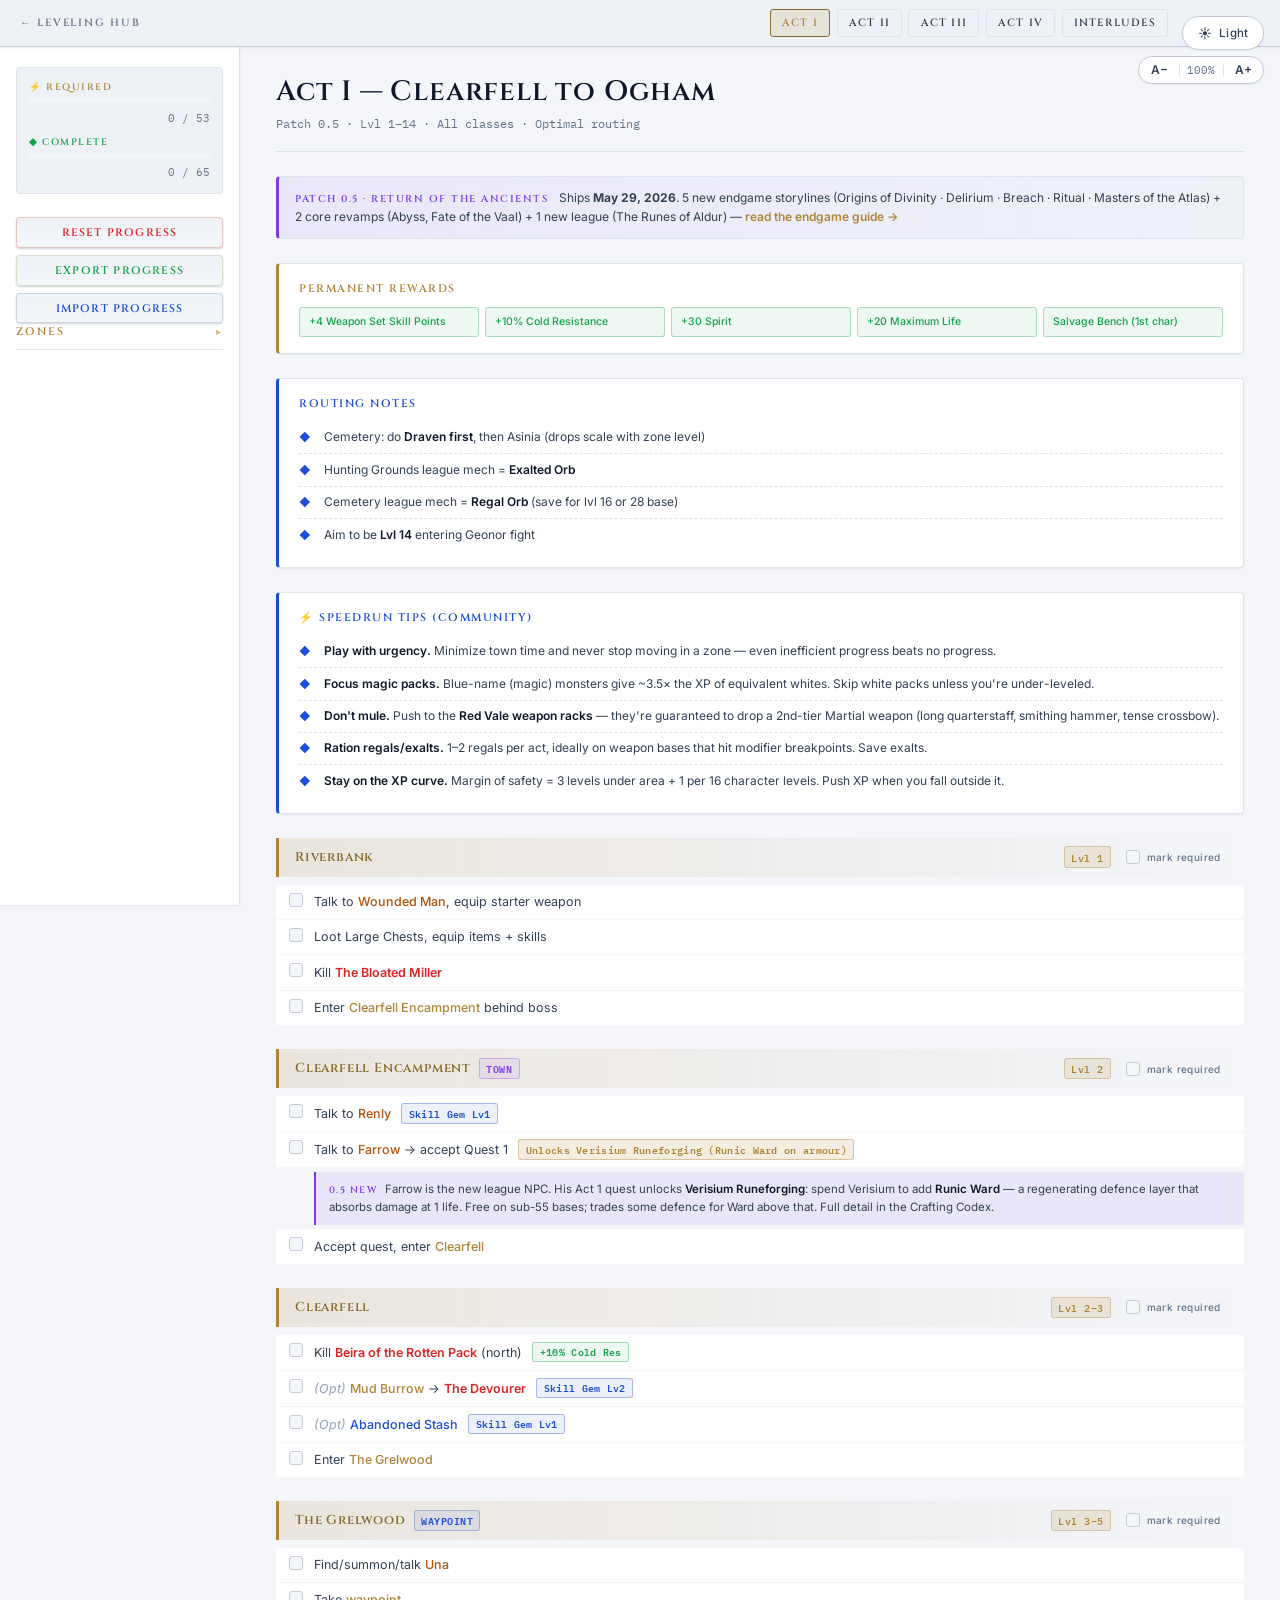
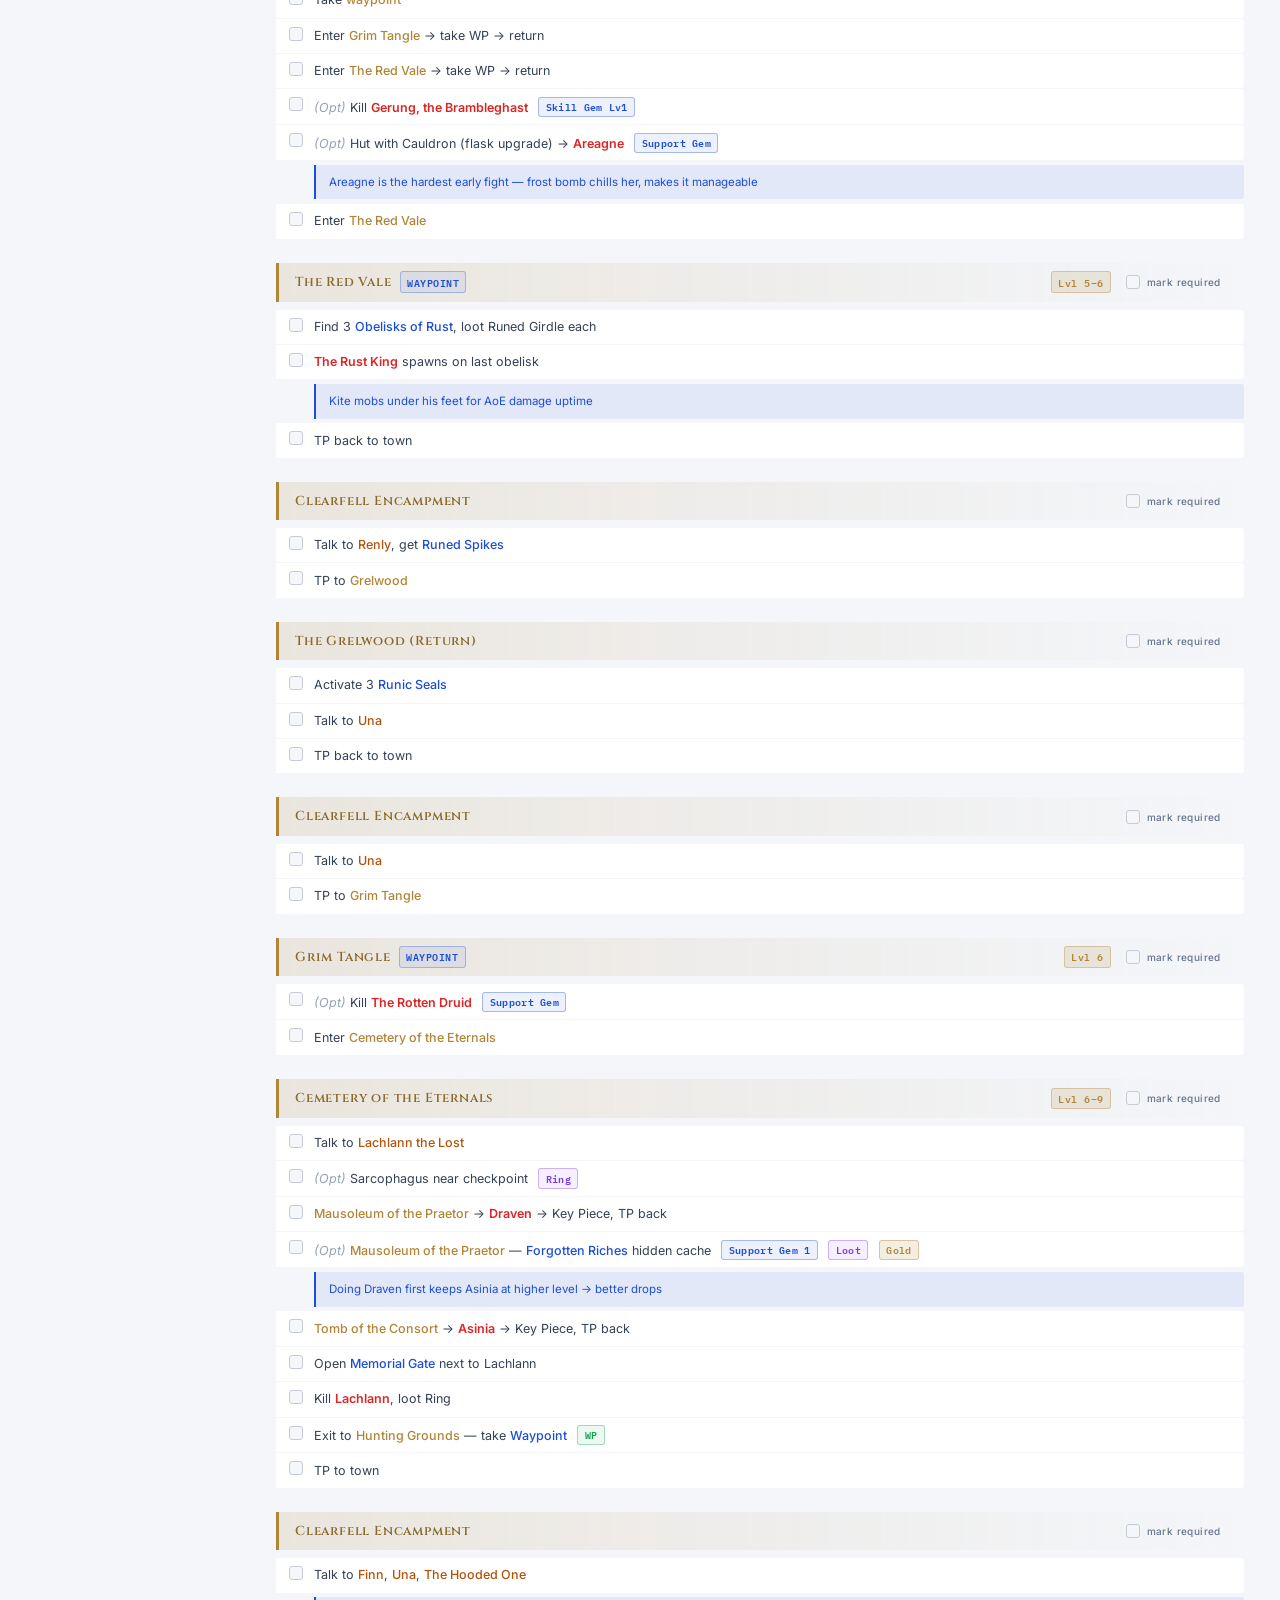
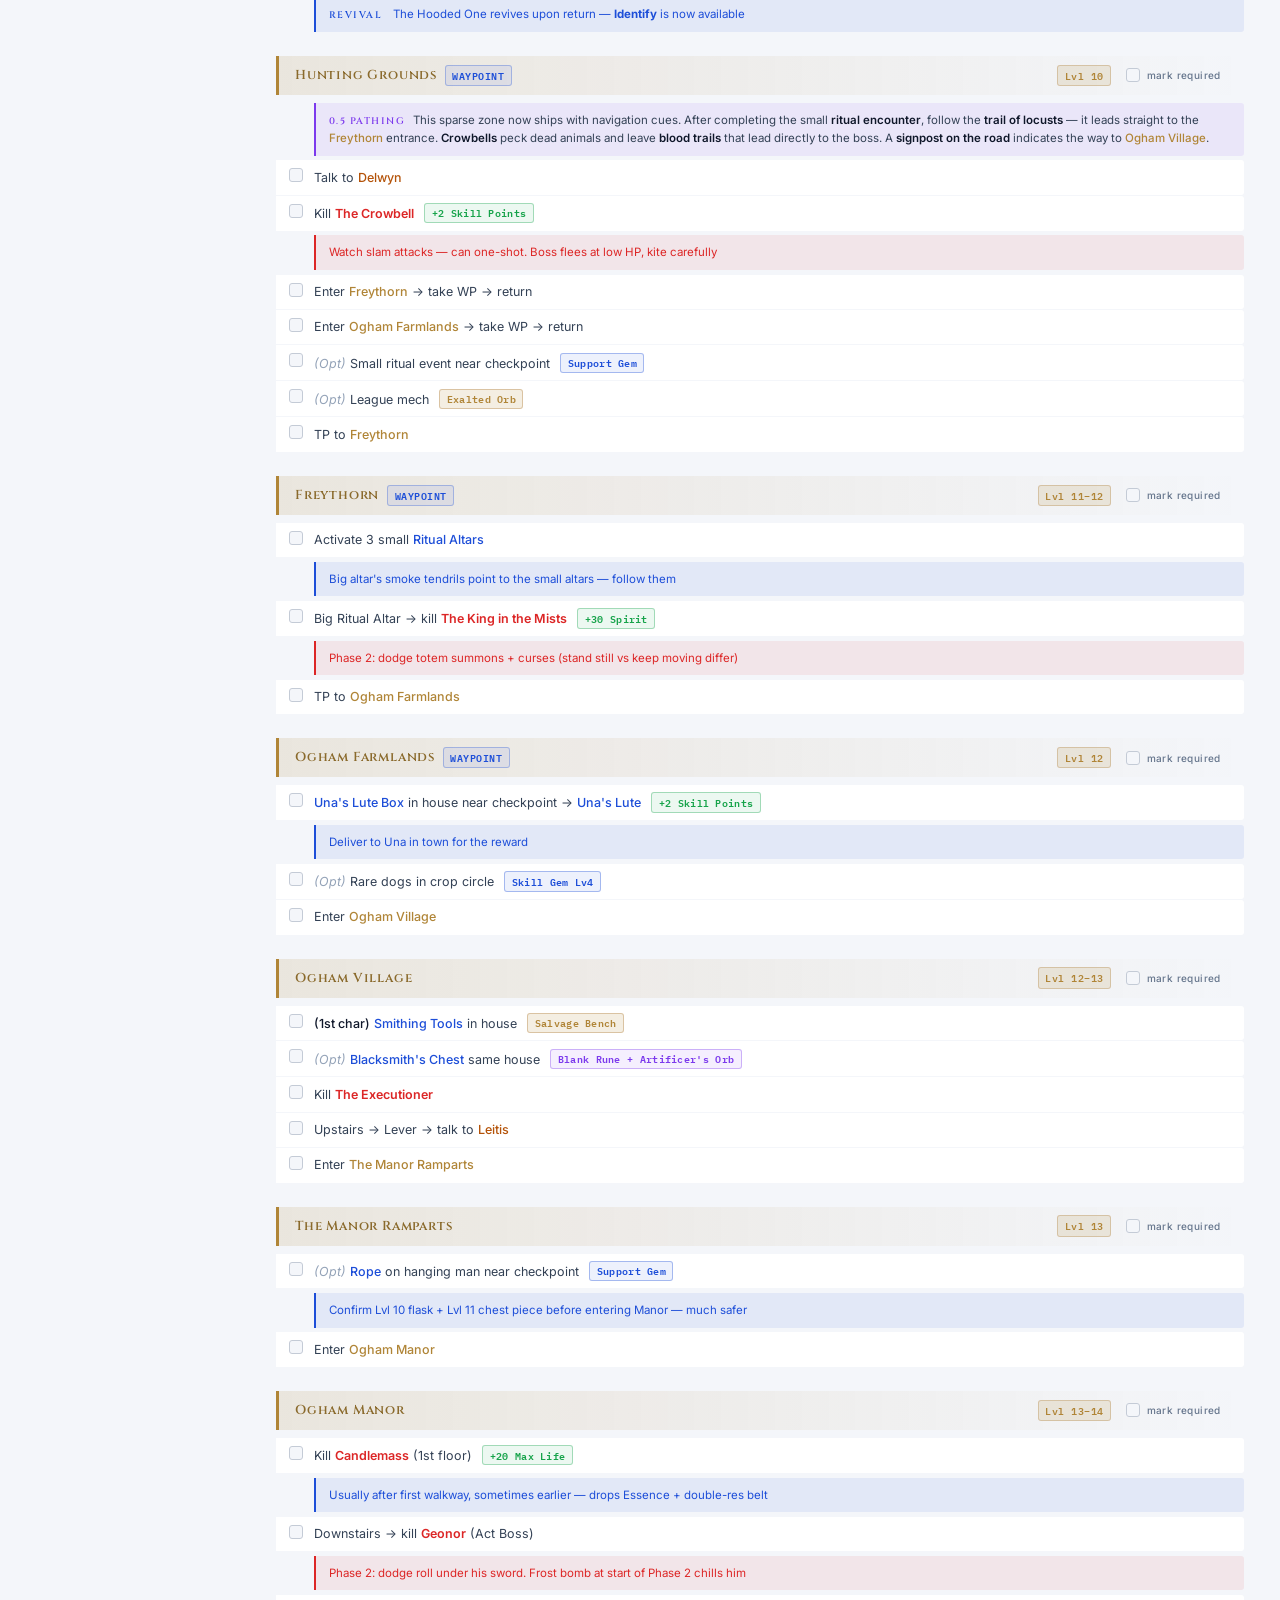
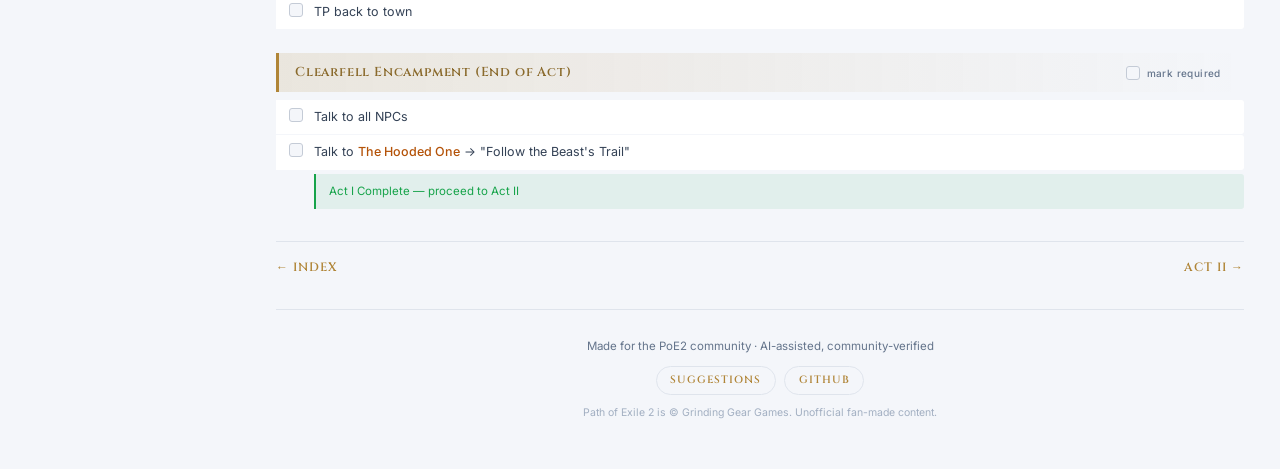
==== poe2_act1_guide.html @ 3ff701ee "Add font-size scaler control and migrate prose px to rem Migrate prose font-sizes from px to rem acr" ====
<!--
  PoE2 Leveling Campaign & Endgame Guide — Act I — Clearfell to Ogham Manor
  Copyright (c) 2026 domistae
  Licensed under the MIT License — see LICENSE for the full text.
  Source: https://github.com/domistae/poe2-leveling
  Live site: https://domistae.github.io/poe2-leveling/

  You are free to use, modify, and redistribute this code, including for commercial purposes.
  You MUST preserve this notice and provide attribution to the original source.
  See README.md for full attribution requirements.
-->
<!DOCTYPE html>
<html lang="en">
<head>
    <meta charset="UTF-8">
    <meta name="viewport" content="width=device-width, initial-scale=1.0">
    <title>PoE 2 Act 1 Walkthrough — Clearfell to Ogham (Patch 0.5)</title>
    <meta name="description" content="Path of Exile 2 Act 1 walkthrough with progress tracking. Optimal routing, all skill points and permanent rewards from Clearfell to Ogham Manor. Patch 0.5 (Return of the Ancients).">
    <meta name="author" content="domistae">
    <meta name="theme-color" content="#181410">
    <link rel="canonical" href="https://domistae.github.io/poe2-leveling/poe2_act1_guide.html">

    <meta property="og:type" content="article">
    <meta property="og:site_name" content="PoE 2 Leveling Guide">
    <meta property="og:title" content="PoE 2 Act 1 Walkthrough — Clearfell to Ogham (Patch 0.5)">
    <meta property="og:description" content="Optimal Act 1 routing with progress tracking — Clearfell to Ogham, all skill points and permanent rewards. Patch 0.5.">
    <meta property="og:url" content="https://domistae.github.io/poe2-leveling/poe2_act1_guide.html">
    <meta property="og:image" content="https://domistae.github.io/poe2-leveling/og-image.png">
    <meta property="og:image:width" content="1200">
    <meta property="og:image:height" content="630">
    <meta property="og:image:alt" content="Path of Exile 2 Act 1 Walkthrough — Clearfell to Ogham Manor (Patch 0.5)">

    <meta name="twitter:card" content="summary_large_image">
    <meta name="twitter:title" content="PoE 2 Act 1 Walkthrough — Clearfell to Ogham (Patch 0.5)">
    <meta name="twitter:description" content="Optimal Act 1 routing with progress tracking — Clearfell to Ogham, all skill points and permanent rewards. Patch 0.5.">
    <meta name="twitter:image" content="https://domistae.github.io/poe2-leveling/og-image.png">

    <meta name="google-site-verification" content="97--Tcu6ftMsekIsByOualijpqUhXa_pOvMME-dgzXM" />
    <script async src="https://www.googletagmanager.com/gtag/js?id=G-7N3S1HHM51"></script>
    <script>
        window.dataLayer = window.dataLayer || [];
        function gtag(){dataLayer.push(arguments);}
        gtag('js', new Date());
        gtag('config', 'G-7N3S1HHM51');
    </script>
    <link rel="preconnect" href="https://fonts.googleapis.com">
    <link rel="preconnect" href="https://fonts.gstatic.com" crossorigin>
    <link href="https://fonts.googleapis.com/css2?family=Cinzel:wght@500;600;700&family=Inter:wght@300;400;500;600;700&family=IBM+Plex+Mono:wght@400;500;600&display=swap" rel="stylesheet">
    <script>
        (function() {
            try {
                var saved = localStorage.getItem('poe2-theme');
                if (saved === 'light' || saved === 'dark') {
                    document.documentElement.setAttribute('data-theme', saved);
                } else {
                    var prefersLight = window.matchMedia && window.matchMedia('(prefers-color-scheme: light)').matches;
                    document.documentElement.setAttribute('data-theme', prefersLight ? 'light' : 'dark');
                }
            } catch (e) {
                document.documentElement.setAttribute('data-theme', 'dark');
            }
            try {
                var fs = parseFloat(localStorage.getItem('poe2-font-scale'));
                if (fs >= 0.85 && fs <= 1.30) document.documentElement.style.setProperty('--user-font-scale', fs);
            } catch (e) {}
        })();
    </script>
    <link rel="stylesheet" href="assets/base.css">
    <link rel="stylesheet" href="assets/checklist.css">
</head>
<body>
    <button class="theme-toggle" onclick="toggleTheme()" aria-label="Toggle theme">
        <span class="icon" id="theme-icon">☀</span>
        <span id="theme-label">Light</span>
    </button>

    <nav class="top-nav" aria-label="Main navigation">
        <a href="poe2_leveling_guide.html" class="top-nav-home">← Leveling Hub</a>
        <div class="top-nav-links">
            <a href="poe2_act1_guide.html" class="top-nav-link current" aria-current="page">Act I</a>
            <a href="poe2_act2_guide.html" class="top-nav-link">Act II</a>
            <a href="poe2_act3_guide.html" class="top-nav-link">Act III</a>
            <a href="poe2_act4_guide.html" class="top-nav-link">Act IV</a>
            <a href="poe2_interludes_guide.html" class="top-nav-link">Interludes</a>
        </div>
    </nav>

    <div class="container">
        <aside class="sidebar">
            <div class="progress-info">
                <div class="progress-label">⚡ Required</div>
                <div class="progress-bar-bg"><div class="progress-bar-fill fast" id="progressBarFast"></div></div>
                <div class="progress-text" id="progressTextFast">0 / 0</div>
                <div class="progress-label complete">◆ Complete</div>
                <div class="progress-bar-bg"><div class="progress-bar-fill complete" id="progressBarComplete"></div></div>
                <div class="progress-text" id="progressTextComplete">0 / 0</div>
            </div>
            <div class="sidebar-actions">
                <button class="btn" onclick="resetProgress()">Reset Progress</button>
                <button class="btn export" onclick="exportAllProgress()">Export Progress</button>
                <button class="btn import" onclick="showImportDialog()">Import Progress</button>
                <div id="importDialog" class="import-dialog" style="display:none;">
                    <textarea id="importCode" placeholder="Paste progress code…"></textarea>
                    <div class="import-actions">
                        <button class="btn" onclick="importAllProgress()">Import</button>
                        <button class="btn" onclick="hideImportDialog()">Cancel</button>
                    </div>
                </div>
            </div>
            <details class="sidebar-section zones-details">
                <summary class="zones-summary">Zones</summary>
                <a href="#riverbank" class="sidebar-link">Riverbank</a>
                <a href="#encampment" class="sidebar-link">Clearfell Encampment</a>
                <a href="#clearfell" class="sidebar-link perm">Clearfell ◆</a>
                <a href="#grelwood" class="sidebar-link">The Grelwood</a>
                <a href="#redvale" class="sidebar-link">The Red Vale</a>
                <a href="#grimtangle" class="sidebar-link">Grim Tangle</a>
                <a href="#cemetery" class="sidebar-link">Cemetery of Eternals</a>
                <a href="#hunting" class="sidebar-link perm">Hunting Grounds ◆</a>
                <a href="#freythorn" class="sidebar-link perm">Freythorn ◆</a>
                <a href="#oghamfarm" class="sidebar-link perm">Ogham Farmlands ◆</a>
                <a href="#oghamvillage" class="sidebar-link">Ogham Village</a>
                <a href="#ramparts" class="sidebar-link">Manor Ramparts</a>
                <a href="#manor" class="sidebar-link perm">Ogham Manor ◆</a>
            </details>
        </aside>

        <main class="main">
            <header class="header">
                <h1>Act I — Clearfell to Ogham</h1>
                <span class="patch">Patch 0.5 · Lvl 1–14 · All classes · Optimal routing</span>
            </header>
            <div class="endgame-banner">
                <span class="label">Patch 0.5 · Return of the Ancients</span>
                Ships <strong>May 29, 2026</strong>. 5 new endgame storylines (Origins of Divinity · Delirium · Breach · Ritual · Masters of the Atlas) + 2 core revamps (Abyss, Fate of the Vaal) + 1 new league (The Runes of Aldur) —
                <a href="poe2_endgame_guide.html">read the endgame guide →</a>
            </div>


            <div class="summary-box">
                <h3>Permanent Rewards</h3>
                <div class="summary-grid">
                    <div class="summary-item">+4 Weapon Set Skill Points</div>
                    <div class="summary-item">+10% Cold Resistance</div>
                    <div class="summary-item">+30 Spirit</div>
                    <div class="summary-item">+20 Maximum Life</div>
                    <div class="summary-item">Salvage Bench (1st char)</div>
                </div>
            </div>

            <div class="info-box" style="border-left: 3px solid var(--steel); margin-bottom: 1.5rem;">
                <h3 style="color: var(--steel);">Routing Notes</h3>
                <ul class="tip-list">
                    <li><span class="icon" style="color: var(--steel);">◆</span> Cemetery: do <strong>Draven first</strong>, then Asinia (drops scale with zone level)</li>
                    <li><span class="icon" style="color: var(--steel);">◆</span> Hunting Grounds league mech = <strong>Exalted Orb</strong></li>
                    <li><span class="icon" style="color: var(--steel);">◆</span> Cemetery league mech = <strong>Regal Orb</strong> (save for lvl 16 or 28 base)</li>
                    <li><span class="icon" style="color: var(--steel);">◆</span> Aim to be <strong>Lvl 14</strong> entering Geonor fight</li>
                </ul>
            </div>

            <!-- SPEEDRUN TIPS — Community -->
            <div class="info-box" style="border-left: 3px solid var(--steel); margin-bottom: 1.5rem;">
                <h3 style="color: var(--steel);">⚡ Speedrun Tips (Community)</h3>
                <ul class="tip-list">
                    <li><span class="icon" style="color: var(--steel);">◆</span> <strong>Play with urgency.</strong> Minimize town time and never stop moving in a zone — even inefficient progress beats no progress.</li>
                    <li><span class="icon" style="color: var(--steel);">◆</span> <strong>Focus magic packs.</strong> Blue-name (magic) monsters give ~3.5× the XP of equivalent whites. Skip white packs unless you're under-leveled.</li>
                    <li><span class="icon" style="color: var(--steel);">◆</span> <strong>Don't mule.</strong> Push to the <strong>Red Vale weapon racks</strong> — they're guaranteed to drop a 2nd-tier Martial weapon (long quarterstaff, smithing hammer, tense crossbow).</li>
                    <li><span class="icon" style="color: var(--steel);">◆</span> <strong>Ration regals/exalts.</strong> 1–2 regals per act, ideally on weapon bases that hit modifier breakpoints. Save exalts.</li>
                    <li><span class="icon" style="color: var(--steel);">◆</span> <strong>Stay on the XP curve.</strong> Margin of safety = 3 levels under area + 1 per 16 character levels. Push XP when you fall outside it.</li>
                </ul>
            </div>

            <!-- RIVERBANK -->
            <div class="zone-header" id="riverbank">Riverbank <span class="lvl">Lvl 1</span></div>
            <div class="step" data-step="1"><div class="step-check" onclick="toggleStep(this)"><div class="checkbox"></div></div>
                <div class="step-content">Talk to <span class="npc">Wounded Man</span>, equip starter weapon</div></div>
            <div class="step" data-step="2"><div class="step-check" onclick="toggleStep(this)"><div class="checkbox"></div></div>
                <div class="step-content">Loot Large Chests, equip items + skills</div></div>
            <div class="step" data-step="3"><div class="step-check" onclick="toggleStep(this)"><div class="checkbox"></div></div>
                <div class="step-content">Kill <span class="boss">The Bloated Miller</span></div></div>
            <div class="step" data-step="4"><div class="step-check" onclick="toggleStep(this)"><div class="checkbox"></div></div>
                <div class="step-content">Enter <span class="loc">Clearfell Encampment</span> behind boss</div></div>

            <!-- CLEARFELL ENCAMPMENT -->
            <div class="zone-header" id="encampment">Clearfell Encampment <span class="wp town">TOWN</span> <span class="lvl">Lvl 2</span></div>
            <div class="step" data-step="5"><div class="step-check" onclick="toggleStep(this)"><div class="checkbox"></div></div>
                <div class="step-content">Talk to <span class="npc">Renly</span> <span class="reward-tag gem">Skill Gem Lv1</span></div></div>
            <div class="step" data-step="6"><div class="step-check" onclick="toggleStep(this)"><div class="checkbox"></div></div>
                <div class="step-content">Talk to <span class="npc">Farrow</span> → accept Quest 1 <span class="reward-tag craft">Unlocks Verisium Runeforging (Runic Ward on armour)</span></div></div>
            <div class="note new"><span class="label">0.5 New</span>Farrow is the new league NPC. His Act 1 quest unlocks <strong>Verisium Runeforging</strong>: spend Verisium to add <strong>Runic Ward</strong> — a regenerating defence layer that absorbs damage at 1 life. Free on sub-55 bases; trades some defence for Ward above that. Full detail in the Crafting Codex.</div>
            <div class="step" data-step="7"><div class="step-check" onclick="toggleStep(this)"><div class="checkbox"></div></div>
                <div class="step-content">Accept quest, enter <span class="loc">Clearfell</span></div></div>

            <!-- CLEARFELL -->
            <div class="zone-header" id="clearfell">Clearfell <span class="lvl">Lvl 2–3</span></div>
            <div class="step" data-step="8"><div class="step-check" onclick="toggleStep(this)"><div class="checkbox"></div></div>
                <div class="step-content">Kill <span class="boss">Beira of the Rotten Pack</span> (north) <span class="reward-tag">+10% Cold Res</span></div></div>
            <div class="step" data-step="9"><div class="step-check" onclick="toggleStep(this)"><div class="checkbox"></div></div>
                <div class="step-content"><span class="skip">(Opt)</span> <span class="loc">Mud Burrow</span> → <span class="boss">The Devourer</span> <span class="reward-tag gem">Skill Gem Lv2</span></div></div>
            <div class="step" data-step="10"><div class="step-check" onclick="toggleStep(this)"><div class="checkbox"></div></div>
                <div class="step-content"><span class="skip">(Opt)</span> <span class="item">Abandoned Stash</span> <span class="reward-tag gem">Skill Gem Lv1</span></div></div>
            <div class="step" data-step="11"><div class="step-check" onclick="toggleStep(this)"><div class="checkbox"></div></div>
                <div class="step-content">Enter <span class="loc">The Grelwood</span></div></div>

            <!-- GRELWOOD -->
            <div class="zone-header" id="grelwood">The Grelwood <span class="wp">WAYPOINT</span> <span class="lvl">Lvl 3–5</span></div>
            <div class="step" data-step="12"><div class="step-check" onclick="toggleStep(this)"><div class="checkbox"></div></div>
                <div class="step-content">Find/summon/talk <span class="npc">Una</span></div></div>
            <div class="step" data-step="13"><div class="step-check" onclick="toggleStep(this)"><div class="checkbox"></div></div>
                <div class="step-content">Take <span class="loc">waypoint</span></div></div>
            <div class="step" data-step="14"><div class="step-check" onclick="toggleStep(this)"><div class="checkbox"></div></div>
                <div class="step-content">Enter <span class="loc">Grim Tangle</span> → take WP → return</div></div>
            <div class="step" data-step="15"><div class="step-check" onclick="toggleStep(this)"><div class="checkbox"></div></div>
                <div class="step-content">Enter <span class="loc">The Red Vale</span> → take WP → return</div></div>
            <div class="step" data-step="16"><div class="step-check" onclick="toggleStep(this)"><div class="checkbox"></div></div>
                <div class="step-content"><span class="skip">(Opt)</span> Kill <span class="boss">Gerung, the Brambleghast</span> <span class="reward-tag gem">Skill Gem Lv1</span></div></div>
            <div class="step" data-step="17"><div class="step-check" onclick="toggleStep(this)"><div class="checkbox"></div></div>
                <div class="step-content"><span class="skip">(Opt)</span> Hut with Cauldron (flask upgrade) → <span class="boss">Areagne</span> <span class="reward-tag gem">Support Gem</span></div></div>
            <div class="note tip">Areagne is the hardest early fight — frost bomb chills her, makes it manageable</div>
            <div class="step" data-step="18"><div class="step-check" onclick="toggleStep(this)"><div class="checkbox"></div></div>
                <div class="step-content">Enter <span class="loc">The Red Vale</span></div></div>

            <!-- RED VALE -->
            <div class="zone-header" id="redvale">The Red Vale <span class="wp">WAYPOINT</span> <span class="lvl">Lvl 5–6</span></div>
            <div class="step" data-step="19"><div class="step-check" onclick="toggleStep(this)"><div class="checkbox"></div></div>
                <div class="step-content">Find 3 <span class="item">Obelisks of Rust</span>, loot Runed Girdle each</div></div>
            <div class="step" data-step="20"><div class="step-check" onclick="toggleStep(this)"><div class="checkbox"></div></div>
                <div class="step-content"><span class="boss">The Rust King</span> spawns on last obelisk</div></div>
            <div class="note tip">Kite mobs under his feet for AoE damage uptime</div>
            <div class="step" data-step="21"><div class="step-check" onclick="toggleStep(this)"><div class="checkbox"></div></div>
                <div class="step-content">TP back to town</div></div>

            <!-- BACK TO TOWN -->
            <div class="zone-header">Clearfell Encampment</div>
            <div class="step" data-step="22"><div class="step-check" onclick="toggleStep(this)"><div class="checkbox"></div></div>
                <div class="step-content">Talk to <span class="npc">Renly</span>, get <span class="item">Runed Spikes</span></div></div>
            <div class="step" data-step="23"><div class="step-check" onclick="toggleStep(this)"><div class="checkbox"></div></div>
                <div class="step-content">TP to <span class="loc">Grelwood</span></div></div>

            <!-- GRELWOOD RETURN -->
            <div class="zone-header">The Grelwood (Return)</div>
            <div class="step" data-step="24"><div class="step-check" onclick="toggleStep(this)"><div class="checkbox"></div></div>
                <div class="step-content">Activate 3 <span class="item">Runic Seals</span></div></div>
            <div class="step" data-step="25"><div class="step-check" onclick="toggleStep(this)"><div class="checkbox"></div></div>
                <div class="step-content">Talk to <span class="npc">Una</span></div></div>
            <div class="step" data-step="26"><div class="step-check" onclick="toggleStep(this)"><div class="checkbox"></div></div>
                <div class="step-content">TP back to town</div></div>

            <!-- TOWN AGAIN -->
            <div class="zone-header">Clearfell Encampment</div>
            <div class="step" data-step="27"><div class="step-check" onclick="toggleStep(this)"><div class="checkbox"></div></div>
                <div class="step-content">Talk to <span class="npc">Una</span></div></div>
            <div class="step" data-step="28"><div class="step-check" onclick="toggleStep(this)"><div class="checkbox"></div></div>
                <div class="step-content">TP to <span class="loc">Grim Tangle</span></div></div>

            <!-- GRIM TANGLE -->
            <div class="zone-header" id="grimtangle">Grim Tangle <span class="wp">WAYPOINT</span> <span class="lvl">Lvl 6</span></div>
            <div class="step" data-step="29"><div class="step-check" onclick="toggleStep(this)"><div class="checkbox"></div></div>
                <div class="step-content"><span class="skip">(Opt)</span> Kill <span class="boss">The Rotten Druid</span> <span class="reward-tag gem">Support Gem</span></div></div>
            <div class="step" data-step="30"><div class="step-check" onclick="toggleStep(this)"><div class="checkbox"></div></div>
                <div class="step-content">Enter <span class="loc">Cemetery of the Eternals</span></div></div>

            <!-- CEMETERY -->
            <div class="zone-header" id="cemetery">Cemetery of the Eternals <span class="lvl">Lvl 6–9</span></div>
            <div class="step" data-step="31"><div class="step-check" onclick="toggleStep(this)"><div class="checkbox"></div></div>
                <div class="step-content">Talk to <span class="npc">Lachlann the Lost</span></div></div>
            <div class="step" data-step="32"><div class="step-check" onclick="toggleStep(this)"><div class="checkbox"></div></div>
                <div class="step-content"><span class="skip">(Opt)</span> Sarcophagus near checkpoint <span class="reward-tag optional">Ring</span></div></div>
            <div class="step" data-step="33"><div class="step-check" onclick="toggleStep(this)"><div class="checkbox"></div></div>
                <div class="step-content"><span class="loc">Mausoleum of the Praetor</span> → <span class="boss">Draven</span> → Key Piece, TP back</div></div>
            <div class="step" data-step="65"><div class="step-check" onclick="toggleStep(this)"><div class="checkbox"></div></div>
                <div class="step-content"><span class="skip">(Opt)</span> <span class="loc">Mausoleum of the Praetor</span> — <span class="item">Forgotten Riches</span> hidden cache <span class="reward-tag gem">Support Gem 1</span> <span class="reward-tag optional">Loot</span> <span class="reward-tag craft">Gold</span></div></div>
            <div class="note tip">Doing Draven first keeps Asinia at higher level → better drops</div>
            <div class="step" data-step="34"><div class="step-check" onclick="toggleStep(this)"><div class="checkbox"></div></div>
                <div class="step-content"><span class="loc">Tomb of the Consort</span> → <span class="boss">Asinia</span> → Key Piece, TP back</div></div>
            <div class="step" data-step="35"><div class="step-check" onclick="toggleStep(this)"><div class="checkbox"></div></div>
                <div class="step-content">Open <span class="item">Memorial Gate</span> next to Lachlann</div></div>
            <div class="step" data-step="36"><div class="step-check" onclick="toggleStep(this)"><div class="checkbox"></div></div>
                <div class="step-content">Kill <span class="boss">Lachlann</span>, loot Ring</div></div>
            <div class="step" data-step="37"><div class="step-check" onclick="toggleStep(this)"><div class="checkbox"></div></div>
                <div class="step-content">Exit to <span class="loc">Hunting Grounds</span> — take <span class="item">Waypoint</span> <span class="reward-tag">WP</span></div></div>
            <div class="step" data-step="66"><div class="step-check" onclick="toggleStep(this)"><div class="checkbox"></div></div>
                <div class="step-content">TP to town</div></div>

            <!-- TOWN -->
            <div class="zone-header">Clearfell Encampment</div>
            <div class="step" data-step="38"><div class="step-check" onclick="toggleStep(this)"><div class="checkbox"></div></div>
                <div class="step-content">Talk to <span class="npc">Finn</span>, <span class="npc">Una</span>, <span class="npc">The Hooded One</span></div></div>
            <div class="note tip"><span class="label">Revival</span> <span class="npc">The Hooded One</span> revives upon return — <strong>Identify</strong> is now available</div>

            <!-- HUNTING GROUNDS -->
            <div class="zone-header" id="hunting">Hunting Grounds <span class="wp">WAYPOINT</span> <span class="lvl">Lvl 10</span></div>
            <div class="note new"><span class="label">0.5 Pathing</span>This sparse zone now ships with navigation cues. After completing the small <strong>ritual encounter</strong>, follow the <strong>trail of locusts</strong> — it leads straight to the <span class="loc">Freythorn</span> entrance. <strong>Crowbells</strong> peck dead animals and leave <strong>blood trails</strong> that lead directly to the boss. A <strong>signpost on the road</strong> indicates the way to <span class="loc">Ogham Village</span>.</div>
            <div class="step" data-step="40"><div class="step-check" onclick="toggleStep(this)"><div class="checkbox"></div></div>
                <div class="step-content">Talk to <span class="npc">Delwyn</span></div></div>
            <div class="step" data-step="41"><div class="step-check" onclick="toggleStep(this)"><div class="checkbox"></div></div>
                <div class="step-content">Kill <span class="boss">The Crowbell</span> <span class="reward-tag">+2 Skill Points</span></div></div>
            <div class="note warning">Watch slam attacks — can one-shot. Boss flees at low HP, kite carefully</div>
            <div class="step" data-step="42"><div class="step-check" onclick="toggleStep(this)"><div class="checkbox"></div></div>
                <div class="step-content">Enter <span class="loc">Freythorn</span> → take WP → return</div></div>
            <div class="step" data-step="43"><div class="step-check" onclick="toggleStep(this)"><div class="checkbox"></div></div>
                <div class="step-content">Enter <span class="loc">Ogham Farmlands</span> → take WP → return</div></div>
            <div class="step" data-step="44"><div class="step-check" onclick="toggleStep(this)"><div class="checkbox"></div></div>
                <div class="step-content"><span class="skip">(Opt)</span> Small ritual event near checkpoint <span class="reward-tag gem">Support Gem</span></div></div>
            <div class="step" data-step="45"><div class="step-check" onclick="toggleStep(this)"><div class="checkbox"></div></div>
                <div class="step-content"><span class="skip">(Opt)</span> League mech <span class="reward-tag craft">Exalted Orb</span></div></div>
            <div class="step" data-step="46"><div class="step-check" onclick="toggleStep(this)"><div class="checkbox"></div></div>
                <div class="step-content">TP to <span class="loc">Freythorn</span></div></div>

            <!-- FREYTHORN -->
            <div class="zone-header" id="freythorn">Freythorn <span class="wp">WAYPOINT</span> <span class="lvl">Lvl 11–12</span></div>
            <div class="step" data-step="47"><div class="step-check" onclick="toggleStep(this)"><div class="checkbox"></div></div>
                <div class="step-content">Activate 3 small <span class="item">Ritual Altars</span></div></div>
            <div class="note tip">Big altar's smoke tendrils point to the small altars — follow them</div>
            <div class="step" data-step="48"><div class="step-check" onclick="toggleStep(this)"><div class="checkbox"></div></div>
                <div class="step-content">Big Ritual Altar → kill <span class="boss">The King in the Mists</span> <span class="reward-tag">+30 Spirit</span></div></div>
            <div class="note warning">Phase 2: dodge totem summons + curses (stand still vs keep moving differ)</div>
            <div class="step" data-step="49"><div class="step-check" onclick="toggleStep(this)"><div class="checkbox"></div></div>
                <div class="step-content">TP to <span class="loc">Ogham Farmlands</span></div></div>

            <!-- OGHAM FARMLANDS -->
            <div class="zone-header" id="oghamfarm">Ogham Farmlands <span class="wp">WAYPOINT</span> <span class="lvl">Lvl 12</span></div>
            <div class="step" data-step="50"><div class="step-check" onclick="toggleStep(this)"><div class="checkbox"></div></div>
                <div class="step-content"><span class="item">Una's Lute Box</span> in house near checkpoint → <span class="item">Una's Lute</span> <span class="reward-tag">+2 Skill Points</span></div></div>
            <div class="note tip">Deliver to Una in town for the reward</div>
            <div class="step" data-step="51"><div class="step-check" onclick="toggleStep(this)"><div class="checkbox"></div></div>
                <div class="step-content"><span class="skip">(Opt)</span> Rare dogs in crop circle <span class="reward-tag gem">Skill Gem Lv4</span></div></div>
            <div class="step" data-step="52"><div class="step-check" onclick="toggleStep(this)"><div class="checkbox"></div></div>
                <div class="step-content">Enter <span class="loc">Ogham Village</span></div></div>

            <!-- OGHAM VILLAGE -->
            <div class="zone-header" id="oghamvillage">Ogham Village <span class="lvl">Lvl 12–13</span></div>
            <div class="step" data-step="53"><div class="step-check" onclick="toggleStep(this)"><div class="checkbox"></div></div>
                <div class="step-content"><span class="action">(1st char)</span> <span class="item">Smithing Tools</span> in house <span class="reward-tag craft">Salvage Bench</span></div></div>
            <div class="step" data-step="54"><div class="step-check" onclick="toggleStep(this)"><div class="checkbox"></div></div>
                <div class="step-content"><span class="skip">(Opt)</span> <span class="item">Blacksmith's Chest</span> same house <span class="reward-tag optional">Blank Rune + Artificer's Orb</span></div></div>
            <div class="step" data-step="55"><div class="step-check" onclick="toggleStep(this)"><div class="checkbox"></div></div>
                <div class="step-content">Kill <span class="boss">The Executioner</span></div></div>
            <div class="step" data-step="56"><div class="step-check" onclick="toggleStep(this)"><div class="checkbox"></div></div>
                <div class="step-content">Upstairs → Lever → talk to <span class="npc">Leitis</span></div></div>
            <div class="step" data-step="57"><div class="step-check" onclick="toggleStep(this)"><div class="checkbox"></div></div>
                <div class="step-content">Enter <span class="loc">The Manor Ramparts</span></div></div>

            <!-- MANOR RAMPARTS -->
            <div class="zone-header" id="ramparts">The Manor Ramparts <span class="lvl">Lvl 13</span></div>
            <div class="step" data-step="58"><div class="step-check" onclick="toggleStep(this)"><div class="checkbox"></div></div>
                <div class="step-content"><span class="skip">(Opt)</span> <span class="item">Rope</span> on hanging man near checkpoint <span class="reward-tag gem">Support Gem</span></div></div>
            <div class="note tip">Confirm Lvl 10 flask + Lvl 11 chest piece before entering Manor — much safer</div>
            <div class="step" data-step="59"><div class="step-check" onclick="toggleStep(this)"><div class="checkbox"></div></div>
                <div class="step-content">Enter <span class="loc">Ogham Manor</span></div></div>

            <!-- OGHAM MANOR -->
            <div class="zone-header" id="manor">Ogham Manor <span class="lvl">Lvl 13–14</span></div>
            <div class="step" data-step="60"><div class="step-check" onclick="toggleStep(this)"><div class="checkbox"></div></div>
                <div class="step-content">Kill <span class="boss">Candlemass</span> (1st floor) <span class="reward-tag">+20 Max Life</span></div></div>
            <div class="note tip">Usually after first walkway, sometimes earlier — drops Essence + double-res belt</div>
            <div class="step" data-step="61"><div class="step-check" onclick="toggleStep(this)"><div class="checkbox"></div></div>
                <div class="step-content">Downstairs → kill <span class="boss">Geonor</span> (Act Boss)</div></div>
            <div class="note warning">Phase 2: dodge roll under his sword. Frost bomb at start of Phase 2 chills him</div>
            <div class="step" data-step="62"><div class="step-check" onclick="toggleStep(this)"><div class="checkbox"></div></div>
                <div class="step-content">TP back to town</div></div>

            <!-- FINAL TOWN -->
            <div class="zone-header">Clearfell Encampment (End of Act)</div>
            <div class="step" data-step="63"><div class="step-check" onclick="toggleStep(this)"><div class="checkbox"></div></div>
                <div class="step-content">Talk to all NPCs</div></div>
            <div class="step" data-step="64"><div class="step-check" onclick="toggleStep(this)"><div class="checkbox"></div></div>
                <div class="step-content">Talk to <span class="npc">The Hooded One</span> → "Follow the Beast's Trail"</div></div>
            <div class="note success">Act I Complete — proceed to Act II</div>

            <div class="footer-nav">
                <a href="index.html">← Index</a>
                <a href="poe2_act2_guide.html">Act II →</a>
            </div>
            <footer class="site-footer">
                <div class="site-footer-tag">Made for the PoE2 community · AI-assisted, community-verified</div>
                <div class="site-footer-links">
                    <a href="https://github.com/domistae/poe2-leveling/issues/new" class="site-footer-link">Suggestions</a>
                    <a href="https://github.com/domistae/poe2-leveling" class="site-footer-link">GitHub</a>
                </div>
                <div class="site-footer-disclaimer">Path of Exile 2 is © Grinding Gear Games. Unofficial fan-made content.</div>
            </footer>
        </main>
    </div>

    <script>
        window.POE2_PROGRESS = {
            storageKey: "poe2-act1-v05",
            allKeys: ["poe2-act1-v05", "poe2-act2-v05", "poe2-act3-v05", "poe2-act4-v05", "poe2-interludes-v05"],
            resetLabel: "Act I"
        };
    </script>
    <script src="assets/progress.js" defer></script>
    <script src="assets/theme.js" defer></script>
</body>
</html>
---- assets/base.css ----
/* ─────────────────────────────────────────────────────────────
   POE2 v0.5 — Unified theme (light default + dark via [data-theme="dark"])
   League colors tuned to canonical PoE iconography, bright for light mode.
   ───────────────────────────────────────────────────────────── */

:root {
    /* Surfaces */
    --bg-base: #f4f6fa;          /* cool off-white */
    --bg-surface: #ffffff;
    --bg-elevated: #eef2f7;
    --bg-step: #f8fafc;
    --border-subtle: #dfe4ec;
    --border-accent: #c4cbd6;

    /* Text */
    --text-primary: #0f172a;     /* near-black, slate undertone */
    --text-body: #334155;
    --text-muted: #64748b;
    --text-dim: #94a3b8;
    --parchment: #0f172a;        /* now means "darkest text" for headings */

    /* Gold accents (PoE2 native) */
    --gold: #b08537;
    --gold-bright: #d4a258;
    --gold-deep: #8a6a2c;

    /* Semantic colors — bright, canonical PoE league hues */
    --sage:    #16a34a;          /* tip / success / ritual / wildwood */
    --burnt:   #dc2626;          /* warning / vaal */
    --steel:   #1d4ed8;          /* loc / abyss */
    --tan:     #b45309;          /* npc / fortress bronze */
    --plum:    #7c3aed;          /* new pathing notes / breach */
    --crimson: #b91c1c;          /* pinnacle threats */

    /* Per-league solid colors (used in endgame zone cards + diagram) */
    --c-fortress:   #b45309;     /* NW · precursor bronze */
    --c-vaal:       #991b1b;     /* N  · vaal crimson */
    --c-abyss:      #047857;     /* E  · deep green (per user) */
    --c-expedition: #d97706;     /* SE · Kalguuran gold */
    --c-breach:     #7c3aed;     /* S  · breach purple */
    --c-delirium:   #64748b;     /* SW · silver chrome (mid-stop) */
    --c-delirium-a: #e2e8f0;     /* light end of silver gradient */
    --c-delirium-b: #64748b;     /* dark end of silver gradient */
    --c-ritual:     #be185d;     /* W  · rose-wine (blood ritual) */

    /* Shadow stack */
    --shadow-sm: 0 1px 2px rgba(15, 23, 42, 0.06);
    --shadow-md: 0 4px 14px rgba(15, 23, 42, 0.08);
    --shadow-lg: 0 12px 30px rgba(15, 23, 42, 0.12);

    /* Overlays (theme-aware) */
    --overlay-gold-soft: rgba(176, 133, 55, 0.07);
    --overlay-gold-strong: rgba(176, 133, 55, 0.14);
    --overlay-sage: rgba(22, 163, 74, 0.08);
    --overlay-burnt: rgba(220, 38, 38, 0.08);
    --overlay-steel: rgba(29, 78, 216, 0.08);
    --overlay-tan: rgba(180, 83, 9, 0.08);
    --overlay-plum: rgba(124, 58, 237, 0.08);

    /* Body font weight feels lighter on cream — use normal */
    --body-weight: 400;
}

[data-theme="dark"] {
    --bg-base: #181410;
    --bg-surface: #221c15;
    --bg-elevated: #2a2218;
    --bg-step: #1f1a13;
    --border-subtle: #3a2f20;
    --border-accent: #5a4830;

    --text-primary: #d8cab0;
    --text-body: #b8a888;
    --text-muted: #8a7c64;
    --text-dim: #5a4f3e;
    --parchment: #e8d8a8;

    --gold: #c89860;
    --gold-bright: #e8b878;
    --gold-deep: #a07840;

    --sage:    #9bb87a;
    --burnt:   #c87060;
    --steel:   #7e9eb8;
    --tan:     #c4a47e;
    --plum:    #b88aa0;
    --crimson: #c84a4a;

    /* Per-league colors — slightly desaturated for dark mode */
    --c-fortress:   #d97706;
    --c-vaal:       #dc2626;
    --c-abyss:      #10b981;     /* brighter green for dark */
    --c-expedition: #fbbf24;
    --c-breach:     #a78bfa;
    --c-delirium:   #94a3b8;
    --c-delirium-a: #cbd5e1;
    --c-delirium-b: #475569;
    --c-ritual:     #ec4899;     /* brighter rose for dark */

    --shadow-sm: 0 1px 2px rgba(0, 0, 0, 0.3);
    --shadow-md: 0 4px 16px rgba(0, 0, 0, 0.4);
    --shadow-lg: 0 12px 36px rgba(0, 0, 0, 0.55);

    --overlay-gold-soft: rgba(200, 152, 96, 0.06);
    --overlay-gold-strong: rgba(200, 152, 96, 0.12);
    --overlay-sage: rgba(155, 184, 122, 0.08);
    --overlay-burnt: rgba(200, 112, 96, 0.08);
    --overlay-steel: rgba(126, 158, 184, 0.08);
    --overlay-tan: rgba(196, 164, 126, 0.08);
    --overlay-plum: rgba(184, 138, 160, 0.08);

    --body-weight: 300;
}

/* ─── BASE ─────────────────────────────────────────────────── */
* { box-sizing: border-box; margin: 0; padding: 0; }
html {
    scroll-behavior: smooth;
    /* Leaves room for the sticky .top-nav so anchor jumps don't hide the target heading. */
    scroll-padding-top: 4rem;
    /* 100% = user's browser default (usually 16px). --user-font-scale is written by
       the font-scaler JS before first paint so this compounds with the browser pref. */
    font-size: calc(100% * var(--user-font-scale, 1));
}
body {
    font-family: 'Inter', 'IBM Plex Sans', system-ui, sans-serif;
    background: var(--bg-base);
    color: var(--text-body);
    font-size: 0.84375rem;   /* was 13.5px — scales with html font-size now */
    line-height: 1.6;
    min-height: 100vh;
    font-weight: var(--body-weight);
    transition: background-color 0.3s ease, color 0.3s ease;
}
body::before {
    content: '';
    position: fixed; inset: 0;
    background-image: none;
    pointer-events: none;
    z-index: 0;
}
[data-theme="dark"] body { background: radial-gradient(ellipse at top left, rgba(200, 152, 96, 0.05) 0%, transparent 50%), var(--bg-base); }

/* ─── THEME TOGGLE (top-right floating) ────────────────────── */
.theme-toggle {
    position: fixed;
    top: 1rem; right: 1rem;
    z-index: 1000;
    background: var(--bg-surface);
    border: 1px solid var(--border-accent);
    color: var(--text-body);
    padding: 0.5rem 0.9rem;
    border-radius: 100px;
    cursor: pointer;
    font-family: 'Inter', 'IBM Plex Sans', sans-serif;
    font-size: 11.5px;
    font-weight: 500;
    letter-spacing: 0.3px;
    display: flex; align-items: center; gap: 0.45rem;
    box-shadow: var(--shadow-sm);
    transition: all 0.2s;
}
.theme-toggle:hover {
    border-color: var(--gold);
    color: var(--gold);
    transform: translateY(-1px);
    box-shadow: var(--shadow-md);
}
.theme-toggle .icon { font-size: 13px; }

/* ─── FONT SCALER (stacks directly below theme-toggle) ─────── */
.font-scaler {
    position: fixed;
    top: 3.5rem; right: 1rem;
    z-index: 1000;
    display: flex; align-items: center;
    background: var(--bg-surface);
    border: 1px solid var(--border-accent);
    border-radius: 100px;
    box-shadow: var(--shadow-sm);
    overflow: hidden;
    transition: box-shadow 0.2s, border-color 0.2s;
}
.font-scaler:hover { border-color: var(--gold); box-shadow: var(--shadow-md); }
.font-scaler button {
    background: transparent; border: 0; cursor: pointer;
    color: var(--text-body);
    padding: 0.45rem 0.7rem;
    font-size: 12px; font-weight: 600;
    font-family: 'Inter', 'IBM Plex Sans', sans-serif;
    transition: color 0.15s, background 0.15s;
    line-height: 1;
}
.font-scaler button:hover { color: var(--gold); background: var(--bg-elevated); }
.font-scaler button:disabled { color: var(--text-dim); cursor: not-allowed; }
.font-scaler .scale-label {
    padding: 0 0.45rem;
    font-size: 11px; color: var(--text-muted);
    border-left: 1px solid var(--border-subtle);
    border-right: 1px solid var(--border-subtle);
    min-width: 2.8rem; text-align: center;
    font-family: 'IBM Plex Mono', monospace;
    font-variant-numeric: tabular-nums;
    line-height: 1;
    pointer-events: none;
}

/* ─── TOP NAV ─────────────────────────────────────────────── */
.top-nav {
    background: var(--bg-elevated);
    border-bottom: 1px solid var(--border-accent);
    padding: 0.55rem 7rem 0.55rem 1.25rem;
    display: flex;
    align-items: center;
    justify-content: space-between;
    gap: 1rem;
    box-shadow: var(--shadow-sm);
    position: sticky;
    top: 0;
    z-index: 100;
}
.top-nav-home {
    font-family: 'Cinzel', serif;
    color: var(--text-muted);
    text-decoration: none;
    font-size: 10.5px;
    letter-spacing: 1.8px;
    text-transform: uppercase;
    font-weight: 600;
    transition: color 0.15s;
    white-space: nowrap;
}
.top-nav-home:hover { color: var(--gold); }
.top-nav-links {
    display: flex;
    gap: 0.4rem;
    align-items: center;
    flex-wrap: wrap;
    justify-content: flex-end;
}
.top-nav-link {
    color: var(--text-body);
    text-decoration: none;
    padding: 0.3rem 0.7rem;
    border: 1px solid var(--border-subtle);
    border-radius: 3px;
    font-size: 10.5px;
    font-family: 'Cinzel', serif;
    letter-spacing: 1.2px;
    text-transform: uppercase;
    font-weight: 600;
    transition: all 0.15s;
    white-space: nowrap;
}
.top-nav-link:hover {
    border-color: var(--gold);
    color: var(--gold);
    background: var(--overlay-gold-soft);
}
.top-nav-link.current {
    color: var(--gold);
    border-color: var(--gold-deep);
    background: var(--overlay-gold-strong);
}
@media (max-width: 700px) {
    /* Mobile nav can wrap onto multiple rows, so bump scroll-padding to clear it. */
    html { scroll-padding-top: 6rem; }
    /* Reserve right padding so the fixed theme-toggle doesn't sit on top of nav links */
    .top-nav { padding: 0.5rem 5.25rem 0.5rem 0.75rem; flex-wrap: wrap; }
    .top-nav-links { gap: 0.3rem; }
    .top-nav-link { padding: 0.25rem 0.55rem; font-size: 9.5px; letter-spacing: 1px; }
    /* Font scaler stacks below theme-toggle on mobile; hide percent to save space */
    .font-scaler { top: 2.65rem; right: 0.5rem; }
    .font-scaler .scale-label { display: none; }
    .font-scaler button { padding: 0.35rem 0.6rem; }
    .theme-toggle { top: 0.5rem; right: 0.5rem; padding: 0.4rem 0.7rem; font-size: 10.5px; }
}


/* ─── CONTAINER (sidebar layout) ───────────────────────────── */
.container { display: flex; min-height: 100vh; position: relative; z-index: 1; }
---- assets/checklist.css ----
/* ─── SIDEBAR ──────────────────────────────────────────────── */
.sidebar {
    width: 240px;
    background: var(--bg-surface);
    border-right: 1px solid var(--border-subtle);
    padding: 1.25rem 1rem;
    position: sticky;
    /* Sits below the sticky .top-nav (≈42px tall on desktop) */
    top: 42px;
    align-self: flex-start;
    height: calc(100vh - 42px);
    overflow-y: auto;
    box-shadow: var(--shadow-sm);
    transition: background-color 0.3s, border-color 0.3s;
    flex-shrink: 0;
    scrollbar-width: thin;
    scrollbar-color: var(--border-accent) transparent;
}
.sidebar::-webkit-scrollbar { width: 7px; }
.sidebar::-webkit-scrollbar-track { background: transparent; }
.sidebar::-webkit-scrollbar-thumb {
    background: var(--border-accent);
    border-radius: 4px;
    border: 1px solid transparent;
    background-clip: content-box;
}
.sidebar::-webkit-scrollbar-thumb:hover { background: var(--gold-deep); background-clip: content-box; }
[data-theme="dark"] .sidebar {
    background: linear-gradient(180deg, rgba(34, 28, 21, 0.95) 0%, rgba(24, 20, 16, 0.95) 100%);
    box-shadow: none;
}
.sidebar h2 {
    font-family: 'Cinzel', serif;
    color: var(--gold);
    font-size: 11px;
    text-transform: uppercase;
    letter-spacing: 2px;
    margin-bottom: 0.75rem;
    padding-bottom: 0.5rem;
    border-bottom: 1px solid var(--border-subtle);
    font-weight: 600;
}
.sidebar-section { margin-bottom: 1.25rem; }
.sidebar-link {
    display: block;
    color: var(--text-muted);
    text-decoration: none;
    padding: 0.35rem 0.5rem;
    font-size: 11.5px;
    border-radius: 3px;
    transition: all 0.15s;
    border-left: 2px solid transparent;
}
.sidebar-link:hover {
    background: var(--overlay-gold-soft);
    color: var(--text-primary);
    border-left-color: var(--gold);
}
.sidebar-link.perm  { color: var(--sage); }
.sidebar-link.quest { color: var(--tan); }
.sidebar-link.story { color: var(--tan); }
.sidebar-link.boss  { color: var(--burnt); }
.sidebar-link.system{ color: var(--steel); }

/* Zones dropdown (collapses on mobile, always open on desktop) */
.zones-details { margin-bottom: 1.25rem; }
.zones-details > summary.zones-summary {
    cursor: pointer; list-style: none;
    font-family: 'Cinzel', serif; color: var(--gold);
    font-size: 11px; text-transform: uppercase; letter-spacing: 2px;
    margin-bottom: 0.75rem; padding-bottom: 0.5rem;
    border-bottom: 1px solid var(--border-subtle); font-weight: 600;
    display: flex; align-items: center; justify-content: space-between;
}
.zones-details > summary.zones-summary::-webkit-details-marker { display: none; }
.zones-details > summary.zones-summary::after {
    content: "▸"; font-size: 9px; opacity: 0.6; margin-left: 0.5rem;
}
.zones-details[open] > summary.zones-summary::after { content: "▾"; }
@media (min-width: 901px) {
    /* Modern browsers: force content visible regardless of [open] state */
    details.zones-details::details-content { content-visibility: visible !important; }
    /* Only neuter the summary where we actually keep content open */
    @supports selector(::details-content) {
        .zones-details > summary.zones-summary { cursor: default; pointer-events: none; }
        .zones-details > summary.zones-summary::after { display: none; }
    }
}

/* Progress info panel */
.progress-info {
    background: var(--bg-elevated);
    border: 1px solid var(--border-subtle);
    border-radius: 4px;
    padding: 0.75rem;
    margin-bottom: 1rem;
}
.progress-bar-bg { height: 5px; background: var(--bg-base); border-radius: 3px; overflow: hidden; margin-bottom: 0.4rem; }
.progress-bar-fill { height: 100%; background: linear-gradient(90deg, var(--gold-deep), var(--gold-bright)); width: 0%; transition: width 0.3s; }
.progress-bar-fill.complete { background: linear-gradient(90deg, #4a7a2a, var(--sage)); }
.progress-label {
    font-size: 9.5px; color: var(--gold); margin-bottom: 0.2rem; font-weight: 600;
    font-family: 'Cinzel', serif; letter-spacing: 1.5px; text-transform: uppercase;
}
.progress-label.complete { color: var(--sage); margin-top: 0.5rem; }
.progress-text { font-size: 10.5px; color: var(--text-muted); text-align: right; font-family: 'IBM Plex Mono', monospace; }

/* Sidebar buttons */
.btn {
    width: 100%; display: inline-flex; align-items: center; justify-content: center; gap: 0.5rem;
    background: linear-gradient(180deg, var(--bg-elevated) 0%, var(--bg-base) 100%);
    border: 1px solid var(--border-subtle); border-top-color: rgba(255, 255, 255, 0.06);
    color: var(--text-body); padding: 0.55rem 0.7rem; border-radius: 4px; cursor: pointer;
    font-size: 11px; font-weight: 600; line-height: 1; margin-top: 0.45rem;
    font-family: 'Cinzel', serif; letter-spacing: 1.2px; text-transform: uppercase;
    box-shadow: inset 0 1px 0 rgba(255, 255, 255, 0.04), 0 1px 2px rgba(0, 0, 0, 0.18);
    transition: transform 0.12s ease, background 0.15s ease, border-color 0.15s ease, color 0.15s ease, box-shadow 0.15s ease;
    position: relative; overflow: hidden;
}
.btn::before {
    content: ""; position: absolute; inset: 0;
    background: linear-gradient(180deg, rgba(255, 255, 255, 0.05) 0%, transparent 45%);
    pointer-events: none;
}
.btn:hover { transform: translateY(-1px); box-shadow: inset 0 1px 0 rgba(255, 255, 255, 0.06), 0 4px 10px rgba(0, 0, 0, 0.25); }
.btn:active { transform: translateY(0); box-shadow: inset 0 1px 2px rgba(0, 0, 0, 0.3); }
.btn:focus-visible { outline: 1px solid var(--gold); outline-offset: 2px; }

/* Reset = warning tone */
.btn { color: var(--burnt); border-color: rgba(200, 112, 96, 0.35); }
.btn:hover { background: linear-gradient(180deg, var(--overlay-burnt) 0%, var(--bg-elevated) 100%); border-color: var(--burnt); color: var(--burnt); }

/* Export = sage */
.btn.export { color: var(--sage); border-color: rgba(155, 184, 122, 0.35); }
.btn.export:hover { background: linear-gradient(180deg, var(--overlay-sage) 0%, var(--bg-elevated) 100%); border-color: var(--sage); color: var(--sage); }

/* Import = steel */
.btn.import { color: var(--steel); border-color: rgba(126, 158, 184, 0.35); }
.btn.import:hover { background: linear-gradient(180deg, var(--overlay-steel) 0%, var(--bg-elevated) 100%); border-color: var(--steel); color: var(--steel); }
.import-dialog { margin-top: 0.5rem; }
.import-dialog textarea {
    width: 100%; height: 60px; background: var(--bg-base); border: 1px solid var(--border-subtle);
    color: var(--text-body); padding: 0.4rem; border-radius: 3px; font-size: 10.5px; resize: none;
    font-family: 'IBM Plex Mono', monospace;
}
.import-actions { display: flex; gap: 0.4rem; margin-top: 0.4rem; }
.import-actions button { flex: 1; padding: 0.35rem; background: var(--bg-elevated); border: 1px solid var(--border-subtle); color: var(--text-body); border-radius: 3px; cursor: pointer; font-size: 10.5px; }
.import-actions button:first-child { background: var(--overlay-sage); border-color: var(--sage); color: var(--sage); }
.import-actions button:hover { opacity: 0.85; }

.toast {
    position: fixed; bottom: 20px; left: 50%; transform: translateX(-50%);
    background: var(--bg-surface); border: 1px solid var(--sage); color: var(--sage);
    padding: 0.7rem 1.5rem; border-radius: 3px; font-size: 12.5px; z-index: 1001;
    animation: fadeInOut 3s forwards; font-family: 'Cinzel', serif; letter-spacing: 0.5px;
    box-shadow: var(--shadow-md);
}
.toast.error { border-color: var(--burnt); color: var(--burnt); }
@keyframes fadeInOut {
    0% { opacity: 0; transform: translateX(-50%) translateY(20px); }
    10% { opacity: 1; transform: translateX(-50%) translateY(0); }
    90% { opacity: 1; }
    100% { opacity: 0; }
}

/* ─── MAIN ─────────────────────────────────────────────────── */
.main { flex: 1; max-width: 1080px; margin: 0 auto; padding: 1.75rem 2.25rem; }

.header { margin-bottom: 1.5rem; padding-bottom: 1rem; border-bottom: 1px solid var(--border-subtle); }
.header .eyebrow {
    font-family: 'Cinzel', serif; color: var(--gold-deep);
    font-size: 10px; letter-spacing: 3.5px; text-transform: uppercase; margin-bottom: 0.4rem;
}
.header h1 {
    font-family: 'Cinzel', serif; color: var(--text-primary);
    font-size: 1.75rem; font-weight: 600; letter-spacing: 0.8px; margin-bottom: 0.3rem; line-height: 1.2;
}
.header .patch {
    color: var(--text-muted); font-size: 11.5px;
    font-family: 'IBM Plex Mono', monospace;
}
.header .subtitle, .subtitle {
    color: var(--text-muted); font-size: 12.5px; font-style: italic;
}

/* Endgame banner under header */
.endgame-banner, .banner-05 {
    background: linear-gradient(90deg, var(--overlay-plum) 0%, var(--bg-elevated) 100%);
    border: 1px solid var(--border-subtle);
    border-left: 3px solid var(--plum);
    padding: 0.7rem 1rem; margin: 0 0 1.5rem 0; border-radius: 4px;
    font-size: 12px; color: var(--text-body);
}
.endgame-banner .label, .banner-05 .label {
    font-family: 'Cinzel', serif; color: var(--plum); font-size: 10px;
    letter-spacing: 1.5px; text-transform: uppercase; margin-right: 0.5rem; font-weight: 600;
}
.endgame-banner a, .banner-05 a {
    color: var(--gold); text-decoration: none; font-weight: 600;
}
.endgame-banner a:hover, .banner-05 a:hover { text-decoration: underline; color: var(--gold-deep); }

/* Summary box (permanent rewards) */
.summary-box {
    background: var(--bg-surface);
    border: 1px solid var(--border-subtle);
    border-left: 3px solid var(--gold);
    border-radius: 4px;
    padding: 1rem 1.25rem; margin-bottom: 1.5rem;
    box-shadow: var(--shadow-sm);
}
.summary-box h3 {
    font-family: 'Cinzel', serif; color: var(--gold); font-size: 11px;
    letter-spacing: 1.5px; text-transform: uppercase; margin-bottom: 0.6rem; font-weight: 600;
}
.summary-grid {
    display: grid; grid-template-columns: repeat(auto-fit, minmax(140px, 1fr)); gap: 0.4rem;
}
.summary-item {
    background: var(--overlay-sage); border: 1px solid rgba(22, 163, 74, 0.3);
    color: var(--sage); padding: 0.35rem 0.55rem; border-radius: 3px; font-size: 10.5px; font-weight: 500;
}
[data-theme="dark"] .summary-item { color: var(--sage); border-color: rgba(155, 184, 122, 0.25); }

/* Info box (routing notes) */
.info-box {
    background: var(--bg-surface);
    border: 1px solid var(--border-subtle);
    border-radius: 4px;
    padding: 1rem 1.25rem; margin-bottom: 1.5rem;
    box-shadow: var(--shadow-sm);
}
.info-box h3 {
    font-family: 'Cinzel', serif; color: var(--gold); font-size: 11px;
    letter-spacing: 1.5px; text-transform: uppercase; margin-bottom: 0.6rem; font-weight: 600;
}
.info-box ul { list-style: none; padding: 0; }
.info-box li {
    padding: 0.3rem 0; font-size: 12px; color: var(--text-body);
    display: flex; align-items: flex-start; gap: 0.5rem;
}
.info-box .icon { color: var(--gold); font-size: 10px; line-height: 1.5; }
.info-box strong { color: var(--text-primary); font-weight: 600; }
/* Tip list — hanging indent for long wrapping bullets (overrides .info-box li flex) */
.info-box ul.tip-list { list-style: none; padding: 0; margin: 0; }
.info-box ul.tip-list li {
    display: block; padding: 0.4rem 0 0.4rem 1.35rem; text-indent: -1.35rem;
    font-size: 12px; line-height: 1.55; color: var(--text-body); gap: 0;
}
.info-box ul.tip-list li + li { border-top: 1px dashed var(--border-subtle); }
.info-box ul.tip-list li .icon {
    display: inline-block; width: 0.9rem; margin-right: 0.45rem; text-indent: 0;
    font-size: 11px; line-height: inherit; vertical-align: baseline;
}

/* Zone header */
.zone-header {
    background: linear-gradient(90deg, var(--overlay-gold-strong) 0%, transparent 100%);
    border-left: 3px solid var(--gold);
    padding: 0.55rem 1rem;
    margin: 1.5rem 0 0.5rem;
    color: var(--gold-deep);
    font-size: 13px; font-weight: 600;
    font-family: 'Cinzel', serif; letter-spacing: 0.8px;
    display: flex; align-items: center; gap: 0.5rem; flex-wrap: wrap;
    border-radius: 0 3px 3px 0;
}
[data-theme="dark"] .zone-header { color: var(--gold-bright); }
.zone-header .wp {
    background: var(--overlay-steel); color: var(--steel);
    padding: 0.13rem 0.4rem; border-radius: 3px; font-size: 9.5px; font-weight: 600;
    font-family: 'IBM Plex Mono', monospace; letter-spacing: 0.5px;
    border: 1px solid rgba(29, 78, 216, 0.3);
}
[data-theme="dark"] .zone-header .wp { border-color: rgba(126, 158, 184, 0.25); }
.zone-header .town {
    background: var(--overlay-plum); color: var(--plum);
    border-color: rgba(124, 58, 237, 0.3);
}
[data-theme="dark"] .zone-header .town { border-color: rgba(184, 138, 160, 0.25); }
.zone-header .lvl, .zone-header .frag, .zone-header .map {
    background: var(--overlay-gold-strong); color: var(--gold);
    padding: 0.13rem 0.4rem; border-radius: 3px; font-size: 9.5px;
    font-family: 'IBM Plex Mono', monospace; letter-spacing: 0.5px;
    border: 1px solid rgba(168, 115, 40, 0.3);
    margin-left: auto;
}
[data-theme="dark"] .zone-header .lvl { border-color: rgba(200, 152, 96, 0.25); }

/* Phase header */
.phase-header {
    font-family: 'Cinzel', serif; color: var(--gold); font-size: 11px;
    letter-spacing: 1.5px; text-transform: uppercase; margin: 1rem 0 0.3rem; font-weight: 600;
    display: flex; align-items: center; gap: 0.4rem;
}
.phase-header::before { content: '◆'; color: var(--gold); font-size: 9px; }

/* Steps */
.step {
    display: flex;
    background: var(--bg-surface);
    margin-bottom: 1px;
    transition: all 0.15s;
    border-left: 2px solid transparent;
    border-radius: 0 3px 3px 0;
    cursor: pointer;
}
.step:hover { background: var(--overlay-gold-soft); }

/* Zone "mark required" toggle */
.zone-mark {
    display: inline-flex;
    align-items: center;
    gap: 0.4rem;
    cursor: pointer;
    font-family: 'Inter', system-ui, sans-serif;
    font-size: 10px;
    font-weight: 500;
    letter-spacing: 0.4px;
    text-transform: lowercase;
    color: var(--text-muted);
    padding: 0.15rem 0.45rem;
    border-radius: 3px;
    transition: all 0.15s;
    user-select: none;
}
/* If a .lvl / .frag / .map is present, it already has margin-left: auto and
   pushes the right-side group. The .zone-mark then sits next to it via the
   parent's gap. If none of those exist, the mark itself takes the auto margin
   so it still anchors to the right. */
.zone-header:not(:has(.lvl)):not(:has(.frag)):not(:has(.map)) .zone-mark {
    margin-left: auto;
}
.zone-mark:hover { color: var(--gold); background: var(--overlay-gold-soft); }
.zone-mark input[type="checkbox"] {
    appearance: none;
    -webkit-appearance: none;
    width: 14px; height: 14px;
    margin: 0; cursor: pointer;
    border: 1.5px solid var(--border-accent);
    border-radius: 3px;
    background: var(--bg-base);
    display: inline-flex;
    align-items: center;
    justify-content: center;
    line-height: 1;
    flex-shrink: 0;
    transition: all 0.15s;
}
.zone-mark:hover input[type="checkbox"] { border-color: var(--gold); }
.zone-mark input[type="checkbox"]:checked {
    background: var(--gold);
    border-color: var(--gold);
}
.zone-mark input[type="checkbox"]:checked::after {
    content: '✓';
    color: white;
    font-size: 10px;
    font-weight: bold;
    line-height: 1;
}
[data-theme="dark"] .zone-mark input[type="checkbox"]:checked::after { color: var(--bg-base); }
.step.completed { opacity: 0.45; }
.step.completed .step-content { text-decoration: line-through; text-decoration-color: var(--text-dim); }
.step-check { width: 36px; display: flex; align-items: flex-start; justify-content: center; padding-top: 0.5rem; cursor: pointer; }
.checkbox {
    width: 14px; height: 14px;
    border: 1.5px solid var(--border-accent); border-radius: 3px;
    display: flex; align-items: center; justify-content: center;
    transition: all 0.15s; background: var(--bg-base);
}
.step:hover .checkbox { border-color: var(--gold); }
.step.completed .checkbox { background: var(--gold); border-color: var(--gold); }
.step.completed .checkbox::after { content: '✓'; color: white; font-size: 10px; font-weight: bold; }
[data-theme="dark"] .step.completed .checkbox::after { color: var(--bg-base); }
.step-content {
    flex: 1; padding: 0.45rem 0.75rem 0.45rem 0; font-size: 12.5px; color: var(--text-body);
}
.step-content .action { color: var(--text-primary); font-weight: 500; }
.step-content .npc { color: var(--tan); font-weight: 500; }
.step-content .boss { color: var(--burnt); font-weight: 600; }
.step-content .item { color: var(--steel); font-weight: 500; }
.step-content .loc { color: var(--gold); font-weight: 500; }
.step-content .skip { color: var(--text-dim); font-style: italic; }
.step-content strong { color: var(--text-primary); font-weight: 600; }
[data-theme="dark"] .step-content .item { color: var(--gold-bright); }
[data-theme="dark"] .step-content .loc { color: var(--steel); }

/* Reward tags */
.reward-tag {
    display: inline-block;
    background: var(--overlay-sage); border: 1px solid rgba(22, 163, 74, 0.35);
    color: var(--sage); padding: 0.1rem 0.4rem; border-radius: 3px;
    font-size: 9.5px; margin-left: 0.4rem;
    font-family: 'IBM Plex Mono', monospace; letter-spacing: 0.3px; font-weight: 600;
}
[data-theme="dark"] .reward-tag { border-color: rgba(155, 184, 122, 0.3); }
.reward-tag.craft { background: var(--overlay-gold-strong); border-color: rgba(168, 115, 40, 0.35); color: var(--gold); }
.reward-tag.gem   { background: var(--overlay-steel); border-color: rgba(29, 78, 216, 0.35); color: var(--steel); }
.reward-tag.optional { background: var(--overlay-plum); border-color: rgba(124, 58, 237, 0.35); color: var(--plum); }
.reward-tag.perm  { background: var(--overlay-sage); border-color: rgba(22, 163, 74, 0.45); color: var(--sage); font-weight: 700; }
.reward-tag.quest { background: var(--overlay-gold-strong); border-color: rgba(168, 115, 40, 0.4); color: var(--gold); }

/* Notes */
.note {
    background: var(--bg-elevated);
    border-left: 2px solid var(--border-accent);
    padding: 0.5rem 0.8rem; margin: 0.3rem 0 0.3rem 38px;
    font-size: 11.5px; color: var(--text-muted); font-style: italic;
    border-radius: 0 3px 3px 0;
}
.note.warning, .note.warn {
    background: var(--overlay-burnt); border-left-color: var(--burnt);
    color: var(--burnt); font-style: normal;
}
.note.tip {
    background: var(--overlay-steel); border-left-color: var(--steel);
    color: var(--steel); font-style: normal;
}
.note.success {
    background: var(--overlay-sage); border-left-color: var(--sage);
    color: var(--sage); font-style: normal;
}
.note.new {
    background: var(--overlay-plum); border-left-color: var(--plum);
    color: var(--text-body); font-style: normal;
}
.note .label {
    font-family: 'Cinzel', serif; font-size: 9.5px; letter-spacing: 1.5px;
    text-transform: uppercase; margin-right: 0.5rem; font-weight: 600;
    color: var(--gold);
}
.note.warning .label, .note.warn .label { color: var(--burnt); }
.note.tip .label { color: var(--steel); }
.note.success .label { color: var(--sage); }
.note.new .label { color: var(--plum); }
.note.new strong { color: var(--text-primary); font-weight: 600; }
.note.new .loc { color: var(--gold); font-weight: 500; }

/* Footer nav */
.footer-nav {
    margin-top: 2rem; padding-top: 1rem;
    border-top: 1px solid var(--border-subtle);
    display: flex; justify-content: space-between;
    font-size: 12px; font-family: 'Cinzel', serif; letter-spacing: 1px;
}
.footer-nav a { color: var(--gold); text-decoration: none; text-transform: uppercase; transition: color 0.15s; font-weight: 600; }
.footer-nav a:hover { color: var(--gold-deep); }
[data-theme="dark"] .footer-nav a:hover { color: var(--gold-bright); }

/* Site footer (credits + GitHub links) */
.site-footer {
    text-align: center; padding: 1.75rem 1rem 1.25rem; margin-top: 2rem;
    border-top: 1px solid var(--border-subtle); color: var(--text-muted);
    font-size: 11.5px; line-height: 1.55;
    display: flex; flex-direction: column; align-items: center; gap: 0.65rem;
}
.site-footer-tag { color: var(--text-muted); }
.site-footer-links { display: flex; gap: 0.5rem; flex-wrap: wrap; justify-content: center; }
.site-footer-link {
    display: inline-flex; align-items: center; gap: 0.35rem;
    color: var(--gold); text-decoration: none;
    padding: 0.32rem 0.85rem; font-size: 10.5px; font-weight: 600;
    font-family: 'Cinzel', serif; letter-spacing: 1px; text-transform: uppercase;
    border: 1px solid var(--border-subtle); border-radius: 999px;
    transition: color 0.15s, border-color 0.15s, background 0.15s, transform 0.15s;
}
.site-footer-link:hover {
    color: var(--gold-bright); border-color: var(--gold);
    background: var(--overlay-gold-soft); transform: translateY(-1px);
}
.site-footer-disclaimer { font-size: 10.5px; color: var(--text-dim); opacity: 0.85; max-width: 480px; }

/* ─── ENDGAME STORYLINE BLOCKS ─────────────────────────────── */
.storyline {
    background: var(--bg-surface);
    border: 1px solid var(--border-subtle);
    border-radius: 6px;
    margin-bottom: 1.75rem;
    overflow: hidden;
    box-shadow: var(--shadow-sm);
}
.storyline-header {
    padding: 1rem 1.5rem;
    background: var(--bg-elevated);
    border-bottom: 1px solid var(--border-subtle);
    display: flex; align-items: baseline; justify-content: space-between;
    flex-wrap: wrap; gap: 0.6rem;
}
.storyline-header h2 {
    font-family: 'Cinzel', serif; color: var(--text-primary);
    font-size: 1.2rem; font-weight: 700; letter-spacing: 1px;
}
.storyline-header .ordinal {
    font-family: 'Cinzel', serif; color: var(--gold-deep);
    font-size: 11px; letter-spacing: 3px; text-transform: uppercase; font-weight: 600;
}
.storyline-tagline {
    color: var(--text-muted); font-style: italic; font-size: 12px;
    margin-top: 0.35rem;
}
.storyline-body { padding: 1.5rem; }
.storyline-body h3 {
    font-family: 'Cinzel', serif; color: var(--text-primary);
    font-size: 14px; font-weight: 600; letter-spacing: 0.8px;
    margin-top: 1.25rem; margin-bottom: 0.5rem; text-transform: uppercase;
}
.storyline-body h3:first-child { margin-top: 0; }
.storyline-body p { color: var(--text-body); margin-bottom: 0.6rem; }
.storyline-body ul { list-style: none; padding-left: 0; margin-bottom: 0.6rem; }
.storyline-body li {
    color: var(--text-body); padding: 0.25rem 0 0.25rem 1.4rem;
    position: relative; line-height: 1.55;
}
.storyline-body li::before {
    content: '◆'; position: absolute; left: 0.2rem;
    color: var(--gold-deep); font-size: 8px; top: 0.6rem;
}
.storyline-body strong { color: var(--text-primary); font-weight: 600; }
.storyline-body em { color: var(--gold); font-style: normal; font-weight: 500; }

/* Storyline accent stripes — one per league */
.storyline.lg-breach     { border-top: 3px solid var(--c-breach); }
.storyline.lg-expedition { border-top: 3px solid var(--c-expedition); }
.storyline.lg-abyss      { border-top: 3px solid var(--c-abyss); }
.storyline.lg-ritual     { border-top: 3px solid var(--c-ritual); }
.storyline.lg-delirium   { border-top: 3px solid var(--c-delirium); }
.storyline.lg-fortress   { border-top: 3px solid var(--c-fortress); }
.storyline.lg-vaal       { border-top: 3px solid var(--c-vaal); }
.storyline.lg-meta       { border-top: 3px solid var(--gold); }

/* Tags inside storyline body */
.tag {
    display: inline-block;
    font-family: 'IBM Plex Mono', monospace;
    font-size: 9.5px; font-weight: 600;
    padding: 0.13rem 0.45rem; border-radius: 3px;
    letter-spacing: 0.5px; text-transform: uppercase;
    margin: 0 0.15rem; white-space: nowrap; vertical-align: 1px;
}
.tag.hub      { background: var(--overlay-sage); color: var(--sage); border: 1px solid rgba(22, 163, 74, 0.35); }
.tag.boss     { background: var(--overlay-burnt); color: var(--burnt); border: 1px solid rgba(220, 38, 38, 0.4); }
.tag.pinnacle { background: rgba(185, 28, 28, 0.12); color: var(--crimson); border: 1px solid rgba(185, 28, 28, 0.45); font-weight: 700; }
.tag.craft    { background: var(--overlay-steel); color: var(--steel); border: 1px solid rgba(29, 78, 216, 0.35); }
.tag.atlas    { background: var(--overlay-plum); color: var(--plum); border: 1px solid rgba(124, 58, 237, 0.35); }
.tag.npc      { background: var(--overlay-tan); color: var(--tan); border: 1px solid rgba(180, 83, 9, 0.35); }
[data-theme="dark"] .tag.hub { border-color: rgba(155, 184, 122, 0.3); }
[data-theme="dark"] .tag.boss { border-color: rgba(200, 112, 96, 0.35); }
[data-theme="dark"] .tag.pinnacle { background: rgba(200, 74, 74, 0.15); border-color: rgba(200, 74, 74, 0.4); }
[data-theme="dark"] .tag.craft { border-color: rgba(126, 158, 184, 0.35); }
[data-theme="dark"] .tag.atlas { border-color: rgba(184, 138, 160, 0.35); }
[data-theme="dark"] .tag.npc   { border-color: rgba(196, 164, 126, 0.35); }

/* Callouts */
.callout {
    background: var(--bg-elevated);
    border-left: 2px solid var(--gold);
    padding: 0.8rem 1rem; margin: 0.9rem 0;
    font-size: 12.5px; border-radius: 0 3px 3px 0;
    color: var(--text-body);
}
.callout.warn { border-left-color: var(--burnt); }
.callout.tip  { border-left-color: var(--sage); }
.callout-label {
    display: block; font-family: 'Cinzel', serif;
    font-size: 10px; letter-spacing: 1.5px; text-transform: uppercase;
    color: var(--gold); margin-bottom: 0.3rem; font-weight: 600;
}
.callout.warn .callout-label { color: var(--burnt); }
.callout.tip  .callout-label { color: var(--sage); }

/* Card grids inside storylines */
.card-grid {
    display: grid; grid-template-columns: repeat(auto-fit, minmax(260px, 1fr));
    gap: 0.8rem; margin: 1rem 0;
}
.card {
    background: var(--bg-elevated);
    border: 1px solid var(--border-subtle);
    border-radius: 4px; padding: 0.85rem 1rem;
}
.card h4 {
    font-family: 'Cinzel', serif; color: var(--gold);
    font-size: 13px; font-weight: 600; margin-bottom: 0.35rem; letter-spacing: 0.5px;
}
.card .role {
    font-family: 'IBM Plex Mono', monospace; color: var(--text-muted);
    font-size: 10px; letter-spacing: 0.5px; text-transform: uppercase; margin-bottom: 0.5rem;
}
.card p { color: var(--text-body); font-size: 12px; margin-bottom: 0.35rem; }

/* TOC */
.toc {
    background: var(--bg-surface);
    border: 1px solid var(--border-subtle);
    padding: 1.2rem 1.5rem;
    margin-bottom: 2rem;
    border-radius: 6px;
    box-shadow: var(--shadow-sm);
}
.toc-title {
    font-family: 'Cinzel', serif; color: var(--gold);
    font-size: 11px; letter-spacing: 2.5px; text-transform: uppercase;
    margin-bottom: 0.85rem; font-weight: 600;
}
.toc ol { list-style: none; counter-reset: storyline; padding: 0; }
.toc ol li {
    counter-increment: storyline; padding: 0.4rem 0;
    border-bottom: 1px dotted var(--border-subtle);
}
.toc ol li:last-child { border-bottom: none; }
.toc ol li::before {
    content: counter(storyline, upper-roman) ".";
    font-family: 'Cinzel', serif; color: var(--gold-deep);
    font-size: 11px; letter-spacing: 1px; margin-right: 0.7rem;
    display: inline-block; width: 2rem; font-weight: 600;
}
.toc a {
    color: var(--text-body); text-decoration: none;
    font-size: 12.5px; transition: color 0.15s; font-weight: 500;
}
.toc a:hover { color: var(--gold); }
.toc-meta {
    color: var(--text-muted); font-size: 11px; font-style: italic;
    display: block; margin-left: 2.7rem; margin-top: 0.15rem;
}

/* Intro block (endgame guide) */
.intro-block {
    background: var(--bg-surface);
    border: 1px solid var(--border-subtle);
    border-left: 3px solid var(--gold);
    padding: 1.25rem 1.5rem;
    margin-bottom: 2rem; border-radius: 6px;
    box-shadow: var(--shadow-sm);
}
.intro-block p { color: var(--text-body); margin-bottom: 0.6rem; }
.intro-block p:last-child { margin-bottom: 0; }
.intro-block strong { color: var(--text-primary); font-weight: 600; }

/* ─── INDEX-SPECIFIC ───────────────────────────────────────── */
.index-container {
    max-width: 980px; margin: 0 auto;
    padding: 3rem 1.5rem 4rem; position: relative; z-index: 1;
}
.quest-log-title {
    font-family: 'Cinzel', serif; color: var(--gold);
    font-size: 11px; letter-spacing: 2.5px; text-transform: uppercase;
    text-align: center; margin-bottom: 1.25rem; font-weight: 600;
}
.journey { display: flex; flex-direction: column; gap: 0.75rem; margin-bottom: 2.5rem; }
.act-entry { position: relative; }
.act-entry::before {
    content: ''; position: absolute; left: 0; top: 0; bottom: 0;
    width: 3px; background: linear-gradient(180deg, var(--gold-deep), var(--gold));
    border-radius: 3px 0 0 3px;
}
.act-entry.final::before { background: linear-gradient(180deg, var(--gold), var(--gold-bright)); }
.act-entry.endgame::before { background: linear-gradient(180deg, var(--plum) 0%, var(--c-fortress) 100%); }

.act-link {
    display: block; background: var(--bg-surface);
    border: 1px solid var(--border-subtle); border-left: none;
    border-radius: 0 6px 6px 0;
    padding: 1rem 1.25rem; padding-left: 1.5rem;
    text-decoration: none; color: var(--text-body);
    transition: all 0.2s; box-shadow: var(--shadow-sm);
}
.act-link:hover {
    background: var(--overlay-gold-soft);
    border-color: var(--gold); transform: translateX(2px);
    box-shadow: var(--shadow-md);
}
.act-entry.endgame .act-link {
    background: linear-gradient(135deg, var(--bg-surface) 0%, var(--overlay-plum) 100%);
    border-color: rgba(124, 58, 237, 0.3);
}
.act-entry.endgame .act-link:hover {
    border-color: var(--plum);
}
.act-header { display: flex; justify-content: space-between; align-items: baseline; margin-bottom: 0.5rem; gap: 1rem; flex-wrap: wrap; }
.act-name {
    font-family: 'Cinzel', serif; color: var(--text-primary);
    font-size: 15px; font-weight: 600; letter-spacing: 0.5px;
}
.act-entry.endgame .act-name { color: var(--plum); }
.act-meta {
    font-family: 'IBM Plex Mono', monospace; color: var(--text-muted);
    font-size: 11px; letter-spacing: 0.3px;
}
.act-rewards { display: flex; gap: 0.4rem; flex-wrap: wrap; }
.reward {
    background: var(--overlay-gold-soft); border: 1px solid rgba(168, 115, 40, 0.3);
    color: var(--gold); padding: 0.2rem 0.55rem; border-radius: 3px;
    font-size: 10.5px; font-weight: 500;
    font-family: 'IBM Plex Mono', monospace; letter-spacing: 0.3px;
}
.reward.res {
    background: var(--overlay-steel); border-color: rgba(29, 78, 216, 0.3); color: var(--steel);
}
.reward.special {
    background: var(--overlay-sage); border-color: rgba(22, 163, 74, 0.35); color: var(--sage); font-weight: 600;
}
.reward.warn {
    background: var(--overlay-burnt); border-color: rgba(220, 38, 38, 0.35); color: var(--burnt);
}
.reward.new {
    background: var(--overlay-plum); border-color: rgba(124, 58, 237, 0.4); color: var(--plum); font-weight: 600;
}
[data-theme="dark"] .reward { border-color: rgba(200, 152, 96, 0.3); }
[data-theme="dark"] .reward.res { border-color: rgba(126, 158, 184, 0.3); }
[data-theme="dark"] .reward.special { border-color: rgba(155, 184, 122, 0.35); }
[data-theme="dark"] .reward.warn { border-color: rgba(200, 112, 96, 0.35); }
[data-theme="dark"] .reward.new { border-color: rgba(184, 138, 160, 0.4); }

.features {
    background: var(--bg-surface); border: 1px solid var(--border-subtle);
    border-radius: 6px; padding: 1.5rem;
    box-shadow: var(--shadow-sm);
}
.features-title {
    font-family: 'Cinzel', serif; color: var(--gold);
    font-size: 11px; letter-spacing: 2.5px; text-transform: uppercase;
    text-align: center; margin-bottom: 1rem; font-weight: 600;
}
.features-list {
    display: flex; flex-wrap: wrap; gap: 1rem 1.5rem;
    justify-content: center;
}
.feature {
    color: var(--text-muted); font-size: 11.5px;
    font-family: 'IBM Plex Mono', monospace; letter-spacing: 0.3px;
}
.header .version {
    font-family: 'IBM Plex Mono', monospace; color: var(--text-muted);
    font-size: 11px; letter-spacing: 0.5px;
}

/* ─── ENDGAME DIAGRAM (emblem grid — minimal, compact) ────── */
.diagram-wrap {
    margin: 0 auto 2rem;
    max-width: 540px;
}
.diagram-title {
    text-align: center;
    font-family: 'Cinzel', serif;
    color: var(--text-primary);
    font-size: 14px;
    letter-spacing: 3px;
    text-transform: uppercase;
    font-weight: 600;
    margin-bottom: 0.85rem;
}
.atlas-grid {
    display: grid;
    grid-template-columns: repeat(3, 1fr);
    gap: 8px;
    max-width: 480px;
    margin: 0 auto;
}
.atlas-tile {
    aspect-ratio: 1 / 1;
    border-radius: 12px;
    box-shadow: 0 2px 8px rgba(15, 23, 42, 0.06);
    position: relative;
    overflow: hidden;
    display: flex;
    flex-direction: column;
    padding: 0.55rem 0.6rem;
    transition: transform 0.2s, box-shadow 0.2s;
}
[data-theme="dark"] .atlas-tile { box-shadow: 0 2px 8px rgba(0, 0, 0, 0.4); }
.atlas-tile:hover {
    transform: translateY(-2px);
    box-shadow: 0 6px 16px rgba(15, 23, 42, 0.12);
}
[data-theme="dark"] .atlas-tile:hover { box-shadow: 0 6px 16px rgba(0, 0, 0, 0.55); }

.atlas-tile .compass-tag {
    position: absolute; top: 0.45rem; right: 0.55rem;
    font: 600 7px 'Cinzel', serif;
    letter-spacing: 1.5px; text-transform: uppercase;
    opacity: 0.6; z-index: 3;
}
.atlas-tile .name {
    font-family: 'Cinzel', serif;
    font-weight: 700;
    font-size: 10px;
    letter-spacing: 0.8px;
    text-transform: uppercase;
    line-height: 1.1;
    z-index: 2;
    margin-top: auto;
}
.atlas-tile .pinnacle {
    display: block;
    font-family: 'IBM Plex Mono', monospace;
    font-size: 7px;
    letter-spacing: 0.2px;
    font-weight: 400;
    text-transform: none;
    opacity: 0.7;
    margin-top: 0.12rem;
}
.atlas-tile .symbol {
    position: absolute; inset: 0;
    display: flex; align-items: center; justify-content: center;
    pointer-events: none;
    padding-top: 4px;
}
.atlas-tile .symbol svg { width: 56%; height: 56%; }

/* League tile color treatments */
.atlas-tile.fortress    { background: var(--c-fortress); color: #fef3c7; }
.atlas-tile.vaal        { background: var(--c-vaal);     color: #fee2e2; }
.atlas-tile.abyss       { background: var(--c-abyss);    color: #d1fae5; }
.atlas-tile.expedition  { background: var(--c-expedition); color: #fef3c7; }
.atlas-tile.breach      { background: var(--c-breach);   color: #ede9fe; }
.atlas-tile.ritual      { background: var(--c-ritual);   color: #fce7f3; }
.atlas-tile.fortress    .symbol svg { stroke: #fef3c7; }
.atlas-tile.vaal        .symbol svg { stroke: #fee2e2; }
.atlas-tile.abyss       .symbol svg { stroke: #d1fae5; }
.atlas-tile.expedition  .symbol svg { stroke: #fef3c7; }
.atlas-tile.breach      .symbol svg { stroke: #ede9fe; }
.atlas-tile.ritual      .symbol svg { stroke: #fce7f3; }

/* Delirium — metallic silver gradient */
.atlas-tile.delirium {
    background: linear-gradient(135deg,
        var(--c-delirium-a) 0%, var(--c-delirium-b) 45%,
        var(--c-delirium-a) 75%, var(--c-delirium-b) 100%);
    color: #1e293b;
}
[data-theme="dark"] .atlas-tile.delirium { color: #f8fafc; }
.atlas-tile.delirium .symbol svg { stroke: #1e293b; }
[data-theme="dark"] .atlas-tile.delirium .symbol svg { stroke: #f8fafc; }
.atlas-tile.delirium .compass-tag { color: #1e293b; }
[data-theme="dark"] .atlas-tile.delirium .compass-tag { color: #f8fafc; }

/* Spawn + compass tiles — neutral */
.atlas-tile.center, .atlas-tile.compass {
    background: var(--bg-surface);
    border: 1px solid var(--border-subtle);
    color: var(--text-primary);
    box-shadow: none;
}
.atlas-tile.center .symbol svg, .atlas-tile.compass .symbol svg {
    stroke: var(--text-primary);
}
.atlas-tile.center .name, .atlas-tile.compass .name {
    text-align: center; align-self: center; margin-top: auto;
}

/* Subtle inner vignette on league tiles */
.atlas-tile.fortress::before, .atlas-tile.vaal::before, .atlas-tile.abyss::before,
.atlas-tile.expedition::before, .atlas-tile.breach::before, .atlas-tile.delirium::before,
.atlas-tile.ritual::before {
    content: '';
    position: absolute; inset: 0;
    background: radial-gradient(circle at 30% 30%, rgba(255,255,255,0.10) 0%, transparent 55%),
                radial-gradient(circle at 70% 90%, rgba(0,0,0,0.16) 0%, transparent 60%);
    pointer-events: none;
}

.diagram-caption {
    text-align: center; color: var(--text-muted);
    font-size: 11.5px; font-style: italic; margin-top: 0.9rem;
    max-width: 480px; margin-left: auto; margin-right: auto;
}
.diagram-caption strong { color: var(--text-body); font-style: normal; font-weight: 600; }

@media (max-width: 520px) {
    .atlas-grid { gap: 6px; }
    .atlas-tile { padding: 0.35rem 0.45rem; }
    .atlas-tile .name { font-size: 8.5px; letter-spacing: 0.4px; }
    .atlas-tile .pinnacle { font-size: 6.5px; }
    .atlas-tile .compass-tag { font-size: 6px; }
}

/* ─── MOBILE ───────────────────────────────────────────────── */
@media (max-width: 900px) {
    /* Flatten sidebar so progress stays at top + actions go below the guide */
    .sidebar { display: contents; }
    .container { display: flex; flex-direction: column; }

    .sidebar > * { order: 3; margin: 0.75rem 1rem 0; }
    .progress-info { order: 1; }
    .main { order: 4; margin-left: 0; padding: 1.25rem 1rem; max-width: 100%; }
    .sidebar-actions {
        order: 5; margin: 1.25rem 1rem 1rem;
        padding-top: 1rem; border-top: 1px solid var(--border-subtle);
    }

    /* Compact 2-column progress bars */
    .progress-info {
        margin: 0.75rem 1rem 0; padding: 0.55rem 0.7rem;
        display: grid; grid-template-columns: 1fr 1fr;
        column-gap: 0.85rem; row-gap: 0.15rem;
    }
    .progress-info > .progress-label { margin: 0; font-size: 8.5px; }
    .progress-info > .progress-label.complete { margin-top: 0; }
    .progress-info > .progress-bar-bg { height: 4px; margin: 0.05rem 0; }
    .progress-info > .progress-text { font-size: 9.5px; }
    .progress-info > *:nth-child(1) { grid-column: 1; grid-row: 1; }
    .progress-info > *:nth-child(2) { grid-column: 1; grid-row: 2; }
    .progress-info > *:nth-child(3) { grid-column: 1; grid-row: 3; }
    .progress-info > *:nth-child(4) { grid-column: 2; grid-row: 1; }
    .progress-info > *:nth-child(5) { grid-column: 2; grid-row: 2; }
    .progress-info > *:nth-child(6) { grid-column: 2; grid-row: 3; }

    .header h1 { font-size: 1.35rem; }
    .index-container { padding: 2rem 1rem; }
    .theme-toggle { top: 0.5rem; right: 0.5rem; padding: 0.4rem 0.7rem; font-size: 10.5px; }
}
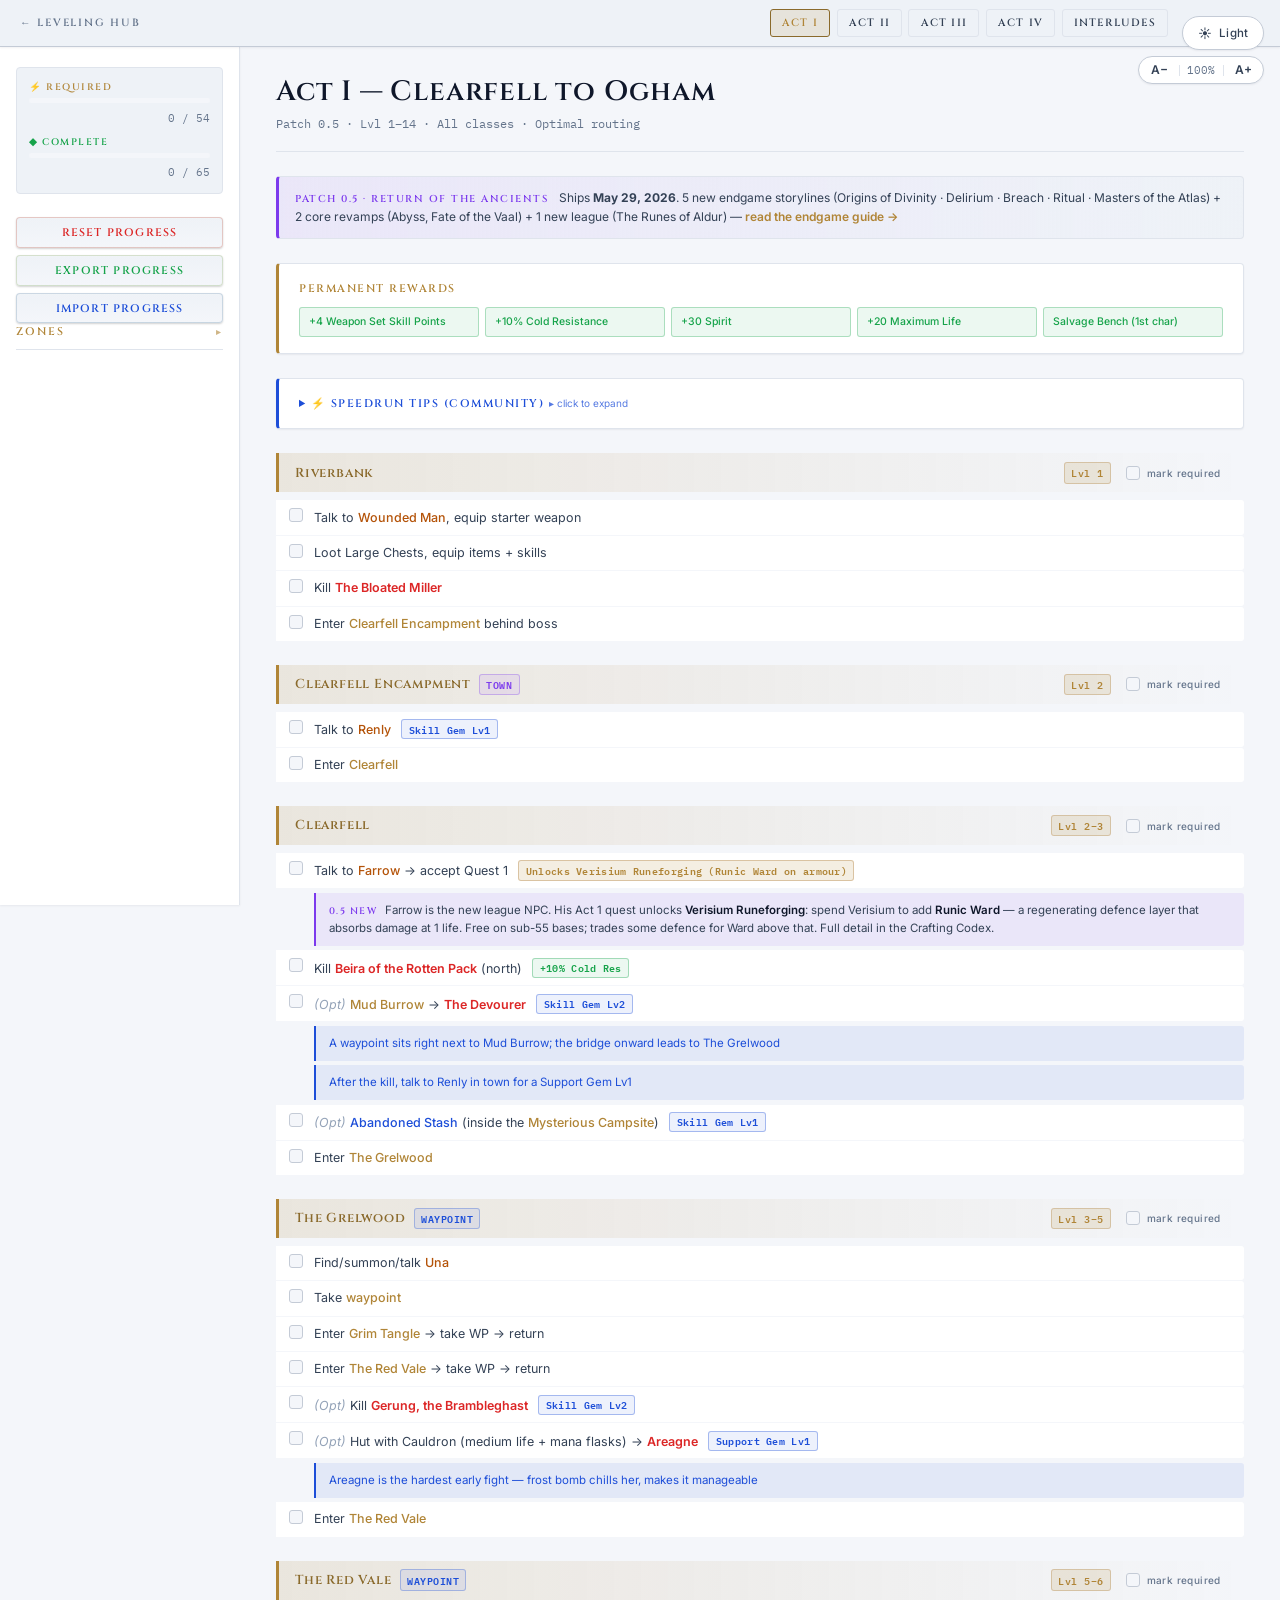
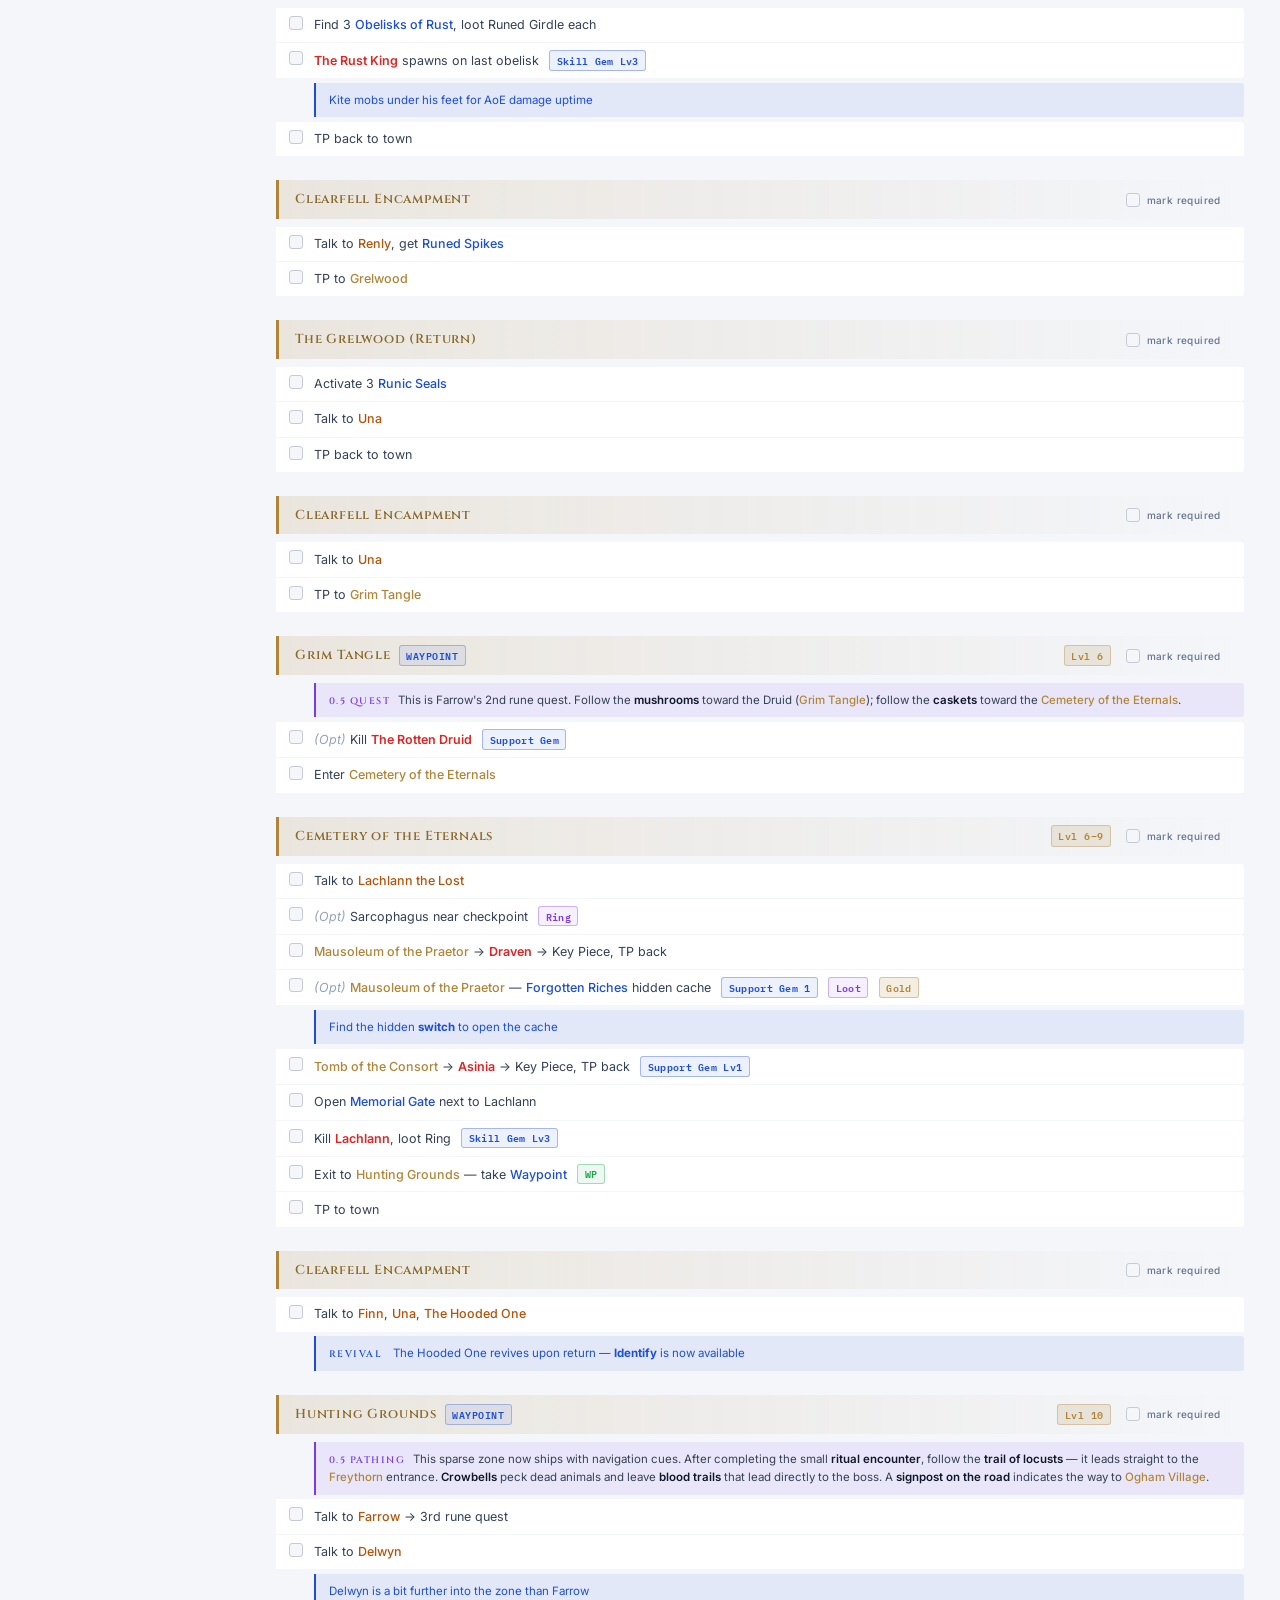
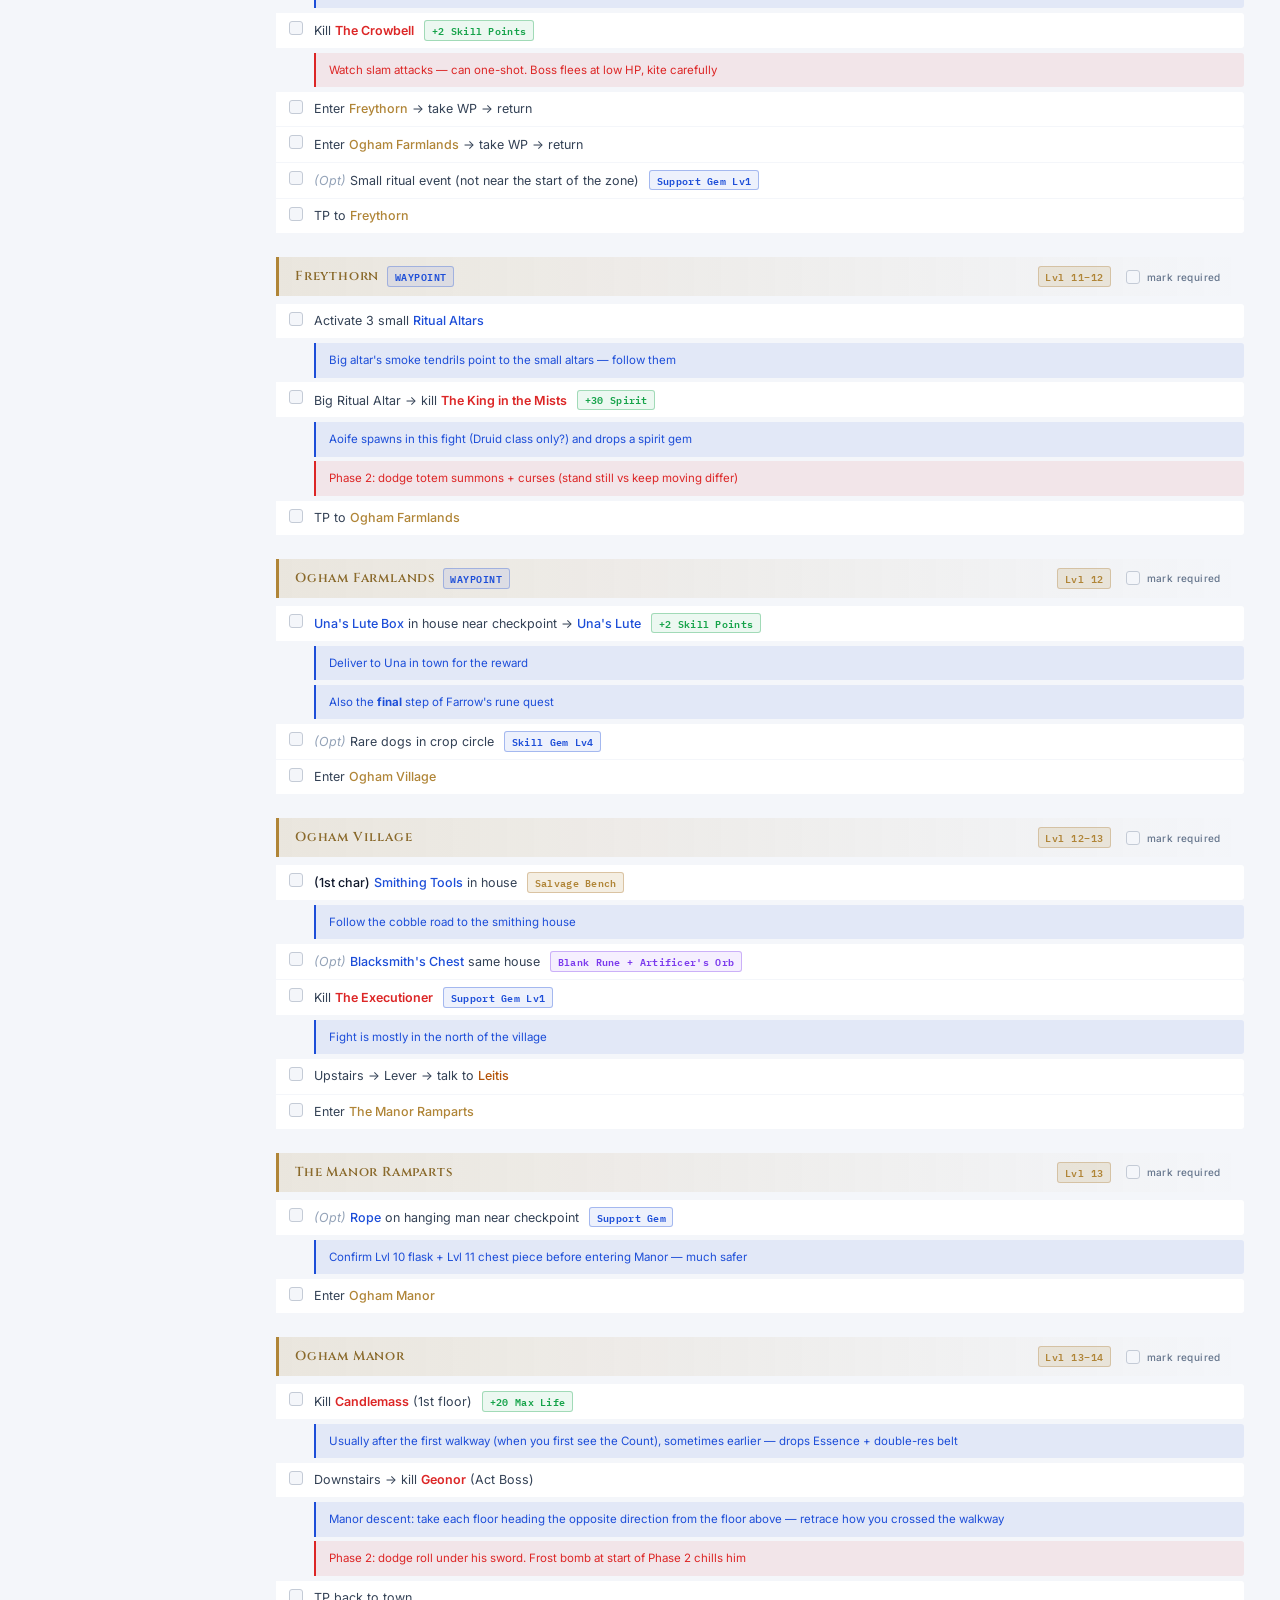
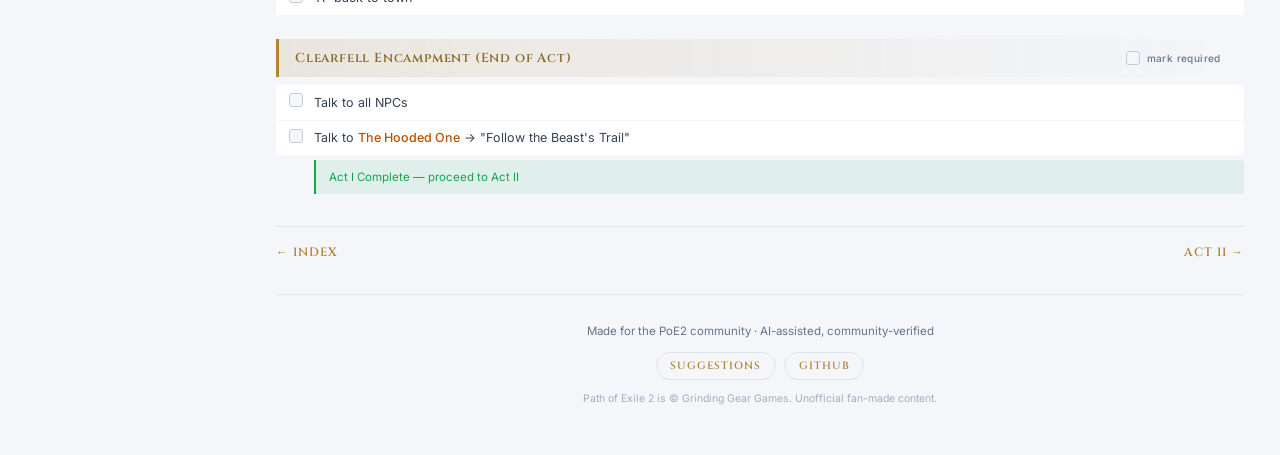
==== commit c9022684: "Act I: apply 0.5 field corrections + leveling-hub status/UI tweaks - Act I guide: reward/drop fixes " ====
--- a/poe2_act1_guide.html
+++ b/poe2_act1_guide.html
@@ -148,27 +148,19 @@
                 </div>
             </div>
 
-            <div class="info-box" style="border-left: 3px solid var(--steel); margin-bottom: 1.5rem;">
-                <h3 style="color: var(--steel);">Routing Notes</h3>
-                <ul class="tip-list">
-                    <li><span class="icon" style="color: var(--steel);">◆</span> Cemetery: do <strong>Draven first</strong>, then Asinia (drops scale with zone level)</li>
-                    <li><span class="icon" style="color: var(--steel);">◆</span> Hunting Grounds league mech = <strong>Exalted Orb</strong></li>
-                    <li><span class="icon" style="color: var(--steel);">◆</span> Cemetery league mech = <strong>Regal Orb</strong> (save for lvl 16 or 28 base)</li>
-                    <li><span class="icon" style="color: var(--steel);">◆</span> Aim to be <strong>Lvl 14</strong> entering Geonor fight</li>
-                </ul>
-            </div>
-
             <!-- SPEEDRUN TIPS — Community -->
-            <div class="info-box" style="border-left: 3px solid var(--steel); margin-bottom: 1.5rem;">
-                <h3 style="color: var(--steel);">⚡ Speedrun Tips (Community)</h3>
-                <ul class="tip-list">
+            <details class="info-box" style="border-left: 3px solid var(--steel); margin-bottom: 1.5rem;">
+                <summary style="color: var(--steel); cursor: pointer; font-family: 'Cinzel', serif; font-size: 11px; letter-spacing: 1.5px; text-transform: uppercase; font-weight: 600;">⚡ Speedrun Tips (Community) <span style="text-transform: none; font-family: 'Inter', sans-serif; font-size: 10px; font-weight: 400; letter-spacing: 0; opacity: 0.75;">▸ click to expand</span></summary>
+                <ul class="tip-list" style="margin-top: 0.75rem;">
                     <li><span class="icon" style="color: var(--steel);">◆</span> <strong>Play with urgency.</strong> Minimize town time and never stop moving in a zone — even inefficient progress beats no progress.</li>
                     <li><span class="icon" style="color: var(--steel);">◆</span> <strong>Focus magic packs.</strong> Blue-name (magic) monsters give ~3.5× the XP of equivalent whites. Skip white packs unless you're under-leveled.</li>
                     <li><span class="icon" style="color: var(--steel);">◆</span> <strong>Don't mule.</strong> Push to the <strong>Red Vale weapon racks</strong> — they're guaranteed to drop a 2nd-tier Martial weapon (long quarterstaff, smithing hammer, tense crossbow).</li>
                     <li><span class="icon" style="color: var(--steel);">◆</span> <strong>Ration regals/exalts.</strong> 1–2 regals per act, ideally on weapon bases that hit modifier breakpoints. Save exalts.</li>
                     <li><span class="icon" style="color: var(--steel);">◆</span> <strong>Stay on the XP curve.</strong> Margin of safety = 3 levels under area + 1 per 16 character levels. Push XP when you fall outside it.</li>
+                    <li><span class="icon" style="color: var(--steel);">◆</span> <strong>Cemetery: do Draven first</strong>, then <strong>manually refresh the zone</strong> (leave and re-enter) before doing Asinia — her drops scale with the higher zone level.</li>
+                    <li><span class="icon" style="color: var(--steel);">◆</span> <strong>Aim for Lvl 14</strong> before the Geonor fight.</li>
                 </ul>
-            </div>
+            </details>
 
             <!-- RIVERBANK -->
             <div class="zone-header" id="riverbank">Riverbank <span class="lvl">Lvl 1</span></div>
@@ -185,20 +177,22 @@
             <div class="zone-header" id="encampment">Clearfell Encampment <span class="wp town">TOWN</span> <span class="lvl">Lvl 2</span></div>
             <div class="step" data-step="5"><div class="step-check" onclick="toggleStep(this)"><div class="checkbox"></div></div>
                 <div class="step-content">Talk to <span class="npc">Renly</span> <span class="reward-tag gem">Skill Gem Lv1</span></div></div>
+            <div class="step" data-step="7"><div class="step-check" onclick="toggleStep(this)"><div class="checkbox"></div></div>
+                <div class="step-content">Enter <span class="loc">Clearfell</span></div></div>
+
+            <!-- CLEARFELL -->
+            <div class="zone-header" id="clearfell">Clearfell <span class="lvl">Lvl 2–3</span></div>
             <div class="step" data-step="6"><div class="step-check" onclick="toggleStep(this)"><div class="checkbox"></div></div>
                 <div class="step-content">Talk to <span class="npc">Farrow</span> → accept Quest 1 <span class="reward-tag craft">Unlocks Verisium Runeforging (Runic Ward on armour)</span></div></div>
             <div class="note new"><span class="label">0.5 New</span>Farrow is the new league NPC. His Act 1 quest unlocks <strong>Verisium Runeforging</strong>: spend Verisium to add <strong>Runic Ward</strong> — a regenerating defence layer that absorbs damage at 1 life. Free on sub-55 bases; trades some defence for Ward above that. Full detail in the Crafting Codex.</div>
-            <div class="step" data-step="7"><div class="step-check" onclick="toggleStep(this)"><div class="checkbox"></div></div>
-                <div class="step-content">Accept quest, enter <span class="loc">Clearfell</span></div></div>
-
-            <!-- CLEARFELL -->
-            <div class="zone-header" id="clearfell">Clearfell <span class="lvl">Lvl 2–3</span></div>
             <div class="step" data-step="8"><div class="step-check" onclick="toggleStep(this)"><div class="checkbox"></div></div>
                 <div class="step-content">Kill <span class="boss">Beira of the Rotten Pack</span> (north) <span class="reward-tag">+10% Cold Res</span></div></div>
             <div class="step" data-step="9"><div class="step-check" onclick="toggleStep(this)"><div class="checkbox"></div></div>
                 <div class="step-content"><span class="skip">(Opt)</span> <span class="loc">Mud Burrow</span> → <span class="boss">The Devourer</span> <span class="reward-tag gem">Skill Gem Lv2</span></div></div>
+            <div class="note tip">A <span class="loc">waypoint</span> sits right next to <span class="loc">Mud Burrow</span>; the bridge onward leads to <span class="loc">The Grelwood</span></div>
+            <div class="note tip">After the kill, talk to <span class="npc">Renly</span> in town for a Support Gem Lv1</div>
             <div class="step" data-step="10"><div class="step-check" onclick="toggleStep(this)"><div class="checkbox"></div></div>
-                <div class="step-content"><span class="skip">(Opt)</span> <span class="item">Abandoned Stash</span> <span class="reward-tag gem">Skill Gem Lv1</span></div></div>
+                <div class="step-content"><span class="skip">(Opt)</span> <span class="item">Abandoned Stash</span> (inside the <span class="loc">Mysterious Campsite</span>) <span class="reward-tag gem">Skill Gem Lv1</span></div></div>
             <div class="step" data-step="11"><div class="step-check" onclick="toggleStep(this)"><div class="checkbox"></div></div>
                 <div class="step-content">Enter <span class="loc">The Grelwood</span></div></div>
 
@@ -213,9 +207,9 @@
             <div class="step" data-step="15"><div class="step-check" onclick="toggleStep(this)"><div class="checkbox"></div></div>
                 <div class="step-content">Enter <span class="loc">The Red Vale</span> → take WP → return</div></div>
             <div class="step" data-step="16"><div class="step-check" onclick="toggleStep(this)"><div class="checkbox"></div></div>
-                <div class="step-content"><span class="skip">(Opt)</span> Kill <span class="boss">Gerung, the Brambleghast</span> <span class="reward-tag gem">Skill Gem Lv1</span></div></div>
+                <div class="step-content"><span class="skip">(Opt)</span> Kill <span class="boss">Gerung, the Brambleghast</span> <span class="reward-tag gem">Skill Gem Lv2</span></div></div>
             <div class="step" data-step="17"><div class="step-check" onclick="toggleStep(this)"><div class="checkbox"></div></div>
-                <div class="step-content"><span class="skip">(Opt)</span> Hut with Cauldron (flask upgrade) → <span class="boss">Areagne</span> <span class="reward-tag gem">Support Gem</span></div></div>
+                <div class="step-content"><span class="skip">(Opt)</span> Hut with Cauldron (medium life + mana flasks) → <span class="boss">Areagne</span> <span class="reward-tag gem">Support Gem Lv1</span></div></div>
             <div class="note tip">Areagne is the hardest early fight — frost bomb chills her, makes it manageable</div>
             <div class="step" data-step="18"><div class="step-check" onclick="toggleStep(this)"><div class="checkbox"></div></div>
                 <div class="step-content">Enter <span class="loc">The Red Vale</span></div></div>
@@ -225,7 +219,7 @@
             <div class="step" data-step="19"><div class="step-check" onclick="toggleStep(this)"><div class="checkbox"></div></div>
                 <div class="step-content">Find 3 <span class="item">Obelisks of Rust</span>, loot Runed Girdle each</div></div>
             <div class="step" data-step="20"><div class="step-check" onclick="toggleStep(this)"><div class="checkbox"></div></div>
-                <div class="step-content"><span class="boss">The Rust King</span> spawns on last obelisk</div></div>
+                <div class="step-content"><span class="boss">The Rust King</span> spawns on last obelisk <span class="reward-tag gem">Skill Gem Lv3</span></div></div>
             <div class="note tip">Kite mobs under his feet for AoE damage uptime</div>
             <div class="step" data-step="21"><div class="step-check" onclick="toggleStep(this)"><div class="checkbox"></div></div>
                 <div class="step-content">TP back to town</div></div>
@@ -255,6 +249,7 @@
 
             <!-- GRIM TANGLE -->
             <div class="zone-header" id="grimtangle">Grim Tangle <span class="wp">WAYPOINT</span> <span class="lvl">Lvl 6</span></div>
+            <div class="note new"><span class="label">0.5 Quest</span>This is <span class="npc">Farrow</span>'s 2nd rune quest. Follow the <strong>mushrooms</strong> toward the Druid (<span class="loc">Grim Tangle</span>); follow the <strong>caskets</strong> toward the <span class="loc">Cemetery of the Eternals</span>.</div>
             <div class="step" data-step="29"><div class="step-check" onclick="toggleStep(this)"><div class="checkbox"></div></div>
                 <div class="step-content"><span class="skip">(Opt)</span> Kill <span class="boss">The Rotten Druid</span> <span class="reward-tag gem">Support Gem</span></div></div>
             <div class="step" data-step="30"><div class="step-check" onclick="toggleStep(this)"><div class="checkbox"></div></div>
@@ -270,13 +265,13 @@
                 <div class="step-content"><span class="loc">Mausoleum of the Praetor</span> → <span class="boss">Draven</span> → Key Piece, TP back</div></div>
             <div class="step" data-step="65"><div class="step-check" onclick="toggleStep(this)"><div class="checkbox"></div></div>
                 <div class="step-content"><span class="skip">(Opt)</span> <span class="loc">Mausoleum of the Praetor</span> — <span class="item">Forgotten Riches</span> hidden cache <span class="reward-tag gem">Support Gem 1</span> <span class="reward-tag optional">Loot</span> <span class="reward-tag craft">Gold</span></div></div>
-            <div class="note tip">Doing Draven first keeps Asinia at higher level → better drops</div>
+            <div class="note tip">Find the hidden <strong>switch</strong> to open the cache</div>
             <div class="step" data-step="34"><div class="step-check" onclick="toggleStep(this)"><div class="checkbox"></div></div>
-                <div class="step-content"><span class="loc">Tomb of the Consort</span> → <span class="boss">Asinia</span> → Key Piece, TP back</div></div>
+                <div class="step-content"><span class="loc">Tomb of the Consort</span> → <span class="boss">Asinia</span> → Key Piece, TP back <span class="reward-tag gem">Support Gem Lv1</span></div></div>
             <div class="step" data-step="35"><div class="step-check" onclick="toggleStep(this)"><div class="checkbox"></div></div>
                 <div class="step-content">Open <span class="item">Memorial Gate</span> next to Lachlann</div></div>
             <div class="step" data-step="36"><div class="step-check" onclick="toggleStep(this)"><div class="checkbox"></div></div>
-                <div class="step-content">Kill <span class="boss">Lachlann</span>, loot Ring</div></div>
+                <div class="step-content">Kill <span class="boss">Lachlann</span>, loot Ring <span class="reward-tag gem">Skill Gem Lv3</span></div></div>
             <div class="step" data-step="37"><div class="step-check" onclick="toggleStep(this)"><div class="checkbox"></div></div>
                 <div class="step-content">Exit to <span class="loc">Hunting Grounds</span> — take <span class="item">Waypoint</span> <span class="reward-tag">WP</span></div></div>
             <div class="step" data-step="66"><div class="step-check" onclick="toggleStep(this)"><div class="checkbox"></div></div>
@@ -291,8 +286,11 @@
             <!-- HUNTING GROUNDS -->
             <div class="zone-header" id="hunting">Hunting Grounds <span class="wp">WAYPOINT</span> <span class="lvl">Lvl 10</span></div>
             <div class="note new"><span class="label">0.5 Pathing</span>This sparse zone now ships with navigation cues. After completing the small <strong>ritual encounter</strong>, follow the <strong>trail of locusts</strong> — it leads straight to the <span class="loc">Freythorn</span> entrance. <strong>Crowbells</strong> peck dead animals and leave <strong>blood trails</strong> that lead directly to the boss. A <strong>signpost on the road</strong> indicates the way to <span class="loc">Ogham Village</span>.</div>
+            <div class="step" data-step="67"><div class="step-check" onclick="toggleStep(this)"><div class="checkbox"></div></div>
+                <div class="step-content">Talk to <span class="npc">Farrow</span> → 3rd rune quest</div></div>
             <div class="step" data-step="40"><div class="step-check" onclick="toggleStep(this)"><div class="checkbox"></div></div>
                 <div class="step-content">Talk to <span class="npc">Delwyn</span></div></div>
+            <div class="note tip"><span class="npc">Delwyn</span> is a bit further into the zone than Farrow</div>
             <div class="step" data-step="41"><div class="step-check" onclick="toggleStep(this)"><div class="checkbox"></div></div>
                 <div class="step-content">Kill <span class="boss">The Crowbell</span> <span class="reward-tag">+2 Skill Points</span></div></div>
             <div class="note warning">Watch slam attacks — can one-shot. Boss flees at low HP, kite carefully</div>
@@ -301,9 +299,7 @@
             <div class="step" data-step="43"><div class="step-check" onclick="toggleStep(this)"><div class="checkbox"></div></div>
                 <div class="step-content">Enter <span class="loc">Ogham Farmlands</span> → take WP → return</div></div>
             <div class="step" data-step="44"><div class="step-check" onclick="toggleStep(this)"><div class="checkbox"></div></div>
-                <div class="step-content"><span class="skip">(Opt)</span> Small ritual event near checkpoint <span class="reward-tag gem">Support Gem</span></div></div>
-            <div class="step" data-step="45"><div class="step-check" onclick="toggleStep(this)"><div class="checkbox"></div></div>
-                <div class="step-content"><span class="skip">(Opt)</span> League mech <span class="reward-tag craft">Exalted Orb</span></div></div>
+                <div class="step-content"><span class="skip">(Opt)</span> Small ritual event (not near the start of the zone) <span class="reward-tag gem">Support Gem Lv1</span></div></div>
             <div class="step" data-step="46"><div class="step-check" onclick="toggleStep(this)"><div class="checkbox"></div></div>
                 <div class="step-content">TP to <span class="loc">Freythorn</span></div></div>
 
@@ -314,6 +310,7 @@
             <div class="note tip">Big altar's smoke tendrils point to the small altars — follow them</div>
             <div class="step" data-step="48"><div class="step-check" onclick="toggleStep(this)"><div class="checkbox"></div></div>
                 <div class="step-content">Big Ritual Altar → kill <span class="boss">The King in the Mists</span> <span class="reward-tag">+30 Spirit</span></div></div>
+            <div class="note tip"><span class="npc">Aoife</span> spawns in this fight (Druid class only?) and drops a spirit gem</div>
             <div class="note warning">Phase 2: dodge totem summons + curses (stand still vs keep moving differ)</div>
             <div class="step" data-step="49"><div class="step-check" onclick="toggleStep(this)"><div class="checkbox"></div></div>
                 <div class="step-content">TP to <span class="loc">Ogham Farmlands</span></div></div>
@@ -323,6 +320,7 @@
             <div class="step" data-step="50"><div class="step-check" onclick="toggleStep(this)"><div class="checkbox"></div></div>
                 <div class="step-content"><span class="item">Una's Lute Box</span> in house near checkpoint → <span class="item">Una's Lute</span> <span class="reward-tag">+2 Skill Points</span></div></div>
             <div class="note tip">Deliver to Una in town for the reward</div>
+            <div class="note tip">Also the <strong>final</strong> step of <span class="npc">Farrow</span>'s rune quest</div>
             <div class="step" data-step="51"><div class="step-check" onclick="toggleStep(this)"><div class="checkbox"></div></div>
                 <div class="step-content"><span class="skip">(Opt)</span> Rare dogs in crop circle <span class="reward-tag gem">Skill Gem Lv4</span></div></div>
             <div class="step" data-step="52"><div class="step-check" onclick="toggleStep(this)"><div class="checkbox"></div></div>
@@ -332,10 +330,12 @@
             <div class="zone-header" id="oghamvillage">Ogham Village <span class="lvl">Lvl 12–13</span></div>
             <div class="step" data-step="53"><div class="step-check" onclick="toggleStep(this)"><div class="checkbox"></div></div>
                 <div class="step-content"><span class="action">(1st char)</span> <span class="item">Smithing Tools</span> in house <span class="reward-tag craft">Salvage Bench</span></div></div>
+            <div class="note tip">Follow the cobble road to the smithing house</div>
             <div class="step" data-step="54"><div class="step-check" onclick="toggleStep(this)"><div class="checkbox"></div></div>
                 <div class="step-content"><span class="skip">(Opt)</span> <span class="item">Blacksmith's Chest</span> same house <span class="reward-tag optional">Blank Rune + Artificer's Orb</span></div></div>
             <div class="step" data-step="55"><div class="step-check" onclick="toggleStep(this)"><div class="checkbox"></div></div>
-                <div class="step-content">Kill <span class="boss">The Executioner</span></div></div>
+                <div class="step-content">Kill <span class="boss">The Executioner</span> <span class="reward-tag gem">Support Gem Lv1</span></div></div>
+            <div class="note tip">Fight is mostly in the north of the village</div>
             <div class="step" data-step="56"><div class="step-check" onclick="toggleStep(this)"><div class="checkbox"></div></div>
                 <div class="step-content">Upstairs → Lever → talk to <span class="npc">Leitis</span></div></div>
             <div class="step" data-step="57"><div class="step-check" onclick="toggleStep(this)"><div class="checkbox"></div></div>
@@ -353,9 +353,10 @@
             <div class="zone-header" id="manor">Ogham Manor <span class="lvl">Lvl 13–14</span></div>
             <div class="step" data-step="60"><div class="step-check" onclick="toggleStep(this)"><div class="checkbox"></div></div>
                 <div class="step-content">Kill <span class="boss">Candlemass</span> (1st floor) <span class="reward-tag">+20 Max Life</span></div></div>
-            <div class="note tip">Usually after first walkway, sometimes earlier — drops Essence + double-res belt</div>
+            <div class="note tip">Usually after the first walkway (when you first see the Count), sometimes earlier — drops Essence + double-res belt</div>
             <div class="step" data-step="61"><div class="step-check" onclick="toggleStep(this)"><div class="checkbox"></div></div>
                 <div class="step-content">Downstairs → kill <span class="boss">Geonor</span> (Act Boss)</div></div>
+            <div class="note tip">Manor descent: take each floor heading the opposite direction from the floor above — retrace how you crossed the walkway</div>
             <div class="note warning">Phase 2: dodge roll under his sword. Frost bomb at start of Phase 2 chills him</div>
             <div class="step" data-step="62"><div class="step-check" onclick="toggleStep(this)"><div class="checkbox"></div></div>
                 <div class="step-content">TP back to town</div></div>
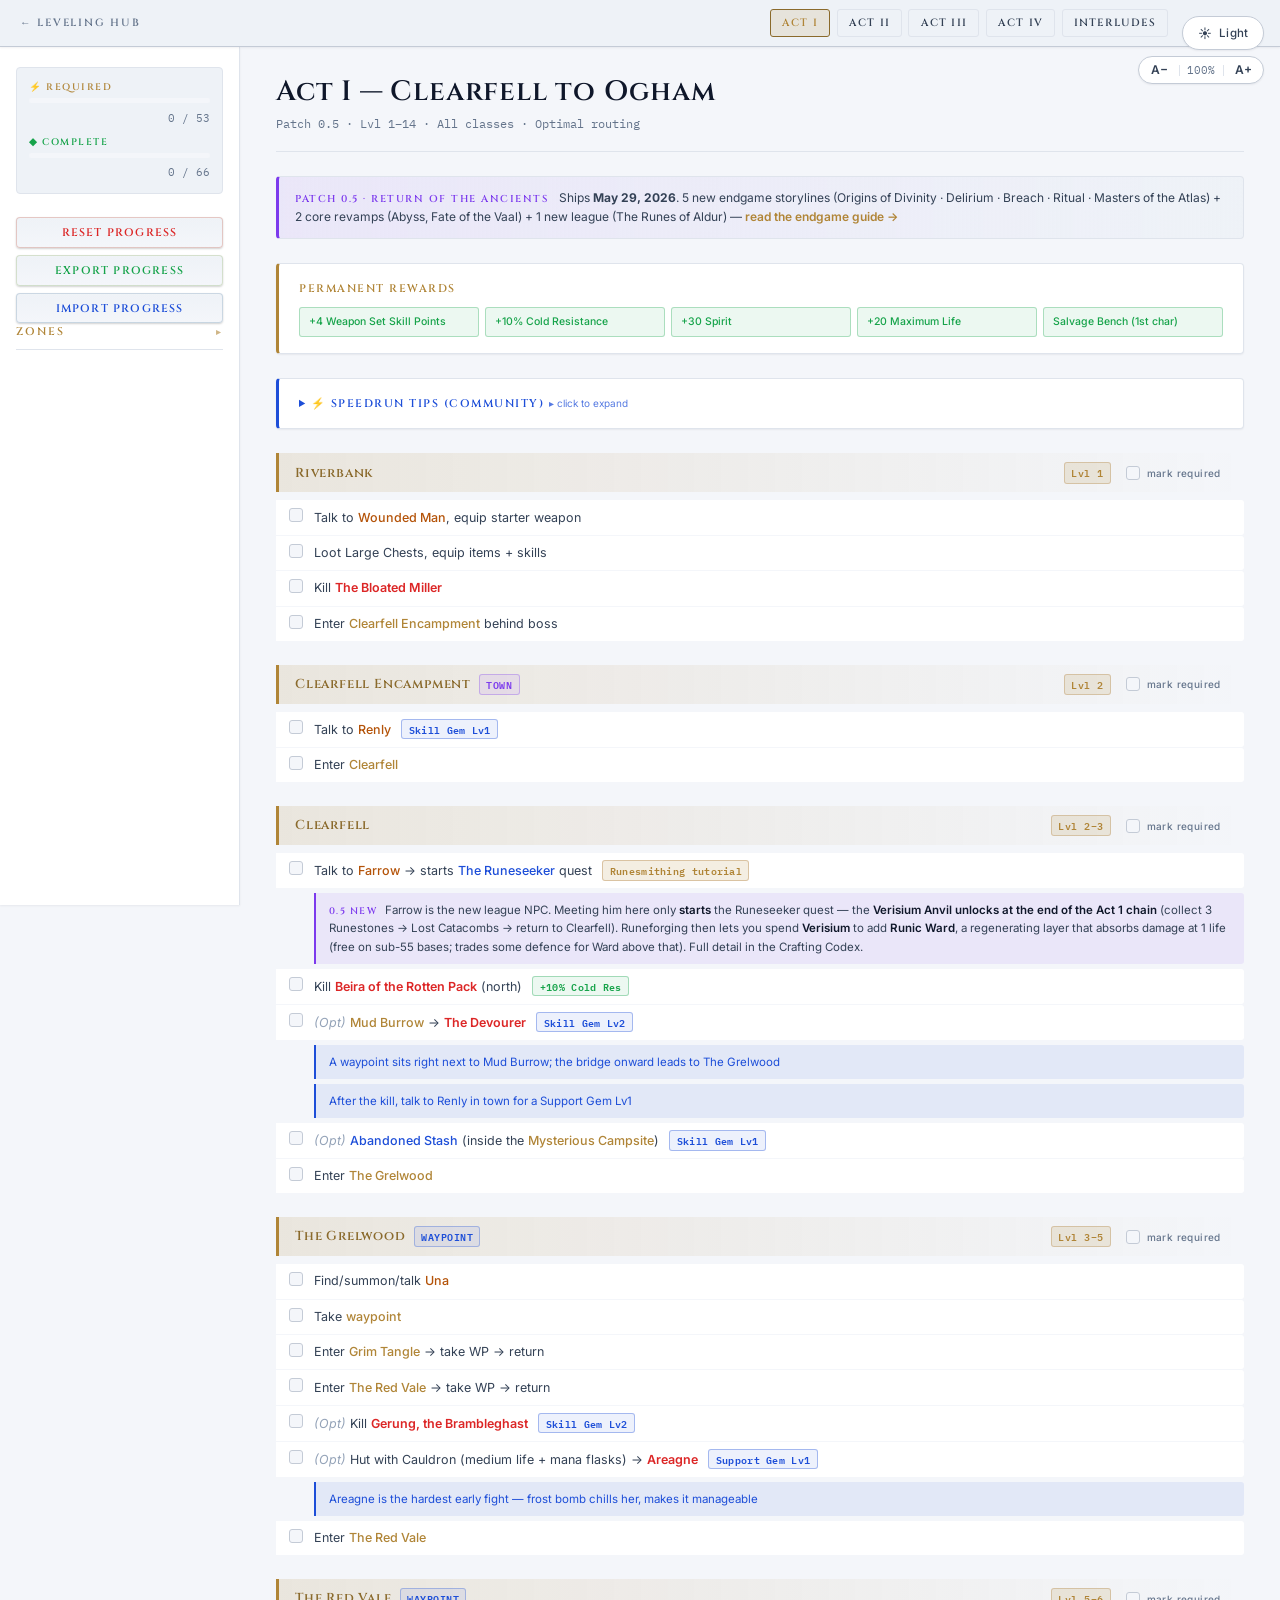
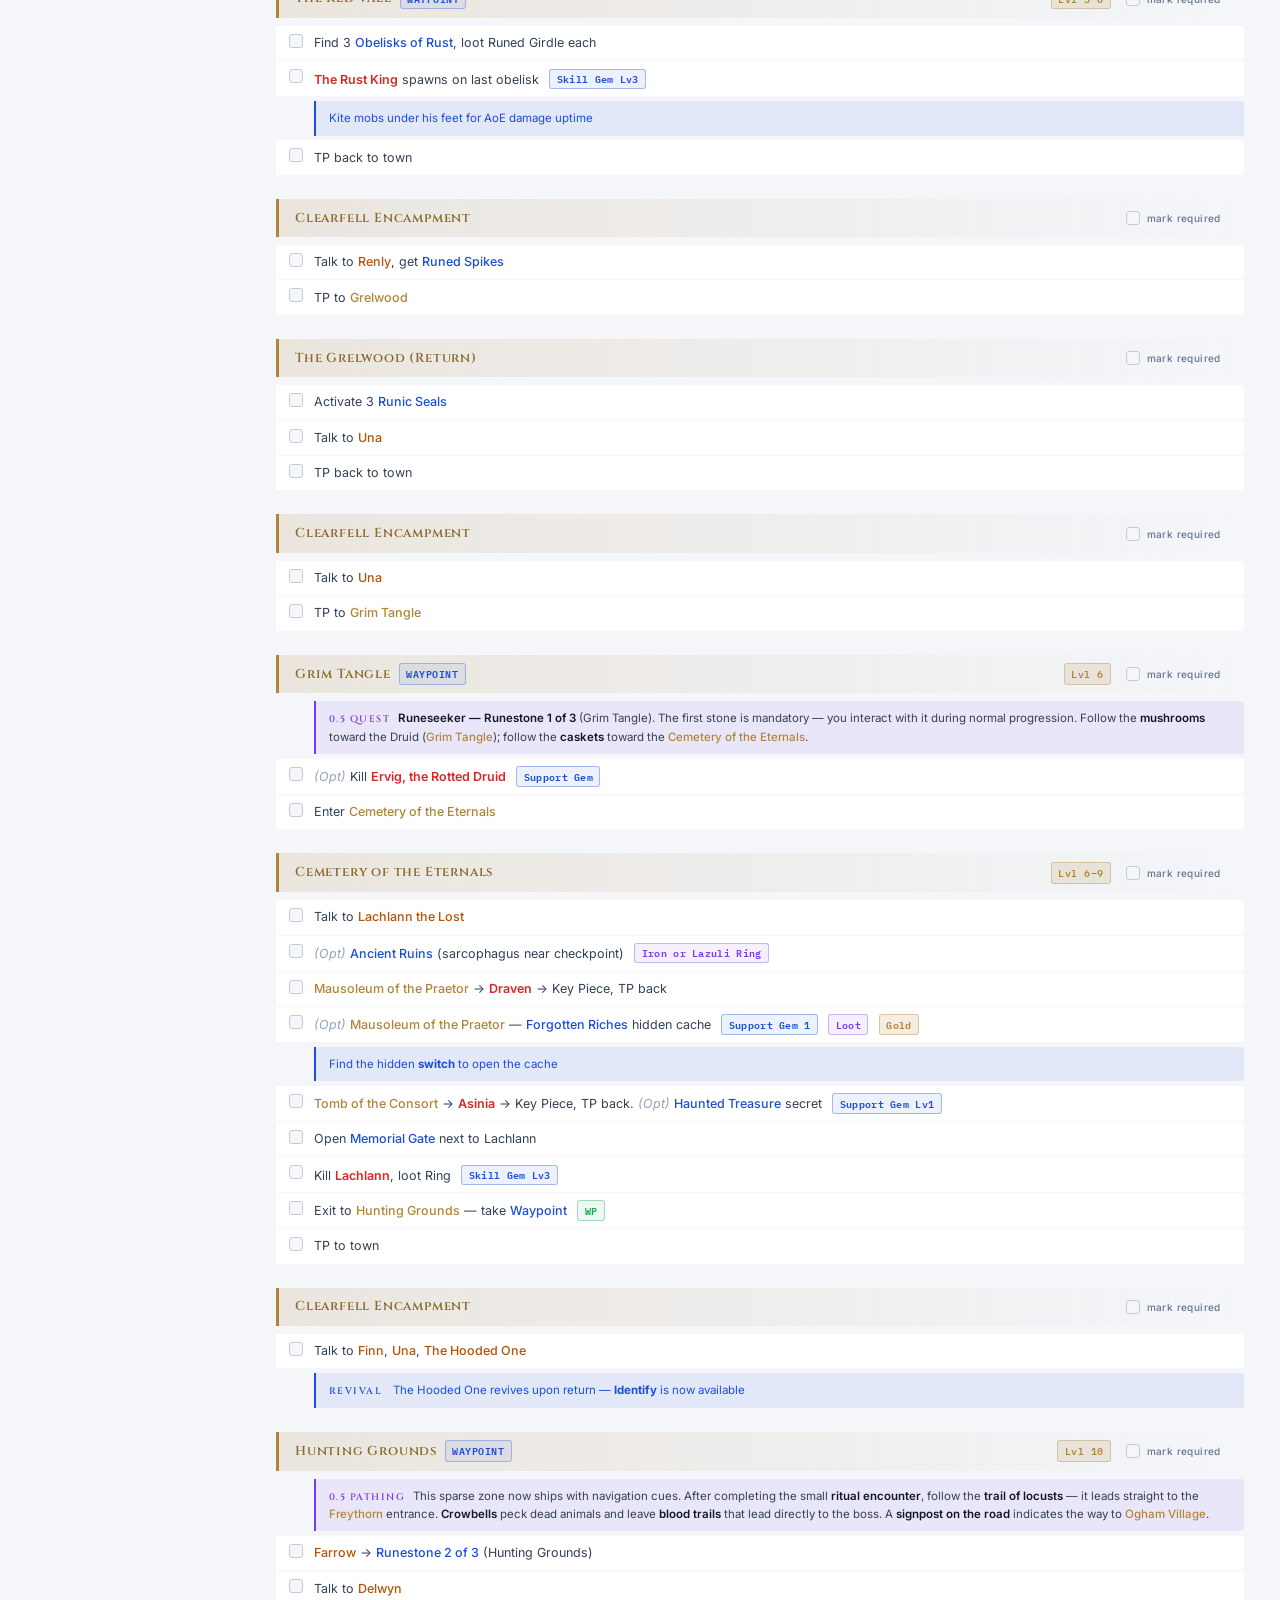
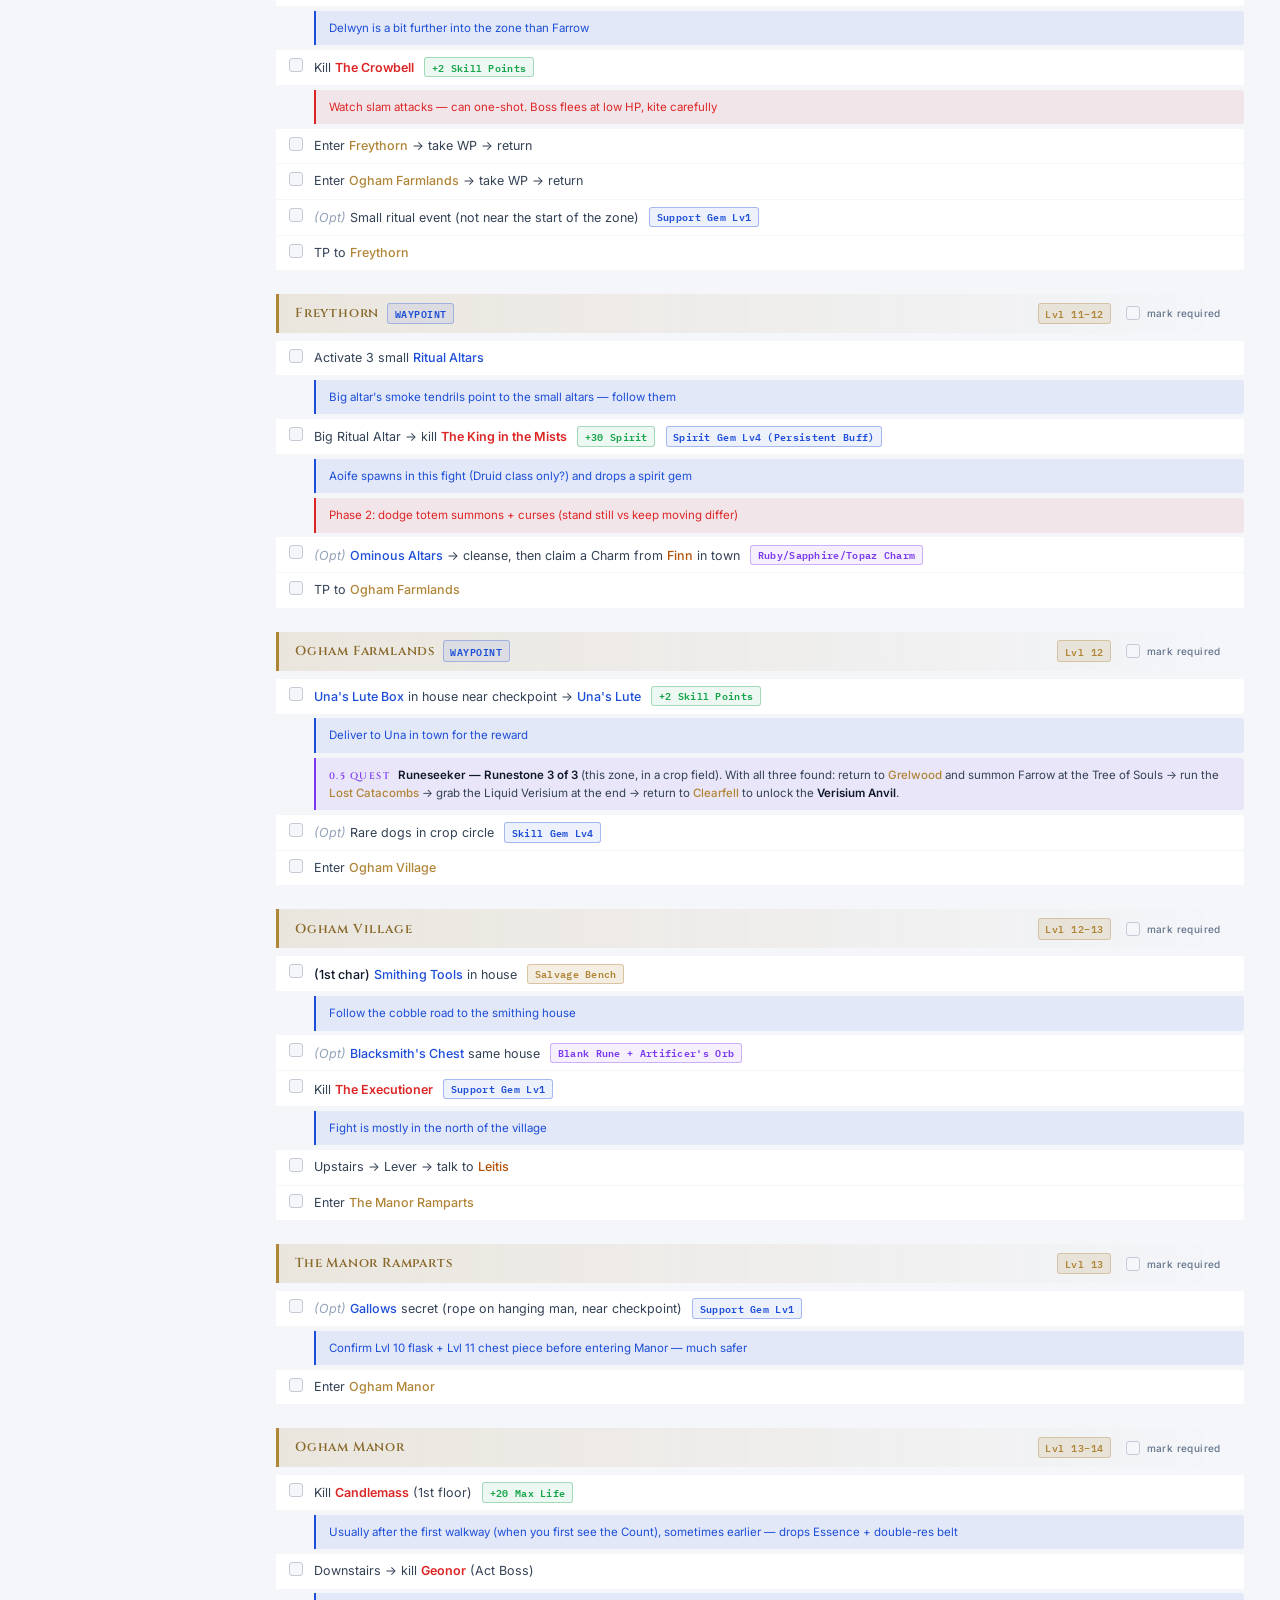
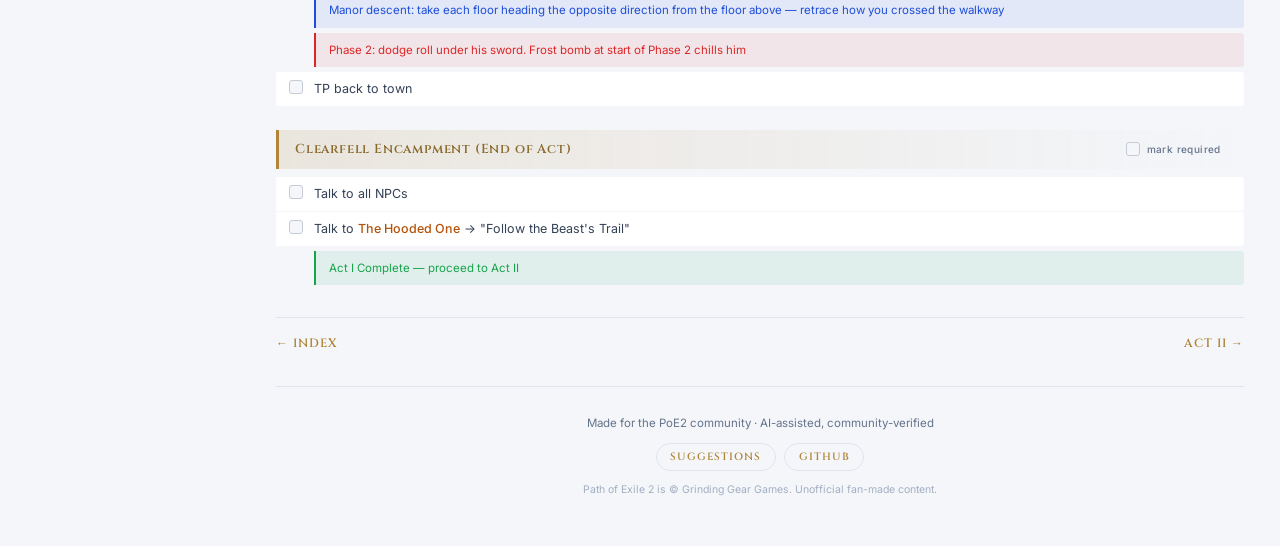
==== commit c908c62a: "Act I: correct Runeseeker/Verisium chain + Freythorn rewards, naming Act I: correct Runeseeker/Veris" ====
--- a/poe2_act1_guide.html
+++ b/poe2_act1_guide.html
@@ -177,14 +177,14 @@
             <div class="zone-header" id="encampment">Clearfell Encampment <span class="wp town">TOWN</span> <span class="lvl">Lvl 2</span></div>
             <div class="step" data-step="5"><div class="step-check" onclick="toggleStep(this)"><div class="checkbox"></div></div>
                 <div class="step-content">Talk to <span class="npc">Renly</span> <span class="reward-tag gem">Skill Gem Lv1</span></div></div>
-            <div class="step" data-step="7"><div class="step-check" onclick="toggleStep(this)"><div class="checkbox"></div></div>
+            <div class="step" data-step="6"><div class="step-check" onclick="toggleStep(this)"><div class="checkbox"></div></div>
                 <div class="step-content">Enter <span class="loc">Clearfell</span></div></div>
 
             <!-- CLEARFELL -->
             <div class="zone-header" id="clearfell">Clearfell <span class="lvl">Lvl 2–3</span></div>
-            <div class="step" data-step="6"><div class="step-check" onclick="toggleStep(this)"><div class="checkbox"></div></div>
-                <div class="step-content">Talk to <span class="npc">Farrow</span> → accept Quest 1 <span class="reward-tag craft">Unlocks Verisium Runeforging (Runic Ward on armour)</span></div></div>
-            <div class="note new"><span class="label">0.5 New</span>Farrow is the new league NPC. His Act 1 quest unlocks <strong>Verisium Runeforging</strong>: spend Verisium to add <strong>Runic Ward</strong> — a regenerating defence layer that absorbs damage at 1 life. Free on sub-55 bases; trades some defence for Ward above that. Full detail in the Crafting Codex.</div>
+            <div class="step" data-step="7"><div class="step-check" onclick="toggleStep(this)"><div class="checkbox"></div></div>
+                <div class="step-content">Talk to <span class="npc">Farrow</span> → starts <span class="item">The Runeseeker</span> quest <span class="reward-tag craft">Runesmithing tutorial</span></div></div>
+            <div class="note new"><span class="label">0.5 New</span>Farrow is the new league NPC. Meeting him here only <strong>starts</strong> the Runeseeker quest — the <strong>Verisium Anvil unlocks at the end of the Act 1 chain</strong> (collect 3 Runestones → Lost Catacombs → return to Clearfell). Runeforging then lets you spend <strong>Verisium</strong> to add <strong>Runic Ward</strong>, a regenerating layer that absorbs damage at 1 life (free on sub-55 bases; trades some defence for Ward above that). Full detail in the Crafting Codex.</div>
             <div class="step" data-step="8"><div class="step-check" onclick="toggleStep(this)"><div class="checkbox"></div></div>
                 <div class="step-content">Kill <span class="boss">Beira of the Rotten Pack</span> (north) <span class="reward-tag">+10% Cold Res</span></div></div>
             <div class="step" data-step="9"><div class="step-check" onclick="toggleStep(this)"><div class="checkbox"></div></div>
@@ -249,9 +249,9 @@
 
             <!-- GRIM TANGLE -->
             <div class="zone-header" id="grimtangle">Grim Tangle <span class="wp">WAYPOINT</span> <span class="lvl">Lvl 6</span></div>
-            <div class="note new"><span class="label">0.5 Quest</span>This is <span class="npc">Farrow</span>'s 2nd rune quest. Follow the <strong>mushrooms</strong> toward the Druid (<span class="loc">Grim Tangle</span>); follow the <strong>caskets</strong> toward the <span class="loc">Cemetery of the Eternals</span>.</div>
+            <div class="note new"><span class="label">0.5 Quest</span><strong>Runeseeker — Runestone 1 of 3</strong> (Grim Tangle). The first stone is mandatory — you interact with it during normal progression. Follow the <strong>mushrooms</strong> toward the Druid (<span class="loc">Grim Tangle</span>); follow the <strong>caskets</strong> toward the <span class="loc">Cemetery of the Eternals</span>.</div>
             <div class="step" data-step="29"><div class="step-check" onclick="toggleStep(this)"><div class="checkbox"></div></div>
-                <div class="step-content"><span class="skip">(Opt)</span> Kill <span class="boss">The Rotten Druid</span> <span class="reward-tag gem">Support Gem</span></div></div>
+                <div class="step-content"><span class="skip">(Opt)</span> Kill <span class="boss">Ervig, the Rotted Druid</span> <span class="reward-tag gem">Support Gem</span></div></div>
             <div class="step" data-step="30"><div class="step-check" onclick="toggleStep(this)"><div class="checkbox"></div></div>
                 <div class="step-content">Enter <span class="loc">Cemetery of the Eternals</span></div></div>
 
@@ -260,112 +260,114 @@
             <div class="step" data-step="31"><div class="step-check" onclick="toggleStep(this)"><div class="checkbox"></div></div>
                 <div class="step-content">Talk to <span class="npc">Lachlann the Lost</span></div></div>
             <div class="step" data-step="32"><div class="step-check" onclick="toggleStep(this)"><div class="checkbox"></div></div>
-                <div class="step-content"><span class="skip">(Opt)</span> Sarcophagus near checkpoint <span class="reward-tag optional">Ring</span></div></div>
+                <div class="step-content"><span class="skip">(Opt)</span> <span class="item">Ancient Ruins</span> (sarcophagus near checkpoint) <span class="reward-tag optional">Iron or Lazuli Ring</span></div></div>
             <div class="step" data-step="33"><div class="step-check" onclick="toggleStep(this)"><div class="checkbox"></div></div>
                 <div class="step-content"><span class="loc">Mausoleum of the Praetor</span> → <span class="boss">Draven</span> → Key Piece, TP back</div></div>
-            <div class="step" data-step="65"><div class="step-check" onclick="toggleStep(this)"><div class="checkbox"></div></div>
+            <div class="step" data-step="34"><div class="step-check" onclick="toggleStep(this)"><div class="checkbox"></div></div>
                 <div class="step-content"><span class="skip">(Opt)</span> <span class="loc">Mausoleum of the Praetor</span> — <span class="item">Forgotten Riches</span> hidden cache <span class="reward-tag gem">Support Gem 1</span> <span class="reward-tag optional">Loot</span> <span class="reward-tag craft">Gold</span></div></div>
             <div class="note tip">Find the hidden <strong>switch</strong> to open the cache</div>
-            <div class="step" data-step="34"><div class="step-check" onclick="toggleStep(this)"><div class="checkbox"></div></div>
-                <div class="step-content"><span class="loc">Tomb of the Consort</span> → <span class="boss">Asinia</span> → Key Piece, TP back <span class="reward-tag gem">Support Gem Lv1</span></div></div>
             <div class="step" data-step="35"><div class="step-check" onclick="toggleStep(this)"><div class="checkbox"></div></div>
+                <div class="step-content"><span class="loc">Tomb of the Consort</span> → <span class="boss">Asinia</span> → Key Piece, TP back. <span class="skip">(Opt)</span> <span class="item">Haunted Treasure</span> secret <span class="reward-tag gem">Support Gem Lv1</span></div></div>
+            <div class="step" data-step="36"><div class="step-check" onclick="toggleStep(this)"><div class="checkbox"></div></div>
                 <div class="step-content">Open <span class="item">Memorial Gate</span> next to Lachlann</div></div>
-            <div class="step" data-step="36"><div class="step-check" onclick="toggleStep(this)"><div class="checkbox"></div></div>
+            <div class="step" data-step="37"><div class="step-check" onclick="toggleStep(this)"><div class="checkbox"></div></div>
                 <div class="step-content">Kill <span class="boss">Lachlann</span>, loot Ring <span class="reward-tag gem">Skill Gem Lv3</span></div></div>
-            <div class="step" data-step="37"><div class="step-check" onclick="toggleStep(this)"><div class="checkbox"></div></div>
+            <div class="step" data-step="38"><div class="step-check" onclick="toggleStep(this)"><div class="checkbox"></div></div>
                 <div class="step-content">Exit to <span class="loc">Hunting Grounds</span> — take <span class="item">Waypoint</span> <span class="reward-tag">WP</span></div></div>
-            <div class="step" data-step="66"><div class="step-check" onclick="toggleStep(this)"><div class="checkbox"></div></div>
+            <div class="step" data-step="39"><div class="step-check" onclick="toggleStep(this)"><div class="checkbox"></div></div>
                 <div class="step-content">TP to town</div></div>
 
             <!-- TOWN -->
             <div class="zone-header">Clearfell Encampment</div>
-            <div class="step" data-step="38"><div class="step-check" onclick="toggleStep(this)"><div class="checkbox"></div></div>
+            <div class="step" data-step="40"><div class="step-check" onclick="toggleStep(this)"><div class="checkbox"></div></div>
                 <div class="step-content">Talk to <span class="npc">Finn</span>, <span class="npc">Una</span>, <span class="npc">The Hooded One</span></div></div>
             <div class="note tip"><span class="label">Revival</span> <span class="npc">The Hooded One</span> revives upon return — <strong>Identify</strong> is now available</div>
 
             <!-- HUNTING GROUNDS -->
             <div class="zone-header" id="hunting">Hunting Grounds <span class="wp">WAYPOINT</span> <span class="lvl">Lvl 10</span></div>
             <div class="note new"><span class="label">0.5 Pathing</span>This sparse zone now ships with navigation cues. After completing the small <strong>ritual encounter</strong>, follow the <strong>trail of locusts</strong> — it leads straight to the <span class="loc">Freythorn</span> entrance. <strong>Crowbells</strong> peck dead animals and leave <strong>blood trails</strong> that lead directly to the boss. A <strong>signpost on the road</strong> indicates the way to <span class="loc">Ogham Village</span>.</div>
-            <div class="step" data-step="67"><div class="step-check" onclick="toggleStep(this)"><div class="checkbox"></div></div>
-                <div class="step-content">Talk to <span class="npc">Farrow</span> → 3rd rune quest</div></div>
-            <div class="step" data-step="40"><div class="step-check" onclick="toggleStep(this)"><div class="checkbox"></div></div>
+            <div class="step" data-step="41"><div class="step-check" onclick="toggleStep(this)"><div class="checkbox"></div></div>
+                <div class="step-content"><span class="npc">Farrow</span> → <span class="item">Runestone 2 of 3</span> (Hunting Grounds)</div></div>
+            <div class="step" data-step="42"><div class="step-check" onclick="toggleStep(this)"><div class="checkbox"></div></div>
                 <div class="step-content">Talk to <span class="npc">Delwyn</span></div></div>
             <div class="note tip"><span class="npc">Delwyn</span> is a bit further into the zone than Farrow</div>
-            <div class="step" data-step="41"><div class="step-check" onclick="toggleStep(this)"><div class="checkbox"></div></div>
+            <div class="step" data-step="43"><div class="step-check" onclick="toggleStep(this)"><div class="checkbox"></div></div>
                 <div class="step-content">Kill <span class="boss">The Crowbell</span> <span class="reward-tag">+2 Skill Points</span></div></div>
             <div class="note warning">Watch slam attacks — can one-shot. Boss flees at low HP, kite carefully</div>
-            <div class="step" data-step="42"><div class="step-check" onclick="toggleStep(this)"><div class="checkbox"></div></div>
+            <div class="step" data-step="44"><div class="step-check" onclick="toggleStep(this)"><div class="checkbox"></div></div>
                 <div class="step-content">Enter <span class="loc">Freythorn</span> → take WP → return</div></div>
-            <div class="step" data-step="43"><div class="step-check" onclick="toggleStep(this)"><div class="checkbox"></div></div>
+            <div class="step" data-step="45"><div class="step-check" onclick="toggleStep(this)"><div class="checkbox"></div></div>
                 <div class="step-content">Enter <span class="loc">Ogham Farmlands</span> → take WP → return</div></div>
-            <div class="step" data-step="44"><div class="step-check" onclick="toggleStep(this)"><div class="checkbox"></div></div>
+            <div class="step" data-step="46"><div class="step-check" onclick="toggleStep(this)"><div class="checkbox"></div></div>
                 <div class="step-content"><span class="skip">(Opt)</span> Small ritual event (not near the start of the zone) <span class="reward-tag gem">Support Gem Lv1</span></div></div>
-            <div class="step" data-step="46"><div class="step-check" onclick="toggleStep(this)"><div class="checkbox"></div></div>
+            <div class="step" data-step="47"><div class="step-check" onclick="toggleStep(this)"><div class="checkbox"></div></div>
                 <div class="step-content">TP to <span class="loc">Freythorn</span></div></div>
 
             <!-- FREYTHORN -->
             <div class="zone-header" id="freythorn">Freythorn <span class="wp">WAYPOINT</span> <span class="lvl">Lvl 11–12</span></div>
-            <div class="step" data-step="47"><div class="step-check" onclick="toggleStep(this)"><div class="checkbox"></div></div>
+            <div class="step" data-step="48"><div class="step-check" onclick="toggleStep(this)"><div class="checkbox"></div></div>
                 <div class="step-content">Activate 3 small <span class="item">Ritual Altars</span></div></div>
             <div class="note tip">Big altar's smoke tendrils point to the small altars — follow them</div>
-            <div class="step" data-step="48"><div class="step-check" onclick="toggleStep(this)"><div class="checkbox"></div></div>
-                <div class="step-content">Big Ritual Altar → kill <span class="boss">The King in the Mists</span> <span class="reward-tag">+30 Spirit</span></div></div>
+            <div class="step" data-step="49"><div class="step-check" onclick="toggleStep(this)"><div class="checkbox"></div></div>
+                <div class="step-content">Big Ritual Altar → kill <span class="boss">The King in the Mists</span> <span class="reward-tag">+30 Spirit</span> <span class="reward-tag gem">Spirit Gem Lv4 (Persistent Buff)</span></div></div>
             <div class="note tip"><span class="npc">Aoife</span> spawns in this fight (Druid class only?) and drops a spirit gem</div>
             <div class="note warning">Phase 2: dodge totem summons + curses (stand still vs keep moving differ)</div>
-            <div class="step" data-step="49"><div class="step-check" onclick="toggleStep(this)"><div class="checkbox"></div></div>
+            <div class="step" data-step="50"><div class="step-check" onclick="toggleStep(this)"><div class="checkbox"></div></div>
+                <div class="step-content"><span class="skip">(Opt)</span> <span class="item">Ominous Altars</span> → cleanse, then claim a Charm from <span class="npc">Finn</span> in town <span class="reward-tag optional">Ruby/Sapphire/Topaz Charm</span></div></div>
+            <div class="step" data-step="51"><div class="step-check" onclick="toggleStep(this)"><div class="checkbox"></div></div>
                 <div class="step-content">TP to <span class="loc">Ogham Farmlands</span></div></div>
 
             <!-- OGHAM FARMLANDS -->
             <div class="zone-header" id="oghamfarm">Ogham Farmlands <span class="wp">WAYPOINT</span> <span class="lvl">Lvl 12</span></div>
-            <div class="step" data-step="50"><div class="step-check" onclick="toggleStep(this)"><div class="checkbox"></div></div>
+            <div class="step" data-step="52"><div class="step-check" onclick="toggleStep(this)"><div class="checkbox"></div></div>
                 <div class="step-content"><span class="item">Una's Lute Box</span> in house near checkpoint → <span class="item">Una's Lute</span> <span class="reward-tag">+2 Skill Points</span></div></div>
             <div class="note tip">Deliver to Una in town for the reward</div>
-            <div class="note tip">Also the <strong>final</strong> step of <span class="npc">Farrow</span>'s rune quest</div>
-            <div class="step" data-step="51"><div class="step-check" onclick="toggleStep(this)"><div class="checkbox"></div></div>
+            <div class="note new"><span class="label">0.5 Quest</span><strong>Runeseeker — Runestone 3 of 3</strong> (this zone, in a crop field). With all three found: return to <span class="loc">Grelwood</span> and summon <span class="npc">Farrow</span> at the <span class="item">Tree of Souls</span> → run the <span class="loc">Lost Catacombs</span> → grab the <span class="item">Liquid Verisium</span> at the end → return to <span class="loc">Clearfell</span> to unlock the <strong>Verisium Anvil</strong>.</div>
+            <div class="step" data-step="53"><div class="step-check" onclick="toggleStep(this)"><div class="checkbox"></div></div>
                 <div class="step-content"><span class="skip">(Opt)</span> Rare dogs in crop circle <span class="reward-tag gem">Skill Gem Lv4</span></div></div>
-            <div class="step" data-step="52"><div class="step-check" onclick="toggleStep(this)"><div class="checkbox"></div></div>
+            <div class="step" data-step="54"><div class="step-check" onclick="toggleStep(this)"><div class="checkbox"></div></div>
                 <div class="step-content">Enter <span class="loc">Ogham Village</span></div></div>
 
             <!-- OGHAM VILLAGE -->
             <div class="zone-header" id="oghamvillage">Ogham Village <span class="lvl">Lvl 12–13</span></div>
-            <div class="step" data-step="53"><div class="step-check" onclick="toggleStep(this)"><div class="checkbox"></div></div>
+            <div class="step" data-step="55"><div class="step-check" onclick="toggleStep(this)"><div class="checkbox"></div></div>
                 <div class="step-content"><span class="action">(1st char)</span> <span class="item">Smithing Tools</span> in house <span class="reward-tag craft">Salvage Bench</span></div></div>
             <div class="note tip">Follow the cobble road to the smithing house</div>
-            <div class="step" data-step="54"><div class="step-check" onclick="toggleStep(this)"><div class="checkbox"></div></div>
+            <div class="step" data-step="56"><div class="step-check" onclick="toggleStep(this)"><div class="checkbox"></div></div>
                 <div class="step-content"><span class="skip">(Opt)</span> <span class="item">Blacksmith's Chest</span> same house <span class="reward-tag optional">Blank Rune + Artificer's Orb</span></div></div>
-            <div class="step" data-step="55"><div class="step-check" onclick="toggleStep(this)"><div class="checkbox"></div></div>
+            <div class="step" data-step="57"><div class="step-check" onclick="toggleStep(this)"><div class="checkbox"></div></div>
                 <div class="step-content">Kill <span class="boss">The Executioner</span> <span class="reward-tag gem">Support Gem Lv1</span></div></div>
             <div class="note tip">Fight is mostly in the north of the village</div>
-            <div class="step" data-step="56"><div class="step-check" onclick="toggleStep(this)"><div class="checkbox"></div></div>
+            <div class="step" data-step="58"><div class="step-check" onclick="toggleStep(this)"><div class="checkbox"></div></div>
                 <div class="step-content">Upstairs → Lever → talk to <span class="npc">Leitis</span></div></div>
-            <div class="step" data-step="57"><div class="step-check" onclick="toggleStep(this)"><div class="checkbox"></div></div>
+            <div class="step" data-step="59"><div class="step-check" onclick="toggleStep(this)"><div class="checkbox"></div></div>
                 <div class="step-content">Enter <span class="loc">The Manor Ramparts</span></div></div>
 
             <!-- MANOR RAMPARTS -->
             <div class="zone-header" id="ramparts">The Manor Ramparts <span class="lvl">Lvl 13</span></div>
-            <div class="step" data-step="58"><div class="step-check" onclick="toggleStep(this)"><div class="checkbox"></div></div>
-                <div class="step-content"><span class="skip">(Opt)</span> <span class="item">Rope</span> on hanging man near checkpoint <span class="reward-tag gem">Support Gem</span></div></div>
+            <div class="step" data-step="60"><div class="step-check" onclick="toggleStep(this)"><div class="checkbox"></div></div>
+                <div class="step-content"><span class="skip">(Opt)</span> <span class="item">Gallows</span> secret (rope on hanging man, near checkpoint) <span class="reward-tag gem">Support Gem Lv1</span></div></div>
             <div class="note tip">Confirm Lvl 10 flask + Lvl 11 chest piece before entering Manor — much safer</div>
-            <div class="step" data-step="59"><div class="step-check" onclick="toggleStep(this)"><div class="checkbox"></div></div>
+            <div class="step" data-step="61"><div class="step-check" onclick="toggleStep(this)"><div class="checkbox"></div></div>
                 <div class="step-content">Enter <span class="loc">Ogham Manor</span></div></div>
 
             <!-- OGHAM MANOR -->
             <div class="zone-header" id="manor">Ogham Manor <span class="lvl">Lvl 13–14</span></div>
-            <div class="step" data-step="60"><div class="step-check" onclick="toggleStep(this)"><div class="checkbox"></div></div>
+            <div class="step" data-step="62"><div class="step-check" onclick="toggleStep(this)"><div class="checkbox"></div></div>
                 <div class="step-content">Kill <span class="boss">Candlemass</span> (1st floor) <span class="reward-tag">+20 Max Life</span></div></div>
             <div class="note tip">Usually after the first walkway (when you first see the Count), sometimes earlier — drops Essence + double-res belt</div>
-            <div class="step" data-step="61"><div class="step-check" onclick="toggleStep(this)"><div class="checkbox"></div></div>
+            <div class="step" data-step="63"><div class="step-check" onclick="toggleStep(this)"><div class="checkbox"></div></div>
                 <div class="step-content">Downstairs → kill <span class="boss">Geonor</span> (Act Boss)</div></div>
             <div class="note tip">Manor descent: take each floor heading the opposite direction from the floor above — retrace how you crossed the walkway</div>
             <div class="note warning">Phase 2: dodge roll under his sword. Frost bomb at start of Phase 2 chills him</div>
-            <div class="step" data-step="62"><div class="step-check" onclick="toggleStep(this)"><div class="checkbox"></div></div>
+            <div class="step" data-step="64"><div class="step-check" onclick="toggleStep(this)"><div class="checkbox"></div></div>
                 <div class="step-content">TP back to town</div></div>
 
             <!-- FINAL TOWN -->
             <div class="zone-header">Clearfell Encampment (End of Act)</div>
-            <div class="step" data-step="63"><div class="step-check" onclick="toggleStep(this)"><div class="checkbox"></div></div>
+            <div class="step" data-step="65"><div class="step-check" onclick="toggleStep(this)"><div class="checkbox"></div></div>
                 <div class="step-content">Talk to all NPCs</div></div>
-            <div class="step" data-step="64"><div class="step-check" onclick="toggleStep(this)"><div class="checkbox"></div></div>
+            <div class="step" data-step="66"><div class="step-check" onclick="toggleStep(this)"><div class="checkbox"></div></div>
                 <div class="step-content">Talk to <span class="npc">The Hooded One</span> → "Follow the Beast's Trail"</div></div>
             <div class="note success">Act I Complete — proceed to Act II</div>
 
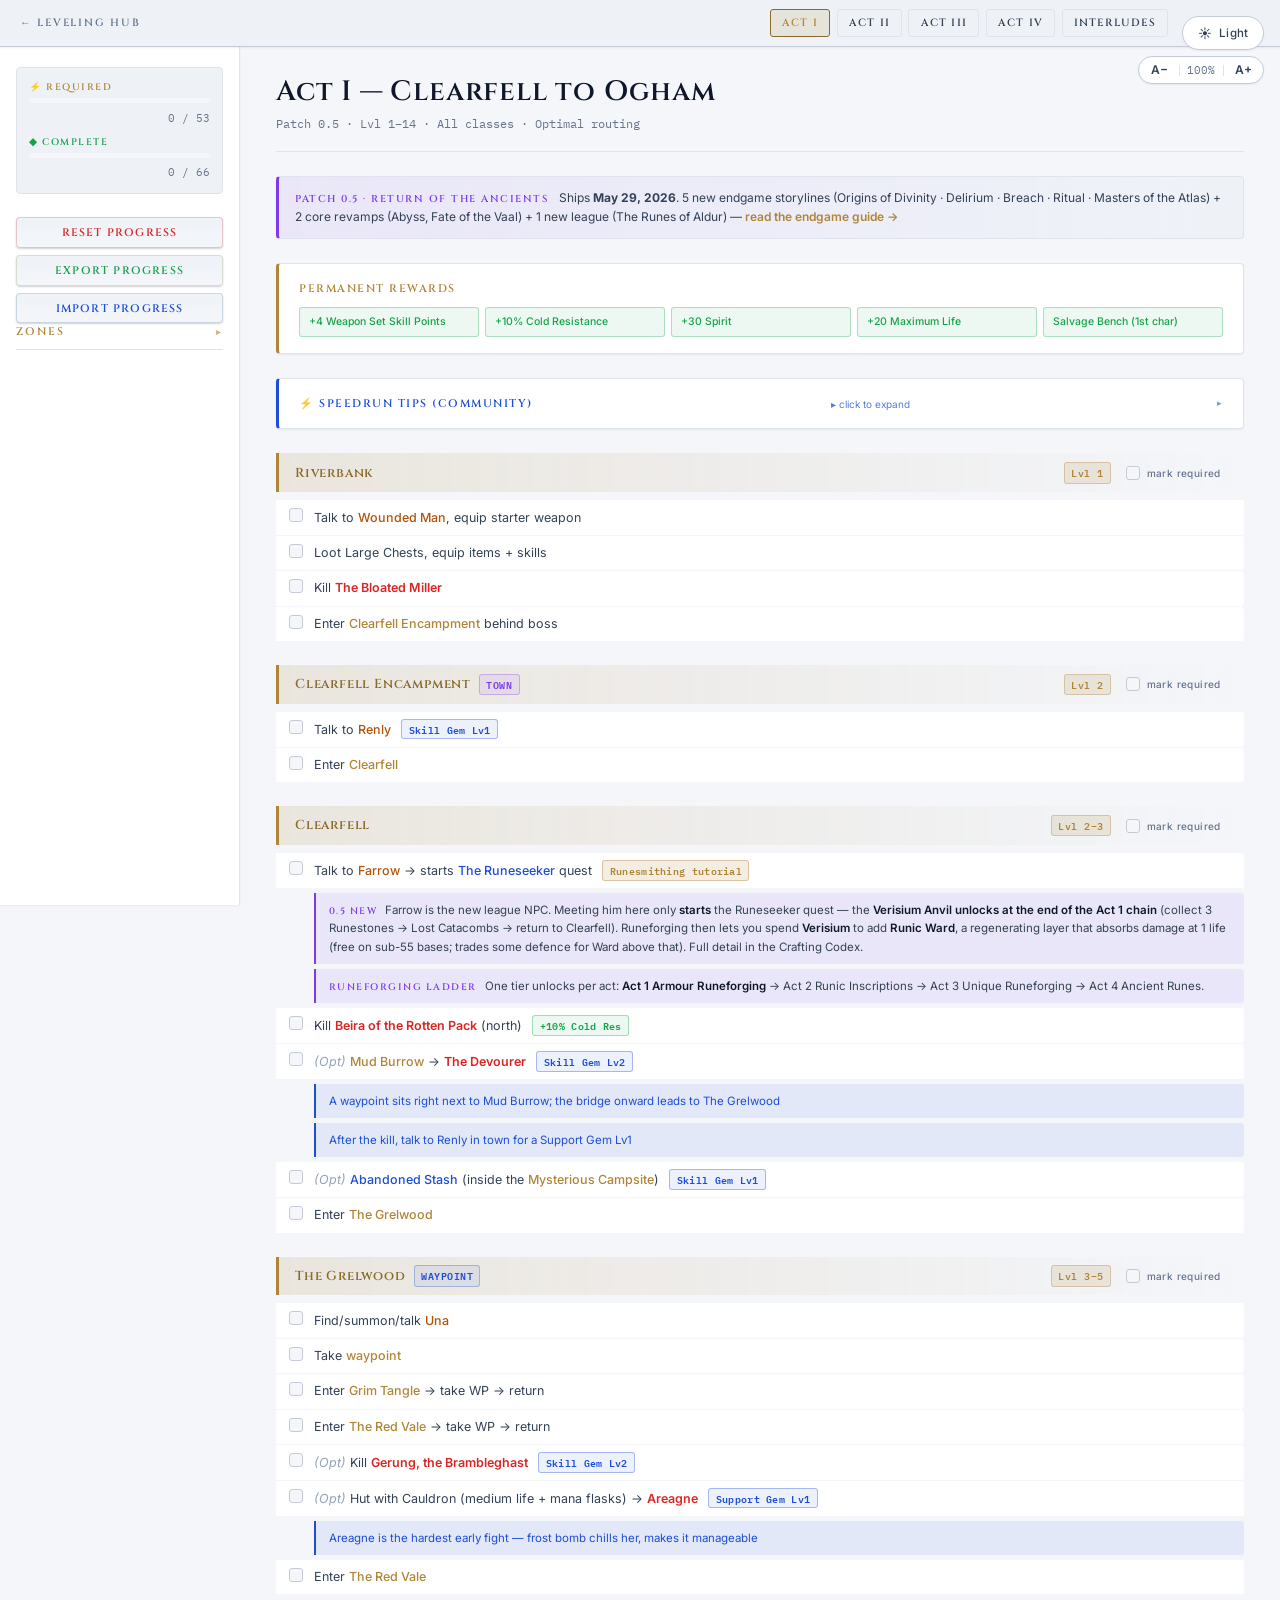
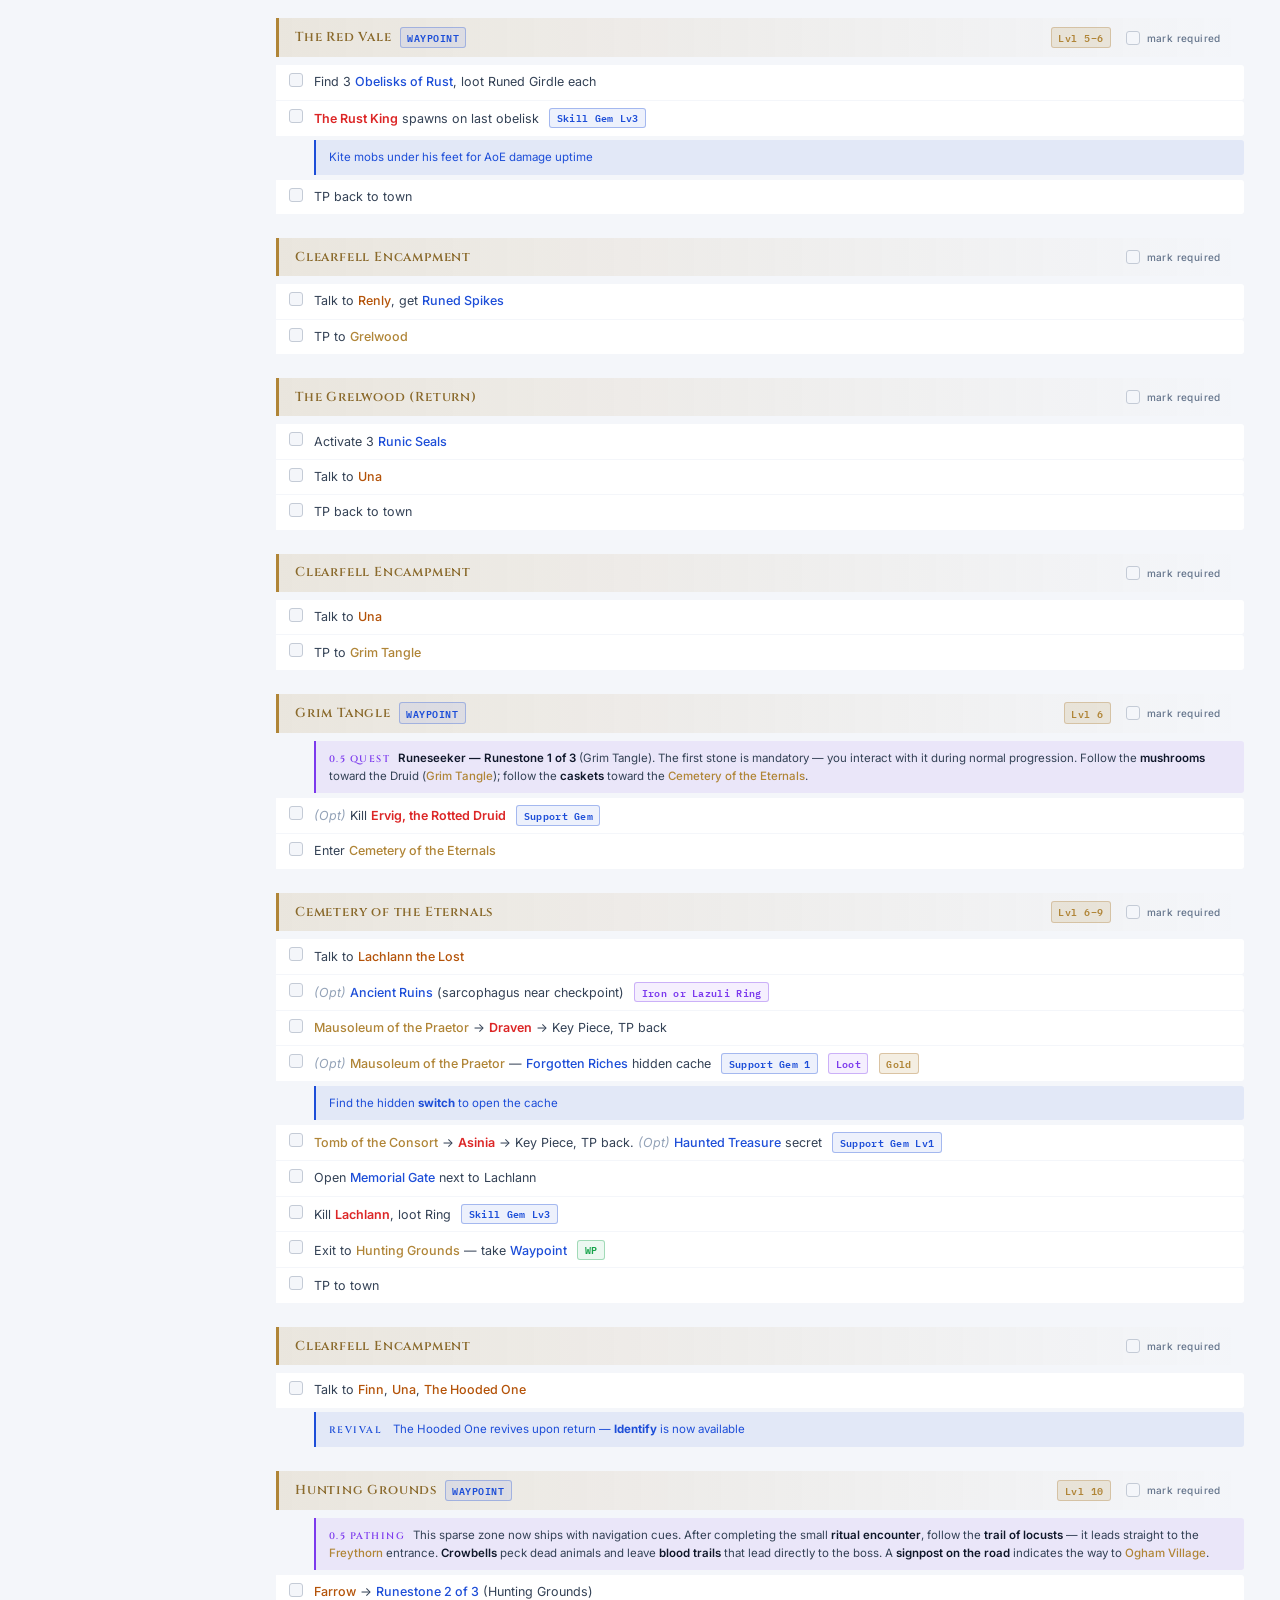
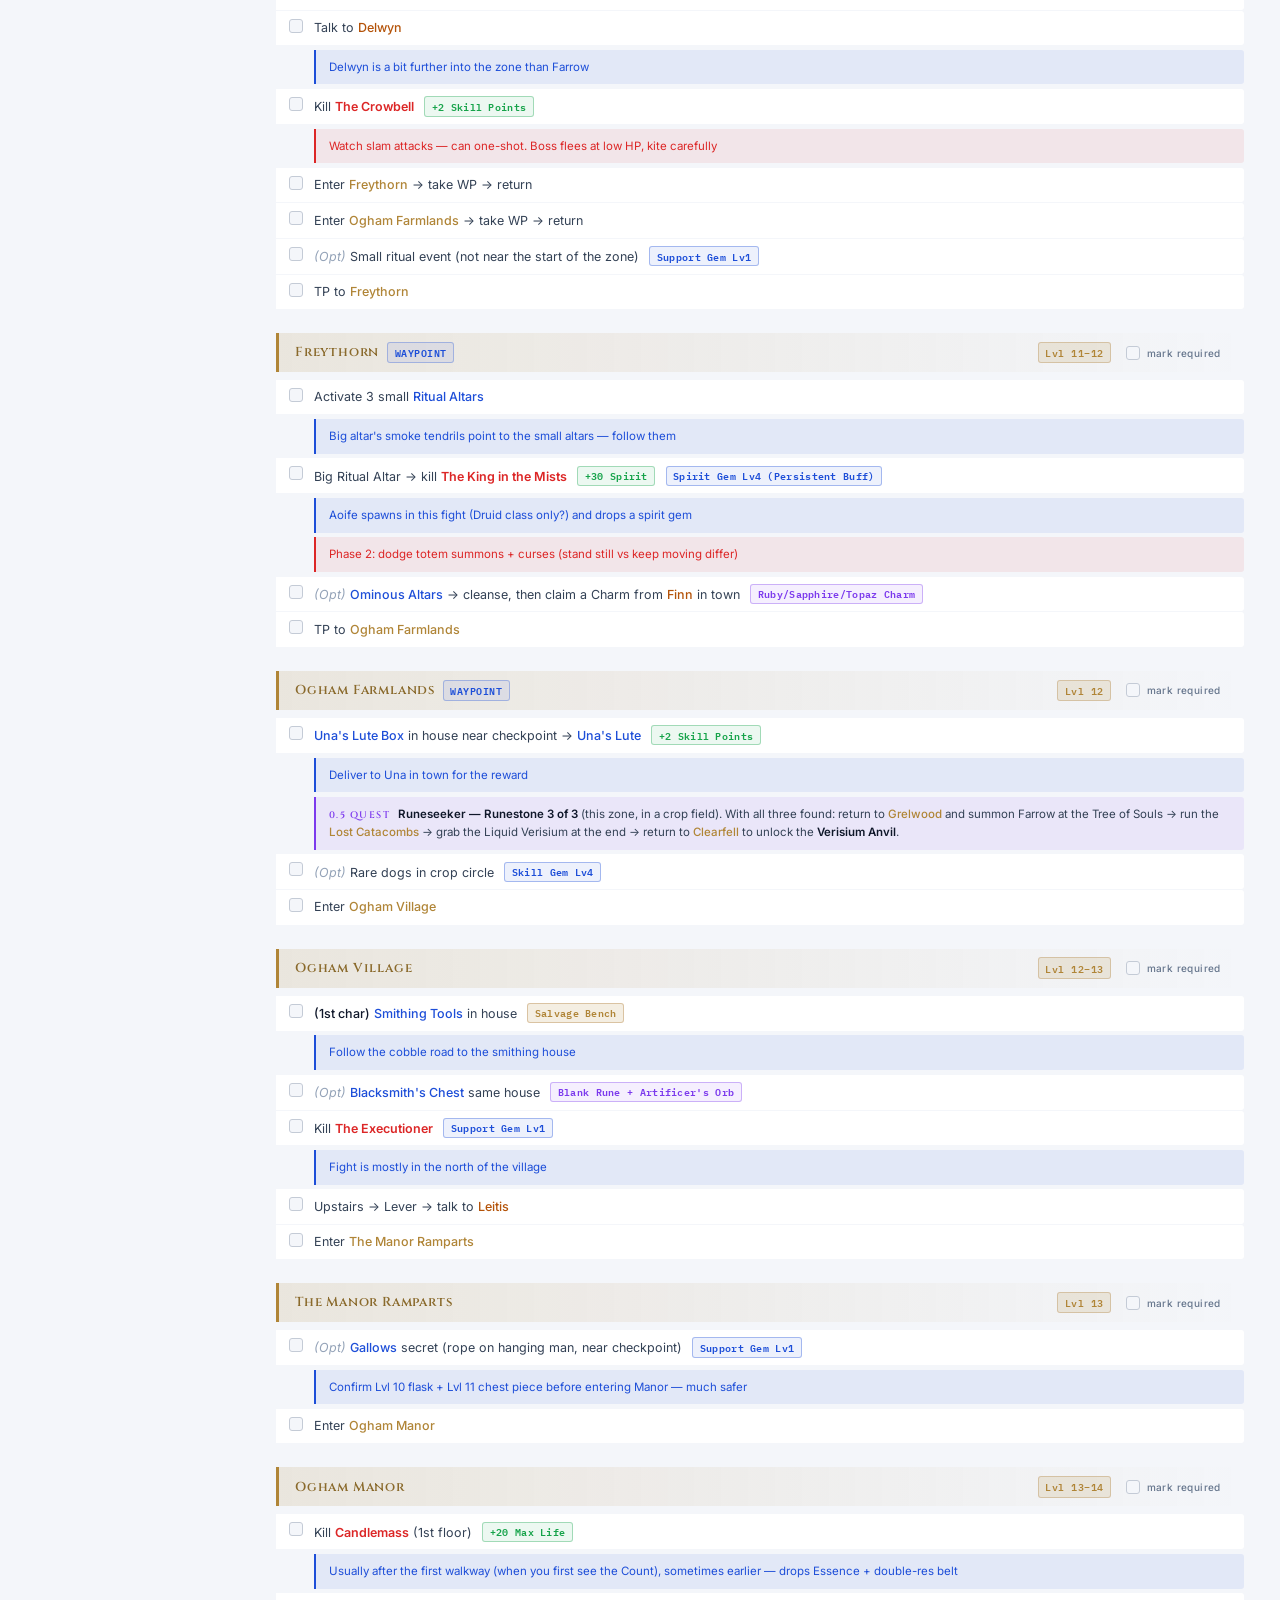
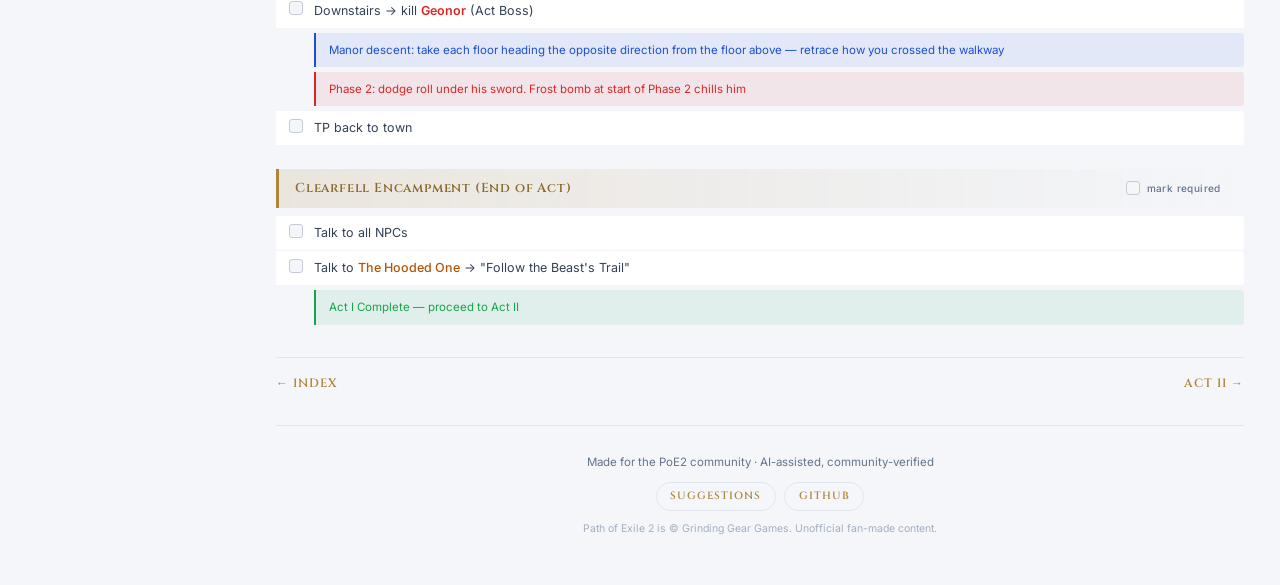
==== commit 661c97d5: "Act III: full 0.5 recheck + cross-act Runeforging consistency Act III (poe2_act3_guide.html): - Relo" ====
--- a/poe2_act1_guide.html
+++ b/poe2_act1_guide.html
@@ -185,6 +185,7 @@
             <div class="step" data-step="7"><div class="step-check" onclick="toggleStep(this)"><div class="checkbox"></div></div>
                 <div class="step-content">Talk to <span class="npc">Farrow</span> → starts <span class="item">The Runeseeker</span> quest <span class="reward-tag craft">Runesmithing tutorial</span></div></div>
             <div class="note new"><span class="label">0.5 New</span>Farrow is the new league NPC. Meeting him here only <strong>starts</strong> the Runeseeker quest — the <strong>Verisium Anvil unlocks at the end of the Act 1 chain</strong> (collect 3 Runestones → Lost Catacombs → return to Clearfell). Runeforging then lets you spend <strong>Verisium</strong> to add <strong>Runic Ward</strong>, a regenerating layer that absorbs damage at 1 life (free on sub-55 bases; trades some defence for Ward above that). Full detail in the Crafting Codex.</div>
+            <div class="note new"><span class="label">Runeforging ladder</span>One tier unlocks per act: <strong>Act 1 Armour Runeforging</strong> &rarr; Act 2 Runic Inscriptions &rarr; Act 3 Unique Runeforging &rarr; Act 4 Ancient Runes.</div>
             <div class="step" data-step="8"><div class="step-check" onclick="toggleStep(this)"><div class="checkbox"></div></div>
                 <div class="step-content">Kill <span class="boss">Beira of the Rotten Pack</span> (north) <span class="reward-tag">+10% Cold Res</span></div></div>
             <div class="step" data-step="9"><div class="step-check" onclick="toggleStep(this)"><div class="checkbox"></div></div>
--- a/assets/checklist.css
+++ b/assets/checklist.css
@@ -252,6 +252,19 @@
     display: inline-block; width: 0.9rem; margin-right: 0.45rem; text-indent: 0;
     font-size: 11px; line-height: inherit; vertical-align: baseline;
 }
+/* Collapsible info-box (details/summary) — default collapsed on all viewports */
+details.info-box > summary {
+    cursor: pointer; list-style: none;
+    font-family: 'Cinzel', serif; color: var(--gold); font-size: 11px;
+    letter-spacing: 1.5px; text-transform: uppercase; font-weight: 600;
+    display: flex; align-items: center; justify-content: space-between;
+}
+details.info-box > summary::-webkit-details-marker { display: none; }
+details.info-box > summary::after {
+    content: "▸"; font-size: 9px; opacity: 0.6; margin-left: 0.5rem; font-weight: 400;
+}
+details.info-box[open] > summary { margin-bottom: 0.6rem; }
+details.info-box[open] > summary::after { content: "▾"; }
 
 /* Zone header */
 .zone-header {
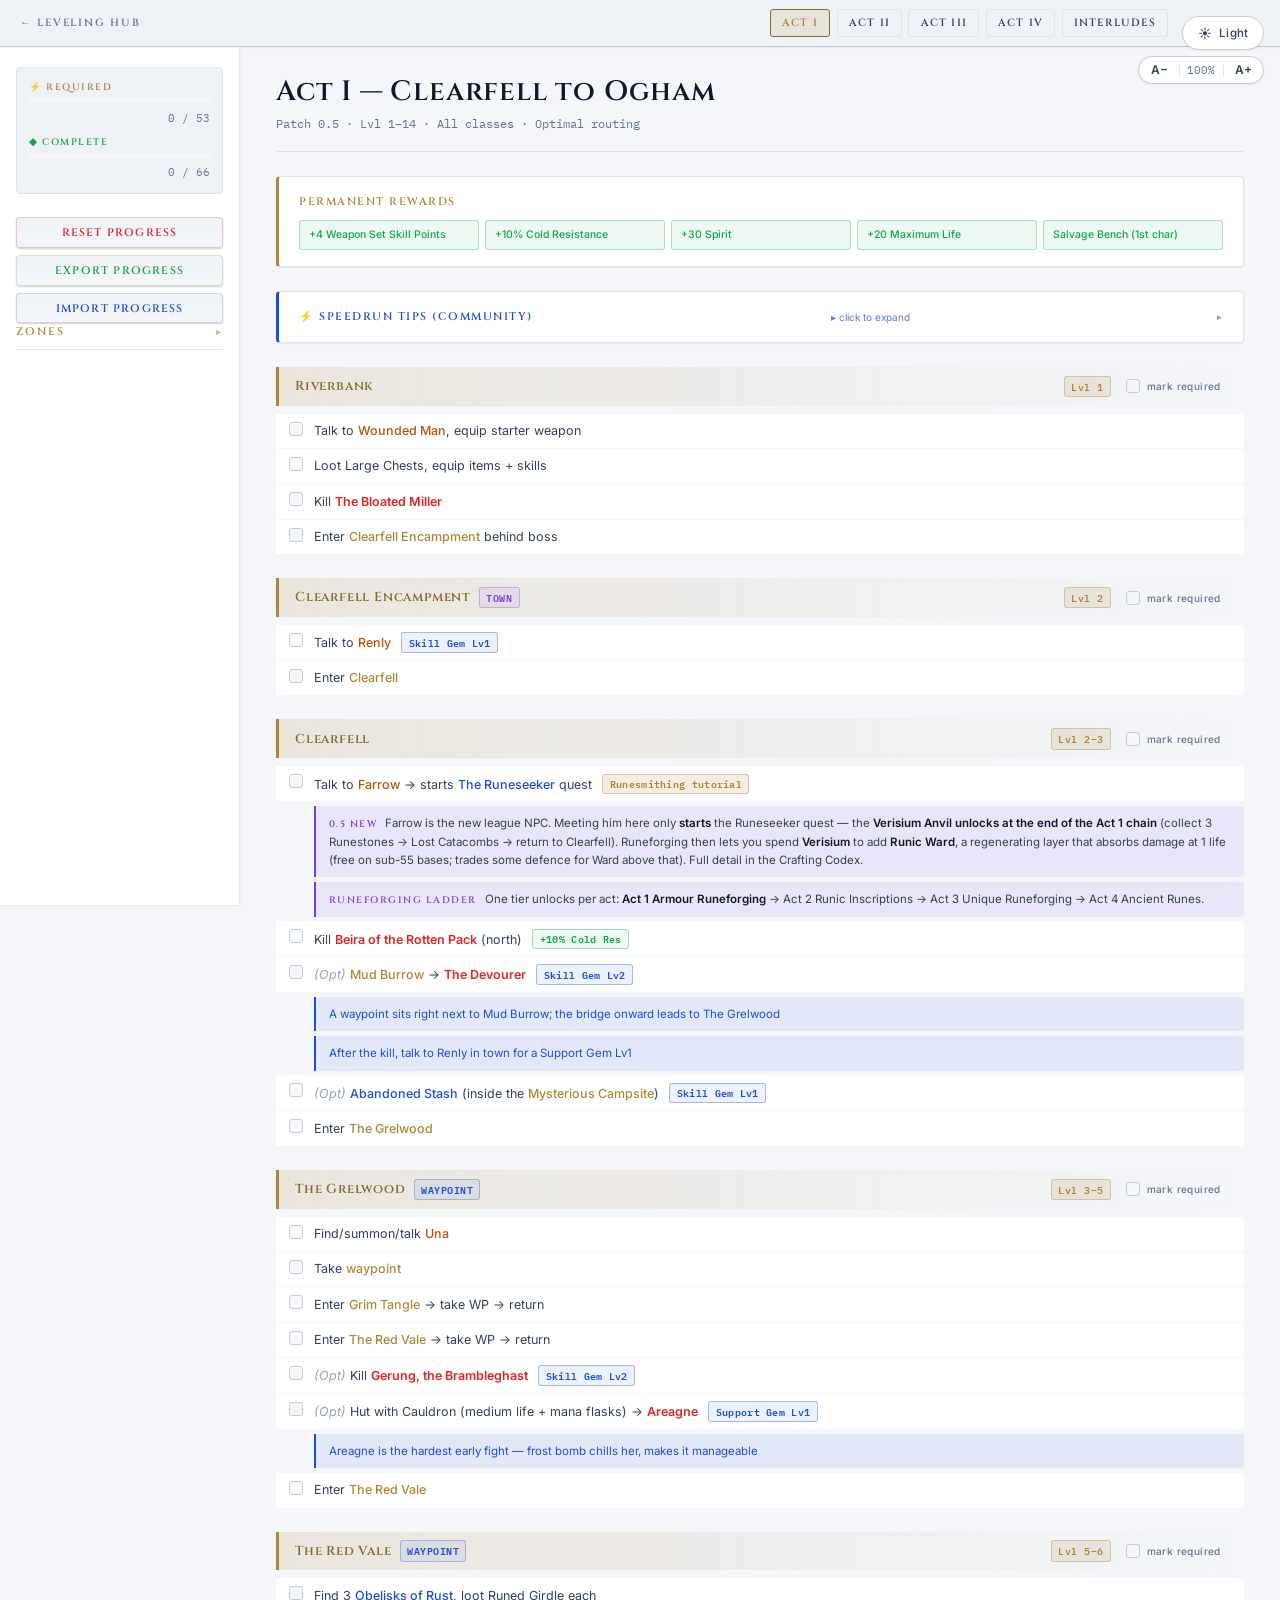
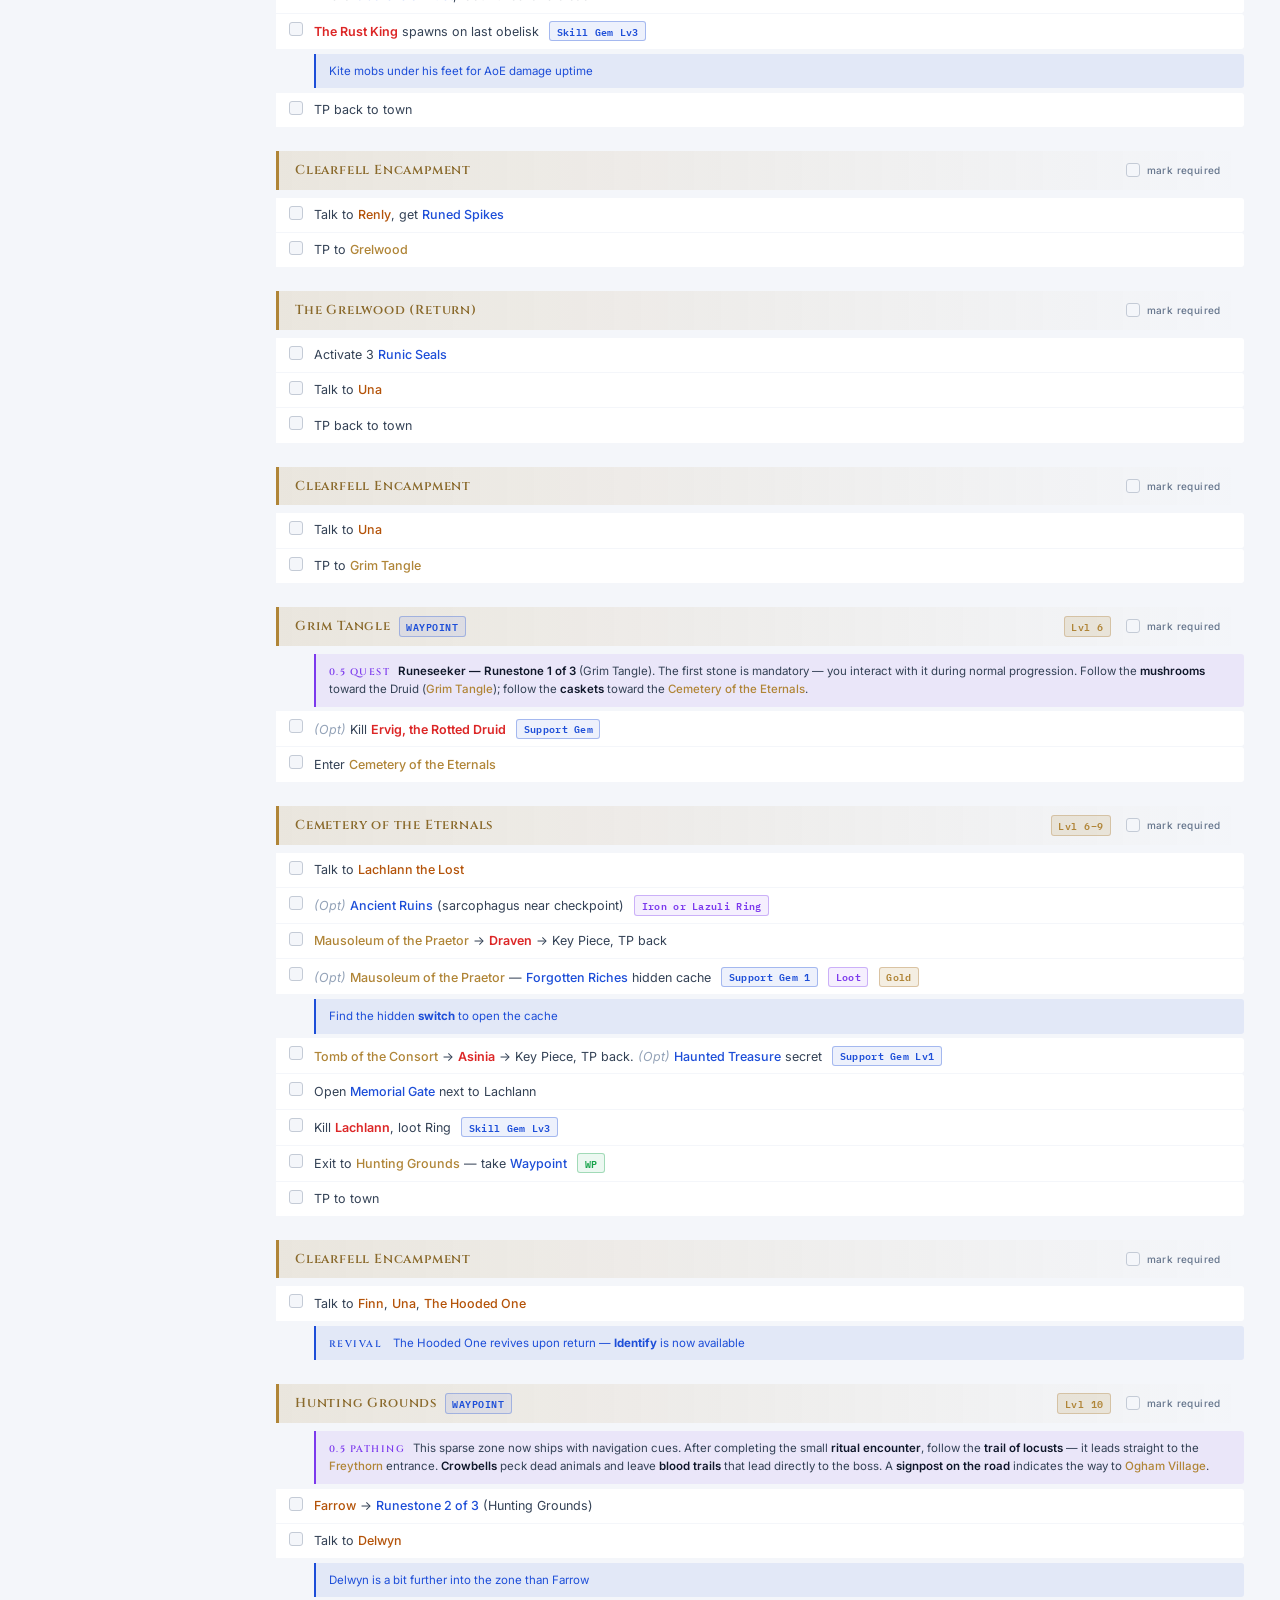
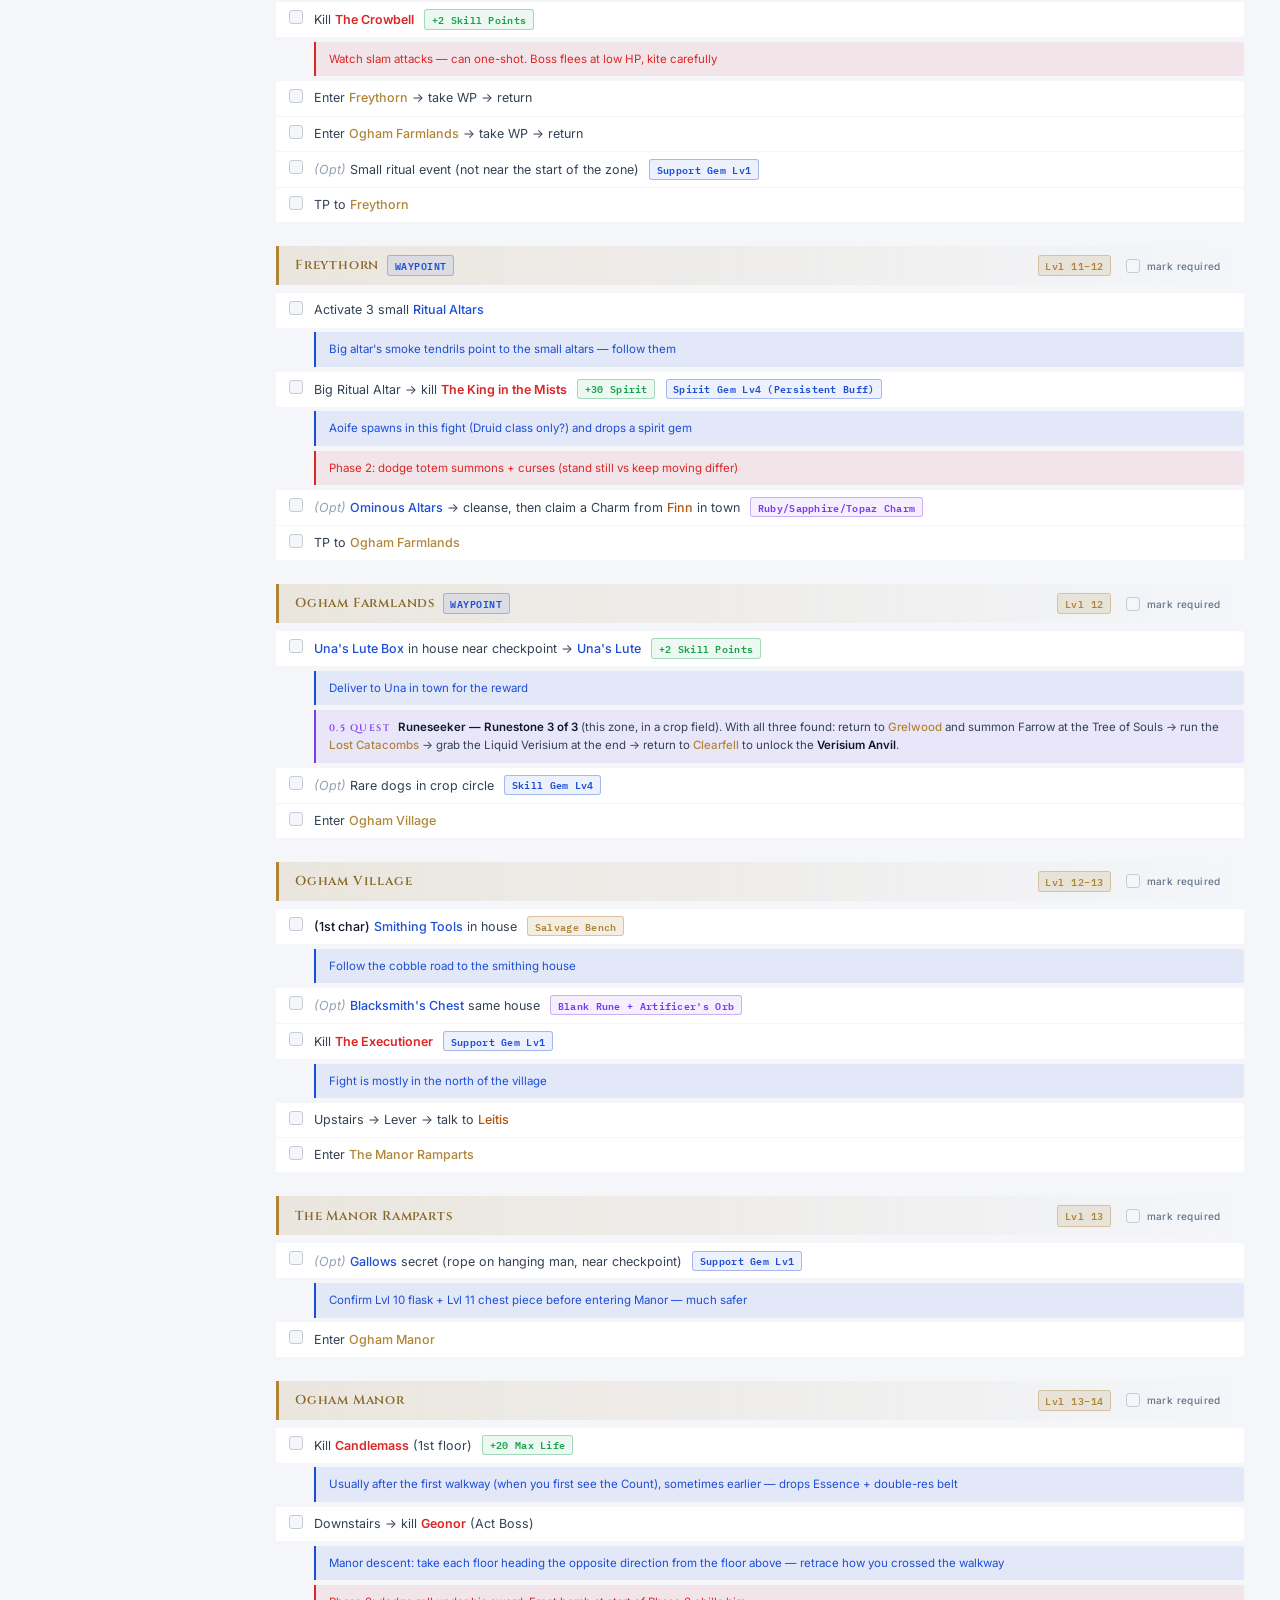
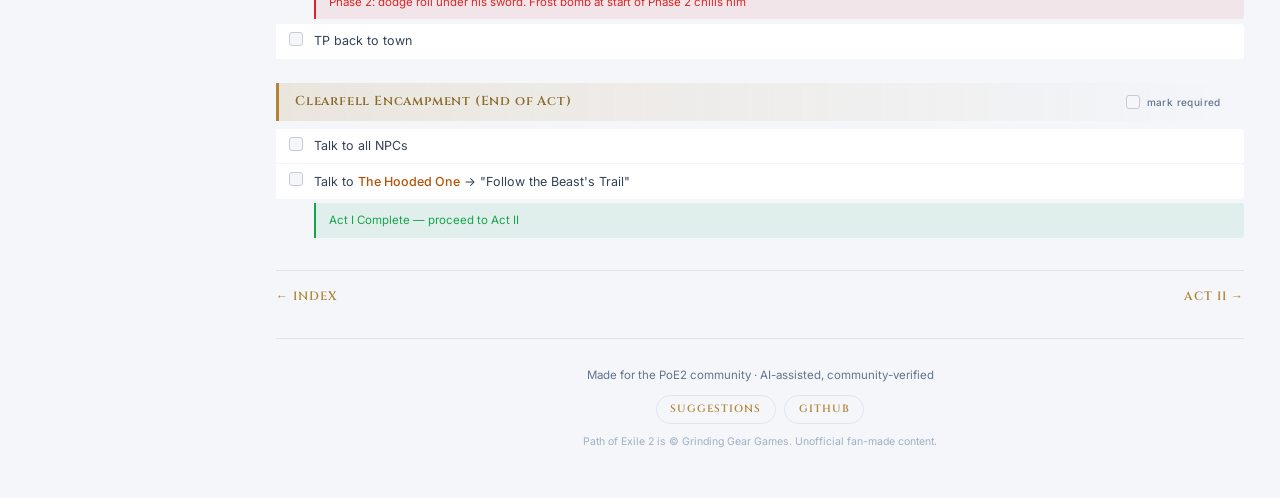
==== commit 134ea7ba: "Act IV: apply live 0.5 corrections + restructure; trim promo banner sitewide Act IV walkthrough rewo" ====
--- a/poe2_act1_guide.html
+++ b/poe2_act1_guide.html
@@ -130,11 +130,6 @@
                 <h1>Act I — Clearfell to Ogham</h1>
                 <span class="patch">Patch 0.5 · Lvl 1–14 · All classes · Optimal routing</span>
             </header>
-            <div class="endgame-banner">
-                <span class="label">Patch 0.5 · Return of the Ancients</span>
-                Ships <strong>May 29, 2026</strong>. 5 new endgame storylines (Origins of Divinity · Delirium · Breach · Ritual · Masters of the Atlas) + 2 core revamps (Abyss, Fate of the Vaal) + 1 new league (The Runes of Aldur) —
-                <a href="poe2_endgame_guide.html">read the endgame guide →</a>
-            </div>
 
 
             <div class="summary-box">
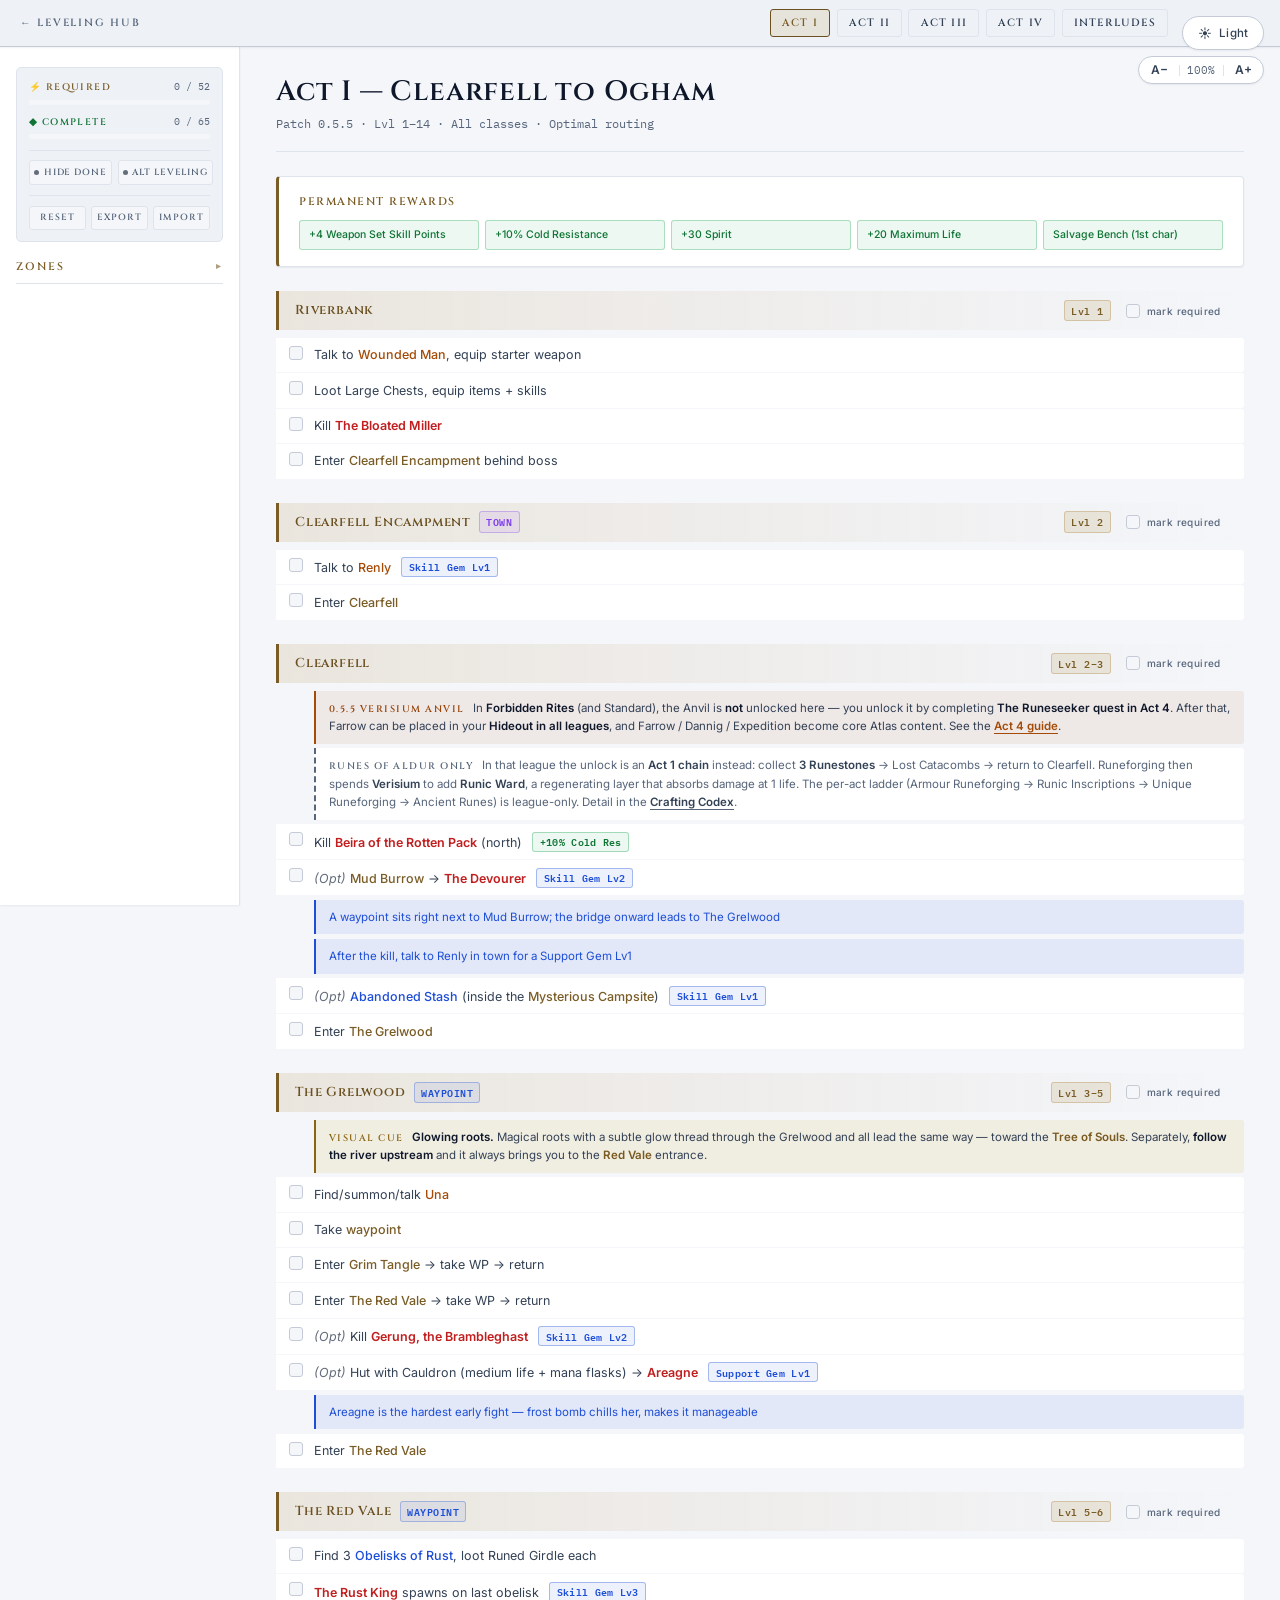
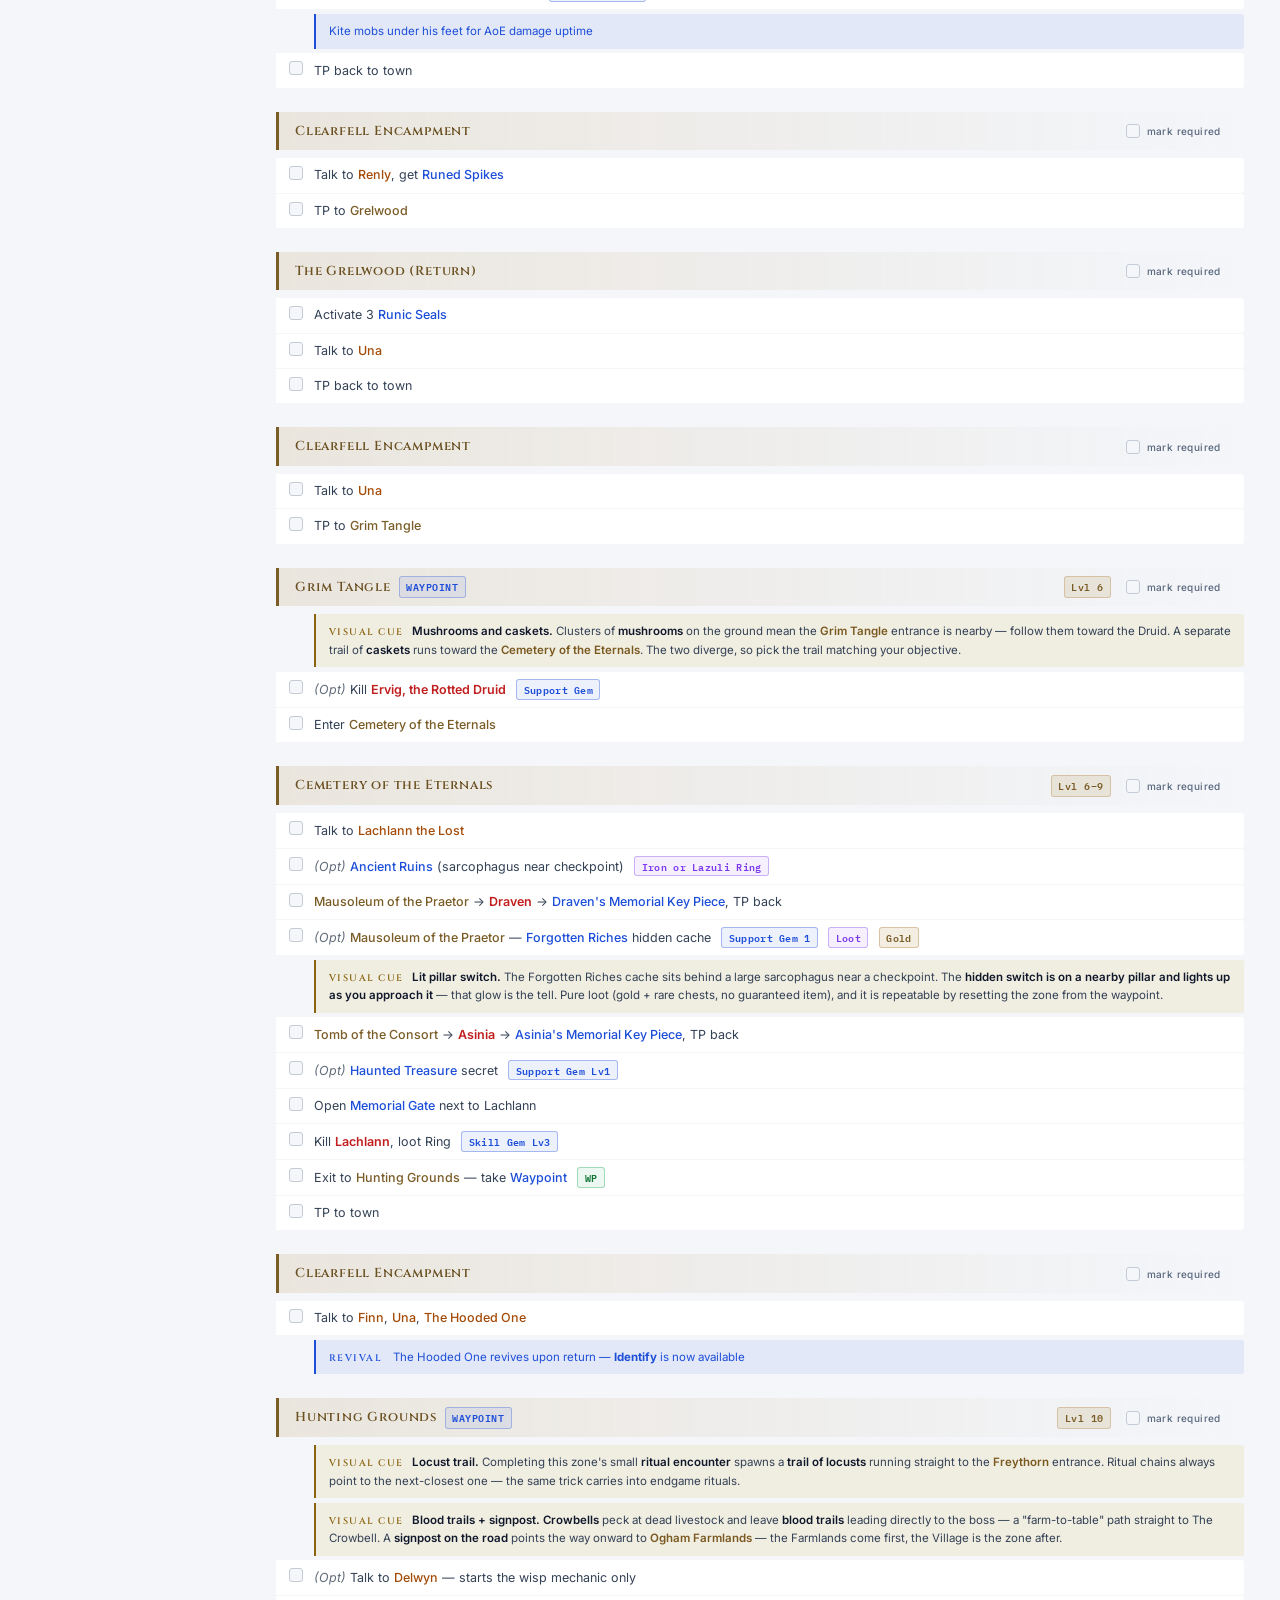
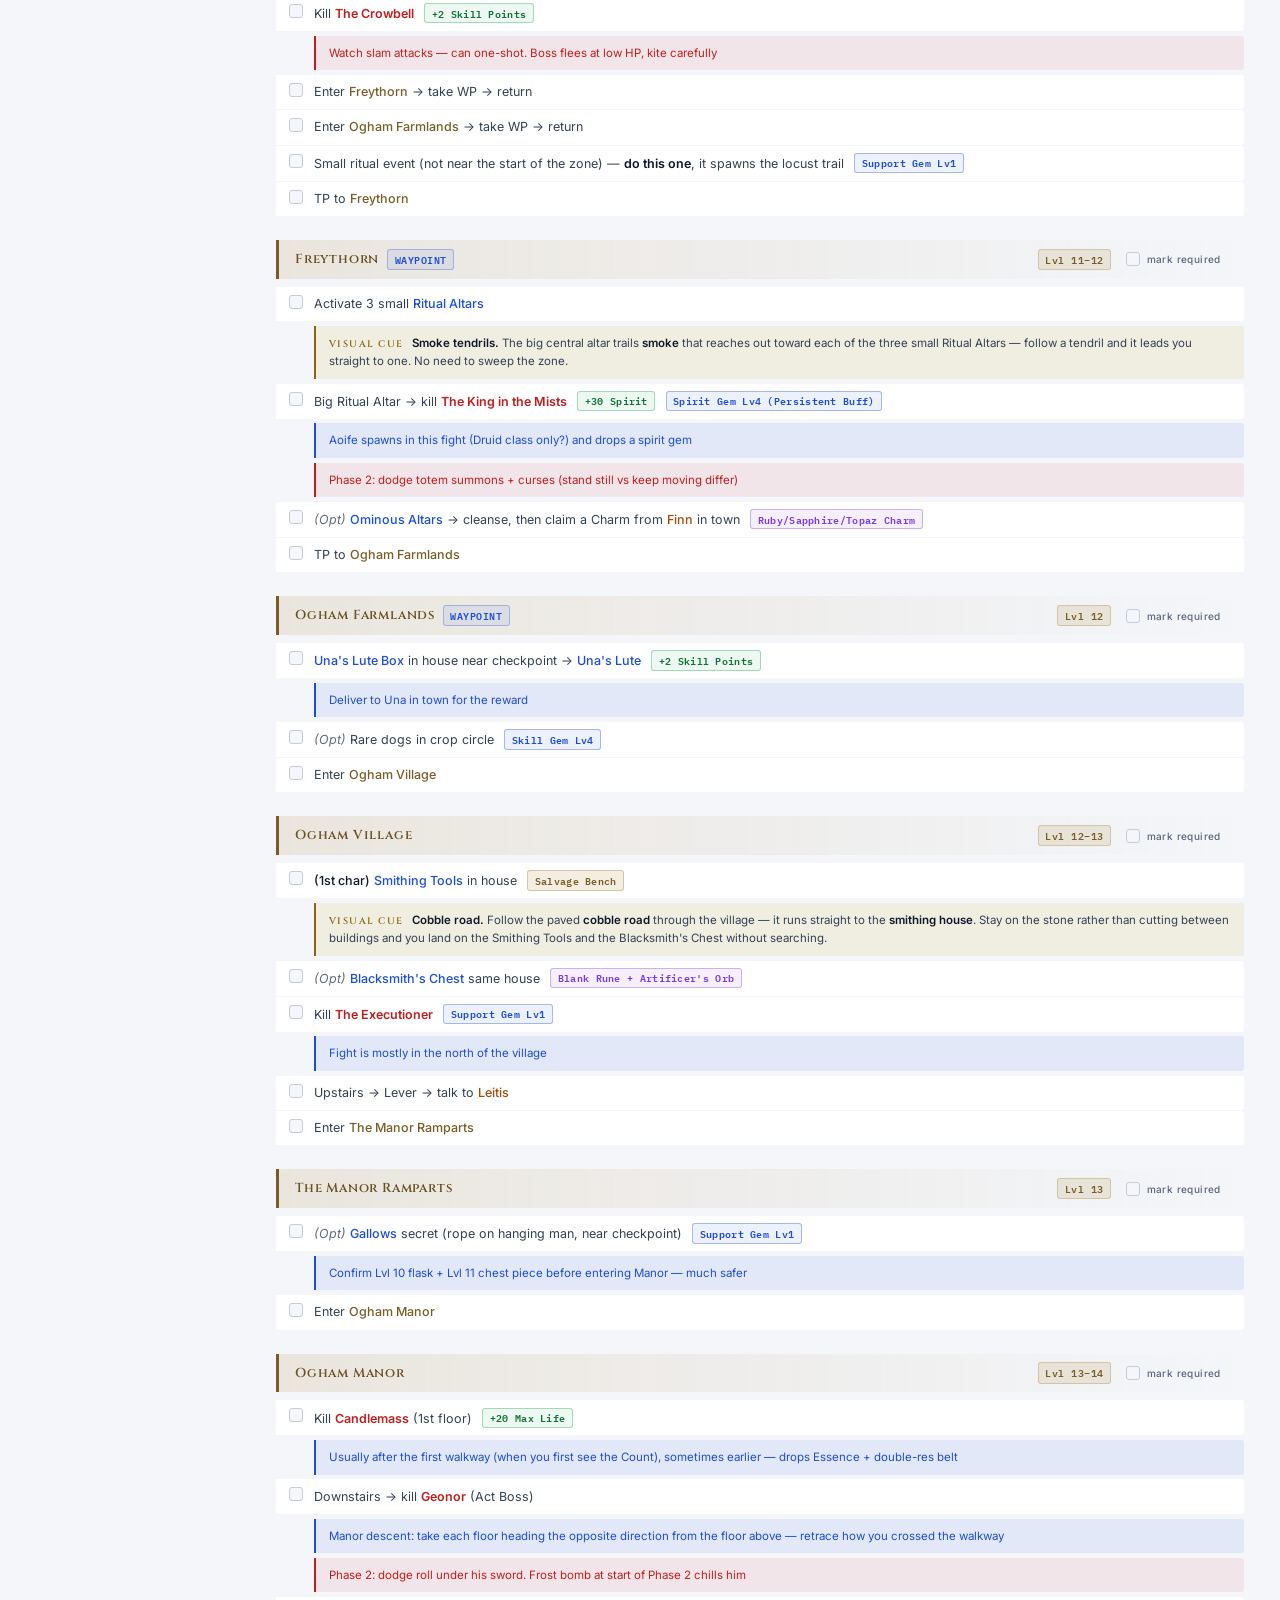
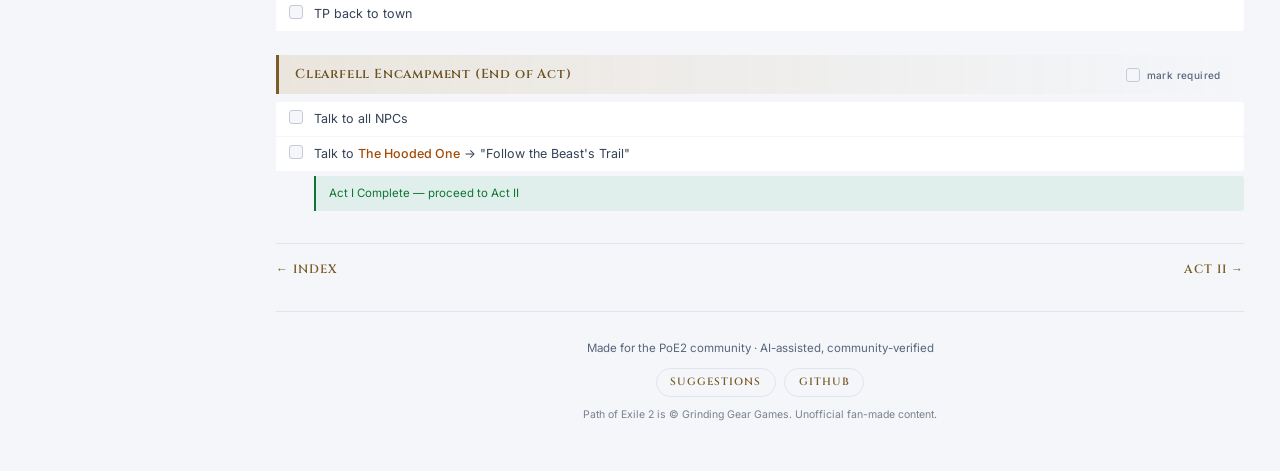
==== commit 66eb88d2: "feat(0.5.5): reconcile guides to Forbidden Rites, add view filters + Night theme Content — patch 0.5" ====
--- a/poe2_act1_guide.html
+++ b/poe2_act1_guide.html
@@ -14,25 +14,25 @@
 <head>
     <meta charset="UTF-8">
     <meta name="viewport" content="width=device-width, initial-scale=1.0">
-    <title>PoE 2 Act 1 Walkthrough — Clearfell to Ogham (Patch 0.5)</title>
-    <meta name="description" content="Path of Exile 2 Act 1 walkthrough with progress tracking. Optimal routing, all skill points and permanent rewards from Clearfell to Ogham Manor. Patch 0.5 (Return of the Ancients).">
+    <title>PoE 2 Act 1 Walkthrough — Clearfell to Ogham (Patch 0.5.5)</title>
+    <meta name="description" content="Path of Exile 2 Act 1 walkthrough with progress tracking. Optimal routing, all skill points and permanent rewards from Clearfell to Ogham Manor. Patch 0.5.5 (Forbidden Rites).">
     <meta name="author" content="domistae">
     <meta name="theme-color" content="#181410">
     <link rel="canonical" href="https://domistae.github.io/poe2-leveling/poe2_act1_guide.html">
 
     <meta property="og:type" content="article">
     <meta property="og:site_name" content="PoE 2 Leveling Guide">
-    <meta property="og:title" content="PoE 2 Act 1 Walkthrough — Clearfell to Ogham (Patch 0.5)">
-    <meta property="og:description" content="Optimal Act 1 routing with progress tracking — Clearfell to Ogham, all skill points and permanent rewards. Patch 0.5.">
+    <meta property="og:title" content="PoE 2 Act 1 Walkthrough — Clearfell to Ogham (Patch 0.5.5)">
+    <meta property="og:description" content="Optimal Act 1 routing with progress tracking — Clearfell to Ogham, all skill points and permanent rewards. Patch 0.5.5.">
     <meta property="og:url" content="https://domistae.github.io/poe2-leveling/poe2_act1_guide.html">
     <meta property="og:image" content="https://domistae.github.io/poe2-leveling/og-image.png">
     <meta property="og:image:width" content="1200">
     <meta property="og:image:height" content="630">
-    <meta property="og:image:alt" content="Path of Exile 2 Act 1 Walkthrough — Clearfell to Ogham Manor (Patch 0.5)">
+    <meta property="og:image:alt" content="Path of Exile 2 Act 1 Walkthrough — Clearfell to Ogham Manor (Patch 0.5.5)">
 
     <meta name="twitter:card" content="summary_large_image">
-    <meta name="twitter:title" content="PoE 2 Act 1 Walkthrough — Clearfell to Ogham (Patch 0.5)">
-    <meta name="twitter:description" content="Optimal Act 1 routing with progress tracking — Clearfell to Ogham, all skill points and permanent rewards. Patch 0.5.">
+    <meta name="twitter:title" content="PoE 2 Act 1 Walkthrough — Clearfell to Ogham (Patch 0.5.5)">
+    <meta name="twitter:description" content="Optimal Act 1 routing with progress tracking — Clearfell to Ogham, all skill points and permanent rewards. Patch 0.5.5.">
     <meta name="twitter:image" content="https://domistae.github.io/poe2-leveling/og-image.png">
 
     <meta name="google-site-verification" content="97--Tcu6ftMsekIsByOualijpqUhXa_pOvMME-dgzXM" />
@@ -50,12 +50,13 @@
         (function() {
             try {
                 var saved = localStorage.getItem('poe2-theme');
-                if (saved === 'light' || saved === 'dark') {
-                    document.documentElement.setAttribute('data-theme', saved);
-                } else {
+                if (saved !== 'light' && saved !== 'dark' && saved !== 'night') {
                     var prefersLight = window.matchMedia && window.matchMedia('(prefers-color-scheme: light)').matches;
-                    document.documentElement.setAttribute('data-theme', prefersLight ? 'light' : 'dark');
+                    saved = prefersLight ? 'light' : 'dark';
                 }
+                /* night reuses the dark theme + a [data-tint] layer */
+                document.documentElement.setAttribute('data-theme', saved === 'light' ? 'light' : 'dark');
+                if (saved === 'night') document.documentElement.setAttribute('data-tint', 'night');
             } catch (e) {
                 document.documentElement.setAttribute('data-theme', 'dark');
             }
@@ -87,26 +88,45 @@
 
     <div class="container">
         <aside class="sidebar">
-            <div class="progress-info">
-                <div class="progress-label">⚡ Required</div>
-                <div class="progress-bar-bg"><div class="progress-bar-fill fast" id="progressBarFast"></div></div>
-                <div class="progress-text" id="progressTextFast">0 / 0</div>
-                <div class="progress-label complete">◆ Complete</div>
-                <div class="progress-bar-bg"><div class="progress-bar-fill complete" id="progressBarComplete"></div></div>
-                <div class="progress-text" id="progressTextComplete">0 / 0</div>
-            </div>
-            <div class="sidebar-actions">
-                <button class="btn" onclick="resetProgress()">Reset Progress</button>
-                <button class="btn export" onclick="exportAllProgress()">Export Progress</button>
-                <button class="btn import" onclick="showImportDialog()">Import Progress</button>
+            <div class="progress-panel">
+                <div class="progress-row">
+                    <div class="progress-head">
+                        <span class="progress-name">⚡ Required</span>
+                        <span class="progress-count" id="progressTextFast">0 / 0</span>
+                    </div>
+                    <div class="progress-bar-bg"><div class="progress-bar-fill fast" id="progressBarFast"></div></div>
+                </div>
+                <div class="progress-row">
+                    <div class="progress-head">
+                        <span class="progress-name complete">◆ Complete</span>
+                        <span class="progress-count" id="progressTextComplete">0 / 0</span>
+                    </div>
+                    <div class="progress-bar-bg"><div class="progress-bar-fill complete" id="progressBarComplete"></div></div>
+                </div>
+
+                <div class="view-filters">
+                    <button type="button" class="view-chip" data-view="hide-completed" aria-pressed="false" title="Hide steps you have already ticked off">
+                        <span class="dot" aria-hidden="true"></span>Hide done
+                    </button>
+                    <button type="button" class="view-chip" data-view="alt-leveling" aria-pressed="false" title="Alt leveling — show only the necessary steps, hiding everything marked (Opt)">
+                        <span class="dot" aria-hidden="true"></span>Alt leveling
+                    </button>
+                </div>
+
+                <div class="panel-actions">
+                    <button class="mini-btn reset" onclick="resetProgress()" title="Clear progress on this page">Reset</button>
+                    <button class="mini-btn export" onclick="exportAllProgress()" title="Copy a progress code covering every page">Export</button>
+                    <button class="mini-btn import" onclick="showImportDialog()" title="Paste a progress code">Import</button>
+                </div>
                 <div id="importDialog" class="import-dialog" style="display:none;">
                     <textarea id="importCode" placeholder="Paste progress code…"></textarea>
                     <div class="import-actions">
-                        <button class="btn" onclick="importAllProgress()">Import</button>
-                        <button class="btn" onclick="hideImportDialog()">Cancel</button>
+                        <button class="mini-btn" onclick="importAllProgress()">Import</button>
+                        <button class="mini-btn" onclick="hideImportDialog()">Cancel</button>
                     </div>
                 </div>
             </div>
+
             <details class="sidebar-section zones-details">
                 <summary class="zones-summary">Zones</summary>
                 <a href="#riverbank" class="sidebar-link">Riverbank</a>
@@ -128,7 +148,7 @@
         <main class="main">
             <header class="header">
                 <h1>Act I — Clearfell to Ogham</h1>
-                <span class="patch">Patch 0.5 · Lvl 1–14 · All classes · Optimal routing</span>
+                <span class="patch">Patch 0.5.5 · Lvl 1–14 · All classes · Optimal routing</span>
             </header>
 
 
@@ -143,19 +163,6 @@
                 </div>
             </div>
 
-            <!-- SPEEDRUN TIPS — Community -->
-            <details class="info-box" style="border-left: 3px solid var(--steel); margin-bottom: 1.5rem;">
-                <summary style="color: var(--steel); cursor: pointer; font-family: 'Cinzel', serif; font-size: 11px; letter-spacing: 1.5px; text-transform: uppercase; font-weight: 600;">⚡ Speedrun Tips (Community) <span style="text-transform: none; font-family: 'Inter', sans-serif; font-size: 10px; font-weight: 400; letter-spacing: 0; opacity: 0.75;">▸ click to expand</span></summary>
-                <ul class="tip-list" style="margin-top: 0.75rem;">
-                    <li><span class="icon" style="color: var(--steel);">◆</span> <strong>Play with urgency.</strong> Minimize town time and never stop moving in a zone — even inefficient progress beats no progress.</li>
-                    <li><span class="icon" style="color: var(--steel);">◆</span> <strong>Focus magic packs.</strong> Blue-name (magic) monsters give ~3.5× the XP of equivalent whites. Skip white packs unless you're under-leveled.</li>
-                    <li><span class="icon" style="color: var(--steel);">◆</span> <strong>Don't mule.</strong> Push to the <strong>Red Vale weapon racks</strong> — they're guaranteed to drop a 2nd-tier Martial weapon (long quarterstaff, smithing hammer, tense crossbow).</li>
-                    <li><span class="icon" style="color: var(--steel);">◆</span> <strong>Ration regals/exalts.</strong> 1–2 regals per act, ideally on weapon bases that hit modifier breakpoints. Save exalts.</li>
-                    <li><span class="icon" style="color: var(--steel);">◆</span> <strong>Stay on the XP curve.</strong> Margin of safety = 3 levels under area + 1 per 16 character levels. Push XP when you fall outside it.</li>
-                    <li><span class="icon" style="color: var(--steel);">◆</span> <strong>Cemetery: do Draven first</strong>, then <strong>manually refresh the zone</strong> (leave and re-enter) before doing Asinia — her drops scale with the higher zone level.</li>
-                    <li><span class="icon" style="color: var(--steel);">◆</span> <strong>Aim for Lvl 14</strong> before the Geonor fight.</li>
-                </ul>
-            </details>
 
             <!-- RIVERBANK -->
             <div class="zone-header" id="riverbank">Riverbank <span class="lvl">Lvl 1</span></div>
@@ -177,10 +184,8 @@
 
             <!-- CLEARFELL -->
             <div class="zone-header" id="clearfell">Clearfell <span class="lvl">Lvl 2–3</span></div>
-            <div class="step" data-step="7"><div class="step-check" onclick="toggleStep(this)"><div class="checkbox"></div></div>
-                <div class="step-content">Talk to <span class="npc">Farrow</span> → starts <span class="item">The Runeseeker</span> quest <span class="reward-tag craft">Runesmithing tutorial</span></div></div>
-            <div class="note new"><span class="label">0.5 New</span>Farrow is the new league NPC. Meeting him here only <strong>starts</strong> the Runeseeker quest — the <strong>Verisium Anvil unlocks at the end of the Act 1 chain</strong> (collect 3 Runestones → Lost Catacombs → return to Clearfell). Runeforging then lets you spend <strong>Verisium</strong> to add <strong>Runic Ward</strong>, a regenerating layer that absorbs damage at 1 life (free on sub-55 bases; trades some defence for Ward above that). Full detail in the Crafting Codex.</div>
-            <div class="note new"><span class="label">Runeforging ladder</span>One tier unlocks per act: <strong>Act 1 Armour Runeforging</strong> &rarr; Act 2 Runic Inscriptions &rarr; Act 3 Unique Runeforging &rarr; Act 4 Ancient Runes.</div>
+            <div class="note change"><span class="label">0.5.5 Verisium Anvil</span>In <strong>Forbidden Rites</strong> (and Standard), the Anvil is <strong>not</strong> unlocked here — you unlock it by completing <strong>The Runeseeker quest in Act 4</strong>. After that, <span class="npc">Farrow</span> can be placed in your <strong>Hideout in all leagues</strong>, and Farrow / Dannig / Expedition become core Atlas content. See the <a href="poe2_act4_guide.html">Act 4 guide</a>.</div>
+            <div class="note legacy"><span class="label">Runes of Aldur only</span>In that league the unlock is an <strong>Act 1 chain</strong> instead: collect <strong>3 Runestones</strong> → <span class="loc">Lost Catacombs</span> → return to <span class="loc">Clearfell</span>. Runeforging then spends <strong>Verisium</strong> to add <strong>Runic Ward</strong>, a regenerating layer that absorbs damage at 1 life. The per-act ladder (Armour Runeforging → Runic Inscriptions → Unique Runeforging → Ancient Runes) is league-only. Detail in the <a href="poe2_crafting_codex.html">Crafting Codex</a>.</div>
             <div class="step" data-step="8"><div class="step-check" onclick="toggleStep(this)"><div class="checkbox"></div></div>
                 <div class="step-content">Kill <span class="boss">Beira of the Rotten Pack</span> (north) <span class="reward-tag">+10% Cold Res</span></div></div>
             <div class="step" data-step="9"><div class="step-check" onclick="toggleStep(this)"><div class="checkbox"></div></div>
@@ -194,6 +199,7 @@
 
             <!-- GRELWOOD -->
             <div class="zone-header" id="grelwood">The Grelwood <span class="wp">WAYPOINT</span> <span class="lvl">Lvl 3–5</span></div>
+            <div class="note cue"><span class="label">Visual Cue</span><strong>Glowing roots.</strong> Magical roots with a subtle glow thread through the Grelwood and all lead the same way — toward the <span class="loc">Tree of Souls</span>. Separately, <strong>follow the river upstream</strong> and it always brings you to the <span class="loc">Red Vale</span> entrance.</div>
             <div class="step" data-step="12"><div class="step-check" onclick="toggleStep(this)"><div class="checkbox"></div></div>
                 <div class="step-content">Find/summon/talk <span class="npc">Una</span></div></div>
             <div class="step" data-step="13"><div class="step-check" onclick="toggleStep(this)"><div class="checkbox"></div></div>
@@ -245,7 +251,7 @@
 
             <!-- GRIM TANGLE -->
             <div class="zone-header" id="grimtangle">Grim Tangle <span class="wp">WAYPOINT</span> <span class="lvl">Lvl 6</span></div>
-            <div class="note new"><span class="label">0.5 Quest</span><strong>Runeseeker — Runestone 1 of 3</strong> (Grim Tangle). The first stone is mandatory — you interact with it during normal progression. Follow the <strong>mushrooms</strong> toward the Druid (<span class="loc">Grim Tangle</span>); follow the <strong>caskets</strong> toward the <span class="loc">Cemetery of the Eternals</span>.</div>
+            <div class="note cue"><span class="label">Visual Cue</span><strong>Mushrooms and caskets.</strong> Clusters of <strong>mushrooms</strong> on the ground mean the <span class="loc">Grim Tangle</span> entrance is nearby — follow them toward the Druid. A separate trail of <strong>caskets</strong> runs toward the <span class="loc">Cemetery of the Eternals</span>. The two diverge, so pick the trail matching your objective.</div>
             <div class="step" data-step="29"><div class="step-check" onclick="toggleStep(this)"><div class="checkbox"></div></div>
                 <div class="step-content"><span class="skip">(Opt)</span> Kill <span class="boss">Ervig, the Rotted Druid</span> <span class="reward-tag gem">Support Gem</span></div></div>
             <div class="step" data-step="30"><div class="step-check" onclick="toggleStep(this)"><div class="checkbox"></div></div>
@@ -258,12 +264,14 @@
             <div class="step" data-step="32"><div class="step-check" onclick="toggleStep(this)"><div class="checkbox"></div></div>
                 <div class="step-content"><span class="skip">(Opt)</span> <span class="item">Ancient Ruins</span> (sarcophagus near checkpoint) <span class="reward-tag optional">Iron or Lazuli Ring</span></div></div>
             <div class="step" data-step="33"><div class="step-check" onclick="toggleStep(this)"><div class="checkbox"></div></div>
-                <div class="step-content"><span class="loc">Mausoleum of the Praetor</span> → <span class="boss">Draven</span> → Key Piece, TP back</div></div>
+                <div class="step-content"><span class="loc">Mausoleum of the Praetor</span> → <span class="boss">Draven</span> → <span class="item">Draven's Memorial Key Piece</span>, TP back</div></div>
             <div class="step" data-step="34"><div class="step-check" onclick="toggleStep(this)"><div class="checkbox"></div></div>
                 <div class="step-content"><span class="skip">(Opt)</span> <span class="loc">Mausoleum of the Praetor</span> — <span class="item">Forgotten Riches</span> hidden cache <span class="reward-tag gem">Support Gem 1</span> <span class="reward-tag optional">Loot</span> <span class="reward-tag craft">Gold</span></div></div>
-            <div class="note tip">Find the hidden <strong>switch</strong> to open the cache</div>
+            <div class="note cue"><span class="label">Visual Cue</span><strong>Lit pillar switch.</strong> The <span class="item">Forgotten Riches</span> cache sits behind a large sarcophagus near a checkpoint. The <strong>hidden switch is on a nearby pillar and lights up as you approach it</strong> — that glow is the tell. Pure loot (gold + rare chests, no guaranteed item), and it is repeatable by resetting the zone from the waypoint.</div>
             <div class="step" data-step="35"><div class="step-check" onclick="toggleStep(this)"><div class="checkbox"></div></div>
-                <div class="step-content"><span class="loc">Tomb of the Consort</span> → <span class="boss">Asinia</span> → Key Piece, TP back. <span class="skip">(Opt)</span> <span class="item">Haunted Treasure</span> secret <span class="reward-tag gem">Support Gem Lv1</span></div></div>
+                <div class="step-content"><span class="loc">Tomb of the Consort</span> → <span class="boss">Asinia</span> → <span class="item">Asinia's Memorial Key Piece</span>, TP back</div></div>
+            <div class="step" data-step="67"><div class="step-check" onclick="toggleStep(this)"><div class="checkbox"></div></div>
+                <div class="step-content"><span class="skip">(Opt)</span> <span class="item">Haunted Treasure</span> secret <span class="reward-tag gem">Support Gem Lv1</span></div></div>
             <div class="step" data-step="36"><div class="step-check" onclick="toggleStep(this)"><div class="checkbox"></div></div>
                 <div class="step-content">Open <span class="item">Memorial Gate</span> next to Lachlann</div></div>
             <div class="step" data-step="37"><div class="step-check" onclick="toggleStep(this)"><div class="checkbox"></div></div>
@@ -281,12 +289,10 @@
 
             <!-- HUNTING GROUNDS -->
             <div class="zone-header" id="hunting">Hunting Grounds <span class="wp">WAYPOINT</span> <span class="lvl">Lvl 10</span></div>
-            <div class="note new"><span class="label">0.5 Pathing</span>This sparse zone now ships with navigation cues. After completing the small <strong>ritual encounter</strong>, follow the <strong>trail of locusts</strong> — it leads straight to the <span class="loc">Freythorn</span> entrance. <strong>Crowbells</strong> peck dead animals and leave <strong>blood trails</strong> that lead directly to the boss. A <strong>signpost on the road</strong> indicates the way to <span class="loc">Ogham Village</span>.</div>
-            <div class="step" data-step="41"><div class="step-check" onclick="toggleStep(this)"><div class="checkbox"></div></div>
-                <div class="step-content"><span class="npc">Farrow</span> → <span class="item">Runestone 2 of 3</span> (Hunting Grounds)</div></div>
+            <div class="note cue"><span class="label">Visual Cue</span><strong>Locust trail.</strong> Completing this zone's small <strong>ritual encounter</strong> spawns a <strong>trail of locusts</strong> running straight to the <span class="loc">Freythorn</span> entrance. Ritual chains always point to the next-closest one — the same trick carries into endgame rituals.</div>
+            <div class="note cue"><span class="label">Visual Cue</span><strong>Blood trails + signpost.</strong> <strong>Crowbells</strong> peck at dead livestock and leave <strong>blood trails</strong> leading directly to the boss — a "farm-to-table" path straight to <span class="boss">The Crowbell</span>. A <strong>signpost on the road</strong> points the way onward to <span class="loc">Ogham Farmlands</span> — the Farmlands come first, the Village is the zone after.</div>
             <div class="step" data-step="42"><div class="step-check" onclick="toggleStep(this)"><div class="checkbox"></div></div>
-                <div class="step-content">Talk to <span class="npc">Delwyn</span></div></div>
-            <div class="note tip"><span class="npc">Delwyn</span> is a bit further into the zone than Farrow</div>
+                <div class="step-content"><span class="skip">(Opt)</span> Talk to <span class="npc">Delwyn</span> — starts the wisp mechanic only</div></div>
             <div class="step" data-step="43"><div class="step-check" onclick="toggleStep(this)"><div class="checkbox"></div></div>
                 <div class="step-content">Kill <span class="boss">The Crowbell</span> <span class="reward-tag">+2 Skill Points</span></div></div>
             <div class="note warning">Watch slam attacks — can one-shot. Boss flees at low HP, kite carefully</div>
@@ -295,7 +301,7 @@
             <div class="step" data-step="45"><div class="step-check" onclick="toggleStep(this)"><div class="checkbox"></div></div>
                 <div class="step-content">Enter <span class="loc">Ogham Farmlands</span> → take WP → return</div></div>
             <div class="step" data-step="46"><div class="step-check" onclick="toggleStep(this)"><div class="checkbox"></div></div>
-                <div class="step-content"><span class="skip">(Opt)</span> Small ritual event (not near the start of the zone) <span class="reward-tag gem">Support Gem Lv1</span></div></div>
+                <div class="step-content">Small ritual event (not near the start of the zone) — <strong>do this one</strong>, it spawns the locust trail <span class="reward-tag gem">Support Gem Lv1</span></div></div>
             <div class="step" data-step="47"><div class="step-check" onclick="toggleStep(this)"><div class="checkbox"></div></div>
                 <div class="step-content">TP to <span class="loc">Freythorn</span></div></div>
 
@@ -303,7 +309,7 @@
             <div class="zone-header" id="freythorn">Freythorn <span class="wp">WAYPOINT</span> <span class="lvl">Lvl 11–12</span></div>
             <div class="step" data-step="48"><div class="step-check" onclick="toggleStep(this)"><div class="checkbox"></div></div>
                 <div class="step-content">Activate 3 small <span class="item">Ritual Altars</span></div></div>
-            <div class="note tip">Big altar's smoke tendrils point to the small altars — follow them</div>
+            <div class="note cue"><span class="label">Visual Cue</span><strong>Smoke tendrils.</strong> The big central altar trails <strong>smoke</strong> that reaches out toward each of the three small <span class="item">Ritual Altars</span> — follow a tendril and it leads you straight to one. No need to sweep the zone.</div>
             <div class="step" data-step="49"><div class="step-check" onclick="toggleStep(this)"><div class="checkbox"></div></div>
                 <div class="step-content">Big Ritual Altar → kill <span class="boss">The King in the Mists</span> <span class="reward-tag">+30 Spirit</span> <span class="reward-tag gem">Spirit Gem Lv4 (Persistent Buff)</span></div></div>
             <div class="note tip"><span class="npc">Aoife</span> spawns in this fight (Druid class only?) and drops a spirit gem</div>
@@ -318,7 +324,6 @@
             <div class="step" data-step="52"><div class="step-check" onclick="toggleStep(this)"><div class="checkbox"></div></div>
                 <div class="step-content"><span class="item">Una's Lute Box</span> in house near checkpoint → <span class="item">Una's Lute</span> <span class="reward-tag">+2 Skill Points</span></div></div>
             <div class="note tip">Deliver to Una in town for the reward</div>
-            <div class="note new"><span class="label">0.5 Quest</span><strong>Runeseeker — Runestone 3 of 3</strong> (this zone, in a crop field). With all three found: return to <span class="loc">Grelwood</span> and summon <span class="npc">Farrow</span> at the <span class="item">Tree of Souls</span> → run the <span class="loc">Lost Catacombs</span> → grab the <span class="item">Liquid Verisium</span> at the end → return to <span class="loc">Clearfell</span> to unlock the <strong>Verisium Anvil</strong>.</div>
             <div class="step" data-step="53"><div class="step-check" onclick="toggleStep(this)"><div class="checkbox"></div></div>
                 <div class="step-content"><span class="skip">(Opt)</span> Rare dogs in crop circle <span class="reward-tag gem">Skill Gem Lv4</span></div></div>
             <div class="step" data-step="54"><div class="step-check" onclick="toggleStep(this)"><div class="checkbox"></div></div>
@@ -328,7 +333,7 @@
             <div class="zone-header" id="oghamvillage">Ogham Village <span class="lvl">Lvl 12–13</span></div>
             <div class="step" data-step="55"><div class="step-check" onclick="toggleStep(this)"><div class="checkbox"></div></div>
                 <div class="step-content"><span class="action">(1st char)</span> <span class="item">Smithing Tools</span> in house <span class="reward-tag craft">Salvage Bench</span></div></div>
-            <div class="note tip">Follow the cobble road to the smithing house</div>
+            <div class="note cue"><span class="label">Visual Cue</span><strong>Cobble road.</strong> Follow the paved <strong>cobble road</strong> through the village — it runs straight to the <strong>smithing house</strong>. Stay on the stone rather than cutting between buildings and you land on the Smithing Tools and the Blacksmith's Chest without searching.</div>
             <div class="step" data-step="56"><div class="step-check" onclick="toggleStep(this)"><div class="checkbox"></div></div>
                 <div class="step-content"><span class="skip">(Opt)</span> <span class="item">Blacksmith's Chest</span> same house <span class="reward-tag optional">Blank Rune + Artificer's Orb</span></div></div>
             <div class="step" data-step="57"><div class="step-check" onclick="toggleStep(this)"><div class="checkbox"></div></div>
@@ -385,7 +390,7 @@
     <script>
         window.POE2_PROGRESS = {
             storageKey: "poe2-act1-v05",
-            allKeys: ["poe2-act1-v05", "poe2-act2-v05", "poe2-act3-v05", "poe2-act4-v05", "poe2-interludes-v05"],
+            allKeys: ["poe2-act1-v05", "poe2-act2-v05", "poe2-act3-v05", "poe2-act4-v05", "poe2-interludes-v06"],
             resetLabel: "Act I"
         };
     </script>
--- a/assets/base.css
+++ b/assets/base.css
@@ -15,28 +15,36 @@
     /* Text */
     --text-primary: #0f172a;     /* near-black, slate undertone */
     --text-body: #334155;
-    --text-muted: #64748b;
-    --text-dim: #94a3b8;
+    --text-muted: #57657a;       /* was #64748b — 3.90 contrast on light ground */
+    --text-dim: #636d7b;         /* was #94a3b8 — 2.37 */
     --parchment: #0f172a;        /* now means "darkest text" for headings */
 
-    /* Gold accents (PoE2 native) */
-    --gold: #b08537;
-    --gold-bright: #d4a258;
-    --gold-deep: #8a6a2c;
-
-    /* Semantic colors — bright, canonical PoE league hues */
-    --sage:    #16a34a;          /* tip / success / ritual / wildwood */
-    --burnt:   #dc2626;          /* warning / vaal */
-    --steel:   #1d4ed8;          /* loc / abyss */
-    --tan:     #b45309;          /* npc / fortress bronze */
-    --plum:    #7c3aed;          /* new pathing notes / breach */
+    /* Gold accents (PoE2 native).
+       LIGHT-MODE CONTRAST: these are text colours on a near-white ground, so
+       they are deepened to clear WCAG AA (4.5:1) at the 10-13px sizes the
+       guides actually use. The dark-theme block below keeps the brighter
+       values, which already pass there. Do not lighten these back without
+       re-checking contrast. */
+    --gold: #7a5c26;             /* was #b08537 — 2.61 */
+    --gold-bright: #d4a258;      /* decorative / dark-mode only */
+    --gold-deep: #6b5122;        /* was #8a6a2c — 3.87 */
+
+    /* Semantic colors — canonical PoE league hues, deepened for light mode */
+    --sage:    #0f7434;          /* was #16a34a — 2.80 */
+    --burnt:   #c11f1f;          /* was #dc2626 — 3.96 */
+    --steel:   #1d4ed8;          /* loc / abyss — already passes */
+    --tan:     #a44b08;          /* was #b45309 — 4.18 */
+    --plum:    #7c3aed;          /* TEMPORARY league content only (Forbidden Rites) */
+    --cue:     #8a6410;          /* navigational visual cues — soft yellow */
     --crimson: #b91c1c;          /* pinnacle threats */
 
     /* Per-league solid colors (used in endgame zone cards + diagram) */
     --c-fortress:   #b45309;     /* NW · precursor bronze */
     --c-vaal:       #991b1b;     /* N  · vaal crimson */
     --c-abyss:      #047857;     /* E  · deep green (per user) */
-    --c-expedition: #d97706;     /* SE · Kalguuran gold */
+    --c-expedition: #a55b05;     /* SE · Kalguuran gold — deepened from #d97706;
+                                    Atlas tiles carry cream text, which only
+                                    reached 2.86 against the brighter gold */
     --c-breach:     #7c3aed;     /* S  · breach purple */
     --c-delirium:   #64748b;     /* SW · silver chrome (mid-stop) */
     --c-delirium-a: #e2e8f0;     /* light end of silver gradient */
@@ -56,6 +64,7 @@
     --overlay-steel: rgba(29, 78, 216, 0.08);
     --overlay-tan: rgba(180, 83, 9, 0.08);
     --overlay-plum: rgba(124, 58, 237, 0.08);
+    --overlay-cue: rgba(214, 178, 66, 0.13);
 
     /* Body font weight feels lighter on cream — use normal */
     --body-weight: 400;
@@ -71,20 +80,25 @@
 
     --text-primary: #d8cab0;
     --text-body: #b8a888;
-    --text-muted: #8a7c64;
-    --text-dim: #5a4f3e;
+    /* DARK-MODE CONTRAST: these are text colours on the near-black ground.
+       Lightened to clear WCAG AA (4.5:1) at the 10-13px sizes in use.
+       --text-muted is kept a step brighter than --text-dim so the two levels
+       of de-emphasis stay distinguishable. Do not darken without re-checking. */
+    --text-muted: #ae9d7e;       /* was #8a7c64 — 3.84 */
+    --text-dim: #978468;         /* was #5a4f3e — 2.12, the worst on the site */
     --parchment: #e8d8a8;
 
-    --gold: #c89860;
+    --gold: #c89860;             /* already passes */
     --gold-bright: #e8b878;
-    --gold-deep: #a07840;
+    --gold-deep: #b18547;        /* was #a07840 — 3.92 */
 
     --sage:    #9bb87a;
-    --burnt:   #c87060;
+    --burnt:   #d27565;          /* was #c87060 — 4.31 */
     --steel:   #7e9eb8;
     --tan:     #c4a47e;
     --plum:    #b88aa0;
-    --crimson: #c84a4a;
+    --cue:     #e3cd86;          /* soft yellow — visual cues */
+    --crimson: #fa5c5c;          /* was #c84a4a — 3.15 */
 
     /* Per-league colors — slightly desaturated for dark mode */
     --c-fortress:   #d97706;
@@ -108,12 +122,77 @@
     --overlay-steel: rgba(126, 158, 184, 0.08);
     --overlay-tan: rgba(196, 164, 126, 0.08);
     --overlay-plum: rgba(184, 138, 160, 0.08);
+    --overlay-cue: rgba(227, 205, 134, 0.10);
 
     --body-weight: 300;
+}
+
+/* ─── NIGHT ────────────────────────────────────────────────────
+   A cool, near-black variant of the dark theme (requested on GitHub:
+   "a dark one with black or blueish background").
+
+   It is layered as a separate [data-tint] attribute ON TOP of
+   data-theme="dark" rather than being its own data-theme value. That
+   matters: there are ~117 `[data-theme="dark"] .foo` rules spread across
+   base.css, checklist.css and several pages' inline styles. Reusing the
+   dark theme means every one of them keeps applying, and only the ground
+   and text tokens are re-pointed here.
+
+   Gold accents are deliberately kept — the darker ground only increases
+   their contrast, and it preserves the site's identity. */
+/* :root[...] (0,2,0) is used deliberately so these also beat the
+   `[data-theme="dark"]` (0,1,0) blocks declared inside individual pages'
+   inline <style>, which would otherwise win on source order. */
+:root[data-tint="night"] {
+    --bg-base:      #080b12;
+    --bg-surface:   #0e131c;
+    --bg-elevated:  #141b27;
+    --bg-step:      #0b1017;
+    --border-subtle: #1e2836;
+    --border-accent: #35485f;
+
+    --text-primary: #e4eaf3;
+    --text-body:    #c3cddb;
+    --text-muted:   #9aa8ba;
+    --text-dim:     #8694a6;
+    --parchment:    #dce5f2;
+
+    --shadow-sm: 0 1px 2px rgba(0, 0, 0, 0.45);
+    --shadow-md: 0 4px 16px rgba(0, 0, 0, 0.55);
+    --shadow-lg: 0 12px 36px rgba(0, 0, 0, 0.7);
+}
+/* Warm amber wash on the dark body becomes a cool blue one */
+:root[data-tint="night"] body {
+    background: radial-gradient(ellipse at top left, rgba(96, 140, 210, 0.09) 0%, transparent 55%), var(--bg-base);
+}
+/* The sidebar gradient is hardcoded warm brown in checklist.css and in two
+   pages' inline styles — re-point it once here instead of in three files. */
+:root[data-tint="night"] .sidebar {
+    background: linear-gradient(180deg, rgba(14, 19, 28, 0.95) 0%, rgba(8, 11, 18, 0.95) 100%);
+}
+/* Landing-page atmosphere: swap the ember/aether wash to cool blues */
+:root[data-tint="night"] {
+    --hero-ember:  radial-gradient(ellipse 70% 80% at bottom left,  rgba(56, 92, 158, 0.30) 0%, rgba(30, 50, 100, 0.14) 28%, transparent 62%);
+    --hero-aether: radial-gradient(ellipse 70% 80% at bottom right, rgba(90, 130, 190, 0.26) 0%, rgba(30, 50, 100, 0.14) 28%, transparent 62%);
 }
 
 /* ─── BASE ─────────────────────────────────────────────────── */
 * { box-sizing: border-box; margin: 0; padding: 0; }
+
+/* Keyboard keys. Previously only the crafting codex styled <kbd>, so the
+   element fell back to the browser default anywhere else. Shared here;
+   the codex's own rule still overrides it there. */
+kbd {
+    font-family: 'IBM Plex Mono', monospace;
+    font-size: 0.9em;
+    padding: 0.08em 0.34em;
+    border: 1px solid var(--border-accent);
+    border-bottom-width: 2px;
+    border-radius: 3px;
+    background: var(--bg-elevated);
+    color: var(--text-primary);
+    white-space: nowrap;
+}
 html {
     scroll-behavior: smooth;
     /* Leaves room for the sticky .top-nav so anchor jumps don't hide the target heading. */
--- a/assets/checklist.css
+++ b/assets/checklist.css
@@ -105,38 +105,11 @@
 .progress-label.complete { color: var(--sage); margin-top: 0.5rem; }
 .progress-text { font-size: 10.5px; color: var(--text-muted); text-align: right; font-family: 'IBM Plex Mono', monospace; }
 
-/* Sidebar buttons */
-.btn {
-    width: 100%; display: inline-flex; align-items: center; justify-content: center; gap: 0.5rem;
-    background: linear-gradient(180deg, var(--bg-elevated) 0%, var(--bg-base) 100%);
-    border: 1px solid var(--border-subtle); border-top-color: rgba(255, 255, 255, 0.06);
-    color: var(--text-body); padding: 0.55rem 0.7rem; border-radius: 4px; cursor: pointer;
-    font-size: 11px; font-weight: 600; line-height: 1; margin-top: 0.45rem;
-    font-family: 'Cinzel', serif; letter-spacing: 1.2px; text-transform: uppercase;
-    box-shadow: inset 0 1px 0 rgba(255, 255, 255, 0.04), 0 1px 2px rgba(0, 0, 0, 0.18);
-    transition: transform 0.12s ease, background 0.15s ease, border-color 0.15s ease, color 0.15s ease, box-shadow 0.15s ease;
-    position: relative; overflow: hidden;
-}
-.btn::before {
-    content: ""; position: absolute; inset: 0;
-    background: linear-gradient(180deg, rgba(255, 255, 255, 0.05) 0%, transparent 45%);
-    pointer-events: none;
-}
-.btn:hover { transform: translateY(-1px); box-shadow: inset 0 1px 0 rgba(255, 255, 255, 0.06), 0 4px 10px rgba(0, 0, 0, 0.25); }
-.btn:active { transform: translateY(0); box-shadow: inset 0 1px 2px rgba(0, 0, 0, 0.3); }
-.btn:focus-visible { outline: 1px solid var(--gold); outline-offset: 2px; }
-
-/* Reset = warning tone */
-.btn { color: var(--burnt); border-color: rgba(200, 112, 96, 0.35); }
-.btn:hover { background: linear-gradient(180deg, var(--overlay-burnt) 0%, var(--bg-elevated) 100%); border-color: var(--burnt); color: var(--burnt); }
-
-/* Export = sage */
-.btn.export { color: var(--sage); border-color: rgba(155, 184, 122, 0.35); }
-.btn.export:hover { background: linear-gradient(180deg, var(--overlay-sage) 0%, var(--bg-elevated) 100%); border-color: var(--sage); color: var(--sage); }
-
-/* Import = steel */
-.btn.import { color: var(--steel); border-color: rgba(126, 158, 184, 0.35); }
-.btn.import:hover { background: linear-gradient(180deg, var(--overlay-steel) 0%, var(--bg-elevated) 100%); border-color: var(--steel); color: var(--steel); }
+/* .progress-info / .progress-label / .progress-text above are still used by
+   the endgame guide and the leveling hub — the act pages moved to
+   .progress-panel (see "Sidebar progress panel" further down).
+   The old full-width .btn rules were dropped with the act sidebars; the
+   panel now uses .mini-btn. */
 .import-dialog { margin-top: 0.5rem; }
 .import-dialog textarea {
     width: 100%; height: 60px; background: var(--bg-base); border: 1px solid var(--border-subtle);
@@ -450,6 +423,187 @@
 .note.new strong { color: var(--text-primary); font-weight: 600; }
 .note.new .loc { color: var(--gold); font-weight: 500; }
 
+/* ── Sidebar progress panel ───────────────────────────────────
+   Compact rewrite: each bar's label and count share one row instead of
+   stacking, then the view filters, then the actions — all in one card. */
+.progress-panel {
+    background: var(--bg-elevated);
+    border: 1px solid var(--border-subtle);
+    border-radius: 5px;
+    padding: 0.7rem 0.75rem 0.65rem;
+    margin-bottom: 1rem;
+}
+.progress-row + .progress-row { margin-top: 0.55rem; }
+.progress-head {
+    display: flex; align-items: baseline; justify-content: space-between;
+    gap: 0.5rem; margin-bottom: 0.28rem;
+}
+.progress-name {
+    font-family: 'Cinzel', serif; font-size: 9.5px; font-weight: 600;
+    letter-spacing: 1.4px; text-transform: uppercase; color: var(--gold);
+}
+.progress-name.complete { color: var(--sage); }
+.progress-count {
+    font-family: 'IBM Plex Mono', monospace; font-size: 10px;
+    color: var(--text-muted); white-space: nowrap;
+}
+.progress-panel .progress-bar-bg { margin-bottom: 0; }
+
+/* Two view filters. Both only hide rows — progress and the counts above
+   are untouched, so the numbers still reflect the whole act. */
+.view-filters,
+.panel-actions {
+    display: grid; gap: 0.35rem;
+    margin-top: 0.65rem; padding-top: 0.6rem;
+    border-top: 1px solid var(--border-subtle);
+}
+.view-filters { grid-template-columns: 1fr 1fr; }
+.panel-actions { grid-template-columns: repeat(3, 1fr); }
+
+.view-chip, .mini-btn {
+    display: inline-flex; align-items: center; justify-content: center; gap: 0.3rem;
+    background: var(--bg-base);
+    border: 1px solid var(--border-subtle);
+    color: var(--text-muted);
+    font-family: 'Cinzel', serif; font-size: 9px; font-weight: 600;
+    letter-spacing: 0.9px; text-transform: uppercase;
+    padding: 0.42rem 0.25rem; border-radius: 3px; cursor: pointer;
+    line-height: 1; white-space: nowrap;
+    transition: background 0.15s, border-color 0.15s, color 0.15s;
+}
+.view-chip:hover, .mini-btn:hover { color: var(--text-primary); }
+.view-chip:focus-visible, .mini-btn:focus-visible { outline: 1px solid var(--steel); outline-offset: 2px; }
+.view-chip:hover { border-color: var(--steel); }
+/* ON state is deliberately loud — solid fill with inverted text, so it is
+   obvious at a glance that a filter is hiding rows from you. */
+.view-chip[aria-pressed="true"] {
+    background: var(--steel);
+    border-color: var(--steel);
+    color: var(--bg-base);
+    box-shadow: 0 0 0 2px var(--overlay-steel), inset 0 1px 0 rgba(255, 255, 255, 0.18);
+}
+.view-chip[aria-pressed="true"]:hover { color: var(--bg-base); filter: brightness(1.08); }
+.view-chip .dot {
+    width: 5px; height: 5px; border-radius: 50%; flex: none;
+    background: var(--text-dim); transition: background 0.15s, box-shadow 0.15s;
+}
+/* filled ring reads as a "checked" marker without needing a glyph */
+.view-chip[aria-pressed="true"] .dot {
+    background: var(--bg-base);
+    box-shadow: 0 0 0 2px var(--bg-base);
+}
+
+.mini-btn.reset:hover  { background: var(--overlay-burnt); border-color: var(--burnt); color: var(--burnt); }
+.mini-btn.export:hover { background: var(--overlay-sage);  border-color: var(--sage);  color: var(--sage); }
+.mini-btn.import:hover { background: var(--overlay-steel); border-color: var(--steel); color: var(--steel); }
+
+body.hide-completed .step.completed { display: none; }
+body.alt-leveling .step:has(.skip) { display: none; }
+/* A zone whose steps are all filtered out keeps its header — it is your
+   only landmark for where you are once the rows vanish. Strip it back to
+   just the title (no waypoint/level tags, no "mark required") and slim the
+   padding, so it reads as a quiet divider rather than a content block.
+   Deliberately not opacity-dimmed: that would undercut the contrast the
+   rest of the palette is held to. */
+.zone-header.zone-empty {
+    padding-top: 0.3rem; padding-bottom: 0.3rem;
+    margin: 0.85rem 0 0.35rem;
+    font-size: 12px;
+    background: none;
+    border-left-color: var(--border-accent);
+    color: var(--text-muted);
+}
+[data-theme="dark"] .zone-header.zone-empty { color: var(--text-muted); }
+.zone-header.zone-empty .wp,
+.zone-header.zone-empty .town,
+.zone-header.zone-empty .lvl,
+.zone-header.zone-empty .frag,
+.zone-header.zone-empty .map,
+.zone-header.zone-empty .zone-mark { display: none; }
+
+/* "Hide done" is the tidy-up view: drop the commentary too (visual cues,
+   routing, patch notes, tips) so what is left is a bare task list. */
+body.hide-completed .note,
+body.hide-completed .info-box,
+body.hide-completed .summary-box { display: none; }
+
+/* ── Permanent patch change (bronze) ──────────────────────────
+   Routing/QoL/gating changes that are now core and will NOT disappear when
+   the league rotates. Kept off plum so plum can mean "temporary" reliably. */
+.note.change {
+    background: var(--overlay-tan);
+    border-left: 2px solid var(--tan);
+    color: var(--text-body); font-style: normal;
+}
+/* --tan lands at 4.18 on its own overlay in light mode; deepen to clear AA */
+.note.change .label { color: #954409; }
+[data-theme="dark"] .note.change .label { color: var(--tan); }
+.note.change strong { color: var(--text-primary); font-weight: 600; }
+.note.change .loc { color: var(--gold-deep); font-weight: 600; }
+[data-theme="dark"] .note.change .loc { color: var(--gold); font-weight: 500; }
+.note.change a { color: var(--tan); border-bottom-color: var(--tan); }
+
+/* ── Navigational visual cue (soft yellow) ────────────────────
+   GGG's environmental wayfinding: glowing roots, mushroom patches, locust
+   trails, signposts. Permanent world detail — deliberately NOT plum, which
+   is reserved for temporary league content. */
+.note.cue {
+    background: var(--overlay-cue);
+    border-left: 2px solid var(--cue);
+    color: var(--text-body); font-style: normal;
+}
+.note.cue .label { color: var(--cue); }
+.note.cue strong { color: var(--text-primary); font-weight: 600; }
+/* --gold fails contrast on the yellow cue overlay in light mode (2.87);
+   the deeper gold clears AA. Dark mode keeps the brighter gold. */
+.note.cue .loc { color: #79591f; font-weight: 600; }
+[data-theme="dark"] .note.cue .loc { color: var(--gold); font-weight: 500; }
+.note.cue a { color: var(--cue); border-bottom-color: var(--cue); }
+
+/* Links inside notes — otherwise they fall back to the browser's default
+   blue, which is unreadable on the dark note backgrounds. */
+.note a {
+    color: var(--gold);
+    font-weight: 600;
+    text-decoration: none;
+    border-bottom: 1px solid rgba(168, 115, 40, 0.45);
+}
+.note a:hover { color: var(--gold-deep); border-bottom-color: var(--gold-deep); }
+[data-theme="dark"] .note a:hover { color: var(--gold-bright); border-bottom-color: var(--gold-bright); }
+
+/* ── Runes of Aldur league-only content ───────────────────────
+   That league still runs, so this is kept rather than deleted — but it is
+   NOT part of the current Forbidden Rites campaign. Dashed + muted so it
+   visibly recedes from the live step flow. */
+.note.legacy {
+    background: var(--bg-surface);
+    border-left: 2px dashed var(--text-muted);
+    color: var(--text-muted); font-style: normal;
+}
+.note.legacy .label { color: var(--text-muted); }
+.note.legacy strong { color: var(--text-body); font-weight: 600; }
+.note.legacy .loc, .note.legacy .npc, .note.legacy .item { color: var(--text-muted); }
+/* Keep legacy links readable without pulling the eye back to league content */
+.note.legacy a { color: var(--text-body); border-bottom-color: var(--text-muted); }
+.note.legacy a:hover { color: var(--text-primary); border-bottom-color: var(--text-primary); }
+
+.step.legacy { opacity: 0.72; }
+.step.legacy .step-content { color: var(--text-muted); }
+
+/* Inline "league only" badge for steps and notes */
+.league-only {
+    display: inline-block;
+    background: var(--bg-elevated);
+    border: 1px dashed var(--text-muted);
+    color: var(--text-muted);
+    font-family: 'IBM Plex Mono', monospace;
+    font-size: 8.5px; font-weight: 700; letter-spacing: 0.8px;
+    text-transform: uppercase;
+    padding: 0.1rem 0.4rem; border-radius: 3px;
+    margin-right: 0.4rem; vertical-align: middle;
+    white-space: nowrap;
+}
+
 /* Footer nav */
 .footer-nav {
     margin-top: 2rem; padding-top: 1rem;
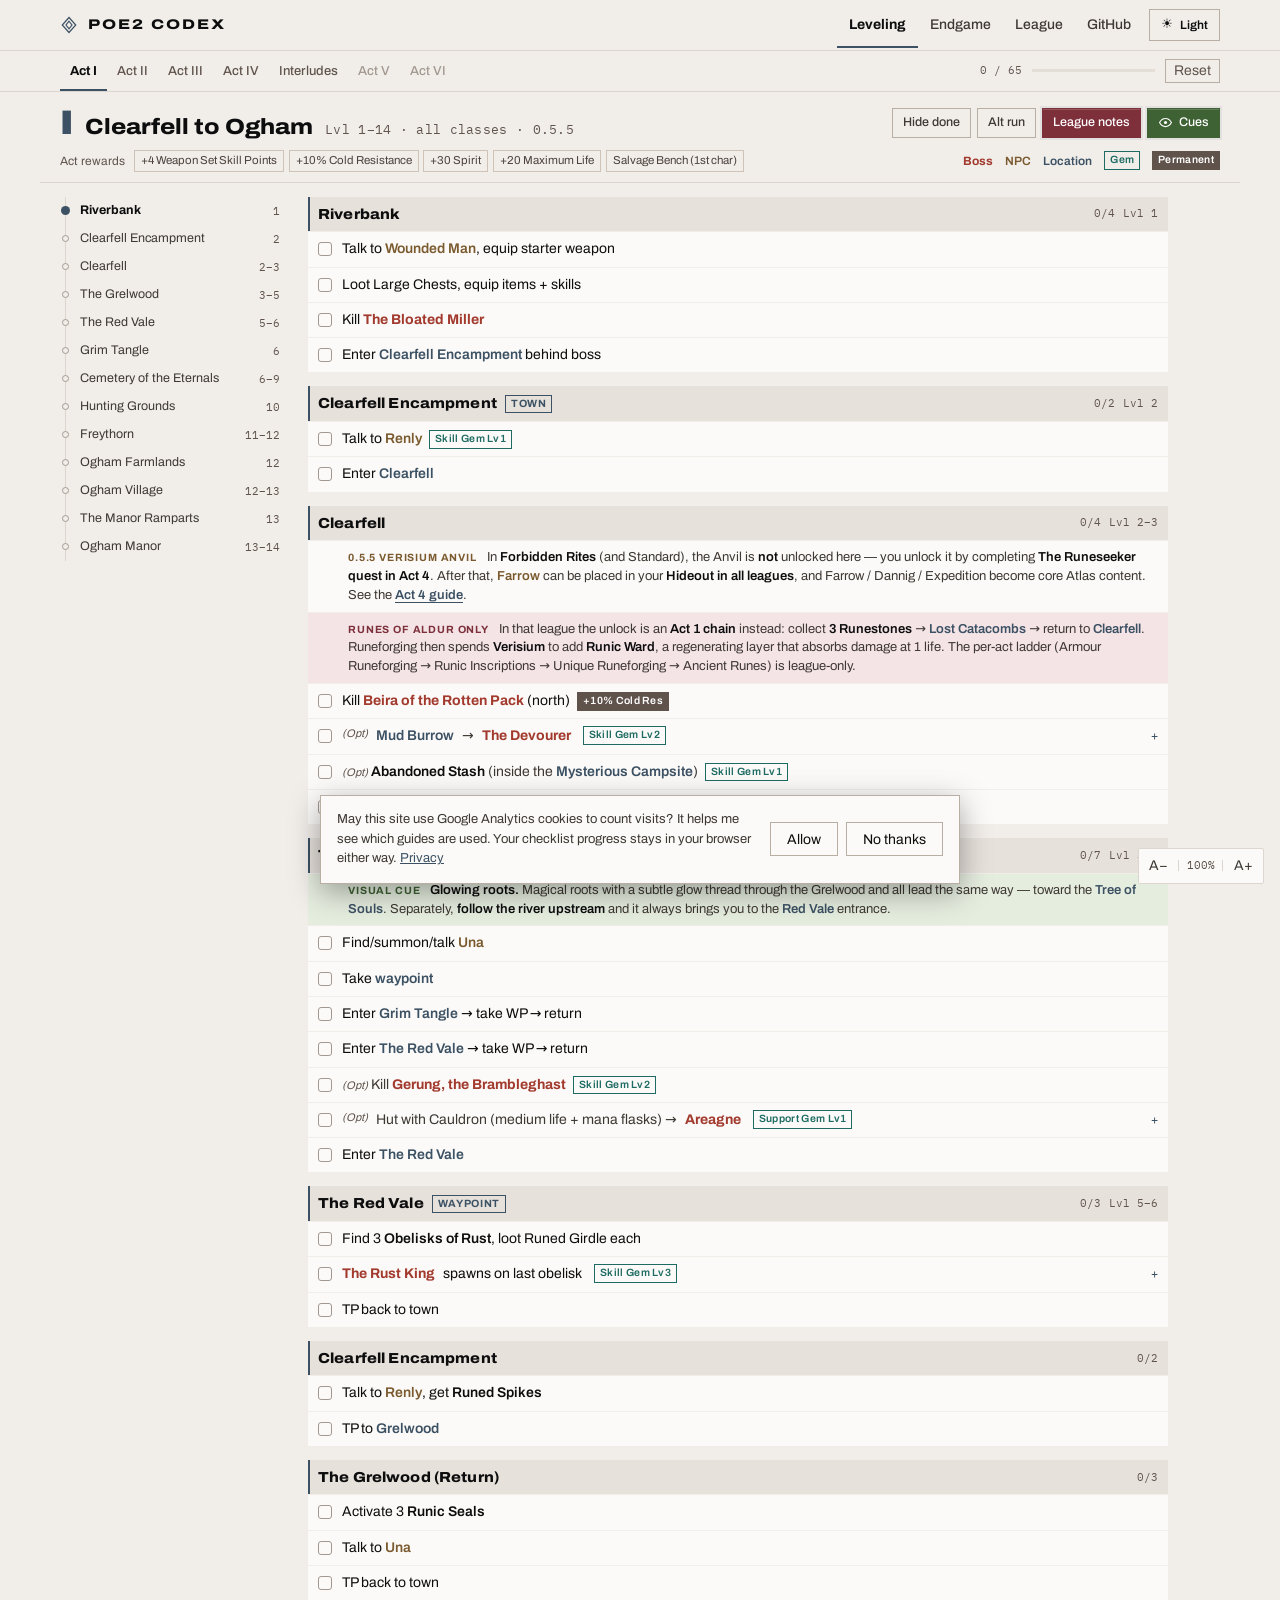
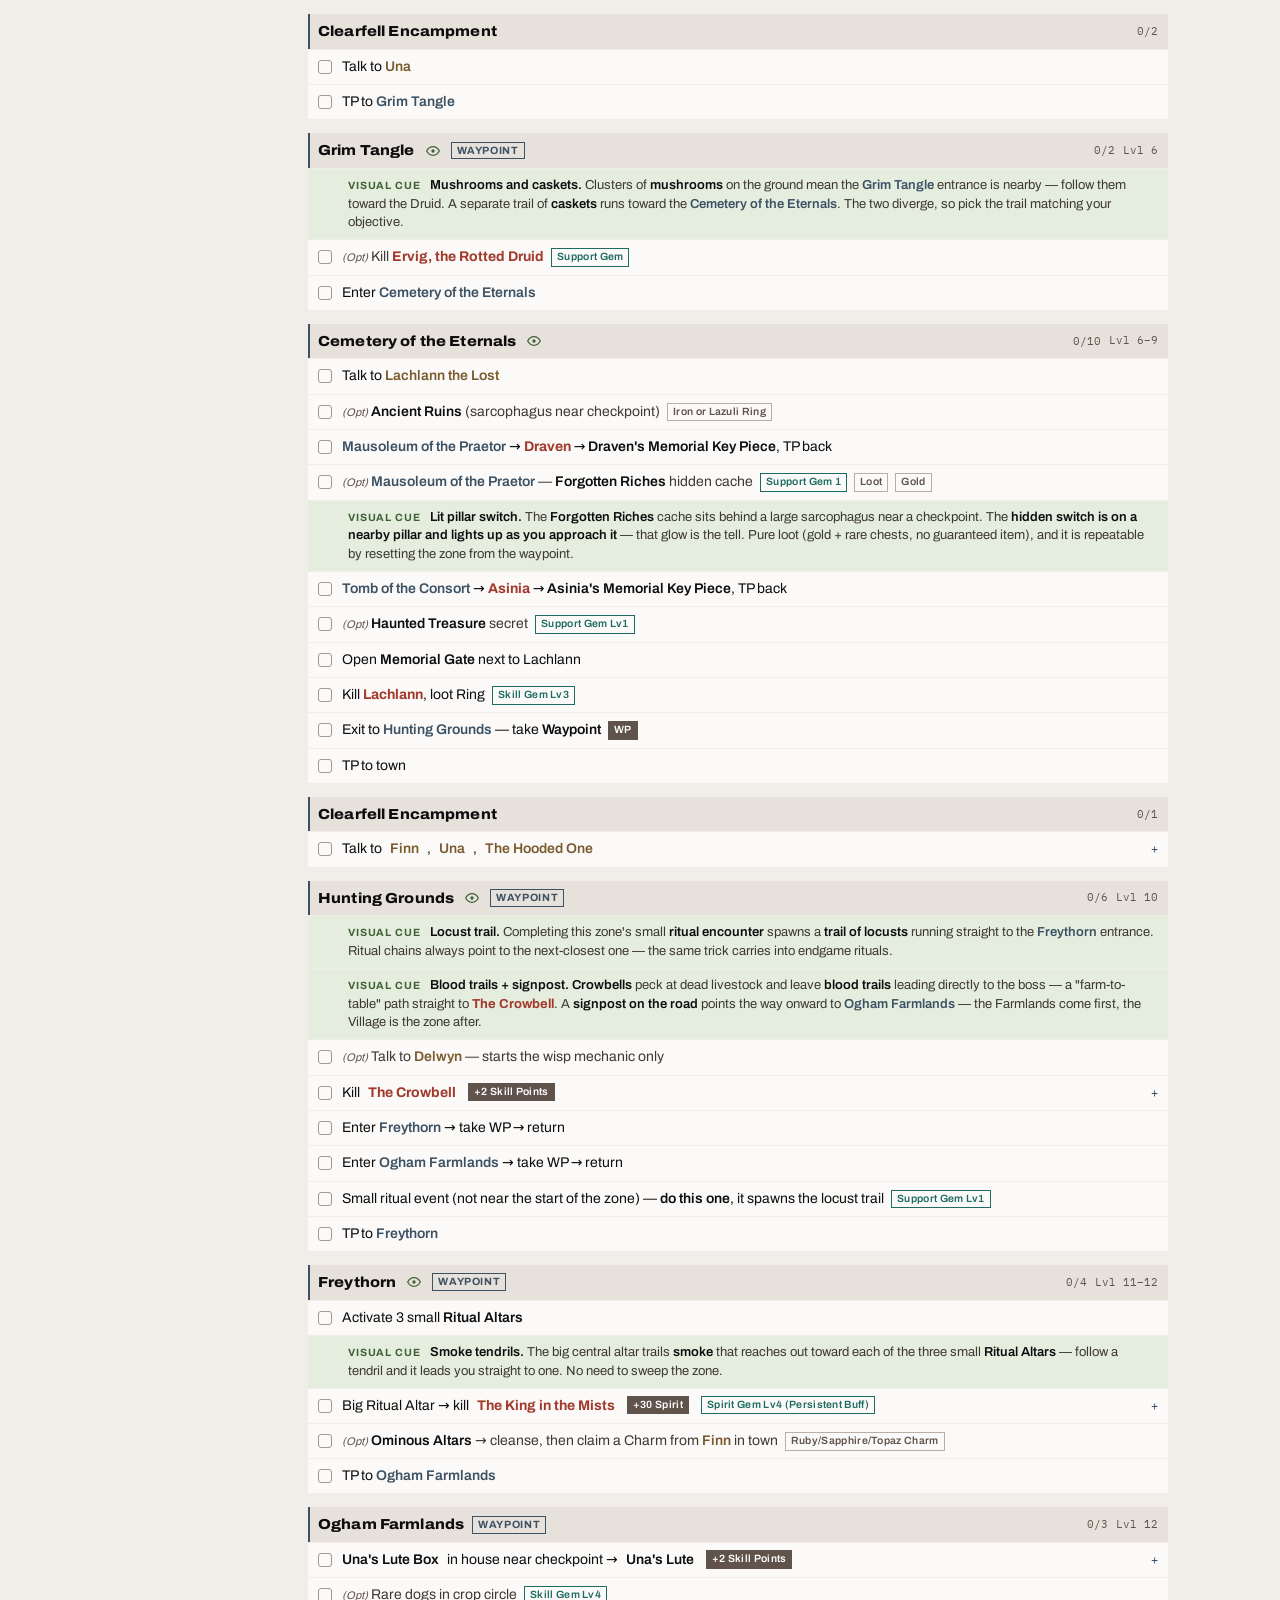
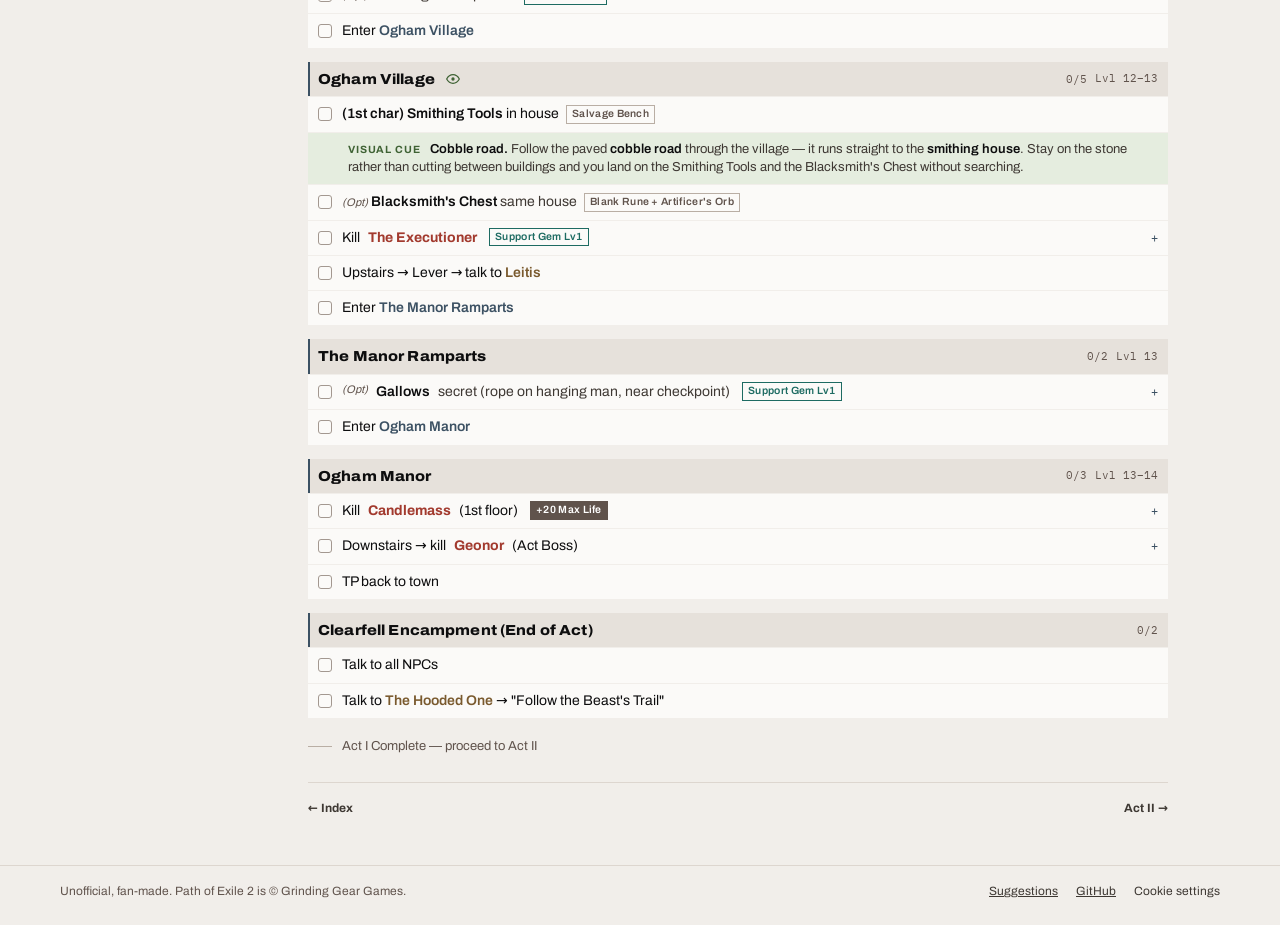
==== commit 1a0bbba2: "feat: act page redesign, league page, consent, self-hosted fonts and site checks Act pages (Acts I-I" ====
--- a/poe2_act1_guide.html
+++ b/poe2_act1_guide.html
@@ -14,6 +14,8 @@
 <head>
     <meta charset="UTF-8">
     <meta name="viewport" content="width=device-width, initial-scale=1.0">
+    <meta http-equiv="Content-Security-Policy" content="default-src 'self'; script-src 'self' https://www.googletagmanager.com; style-src 'self' 'unsafe-inline'; font-src 'self'; img-src 'self' data: https://*.google-analytics.com https://*.googletagmanager.com; connect-src 'self' https://*.google-analytics.com https://*.analytics.google.com https://*.googletagmanager.com; object-src 'none'; base-uri 'self'; form-action 'none'">
+    <meta name="referrer" content="strict-origin-when-cross-origin">
     <title>PoE 2 Act 1 Walkthrough — Clearfell to Ogham (Patch 0.5.5)</title>
     <meta name="description" content="Path of Exile 2 Act 1 walkthrough with progress tracking. Optimal routing, all skill points and permanent rewards from Clearfell to Ogham Manor. Patch 0.5.5 (Forbidden Rites).">
     <meta name="author" content="domistae">
@@ -35,340 +37,286 @@
     <meta name="twitter:description" content="Optimal Act 1 routing with progress tracking — Clearfell to Ogham, all skill points and permanent rewards. Patch 0.5.5.">
     <meta name="twitter:image" content="https://domistae.github.io/poe2-leveling/og-image.png">
 
-    <meta name="google-site-verification" content="97--Tcu6ftMsekIsByOualijpqUhXa_pOvMME-dgzXM" />
-    <script async src="https://www.googletagmanager.com/gtag/js?id=G-7N3S1HHM51"></script>
-    <script>
-        window.dataLayer = window.dataLayer || [];
-        function gtag(){dataLayer.push(arguments);}
-        gtag('js', new Date());
-        gtag('config', 'G-7N3S1HHM51');
-    </script>
-    <link rel="preconnect" href="https://fonts.googleapis.com">
-    <link rel="preconnect" href="https://fonts.gstatic.com" crossorigin>
-    <link href="https://fonts.googleapis.com/css2?family=Cinzel:wght@500;600;700&family=Inter:wght@300;400;500;600;700&family=IBM+Plex+Mono:wght@400;500;600&display=swap" rel="stylesheet">
-    <script>
-        (function() {
-            try {
-                var saved = localStorage.getItem('poe2-theme');
-                if (saved !== 'light' && saved !== 'dark' && saved !== 'night') {
-                    var prefersLight = window.matchMedia && window.matchMedia('(prefers-color-scheme: light)').matches;
-                    saved = prefersLight ? 'light' : 'dark';
-                }
-                /* night reuses the dark theme + a [data-tint] layer */
-                document.documentElement.setAttribute('data-theme', saved === 'light' ? 'light' : 'dark');
-                if (saved === 'night') document.documentElement.setAttribute('data-tint', 'night');
-            } catch (e) {
-                document.documentElement.setAttribute('data-theme', 'dark');
-            }
-            try {
-                var fs = parseFloat(localStorage.getItem('poe2-font-scale'));
-                if (fs >= 0.85 && fs <= 1.30) document.documentElement.style.setProperty('--user-font-scale', fs);
-            } catch (e) {}
-        })();
-    </script>
+    <meta name="google-site-verification" content="97--Tcu6ftMsekIsByOualijpqUhXa_pOvMME-dgzXM">
+    <script src="assets/analytics.js" defer></script>
+    <link rel="stylesheet" href="assets/fonts/fonts.css">
+    <script src="assets/site.js"></script>
     <link rel="stylesheet" href="assets/base.css">
     <link rel="stylesheet" href="assets/checklist.css">
+    <link rel="stylesheet" href="assets/skin.css">
+    <link rel="stylesheet" href="assets/act.css">
 </head>
-<body>
-    <button class="theme-toggle" onclick="toggleTheme()" aria-label="Toggle theme">
-        <span class="icon" id="theme-icon">☀</span>
-        <span id="theme-label">Light</span>
-    </button>
-
-    <nav class="top-nav" aria-label="Main navigation">
-        <a href="poe2_leveling_guide.html" class="top-nav-home">← Leveling Hub</a>
-        <div class="top-nav-links">
-            <a href="poe2_act1_guide.html" class="top-nav-link current" aria-current="page">Act I</a>
-            <a href="poe2_act2_guide.html" class="top-nav-link">Act II</a>
-            <a href="poe2_act3_guide.html" class="top-nav-link">Act III</a>
-            <a href="poe2_act4_guide.html" class="top-nav-link">Act IV</a>
-            <a href="poe2_interludes_guide.html" class="top-nav-link">Interludes</a>
+<body class="act-page" data-progress-key="poe2-act1-v05" data-reset-label="Act I">
+    <header class="site-head">
+        <div class="site-head-row">
+            <a href="index.html" class="brand">
+                <svg width="18" height="18" viewBox="0 0 24 24" fill="none" stroke="currentColor" stroke-width="1.6" aria-hidden="true"><path d="M12 2 L21 12 L12 22 L3 12 Z"/><path d="M12 7 L16 12 L12 17 L8 12 Z"/></svg>
+                <span>POE2 CODEX</span>
+            </a>
+            <nav class="site-nav" aria-label="Main">
+                <a href="poe2_leveling_guide.html" class="site-nav-link current">Leveling</a>
+                <a href="poe2_endgame_guide.html" class="site-nav-link">Endgame</a>
+                <a href="poe2_league_guide.html" class="site-nav-link">League</a>
+                <a href="https://github.com/domistae/poe2-leveling" class="site-nav-link">GitHub</a>
+                <button type="button" class="theme-toggle" aria-label="Toggle theme">
+                    <span class="icon" id="theme-icon">☾</span>
+                    <span id="theme-label">Night</span>
+                </button>
+            </nav>
+        </div>
+    </header>
+
+    <nav class="act-strip" aria-label="Acts">
+        <div class="act-strip-row">
+            <div class="act-tabs">
+            <a href="poe2_act1_guide.html" class="act-tab current" aria-current="page">Act I</a>
+            <a href="poe2_act2_guide.html" class="act-tab">Act II</a>
+            <a href="poe2_act3_guide.html" class="act-tab">Act III</a>
+            <a href="poe2_act4_guide.html" class="act-tab">Act IV</a>
+            <a href="poe2_interludes_guide.html" class="act-tab">Interludes</a>
+            <span class="act-tab coming" title="Coming with 1.0">Act V</span>
+            <span class="act-tab coming" title="Coming with 1.0">Act VI</span>
+            </div>
+            <div class="act-progress" title="Steps done on this page"><span class="act-progress-count" id="actProgressText">0 / 0</span><span class="act-progress-bar" aria-hidden="true"><span id="actProgressBar"></span></span><button type="button" class="act-reset" id="resetProgress" title="Clear progress on this page">Reset</button></div>
         </div>
     </nav>
 
-    <div class="container">
-        <aside class="sidebar">
-            <div class="progress-panel">
-                <div class="progress-row">
-                    <div class="progress-head">
-                        <span class="progress-name">⚡ Required</span>
-                        <span class="progress-count" id="progressTextFast">0 / 0</span>
-                    </div>
-                    <div class="progress-bar-bg"><div class="progress-bar-fill fast" id="progressBarFast"></div></div>
-                </div>
-                <div class="progress-row">
-                    <div class="progress-head">
-                        <span class="progress-name complete">◆ Complete</span>
-                        <span class="progress-count" id="progressTextComplete">0 / 0</span>
-                    </div>
-                    <div class="progress-bar-bg"><div class="progress-bar-fill complete" id="progressBarComplete"></div></div>
-                </div>
-
-                <div class="view-filters">
-                    <button type="button" class="view-chip" data-view="hide-completed" aria-pressed="false" title="Hide steps you have already ticked off">
-                        <span class="dot" aria-hidden="true"></span>Hide done
-                    </button>
-                    <button type="button" class="view-chip" data-view="alt-leveling" aria-pressed="false" title="Alt leveling — show only the necessary steps, hiding everything marked (Opt)">
-                        <span class="dot" aria-hidden="true"></span>Alt leveling
-                    </button>
-                </div>
-
-                <div class="panel-actions">
-                    <button class="mini-btn reset" onclick="resetProgress()" title="Clear progress on this page">Reset</button>
-                    <button class="mini-btn export" onclick="exportAllProgress()" title="Copy a progress code covering every page">Export</button>
-                    <button class="mini-btn import" onclick="showImportDialog()" title="Paste a progress code">Import</button>
-                </div>
-                <div id="importDialog" class="import-dialog" style="display:none;">
-                    <textarea id="importCode" placeholder="Paste progress code…"></textarea>
-                    <div class="import-actions">
-                        <button class="mini-btn" onclick="importAllProgress()">Import</button>
-                        <button class="mini-btn" onclick="hideImportDialog()">Cancel</button>
-                    </div>
-                </div>
+    <div class="act-top">
+        <section class="act-head">
+            <div class="act-title"><span class="act-num">I</span><h1>Clearfell to Ogham</h1><span class="act-meta">Lvl 1–14 · all classes · 0.5.5</span></div>
+            <div class="act-filters" role="group" aria-label="Filters">
+                <button type="button" class="view-chip" data-view="hide-completed" aria-pressed="false" title="Hide steps you have already ticked off">Hide done</button>
+                <button type="button" class="view-chip" data-view="alt-leveling" aria-pressed="false" title="Alt run: only the necessary steps, everything marked (Opt) is hidden">Alt run</button>
+                <button type="button" class="view-chip league" data-view="league-notes" aria-pressed="true" title="Show or hide league-only notes">League notes</button>
+                <button type="button" class="view-chip cue-toggle" data-view="cue-notes" aria-pressed="true" title="Show or hide the visual cues"><svg class="eye-open" width="15" height="15" viewBox="0 0 24 24" fill="none" stroke="currentColor" stroke-width="1.8" stroke-linecap="round" aria-hidden="true"><path d="M2.5 12S6 5.5 12 5.5 21.5 12 21.5 12 18 18.5 12 18.5 2.5 12 2.5 12z"/><circle cx="12" cy="12" r="2.5" fill="currentColor" stroke="none"/></svg><svg class="eye-shut" width="15" height="15" viewBox="0 0 24 24" fill="none" stroke="currentColor" stroke-width="1.8" stroke-linecap="round" aria-hidden="true"><path d="M2.5 12S6 5.5 12 5.5 21.5 12 21.5 12 18 18.5 12 18.5 2.5 12 2.5 12z"/><path d="M4.5 4.5l15 15"/></svg><span>Cues</span></button>
             </div>
-
-            <details class="sidebar-section zones-details">
-                <summary class="zones-summary">Zones</summary>
-                <a href="#riverbank" class="sidebar-link">Riverbank</a>
-                <a href="#encampment" class="sidebar-link">Clearfell Encampment</a>
-                <a href="#clearfell" class="sidebar-link perm">Clearfell ◆</a>
-                <a href="#grelwood" class="sidebar-link">The Grelwood</a>
-                <a href="#redvale" class="sidebar-link">The Red Vale</a>
-                <a href="#grimtangle" class="sidebar-link">Grim Tangle</a>
-                <a href="#cemetery" class="sidebar-link">Cemetery of Eternals</a>
-                <a href="#hunting" class="sidebar-link perm">Hunting Grounds ◆</a>
-                <a href="#freythorn" class="sidebar-link perm">Freythorn ◆</a>
-                <a href="#oghamfarm" class="sidebar-link perm">Ogham Farmlands ◆</a>
-                <a href="#oghamvillage" class="sidebar-link">Ogham Village</a>
-                <a href="#ramparts" class="sidebar-link">Manor Ramparts</a>
-                <a href="#manor" class="sidebar-link perm">Ogham Manor ◆</a>
-            </details>
+        </section>
+        <div class="act-rewards">
+            <span class="act-rewards-label">Act rewards</span>
+            <span class="act-chip">+4 Weapon Set Skill Points</span>
+            <span class="act-chip">+10% Cold Resistance</span>
+            <span class="act-chip">+30 Spirit</span>
+            <span class="act-chip">+20 Maximum Life</span>
+            <span class="act-chip">Salvage Bench (1st char)</span>
+            <span class="act-legend" role="group" aria-label="Colour key">
+                <span class="lg-boss">Boss</span><span class="lg-npc">NPC</span><span class="lg-loc">Location</span><span class="lg-gem">Gem</span><span class="lg-perm">Permanent</span>
+            </span>
+        </div>
+    </div>
+
+    <div class="container act-body">
+        <aside class="act-side">
+            <nav class="zone-rail" id="zoneRail" aria-label="Zones"></nav>
         </aside>
 
         <main class="main">
-            <header class="header">
-                <h1>Act I — Clearfell to Ogham</h1>
-                <span class="patch">Patch 0.5.5 · Lvl 1–14 · All classes · Optimal routing</span>
-            </header>
-
-
-            <div class="summary-box">
-                <h3>Permanent Rewards</h3>
-                <div class="summary-grid">
-                    <div class="summary-item">+4 Weapon Set Skill Points</div>
-                    <div class="summary-item">+10% Cold Resistance</div>
-                    <div class="summary-item">+30 Spirit</div>
-                    <div class="summary-item">+20 Maximum Life</div>
-                    <div class="summary-item">Salvage Bench (1st char)</div>
-                </div>
-            </div>
 
 
             <!-- RIVERBANK -->
             <div class="zone-header" id="riverbank">Riverbank <span class="lvl">Lvl 1</span></div>
-            <div class="step" data-step="1"><div class="step-check" onclick="toggleStep(this)"><div class="checkbox"></div></div>
+            <div class="step" data-step="1"><div class="step-check"><div class="checkbox"></div></div>
                 <div class="step-content">Talk to <span class="npc">Wounded Man</span>, equip starter weapon</div></div>
-            <div class="step" data-step="2"><div class="step-check" onclick="toggleStep(this)"><div class="checkbox"></div></div>
+            <div class="step" data-step="2"><div class="step-check"><div class="checkbox"></div></div>
                 <div class="step-content">Loot Large Chests, equip items + skills</div></div>
-            <div class="step" data-step="3"><div class="step-check" onclick="toggleStep(this)"><div class="checkbox"></div></div>
+            <div class="step" data-step="3"><div class="step-check"><div class="checkbox"></div></div>
                 <div class="step-content">Kill <span class="boss">The Bloated Miller</span></div></div>
-            <div class="step" data-step="4"><div class="step-check" onclick="toggleStep(this)"><div class="checkbox"></div></div>
+            <div class="step" data-step="4"><div class="step-check"><div class="checkbox"></div></div>
                 <div class="step-content">Enter <span class="loc">Clearfell Encampment</span> behind boss</div></div>
 
             <!-- CLEARFELL ENCAMPMENT -->
             <div class="zone-header" id="encampment">Clearfell Encampment <span class="wp town">TOWN</span> <span class="lvl">Lvl 2</span></div>
-            <div class="step" data-step="5"><div class="step-check" onclick="toggleStep(this)"><div class="checkbox"></div></div>
+            <div class="step" data-step="5"><div class="step-check"><div class="checkbox"></div></div>
                 <div class="step-content">Talk to <span class="npc">Renly</span> <span class="reward-tag gem">Skill Gem Lv1</span></div></div>
-            <div class="step" data-step="6"><div class="step-check" onclick="toggleStep(this)"><div class="checkbox"></div></div>
+            <div class="step" data-step="6"><div class="step-check"><div class="checkbox"></div></div>
                 <div class="step-content">Enter <span class="loc">Clearfell</span></div></div>
 
             <!-- CLEARFELL -->
             <div class="zone-header" id="clearfell">Clearfell <span class="lvl">Lvl 2–3</span></div>
             <div class="note change"><span class="label">0.5.5 Verisium Anvil</span>In <strong>Forbidden Rites</strong> (and Standard), the Anvil is <strong>not</strong> unlocked here — you unlock it by completing <strong>The Runeseeker quest in Act 4</strong>. After that, <span class="npc">Farrow</span> can be placed in your <strong>Hideout in all leagues</strong>, and Farrow / Dannig / Expedition become core Atlas content. See the <a href="poe2_act4_guide.html">Act 4 guide</a>.</div>
-            <div class="note legacy"><span class="label">Runes of Aldur only</span>In that league the unlock is an <strong>Act 1 chain</strong> instead: collect <strong>3 Runestones</strong> → <span class="loc">Lost Catacombs</span> → return to <span class="loc">Clearfell</span>. Runeforging then spends <strong>Verisium</strong> to add <strong>Runic Ward</strong>, a regenerating layer that absorbs damage at 1 life. The per-act ladder (Armour Runeforging → Runic Inscriptions → Unique Runeforging → Ancient Runes) is league-only. Detail in the <a href="poe2_crafting_codex.html">Crafting Codex</a>.</div>
-            <div class="step" data-step="8"><div class="step-check" onclick="toggleStep(this)"><div class="checkbox"></div></div>
+            <div class="note league" data-league="runes-of-aldur">In that league the unlock is an <strong>Act 1 chain</strong> instead: collect <strong>3 Runestones</strong> → <span class="loc">Lost Catacombs</span> → return to <span class="loc">Clearfell</span>. Runeforging then spends <strong>Verisium</strong> to add <strong>Runic Ward</strong>, a regenerating layer that absorbs damage at 1 life. The per-act ladder (Armour Runeforging → Runic Inscriptions → Unique Runeforging → Ancient Runes) is league-only.</div>
+            <div class="step" data-step="8"><div class="step-check"><div class="checkbox"></div></div>
                 <div class="step-content">Kill <span class="boss">Beira of the Rotten Pack</span> (north) <span class="reward-tag">+10% Cold Res</span></div></div>
-            <div class="step" data-step="9"><div class="step-check" onclick="toggleStep(this)"><div class="checkbox"></div></div>
+            <div class="step" data-step="9"><div class="step-check"><div class="checkbox"></div></div>
                 <div class="step-content"><span class="skip">(Opt)</span> <span class="loc">Mud Burrow</span> → <span class="boss">The Devourer</span> <span class="reward-tag gem">Skill Gem Lv2</span></div></div>
             <div class="note tip">A <span class="loc">waypoint</span> sits right next to <span class="loc">Mud Burrow</span>; the bridge onward leads to <span class="loc">The Grelwood</span></div>
             <div class="note tip">After the kill, talk to <span class="npc">Renly</span> in town for a Support Gem Lv1</div>
-            <div class="step" data-step="10"><div class="step-check" onclick="toggleStep(this)"><div class="checkbox"></div></div>
+            <div class="step" data-step="10"><div class="step-check"><div class="checkbox"></div></div>
                 <div class="step-content"><span class="skip">(Opt)</span> <span class="item">Abandoned Stash</span> (inside the <span class="loc">Mysterious Campsite</span>) <span class="reward-tag gem">Skill Gem Lv1</span></div></div>
-            <div class="step" data-step="11"><div class="step-check" onclick="toggleStep(this)"><div class="checkbox"></div></div>
+            <div class="step" data-step="11"><div class="step-check"><div class="checkbox"></div></div>
                 <div class="step-content">Enter <span class="loc">The Grelwood</span></div></div>
 
             <!-- GRELWOOD -->
-            <div class="zone-header" id="grelwood">The Grelwood <span class="wp">WAYPOINT</span> <span class="lvl">Lvl 3–5</span></div>
-            <div class="note cue"><span class="label">Visual Cue</span><strong>Glowing roots.</strong> Magical roots with a subtle glow thread through the Grelwood and all lead the same way — toward the <span class="loc">Tree of Souls</span>. Separately, <strong>follow the river upstream</strong> and it always brings you to the <span class="loc">Red Vale</span> entrance.</div>
-            <div class="step" data-step="12"><div class="step-check" onclick="toggleStep(this)"><div class="checkbox"></div></div>
+            <div class="zone-header" id="grelwood">The Grelwood <button type="button" class="cue-mark" data-view="cue-notes" aria-pressed="true" aria-label="Visual cues in this zone: show or hide" title="Visual cues in this zone — show or hide"><svg class="eye-open" width="16" height="16" viewBox="0 0 24 24" fill="none" stroke="currentColor" stroke-width="1.8" stroke-linecap="round" aria-hidden="true"><path d="M2.5 12S6 5.5 12 5.5 21.5 12 21.5 12 18 18.5 12 18.5 2.5 12 2.5 12z"/><circle cx="12" cy="12" r="2.5" fill="currentColor" stroke="none"/></svg><svg class="eye-shut" width="16" height="16" viewBox="0 0 24 24" fill="none" stroke="currentColor" stroke-width="1.8" stroke-linecap="round" aria-hidden="true"><path d="M2.5 12S6 5.5 12 5.5 21.5 12 21.5 12 18 18.5 12 18.5 2.5 12 2.5 12z"/><path d="M4.5 4.5l15 15"/></svg></button> <span class="wp">WAYPOINT</span> <span class="lvl">Lvl 3–5</span></div>
+            <div class="note cue"><span class="label">Visual cue</span><strong class="cue-title">Glowing roots.</strong> Magical roots with a subtle glow thread through the Grelwood and all lead the same way — toward the <span class="loc">Tree of Souls</span>. Separately, <strong>follow the river upstream</strong> and it always brings you to the <span class="loc">Red Vale</span> entrance.</div>
+            <div class="step" data-step="12"><div class="step-check"><div class="checkbox"></div></div>
                 <div class="step-content">Find/summon/talk <span class="npc">Una</span></div></div>
-            <div class="step" data-step="13"><div class="step-check" onclick="toggleStep(this)"><div class="checkbox"></div></div>
+            <div class="step" data-step="13"><div class="step-check"><div class="checkbox"></div></div>
                 <div class="step-content">Take <span class="loc">waypoint</span></div></div>
-            <div class="step" data-step="14"><div class="step-check" onclick="toggleStep(this)"><div class="checkbox"></div></div>
+            <div class="step" data-step="14"><div class="step-check"><div class="checkbox"></div></div>
                 <div class="step-content">Enter <span class="loc">Grim Tangle</span> → take WP → return</div></div>
-            <div class="step" data-step="15"><div class="step-check" onclick="toggleStep(this)"><div class="checkbox"></div></div>
+            <div class="step" data-step="15"><div class="step-check"><div class="checkbox"></div></div>
                 <div class="step-content">Enter <span class="loc">The Red Vale</span> → take WP → return</div></div>
-            <div class="step" data-step="16"><div class="step-check" onclick="toggleStep(this)"><div class="checkbox"></div></div>
+            <div class="step" data-step="16"><div class="step-check"><div class="checkbox"></div></div>
                 <div class="step-content"><span class="skip">(Opt)</span> Kill <span class="boss">Gerung, the Brambleghast</span> <span class="reward-tag gem">Skill Gem Lv2</span></div></div>
-            <div class="step" data-step="17"><div class="step-check" onclick="toggleStep(this)"><div class="checkbox"></div></div>
+            <div class="step" data-step="17"><div class="step-check"><div class="checkbox"></div></div>
                 <div class="step-content"><span class="skip">(Opt)</span> Hut with Cauldron (medium life + mana flasks) → <span class="boss">Areagne</span> <span class="reward-tag gem">Support Gem Lv1</span></div></div>
             <div class="note tip">Areagne is the hardest early fight — frost bomb chills her, makes it manageable</div>
-            <div class="step" data-step="18"><div class="step-check" onclick="toggleStep(this)"><div class="checkbox"></div></div>
+            <div class="step" data-step="18"><div class="step-check"><div class="checkbox"></div></div>
                 <div class="step-content">Enter <span class="loc">The Red Vale</span></div></div>
 
             <!-- RED VALE -->
             <div class="zone-header" id="redvale">The Red Vale <span class="wp">WAYPOINT</span> <span class="lvl">Lvl 5–6</span></div>
-            <div class="step" data-step="19"><div class="step-check" onclick="toggleStep(this)"><div class="checkbox"></div></div>
+            <div class="step" data-step="19"><div class="step-check"><div class="checkbox"></div></div>
                 <div class="step-content">Find 3 <span class="item">Obelisks of Rust</span>, loot Runed Girdle each</div></div>
-            <div class="step" data-step="20"><div class="step-check" onclick="toggleStep(this)"><div class="checkbox"></div></div>
+            <div class="step" data-step="20"><div class="step-check"><div class="checkbox"></div></div>
                 <div class="step-content"><span class="boss">The Rust King</span> spawns on last obelisk <span class="reward-tag gem">Skill Gem Lv3</span></div></div>
             <div class="note tip">Kite mobs under his feet for AoE damage uptime</div>
-            <div class="step" data-step="21"><div class="step-check" onclick="toggleStep(this)"><div class="checkbox"></div></div>
+            <div class="step" data-step="21"><div class="step-check"><div class="checkbox"></div></div>
                 <div class="step-content">TP back to town</div></div>
 
             <!-- BACK TO TOWN -->
             <div class="zone-header">Clearfell Encampment</div>
-            <div class="step" data-step="22"><div class="step-check" onclick="toggleStep(this)"><div class="checkbox"></div></div>
+            <div class="step" data-step="22"><div class="step-check"><div class="checkbox"></div></div>
                 <div class="step-content">Talk to <span class="npc">Renly</span>, get <span class="item">Runed Spikes</span></div></div>
-            <div class="step" data-step="23"><div class="step-check" onclick="toggleStep(this)"><div class="checkbox"></div></div>
+            <div class="step" data-step="23"><div class="step-check"><div class="checkbox"></div></div>
                 <div class="step-content">TP to <span class="loc">Grelwood</span></div></div>
 
             <!-- GRELWOOD RETURN -->
             <div class="zone-header">The Grelwood (Return)</div>
-            <div class="step" data-step="24"><div class="step-check" onclick="toggleStep(this)"><div class="checkbox"></div></div>
+            <div class="step" data-step="24"><div class="step-check"><div class="checkbox"></div></div>
                 <div class="step-content">Activate 3 <span class="item">Runic Seals</span></div></div>
-            <div class="step" data-step="25"><div class="step-check" onclick="toggleStep(this)"><div class="checkbox"></div></div>
+            <div class="step" data-step="25"><div class="step-check"><div class="checkbox"></div></div>
                 <div class="step-content">Talk to <span class="npc">Una</span></div></div>
-            <div class="step" data-step="26"><div class="step-check" onclick="toggleStep(this)"><div class="checkbox"></div></div>
+            <div class="step" data-step="26"><div class="step-check"><div class="checkbox"></div></div>
                 <div class="step-content">TP back to town</div></div>
 
             <!-- TOWN AGAIN -->
             <div class="zone-header">Clearfell Encampment</div>
-            <div class="step" data-step="27"><div class="step-check" onclick="toggleStep(this)"><div class="checkbox"></div></div>
+            <div class="step" data-step="27"><div class="step-check"><div class="checkbox"></div></div>
                 <div class="step-content">Talk to <span class="npc">Una</span></div></div>
-            <div class="step" data-step="28"><div class="step-check" onclick="toggleStep(this)"><div class="checkbox"></div></div>
+            <div class="step" data-step="28"><div class="step-check"><div class="checkbox"></div></div>
                 <div class="step-content">TP to <span class="loc">Grim Tangle</span></div></div>
 
             <!-- GRIM TANGLE -->
-            <div class="zone-header" id="grimtangle">Grim Tangle <span class="wp">WAYPOINT</span> <span class="lvl">Lvl 6</span></div>
-            <div class="note cue"><span class="label">Visual Cue</span><strong>Mushrooms and caskets.</strong> Clusters of <strong>mushrooms</strong> on the ground mean the <span class="loc">Grim Tangle</span> entrance is nearby — follow them toward the Druid. A separate trail of <strong>caskets</strong> runs toward the <span class="loc">Cemetery of the Eternals</span>. The two diverge, so pick the trail matching your objective.</div>
-            <div class="step" data-step="29"><div class="step-check" onclick="toggleStep(this)"><div class="checkbox"></div></div>
+            <div class="zone-header" id="grimtangle">Grim Tangle <button type="button" class="cue-mark" data-view="cue-notes" aria-pressed="true" aria-label="Visual cues in this zone: show or hide" title="Visual cues in this zone — show or hide"><svg class="eye-open" width="16" height="16" viewBox="0 0 24 24" fill="none" stroke="currentColor" stroke-width="1.8" stroke-linecap="round" aria-hidden="true"><path d="M2.5 12S6 5.5 12 5.5 21.5 12 21.5 12 18 18.5 12 18.5 2.5 12 2.5 12z"/><circle cx="12" cy="12" r="2.5" fill="currentColor" stroke="none"/></svg><svg class="eye-shut" width="16" height="16" viewBox="0 0 24 24" fill="none" stroke="currentColor" stroke-width="1.8" stroke-linecap="round" aria-hidden="true"><path d="M2.5 12S6 5.5 12 5.5 21.5 12 21.5 12 18 18.5 12 18.5 2.5 12 2.5 12z"/><path d="M4.5 4.5l15 15"/></svg></button> <span class="wp">WAYPOINT</span> <span class="lvl">Lvl 6</span></div>
+            <div class="note cue"><span class="label">Visual cue</span><strong class="cue-title">Mushrooms and caskets.</strong> Clusters of <strong>mushrooms</strong> on the ground mean the <span class="loc">Grim Tangle</span> entrance is nearby — follow them toward the Druid. A separate trail of <strong>caskets</strong> runs toward the <span class="loc">Cemetery of the Eternals</span>. The two diverge, so pick the trail matching your objective.</div>
+            <div class="step" data-step="29"><div class="step-check"><div class="checkbox"></div></div>
                 <div class="step-content"><span class="skip">(Opt)</span> Kill <span class="boss">Ervig, the Rotted Druid</span> <span class="reward-tag gem">Support Gem</span></div></div>
-            <div class="step" data-step="30"><div class="step-check" onclick="toggleStep(this)"><div class="checkbox"></div></div>
+            <div class="step" data-step="30"><div class="step-check"><div class="checkbox"></div></div>
                 <div class="step-content">Enter <span class="loc">Cemetery of the Eternals</span></div></div>
 
             <!-- CEMETERY -->
-            <div class="zone-header" id="cemetery">Cemetery of the Eternals <span class="lvl">Lvl 6–9</span></div>
-            <div class="step" data-step="31"><div class="step-check" onclick="toggleStep(this)"><div class="checkbox"></div></div>
+            <div class="zone-header" id="cemetery">Cemetery of the Eternals <button type="button" class="cue-mark" data-view="cue-notes" aria-pressed="true" aria-label="Visual cues in this zone: show or hide" title="Visual cues in this zone — show or hide"><svg class="eye-open" width="16" height="16" viewBox="0 0 24 24" fill="none" stroke="currentColor" stroke-width="1.8" stroke-linecap="round" aria-hidden="true"><path d="M2.5 12S6 5.5 12 5.5 21.5 12 21.5 12 18 18.5 12 18.5 2.5 12 2.5 12z"/><circle cx="12" cy="12" r="2.5" fill="currentColor" stroke="none"/></svg><svg class="eye-shut" width="16" height="16" viewBox="0 0 24 24" fill="none" stroke="currentColor" stroke-width="1.8" stroke-linecap="round" aria-hidden="true"><path d="M2.5 12S6 5.5 12 5.5 21.5 12 21.5 12 18 18.5 12 18.5 2.5 12 2.5 12z"/><path d="M4.5 4.5l15 15"/></svg></button> <span class="lvl">Lvl 6–9</span></div>
+            <div class="step" data-step="31"><div class="step-check"><div class="checkbox"></div></div>
                 <div class="step-content">Talk to <span class="npc">Lachlann the Lost</span></div></div>
-            <div class="step" data-step="32"><div class="step-check" onclick="toggleStep(this)"><div class="checkbox"></div></div>
+            <div class="step" data-step="32"><div class="step-check"><div class="checkbox"></div></div>
                 <div class="step-content"><span class="skip">(Opt)</span> <span class="item">Ancient Ruins</span> (sarcophagus near checkpoint) <span class="reward-tag optional">Iron or Lazuli Ring</span></div></div>
-            <div class="step" data-step="33"><div class="step-check" onclick="toggleStep(this)"><div class="checkbox"></div></div>
+            <div class="step" data-step="33"><div class="step-check"><div class="checkbox"></div></div>
                 <div class="step-content"><span class="loc">Mausoleum of the Praetor</span> → <span class="boss">Draven</span> → <span class="item">Draven's Memorial Key Piece</span>, TP back</div></div>
-            <div class="step" data-step="34"><div class="step-check" onclick="toggleStep(this)"><div class="checkbox"></div></div>
+            <div class="step" data-step="34"><div class="step-check"><div class="checkbox"></div></div>
                 <div class="step-content"><span class="skip">(Opt)</span> <span class="loc">Mausoleum of the Praetor</span> — <span class="item">Forgotten Riches</span> hidden cache <span class="reward-tag gem">Support Gem 1</span> <span class="reward-tag optional">Loot</span> <span class="reward-tag craft">Gold</span></div></div>
-            <div class="note cue"><span class="label">Visual Cue</span><strong>Lit pillar switch.</strong> The <span class="item">Forgotten Riches</span> cache sits behind a large sarcophagus near a checkpoint. The <strong>hidden switch is on a nearby pillar and lights up as you approach it</strong> — that glow is the tell. Pure loot (gold + rare chests, no guaranteed item), and it is repeatable by resetting the zone from the waypoint.</div>
-            <div class="step" data-step="35"><div class="step-check" onclick="toggleStep(this)"><div class="checkbox"></div></div>
+            <div class="note cue"><span class="label">Visual cue</span><strong class="cue-title">Lit pillar switch.</strong> The <span class="item">Forgotten Riches</span> cache sits behind a large sarcophagus near a checkpoint. The <strong>hidden switch is on a nearby pillar and lights up as you approach it</strong> — that glow is the tell. Pure loot (gold + rare chests, no guaranteed item), and it is repeatable by resetting the zone from the waypoint.</div>
+            <div class="step" data-step="35"><div class="step-check"><div class="checkbox"></div></div>
                 <div class="step-content"><span class="loc">Tomb of the Consort</span> → <span class="boss">Asinia</span> → <span class="item">Asinia's Memorial Key Piece</span>, TP back</div></div>
-            <div class="step" data-step="67"><div class="step-check" onclick="toggleStep(this)"><div class="checkbox"></div></div>
+            <div class="step" data-step="67"><div class="step-check"><div class="checkbox"></div></div>
                 <div class="step-content"><span class="skip">(Opt)</span> <span class="item">Haunted Treasure</span> secret <span class="reward-tag gem">Support Gem Lv1</span></div></div>
-            <div class="step" data-step="36"><div class="step-check" onclick="toggleStep(this)"><div class="checkbox"></div></div>
+            <div class="step" data-step="36"><div class="step-check"><div class="checkbox"></div></div>
                 <div class="step-content">Open <span class="item">Memorial Gate</span> next to Lachlann</div></div>
-            <div class="step" data-step="37"><div class="step-check" onclick="toggleStep(this)"><div class="checkbox"></div></div>
+            <div class="step" data-step="37"><div class="step-check"><div class="checkbox"></div></div>
                 <div class="step-content">Kill <span class="boss">Lachlann</span>, loot Ring <span class="reward-tag gem">Skill Gem Lv3</span></div></div>
-            <div class="step" data-step="38"><div class="step-check" onclick="toggleStep(this)"><div class="checkbox"></div></div>
+            <div class="step" data-step="38"><div class="step-check"><div class="checkbox"></div></div>
                 <div class="step-content">Exit to <span class="loc">Hunting Grounds</span> — take <span class="item">Waypoint</span> <span class="reward-tag">WP</span></div></div>
-            <div class="step" data-step="39"><div class="step-check" onclick="toggleStep(this)"><div class="checkbox"></div></div>
+            <div class="step" data-step="39"><div class="step-check"><div class="checkbox"></div></div>
                 <div class="step-content">TP to town</div></div>
 
             <!-- TOWN -->
             <div class="zone-header">Clearfell Encampment</div>
-            <div class="step" data-step="40"><div class="step-check" onclick="toggleStep(this)"><div class="checkbox"></div></div>
+            <div class="step" data-step="40"><div class="step-check"><div class="checkbox"></div></div>
                 <div class="step-content">Talk to <span class="npc">Finn</span>, <span class="npc">Una</span>, <span class="npc">The Hooded One</span></div></div>
             <div class="note tip"><span class="label">Revival</span> <span class="npc">The Hooded One</span> revives upon return — <strong>Identify</strong> is now available</div>
 
             <!-- HUNTING GROUNDS -->
-            <div class="zone-header" id="hunting">Hunting Grounds <span class="wp">WAYPOINT</span> <span class="lvl">Lvl 10</span></div>
-            <div class="note cue"><span class="label">Visual Cue</span><strong>Locust trail.</strong> Completing this zone's small <strong>ritual encounter</strong> spawns a <strong>trail of locusts</strong> running straight to the <span class="loc">Freythorn</span> entrance. Ritual chains always point to the next-closest one — the same trick carries into endgame rituals.</div>
-            <div class="note cue"><span class="label">Visual Cue</span><strong>Blood trails + signpost.</strong> <strong>Crowbells</strong> peck at dead livestock and leave <strong>blood trails</strong> leading directly to the boss — a "farm-to-table" path straight to <span class="boss">The Crowbell</span>. A <strong>signpost on the road</strong> points the way onward to <span class="loc">Ogham Farmlands</span> — the Farmlands come first, the Village is the zone after.</div>
-            <div class="step" data-step="42"><div class="step-check" onclick="toggleStep(this)"><div class="checkbox"></div></div>
+            <div class="zone-header" id="hunting">Hunting Grounds <button type="button" class="cue-mark" data-view="cue-notes" aria-pressed="true" aria-label="Visual cues in this zone: show or hide" title="Visual cues in this zone — show or hide"><svg class="eye-open" width="16" height="16" viewBox="0 0 24 24" fill="none" stroke="currentColor" stroke-width="1.8" stroke-linecap="round" aria-hidden="true"><path d="M2.5 12S6 5.5 12 5.5 21.5 12 21.5 12 18 18.5 12 18.5 2.5 12 2.5 12z"/><circle cx="12" cy="12" r="2.5" fill="currentColor" stroke="none"/></svg><svg class="eye-shut" width="16" height="16" viewBox="0 0 24 24" fill="none" stroke="currentColor" stroke-width="1.8" stroke-linecap="round" aria-hidden="true"><path d="M2.5 12S6 5.5 12 5.5 21.5 12 21.5 12 18 18.5 12 18.5 2.5 12 2.5 12z"/><path d="M4.5 4.5l15 15"/></svg></button> <span class="wp">WAYPOINT</span> <span class="lvl">Lvl 10</span></div>
+            <div class="note cue"><span class="label">Visual cue</span><strong class="cue-title">Locust trail.</strong> Completing this zone's small <strong>ritual encounter</strong> spawns a <strong>trail of locusts</strong> running straight to the <span class="loc">Freythorn</span> entrance. Ritual chains always point to the next-closest one — the same trick carries into endgame rituals.</div>
+            <div class="note cue"><span class="label">Visual cue</span><strong class="cue-title">Blood trails + signpost.</strong> <strong>Crowbells</strong> peck at dead livestock and leave <strong>blood trails</strong> leading directly to the boss — a "farm-to-table" path straight to <span class="boss">The Crowbell</span>. A <strong>signpost on the road</strong> points the way onward to <span class="loc">Ogham Farmlands</span> — the Farmlands come first, the Village is the zone after.</div>
+            <div class="step" data-step="42"><div class="step-check"><div class="checkbox"></div></div>
                 <div class="step-content"><span class="skip">(Opt)</span> Talk to <span class="npc">Delwyn</span> — starts the wisp mechanic only</div></div>
-            <div class="step" data-step="43"><div class="step-check" onclick="toggleStep(this)"><div class="checkbox"></div></div>
+            <div class="step" data-step="43"><div class="step-check"><div class="checkbox"></div></div>
                 <div class="step-content">Kill <span class="boss">The Crowbell</span> <span class="reward-tag">+2 Skill Points</span></div></div>
             <div class="note warning">Watch slam attacks — can one-shot. Boss flees at low HP, kite carefully</div>
-            <div class="step" data-step="44"><div class="step-check" onclick="toggleStep(this)"><div class="checkbox"></div></div>
+            <div class="step" data-step="44"><div class="step-check"><div class="checkbox"></div></div>
                 <div class="step-content">Enter <span class="loc">Freythorn</span> → take WP → return</div></div>
-            <div class="step" data-step="45"><div class="step-check" onclick="toggleStep(this)"><div class="checkbox"></div></div>
+            <div class="step" data-step="45"><div class="step-check"><div class="checkbox"></div></div>
                 <div class="step-content">Enter <span class="loc">Ogham Farmlands</span> → take WP → return</div></div>
-            <div class="step" data-step="46"><div class="step-check" onclick="toggleStep(this)"><div class="checkbox"></div></div>
+            <div class="step" data-step="46"><div class="step-check"><div class="checkbox"></div></div>
                 <div class="step-content">Small ritual event (not near the start of the zone) — <strong>do this one</strong>, it spawns the locust trail <span class="reward-tag gem">Support Gem Lv1</span></div></div>
-            <div class="step" data-step="47"><div class="step-check" onclick="toggleStep(this)"><div class="checkbox"></div></div>
+            <div class="step" data-step="47"><div class="step-check"><div class="checkbox"></div></div>
                 <div class="step-content">TP to <span class="loc">Freythorn</span></div></div>
 
             <!-- FREYTHORN -->
-            <div class="zone-header" id="freythorn">Freythorn <span class="wp">WAYPOINT</span> <span class="lvl">Lvl 11–12</span></div>
-            <div class="step" data-step="48"><div class="step-check" onclick="toggleStep(this)"><div class="checkbox"></div></div>
+            <div class="zone-header" id="freythorn">Freythorn <button type="button" class="cue-mark" data-view="cue-notes" aria-pressed="true" aria-label="Visual cues in this zone: show or hide" title="Visual cues in this zone — show or hide"><svg class="eye-open" width="16" height="16" viewBox="0 0 24 24" fill="none" stroke="currentColor" stroke-width="1.8" stroke-linecap="round" aria-hidden="true"><path d="M2.5 12S6 5.5 12 5.5 21.5 12 21.5 12 18 18.5 12 18.5 2.5 12 2.5 12z"/><circle cx="12" cy="12" r="2.5" fill="currentColor" stroke="none"/></svg><svg class="eye-shut" width="16" height="16" viewBox="0 0 24 24" fill="none" stroke="currentColor" stroke-width="1.8" stroke-linecap="round" aria-hidden="true"><path d="M2.5 12S6 5.5 12 5.5 21.5 12 21.5 12 18 18.5 12 18.5 2.5 12 2.5 12z"/><path d="M4.5 4.5l15 15"/></svg></button> <span class="wp">WAYPOINT</span> <span class="lvl">Lvl 11–12</span></div>
+            <div class="step" data-step="48"><div class="step-check"><div class="checkbox"></div></div>
                 <div class="step-content">Activate 3 small <span class="item">Ritual Altars</span></div></div>
-            <div class="note cue"><span class="label">Visual Cue</span><strong>Smoke tendrils.</strong> The big central altar trails <strong>smoke</strong> that reaches out toward each of the three small <span class="item">Ritual Altars</span> — follow a tendril and it leads you straight to one. No need to sweep the zone.</div>
-            <div class="step" data-step="49"><div class="step-check" onclick="toggleStep(this)"><div class="checkbox"></div></div>
+            <div class="note cue"><span class="label">Visual cue</span><strong class="cue-title">Smoke tendrils.</strong> The big central altar trails <strong>smoke</strong> that reaches out toward each of the three small <span class="item">Ritual Altars</span> — follow a tendril and it leads you straight to one. No need to sweep the zone.</div>
+            <div class="step" data-step="49"><div class="step-check"><div class="checkbox"></div></div>
                 <div class="step-content">Big Ritual Altar → kill <span class="boss">The King in the Mists</span> <span class="reward-tag">+30 Spirit</span> <span class="reward-tag gem">Spirit Gem Lv4 (Persistent Buff)</span></div></div>
             <div class="note tip"><span class="npc">Aoife</span> spawns in this fight (Druid class only?) and drops a spirit gem</div>
             <div class="note warning">Phase 2: dodge totem summons + curses (stand still vs keep moving differ)</div>
-            <div class="step" data-step="50"><div class="step-check" onclick="toggleStep(this)"><div class="checkbox"></div></div>
+            <div class="step" data-step="50"><div class="step-check"><div class="checkbox"></div></div>
                 <div class="step-content"><span class="skip">(Opt)</span> <span class="item">Ominous Altars</span> → cleanse, then claim a Charm from <span class="npc">Finn</span> in town <span class="reward-tag optional">Ruby/Sapphire/Topaz Charm</span></div></div>
-            <div class="step" data-step="51"><div class="step-check" onclick="toggleStep(this)"><div class="checkbox"></div></div>
+            <div class="step" data-step="51"><div class="step-check"><div class="checkbox"></div></div>
                 <div class="step-content">TP to <span class="loc">Ogham Farmlands</span></div></div>
 
             <!-- OGHAM FARMLANDS -->
             <div class="zone-header" id="oghamfarm">Ogham Farmlands <span class="wp">WAYPOINT</span> <span class="lvl">Lvl 12</span></div>
-            <div class="step" data-step="52"><div class="step-check" onclick="toggleStep(this)"><div class="checkbox"></div></div>
+            <div class="step" data-step="52"><div class="step-check"><div class="checkbox"></div></div>
                 <div class="step-content"><span class="item">Una's Lute Box</span> in house near checkpoint → <span class="item">Una's Lute</span> <span class="reward-tag">+2 Skill Points</span></div></div>
             <div class="note tip">Deliver to Una in town for the reward</div>
-            <div class="step" data-step="53"><div class="step-check" onclick="toggleStep(this)"><div class="checkbox"></div></div>
+            <div class="step" data-step="53"><div class="step-check"><div class="checkbox"></div></div>
                 <div class="step-content"><span class="skip">(Opt)</span> Rare dogs in crop circle <span class="reward-tag gem">Skill Gem Lv4</span></div></div>
-            <div class="step" data-step="54"><div class="step-check" onclick="toggleStep(this)"><div class="checkbox"></div></div>
+            <div class="step" data-step="54"><div class="step-check"><div class="checkbox"></div></div>
                 <div class="step-content">Enter <span class="loc">Ogham Village</span></div></div>
 
             <!-- OGHAM VILLAGE -->
-            <div class="zone-header" id="oghamvillage">Ogham Village <span class="lvl">Lvl 12–13</span></div>
-            <div class="step" data-step="55"><div class="step-check" onclick="toggleStep(this)"><div class="checkbox"></div></div>
+            <div class="zone-header" id="oghamvillage">Ogham Village <button type="button" class="cue-mark" data-view="cue-notes" aria-pressed="true" aria-label="Visual cues in this zone: show or hide" title="Visual cues in this zone — show or hide"><svg class="eye-open" width="16" height="16" viewBox="0 0 24 24" fill="none" stroke="currentColor" stroke-width="1.8" stroke-linecap="round" aria-hidden="true"><path d="M2.5 12S6 5.5 12 5.5 21.5 12 21.5 12 18 18.5 12 18.5 2.5 12 2.5 12z"/><circle cx="12" cy="12" r="2.5" fill="currentColor" stroke="none"/></svg><svg class="eye-shut" width="16" height="16" viewBox="0 0 24 24" fill="none" stroke="currentColor" stroke-width="1.8" stroke-linecap="round" aria-hidden="true"><path d="M2.5 12S6 5.5 12 5.5 21.5 12 21.5 12 18 18.5 12 18.5 2.5 12 2.5 12z"/><path d="M4.5 4.5l15 15"/></svg></button> <span class="lvl">Lvl 12–13</span></div>
+            <div class="step" data-step="55"><div class="step-check"><div class="checkbox"></div></div>
                 <div class="step-content"><span class="action">(1st char)</span> <span class="item">Smithing Tools</span> in house <span class="reward-tag craft">Salvage Bench</span></div></div>
-            <div class="note cue"><span class="label">Visual Cue</span><strong>Cobble road.</strong> Follow the paved <strong>cobble road</strong> through the village — it runs straight to the <strong>smithing house</strong>. Stay on the stone rather than cutting between buildings and you land on the Smithing Tools and the Blacksmith's Chest without searching.</div>
-            <div class="step" data-step="56"><div class="step-check" onclick="toggleStep(this)"><div class="checkbox"></div></div>
+            <div class="note cue"><span class="label">Visual cue</span><strong class="cue-title">Cobble road.</strong> Follow the paved <strong>cobble road</strong> through the village — it runs straight to the <strong>smithing house</strong>. Stay on the stone rather than cutting between buildings and you land on the Smithing Tools and the Blacksmith's Chest without searching.</div>
+            <div class="step" data-step="56"><div class="step-check"><div class="checkbox"></div></div>
                 <div class="step-content"><span class="skip">(Opt)</span> <span class="item">Blacksmith's Chest</span> same house <span class="reward-tag optional">Blank Rune + Artificer's Orb</span></div></div>
-            <div class="step" data-step="57"><div class="step-check" onclick="toggleStep(this)"><div class="checkbox"></div></div>
+            <div class="step" data-step="57"><div class="step-check"><div class="checkbox"></div></div>
                 <div class="step-content">Kill <span class="boss">The Executioner</span> <span class="reward-tag gem">Support Gem Lv1</span></div></div>
             <div class="note tip">Fight is mostly in the north of the village</div>
-            <div class="step" data-step="58"><div class="step-check" onclick="toggleStep(this)"><div class="checkbox"></div></div>
+            <div class="step" data-step="58"><div class="step-check"><div class="checkbox"></div></div>
                 <div class="step-content">Upstairs → Lever → talk to <span class="npc">Leitis</span></div></div>
-            <div class="step" data-step="59"><div class="step-check" onclick="toggleStep(this)"><div class="checkbox"></div></div>
+            <div class="step" data-step="59"><div class="step-check"><div class="checkbox"></div></div>
                 <div class="step-content">Enter <span class="loc">The Manor Ramparts</span></div></div>
 
             <!-- MANOR RAMPARTS -->
             <div class="zone-header" id="ramparts">The Manor Ramparts <span class="lvl">Lvl 13</span></div>
-            <div class="step" data-step="60"><div class="step-check" onclick="toggleStep(this)"><div class="checkbox"></div></div>
+            <div class="step" data-step="60"><div class="step-check"><div class="checkbox"></div></div>
                 <div class="step-content"><span class="skip">(Opt)</span> <span class="item">Gallows</span> secret (rope on hanging man, near checkpoint) <span class="reward-tag gem">Support Gem Lv1</span></div></div>
             <div class="note tip">Confirm Lvl 10 flask + Lvl 11 chest piece before entering Manor — much safer</div>
-            <div class="step" data-step="61"><div class="step-check" onclick="toggleStep(this)"><div class="checkbox"></div></div>
+            <div class="step" data-step="61"><div class="step-check"><div class="checkbox"></div></div>
                 <div class="step-content">Enter <span class="loc">Ogham Manor</span></div></div>
 
             <!-- OGHAM MANOR -->
             <div class="zone-header" id="manor">Ogham Manor <span class="lvl">Lvl 13–14</span></div>
-            <div class="step" data-step="62"><div class="step-check" onclick="toggleStep(this)"><div class="checkbox"></div></div>
+            <div class="step" data-step="62"><div class="step-check"><div class="checkbox"></div></div>
                 <div class="step-content">Kill <span class="boss">Candlemass</span> (1st floor) <span class="reward-tag">+20 Max Life</span></div></div>
             <div class="note tip">Usually after the first walkway (when you first see the Count), sometimes earlier — drops Essence + double-res belt</div>
-            <div class="step" data-step="63"><div class="step-check" onclick="toggleStep(this)"><div class="checkbox"></div></div>
+            <div class="step" data-step="63"><div class="step-check"><div class="checkbox"></div></div>
                 <div class="step-content">Downstairs → kill <span class="boss">Geonor</span> (Act Boss)</div></div>
             <div class="note tip">Manor descent: take each floor heading the opposite direction from the floor above — retrace how you crossed the walkway</div>
             <div class="note warning">Phase 2: dodge roll under his sword. Frost bomb at start of Phase 2 chills him</div>
-            <div class="step" data-step="64"><div class="step-check" onclick="toggleStep(this)"><div class="checkbox"></div></div>
+            <div class="step" data-step="64"><div class="step-check"><div class="checkbox"></div></div>
                 <div class="step-content">TP back to town</div></div>
 
             <!-- FINAL TOWN -->
             <div class="zone-header">Clearfell Encampment (End of Act)</div>
-            <div class="step" data-step="65"><div class="step-check" onclick="toggleStep(this)"><div class="checkbox"></div></div>
+            <div class="step" data-step="65"><div class="step-check"><div class="checkbox"></div></div>
                 <div class="step-content">Talk to all NPCs</div></div>
-            <div class="step" data-step="66"><div class="step-check" onclick="toggleStep(this)"><div class="checkbox"></div></div>
+            <div class="step" data-step="66"><div class="step-check"><div class="checkbox"></div></div>
                 <div class="step-content">Talk to <span class="npc">The Hooded One</span> → "Follow the Beast's Trail"</div></div>
             <div class="note success">Act I Complete — proceed to Act II</div>
 
@@ -376,25 +324,16 @@
                 <a href="index.html">← Index</a>
                 <a href="poe2_act2_guide.html">Act II →</a>
             </div>
-            <footer class="site-footer">
-                <div class="site-footer-tag">Made for the PoE2 community · AI-assisted, community-verified</div>
-                <div class="site-footer-links">
-                    <a href="https://github.com/domistae/poe2-leveling/issues/new" class="site-footer-link">Suggestions</a>
-                    <a href="https://github.com/domistae/poe2-leveling" class="site-footer-link">GitHub</a>
-                </div>
-                <div class="site-footer-disclaimer">Path of Exile 2 is © Grinding Gear Games. Unofficial fan-made content.</div>
-            </footer>
         </main>
     </div>
 
-    <script>
-        window.POE2_PROGRESS = {
-            storageKey: "poe2-act1-v05",
-            allKeys: ["poe2-act1-v05", "poe2-act2-v05", "poe2-act3-v05", "poe2-act4-v05", "poe2-interludes-v06"],
-            resetLabel: "Act I"
-        };
-    </script>
+    <footer class="site-footer act-footer">
+        <div class="act-footer-row">
+            <span>Unofficial, fan-made. Path of Exile 2 is © Grinding Gear Games.</span>
+            <span class="act-footer-links"><a href="https://github.com/domistae/poe2-leveling/issues/new">Suggestions</a><a href="https://github.com/domistae/poe2-leveling">GitHub</a></span>
+        </div>
+    </footer>
+    <script src="assets/league.js" defer></script>
     <script src="assets/progress.js" defer></script>
-    <script src="assets/theme.js" defer></script>
 </body>
 </html>
--- a/assets/fonts/fonts.css
+++ b/assets/fonts/fonts.css
@@ -0,0 +1,539 @@
+/* Self-hosted web fonts (no request to Google, so no visitor IP is shared).
+   Archivo, IBM Plex Mono, Inter and Cinzel are licensed under the SIL Open
+   Font License 1.1: see the OFL-*.txt files in this folder. Each face covers
+   only its unicode-range, so the browser downloads just the files it needs. */
+
+/* Archivo 300-900 normal, vietnamese */
+@font-face {
+  font-family: 'Archivo';
+  font-style: normal;
+  font-weight: 300 900;
+  font-stretch: 62% 125%;
+  font-display: swap;
+  src: url(archivo-vietnamese.woff2) format('woff2');
+  unicode-range: U+0102-0103, U+0110-0111, U+0128-0129, U+0168-0169, U+01A0-01A1, U+01AF-01B0, U+0300-0301, U+0303-0304, U+0308-0309, U+0323, U+0329, U+1EA0-1EF9, U+20AB;
+}
+/* Archivo 300-900 normal, latin-ext */
+@font-face {
+  font-family: 'Archivo';
+  font-style: normal;
+  font-weight: 300 900;
+  font-stretch: 62% 125%;
+  font-display: swap;
+  src: url(archivo-latin-ext.woff2) format('woff2');
+  unicode-range: U+0100-02BA, U+02BD-02C5, U+02C7-02CC, U+02CE-02D7, U+02DD-02FF, U+0304, U+0308, U+0329, U+1D00-1DBF, U+1E00-1E9F, U+1EF2-1EFF, U+2020, U+20A0-20AB, U+20AD-20C4, U+2113, U+2C60-2C7F, U+A720-A7FF;
+}
+/* Archivo 300-900 normal, latin */
+@font-face {
+  font-family: 'Archivo';
+  font-style: normal;
+  font-weight: 300 900;
+  font-stretch: 62% 125%;
+  font-display: swap;
+  src: url(archivo-latin.woff2) format('woff2');
+  unicode-range: U+0000-00FF, U+0131, U+0152-0153, U+02BB-02BC, U+02C6, U+02DA, U+02DC, U+0304, U+0308, U+0329, U+2000-206F, U+20AC, U+2122, U+2191, U+2193, U+2212, U+2215, U+FEFF, U+FFFD;
+}
+/* IBM Plex Mono 400 normal, cyrillic-ext */
+@font-face {
+  font-family: 'IBM Plex Mono';
+  font-style: normal;
+  font-weight: 400;
+  font-display: swap;
+  src: url(ibm-plex-mono-400-normal-cyrillic-ext.woff2) format('woff2');
+  unicode-range: U+0460-052F, U+1C80-1C8A, U+20B4, U+2DE0-2DFF, U+A640-A69F, U+FE2E-FE2F;
+}
+/* IBM Plex Mono 400 normal, cyrillic */
+@font-face {
+  font-family: 'IBM Plex Mono';
+  font-style: normal;
+  font-weight: 400;
+  font-display: swap;
+  src: url(ibm-plex-mono-400-normal-cyrillic.woff2) format('woff2');
+  unicode-range: U+0301, U+0400-045F, U+0490-0491, U+04B0-04B1, U+2116;
+}
+/* IBM Plex Mono 400 normal, vietnamese */
+@font-face {
+  font-family: 'IBM Plex Mono';
+  font-style: normal;
+  font-weight: 400;
+  font-display: swap;
+  src: url(ibm-plex-mono-400-normal-vietnamese.woff2) format('woff2');
+  unicode-range: U+0102-0103, U+0110-0111, U+0128-0129, U+0168-0169, U+01A0-01A1, U+01AF-01B0, U+0300-0301, U+0303-0304, U+0308-0309, U+0323, U+0329, U+1EA0-1EF9, U+20AB;
+}
+/* IBM Plex Mono 400 normal, latin-ext */
+@font-face {
+  font-family: 'IBM Plex Mono';
+  font-style: normal;
+  font-weight: 400;
+  font-display: swap;
+  src: url(ibm-plex-mono-400-normal-latin-ext.woff2) format('woff2');
+  unicode-range: U+0100-02BA, U+02BD-02C5, U+02C7-02CC, U+02CE-02D7, U+02DD-02FF, U+0304, U+0308, U+0329, U+1D00-1DBF, U+1E00-1E9F, U+1EF2-1EFF, U+2020, U+20A0-20AB, U+20AD-20C4, U+2113, U+2C60-2C7F, U+A720-A7FF;
+}
+/* IBM Plex Mono 400 normal, latin */
+@font-face {
+  font-family: 'IBM Plex Mono';
+  font-style: normal;
+  font-weight: 400;
+  font-display: swap;
+  src: url(ibm-plex-mono-400-normal-latin.woff2) format('woff2');
+  unicode-range: U+0000-00FF, U+0131, U+0152-0153, U+02BB-02BC, U+02C6, U+02DA, U+02DC, U+0304, U+0308, U+0329, U+2000-206F, U+20AC, U+2122, U+2191, U+2193, U+2212, U+2215, U+FEFF, U+FFFD;
+}
+/* IBM Plex Mono 500 normal, cyrillic-ext */
+@font-face {
+  font-family: 'IBM Plex Mono';
+  font-style: normal;
+  font-weight: 500;
+  font-display: swap;
+  src: url(ibm-plex-mono-500-normal-cyrillic-ext.woff2) format('woff2');
+  unicode-range: U+0460-052F, U+1C80-1C8A, U+20B4, U+2DE0-2DFF, U+A640-A69F, U+FE2E-FE2F;
+}
+/* IBM Plex Mono 500 normal, cyrillic */
+@font-face {
+  font-family: 'IBM Plex Mono';
+  font-style: normal;
+  font-weight: 500;
+  font-display: swap;
+  src: url(ibm-plex-mono-500-normal-cyrillic.woff2) format('woff2');
+  unicode-range: U+0301, U+0400-045F, U+0490-0491, U+04B0-04B1, U+2116;
+}
+/* IBM Plex Mono 500 normal, vietnamese */
+@font-face {
+  font-family: 'IBM Plex Mono';
+  font-style: normal;
+  font-weight: 500;
+  font-display: swap;
+  src: url(ibm-plex-mono-500-normal-vietnamese.woff2) format('woff2');
+  unicode-range: U+0102-0103, U+0110-0111, U+0128-0129, U+0168-0169, U+01A0-01A1, U+01AF-01B0, U+0300-0301, U+0303-0304, U+0308-0309, U+0323, U+0329, U+1EA0-1EF9, U+20AB;
+}
+/* IBM Plex Mono 500 normal, latin-ext */
+@font-face {
+  font-family: 'IBM Plex Mono';
+  font-style: normal;
+  font-weight: 500;
+  font-display: swap;
+  src: url(ibm-plex-mono-500-normal-latin-ext.woff2) format('woff2');
+  unicode-range: U+0100-02BA, U+02BD-02C5, U+02C7-02CC, U+02CE-02D7, U+02DD-02FF, U+0304, U+0308, U+0329, U+1D00-1DBF, U+1E00-1E9F, U+1EF2-1EFF, U+2020, U+20A0-20AB, U+20AD-20C4, U+2113, U+2C60-2C7F, U+A720-A7FF;
+}
+/* IBM Plex Mono 500 normal, latin */
+@font-face {
+  font-family: 'IBM Plex Mono';
+  font-style: normal;
+  font-weight: 500;
+  font-display: swap;
+  src: url(ibm-plex-mono-500-normal-latin.woff2) format('woff2');
+  unicode-range: U+0000-00FF, U+0131, U+0152-0153, U+02BB-02BC, U+02C6, U+02DA, U+02DC, U+0304, U+0308, U+0329, U+2000-206F, U+20AC, U+2122, U+2191, U+2193, U+2212, U+2215, U+FEFF, U+FFFD;
+}
+/* IBM Plex Mono 600 normal, cyrillic-ext */
+@font-face {
+  font-family: 'IBM Plex Mono';
+  font-style: normal;
+  font-weight: 600;
+  font-display: swap;
+  src: url(ibm-plex-mono-600-normal-cyrillic-ext.woff2) format('woff2');
+  unicode-range: U+0460-052F, U+1C80-1C8A, U+20B4, U+2DE0-2DFF, U+A640-A69F, U+FE2E-FE2F;
+}
+/* IBM Plex Mono 600 normal, cyrillic */
+@font-face {
+  font-family: 'IBM Plex Mono';
+  font-style: normal;
+  font-weight: 600;
+  font-display: swap;
+  src: url(ibm-plex-mono-600-normal-cyrillic.woff2) format('woff2');
+  unicode-range: U+0301, U+0400-045F, U+0490-0491, U+04B0-04B1, U+2116;
+}
+/* IBM Plex Mono 600 normal, vietnamese */
+@font-face {
+  font-family: 'IBM Plex Mono';
+  font-style: normal;
+  font-weight: 600;
+  font-display: swap;
+  src: url(ibm-plex-mono-600-normal-vietnamese.woff2) format('woff2');
+  unicode-range: U+0102-0103, U+0110-0111, U+0128-0129, U+0168-0169, U+01A0-01A1, U+01AF-01B0, U+0300-0301, U+0303-0304, U+0308-0309, U+0323, U+0329, U+1EA0-1EF9, U+20AB;
+}
+/* IBM Plex Mono 600 normal, latin-ext */
+@font-face {
+  font-family: 'IBM Plex Mono';
+  font-style: normal;
+  font-weight: 600;
+  font-display: swap;
+  src: url(ibm-plex-mono-600-normal-latin-ext.woff2) format('woff2');
+  unicode-range: U+0100-02BA, U+02BD-02C5, U+02C7-02CC, U+02CE-02D7, U+02DD-02FF, U+0304, U+0308, U+0329, U+1D00-1DBF, U+1E00-1E9F, U+1EF2-1EFF, U+2020, U+20A0-20AB, U+20AD-20C4, U+2113, U+2C60-2C7F, U+A720-A7FF;
+}
+/* IBM Plex Mono 600 normal, latin */
+@font-face {
+  font-family: 'IBM Plex Mono';
+  font-style: normal;
+  font-weight: 600;
+  font-display: swap;
+  src: url(ibm-plex-mono-600-normal-latin.woff2) format('woff2');
+  unicode-range: U+0000-00FF, U+0131, U+0152-0153, U+02BB-02BC, U+02C6, U+02DA, U+02DC, U+0304, U+0308, U+0329, U+2000-206F, U+20AC, U+2122, U+2191, U+2193, U+2212, U+2215, U+FEFF, U+FFFD;
+}
+/* Cinzel 500 normal, latin-ext */
+@font-face {
+  font-family: 'Cinzel';
+  font-style: normal;
+  font-weight: 500;
+  font-display: swap;
+  src: url(cinzel-latin-ext.woff2) format('woff2');
+  unicode-range: U+0100-02BA, U+02BD-02C5, U+02C7-02CC, U+02CE-02D7, U+02DD-02FF, U+0304, U+0308, U+0329, U+1D00-1DBF, U+1E00-1E9F, U+1EF2-1EFF, U+2020, U+20A0-20AB, U+20AD-20C4, U+2113, U+2C60-2C7F, U+A720-A7FF;
+}
+/* Cinzel 500 normal, latin */
+@font-face {
+  font-family: 'Cinzel';
+  font-style: normal;
+  font-weight: 500;
+  font-display: swap;
+  src: url(cinzel-latin.woff2) format('woff2');
+  unicode-range: U+0000-00FF, U+0131, U+0152-0153, U+02BB-02BC, U+02C6, U+02DA, U+02DC, U+0304, U+0308, U+0329, U+2000-206F, U+20AC, U+2122, U+2191, U+2193, U+2212, U+2215, U+FEFF, U+FFFD;
+}
+/* Cinzel 600 normal, latin-ext */
+@font-face {
+  font-family: 'Cinzel';
+  font-style: normal;
+  font-weight: 600;
+  font-display: swap;
+  src: url(cinzel-latin-ext.woff2) format('woff2');
+  unicode-range: U+0100-02BA, U+02BD-02C5, U+02C7-02CC, U+02CE-02D7, U+02DD-02FF, U+0304, U+0308, U+0329, U+1D00-1DBF, U+1E00-1E9F, U+1EF2-1EFF, U+2020, U+20A0-20AB, U+20AD-20C4, U+2113, U+2C60-2C7F, U+A720-A7FF;
+}
+/* Cinzel 600 normal, latin */
+@font-face {
+  font-family: 'Cinzel';
+  font-style: normal;
+  font-weight: 600;
+  font-display: swap;
+  src: url(cinzel-latin.woff2) format('woff2');
+  unicode-range: U+0000-00FF, U+0131, U+0152-0153, U+02BB-02BC, U+02C6, U+02DA, U+02DC, U+0304, U+0308, U+0329, U+2000-206F, U+20AC, U+2122, U+2191, U+2193, U+2212, U+2215, U+FEFF, U+FFFD;
+}
+/* Cinzel 700 normal, latin-ext */
+@font-face {
+  font-family: 'Cinzel';
+  font-style: normal;
+  font-weight: 700;
+  font-display: swap;
+  src: url(cinzel-latin-ext.woff2) format('woff2');
+  unicode-range: U+0100-02BA, U+02BD-02C5, U+02C7-02CC, U+02CE-02D7, U+02DD-02FF, U+0304, U+0308, U+0329, U+1D00-1DBF, U+1E00-1E9F, U+1EF2-1EFF, U+2020, U+20A0-20AB, U+20AD-20C4, U+2113, U+2C60-2C7F, U+A720-A7FF;
+}
+/* Cinzel 700 normal, latin */
+@font-face {
+  font-family: 'Cinzel';
+  font-style: normal;
+  font-weight: 700;
+  font-display: swap;
+  src: url(cinzel-latin.woff2) format('woff2');
+  unicode-range: U+0000-00FF, U+0131, U+0152-0153, U+02BB-02BC, U+02C6, U+02DA, U+02DC, U+0304, U+0308, U+0329, U+2000-206F, U+20AC, U+2122, U+2191, U+2193, U+2212, U+2215, U+FEFF, U+FFFD;
+}
+/* Inter 300 normal, cyrillic-ext */
+@font-face {
+  font-family: 'Inter';
+  font-style: normal;
+  font-weight: 300;
+  font-display: swap;
+  src: url(inter-cyrillic-ext.woff2) format('woff2');
+  unicode-range: U+0460-052F, U+1C80-1C8A, U+20B4, U+2DE0-2DFF, U+A640-A69F, U+FE2E-FE2F;
+}
+/* Inter 300 normal, cyrillic */
+@font-face {
+  font-family: 'Inter';
+  font-style: normal;
+  font-weight: 300;
+  font-display: swap;
+  src: url(inter-cyrillic.woff2) format('woff2');
+  unicode-range: U+0301, U+0400-045F, U+0490-0491, U+04B0-04B1, U+2116;
+}
+/* Inter 300 normal, greek-ext */
+@font-face {
+  font-family: 'Inter';
+  font-style: normal;
+  font-weight: 300;
+  font-display: swap;
+  src: url(inter-greek-ext.woff2) format('woff2');
+  unicode-range: U+1F00-1FFF;
+}
+/* Inter 300 normal, greek */
+@font-face {
+  font-family: 'Inter';
+  font-style: normal;
+  font-weight: 300;
+  font-display: swap;
+  src: url(inter-greek.woff2) format('woff2');
+  unicode-range: U+0370-0377, U+037A-037F, U+0384-038A, U+038C, U+038E-03A1, U+03A3-03FF;
+}
+/* Inter 300 normal, vietnamese */
+@font-face {
+  font-family: 'Inter';
+  font-style: normal;
+  font-weight: 300;
+  font-display: swap;
+  src: url(inter-vietnamese.woff2) format('woff2');
+  unicode-range: U+0102-0103, U+0110-0111, U+0128-0129, U+0168-0169, U+01A0-01A1, U+01AF-01B0, U+0300-0301, U+0303-0304, U+0308-0309, U+0323, U+0329, U+1EA0-1EF9, U+20AB;
+}
+/* Inter 300 normal, latin-ext */
+@font-face {
+  font-family: 'Inter';
+  font-style: normal;
+  font-weight: 300;
+  font-display: swap;
+  src: url(inter-latin-ext.woff2) format('woff2');
+  unicode-range: U+0100-02BA, U+02BD-02C5, U+02C7-02CC, U+02CE-02D7, U+02DD-02FF, U+0304, U+0308, U+0329, U+1D00-1DBF, U+1E00-1E9F, U+1EF2-1EFF, U+2020, U+20A0-20AB, U+20AD-20C4, U+2113, U+2C60-2C7F, U+A720-A7FF;
+}
+/* Inter 300 normal, latin */
+@font-face {
+  font-family: 'Inter';
+  font-style: normal;
+  font-weight: 300;
+  font-display: swap;
+  src: url(inter-latin.woff2) format('woff2');
+  unicode-range: U+0000-00FF, U+0131, U+0152-0153, U+02BB-02BC, U+02C6, U+02DA, U+02DC, U+0304, U+0308, U+0329, U+2000-206F, U+20AC, U+2122, U+2191, U+2193, U+2212, U+2215, U+FEFF, U+FFFD;
+}
+/* Inter 400 normal, cyrillic-ext */
+@font-face {
+  font-family: 'Inter';
+  font-style: normal;
+  font-weight: 400;
+  font-display: swap;
+  src: url(inter-cyrillic-ext.woff2) format('woff2');
+  unicode-range: U+0460-052F, U+1C80-1C8A, U+20B4, U+2DE0-2DFF, U+A640-A69F, U+FE2E-FE2F;
+}
+/* Inter 400 normal, cyrillic */
+@font-face {
+  font-family: 'Inter';
+  font-style: normal;
+  font-weight: 400;
+  font-display: swap;
+  src: url(inter-cyrillic.woff2) format('woff2');
+  unicode-range: U+0301, U+0400-045F, U+0490-0491, U+04B0-04B1, U+2116;
+}
+/* Inter 400 normal, greek-ext */
+@font-face {
+  font-family: 'Inter';
+  font-style: normal;
+  font-weight: 400;
+  font-display: swap;
+  src: url(inter-greek-ext.woff2) format('woff2');
+  unicode-range: U+1F00-1FFF;
+}
+/* Inter 400 normal, greek */
+@font-face {
+  font-family: 'Inter';
+  font-style: normal;
+  font-weight: 400;
+  font-display: swap;
+  src: url(inter-greek.woff2) format('woff2');
+  unicode-range: U+0370-0377, U+037A-037F, U+0384-038A, U+038C, U+038E-03A1, U+03A3-03FF;
+}
+/* Inter 400 normal, vietnamese */
+@font-face {
+  font-family: 'Inter';
+  font-style: normal;
+  font-weight: 400;
+  font-display: swap;
+  src: url(inter-vietnamese.woff2) format('woff2');
+  unicode-range: U+0102-0103, U+0110-0111, U+0128-0129, U+0168-0169, U+01A0-01A1, U+01AF-01B0, U+0300-0301, U+0303-0304, U+0308-0309, U+0323, U+0329, U+1EA0-1EF9, U+20AB;
+}
+/* Inter 400 normal, latin-ext */
+@font-face {
+  font-family: 'Inter';
+  font-style: normal;
+  font-weight: 400;
+  font-display: swap;
+  src: url(inter-latin-ext.woff2) format('woff2');
+  unicode-range: U+0100-02BA, U+02BD-02C5, U+02C7-02CC, U+02CE-02D7, U+02DD-02FF, U+0304, U+0308, U+0329, U+1D00-1DBF, U+1E00-1E9F, U+1EF2-1EFF, U+2020, U+20A0-20AB, U+20AD-20C4, U+2113, U+2C60-2C7F, U+A720-A7FF;
+}
+/* Inter 400 normal, latin */
+@font-face {
+  font-family: 'Inter';
+  font-style: normal;
+  font-weight: 400;
+  font-display: swap;
+  src: url(inter-latin.woff2) format('woff2');
+  unicode-range: U+0000-00FF, U+0131, U+0152-0153, U+02BB-02BC, U+02C6, U+02DA, U+02DC, U+0304, U+0308, U+0329, U+2000-206F, U+20AC, U+2122, U+2191, U+2193, U+2212, U+2215, U+FEFF, U+FFFD;
+}
+/* Inter 500 normal, cyrillic-ext */
+@font-face {
+  font-family: 'Inter';
+  font-style: normal;
+  font-weight: 500;
+  font-display: swap;
+  src: url(inter-cyrillic-ext.woff2) format('woff2');
+  unicode-range: U+0460-052F, U+1C80-1C8A, U+20B4, U+2DE0-2DFF, U+A640-A69F, U+FE2E-FE2F;
+}
+/* Inter 500 normal, cyrillic */
+@font-face {
+  font-family: 'Inter';
+  font-style: normal;
+  font-weight: 500;
+  font-display: swap;
+  src: url(inter-cyrillic.woff2) format('woff2');
+  unicode-range: U+0301, U+0400-045F, U+0490-0491, U+04B0-04B1, U+2116;
+}
+/* Inter 500 normal, greek-ext */
+@font-face {
+  font-family: 'Inter';
+  font-style: normal;
+  font-weight: 500;
+  font-display: swap;
+  src: url(inter-greek-ext.woff2) format('woff2');
+  unicode-range: U+1F00-1FFF;
+}
+/* Inter 500 normal, greek */
+@font-face {
+  font-family: 'Inter';
+  font-style: normal;
+  font-weight: 500;
+  font-display: swap;
+  src: url(inter-greek.woff2) format('woff2');
+  unicode-range: U+0370-0377, U+037A-037F, U+0384-038A, U+038C, U+038E-03A1, U+03A3-03FF;
+}
+/* Inter 500 normal, vietnamese */
+@font-face {
+  font-family: 'Inter';
+  font-style: normal;
+  font-weight: 500;
+  font-display: swap;
+  src: url(inter-vietnamese.woff2) format('woff2');
+  unicode-range: U+0102-0103, U+0110-0111, U+0128-0129, U+0168-0169, U+01A0-01A1, U+01AF-01B0, U+0300-0301, U+0303-0304, U+0308-0309, U+0323, U+0329, U+1EA0-1EF9, U+20AB;
+}
+/* Inter 500 normal, latin-ext */
+@font-face {
+  font-family: 'Inter';
+  font-style: normal;
+  font-weight: 500;
+  font-display: swap;
+  src: url(inter-latin-ext.woff2) format('woff2');
+  unicode-range: U+0100-02BA, U+02BD-02C5, U+02C7-02CC, U+02CE-02D7, U+02DD-02FF, U+0304, U+0308, U+0329, U+1D00-1DBF, U+1E00-1E9F, U+1EF2-1EFF, U+2020, U+20A0-20AB, U+20AD-20C4, U+2113, U+2C60-2C7F, U+A720-A7FF;
+}
+/* Inter 500 normal, latin */
+@font-face {
+  font-family: 'Inter';
+  font-style: normal;
+  font-weight: 500;
+  font-display: swap;
+  src: url(inter-latin.woff2) format('woff2');
+  unicode-range: U+0000-00FF, U+0131, U+0152-0153, U+02BB-02BC, U+02C6, U+02DA, U+02DC, U+0304, U+0308, U+0329, U+2000-206F, U+20AC, U+2122, U+2191, U+2193, U+2212, U+2215, U+FEFF, U+FFFD;
+}
+/* Inter 600 normal, cyrillic-ext */
+@font-face {
+  font-family: 'Inter';
+  font-style: normal;
+  font-weight: 600;
+  font-display: swap;
+  src: url(inter-cyrillic-ext.woff2) format('woff2');
+  unicode-range: U+0460-052F, U+1C80-1C8A, U+20B4, U+2DE0-2DFF, U+A640-A69F, U+FE2E-FE2F;
+}
+/* Inter 600 normal, cyrillic */
+@font-face {
+  font-family: 'Inter';
+  font-style: normal;
+  font-weight: 600;
+  font-display: swap;
+  src: url(inter-cyrillic.woff2) format('woff2');
+  unicode-range: U+0301, U+0400-045F, U+0490-0491, U+04B0-04B1, U+2116;
+}
+/* Inter 600 normal, greek-ext */
+@font-face {
+  font-family: 'Inter';
+  font-style: normal;
+  font-weight: 600;
+  font-display: swap;
+  src: url(inter-greek-ext.woff2) format('woff2');
+  unicode-range: U+1F00-1FFF;
+}
+/* Inter 600 normal, greek */
+@font-face {
+  font-family: 'Inter';
+  font-style: normal;
+  font-weight: 600;
+  font-display: swap;
+  src: url(inter-greek.woff2) format('woff2');
+  unicode-range: U+0370-0377, U+037A-037F, U+0384-038A, U+038C, U+038E-03A1, U+03A3-03FF;
+}
+/* Inter 600 normal, vietnamese */
+@font-face {
+  font-family: 'Inter';
+  font-style: normal;
+  font-weight: 600;
+  font-display: swap;
+  src: url(inter-vietnamese.woff2) format('woff2');
+  unicode-range: U+0102-0103, U+0110-0111, U+0128-0129, U+0168-0169, U+01A0-01A1, U+01AF-01B0, U+0300-0301, U+0303-0304, U+0308-0309, U+0323, U+0329, U+1EA0-1EF9, U+20AB;
+}
+/* Inter 600 normal, latin-ext */
+@font-face {
+  font-family: 'Inter';
+  font-style: normal;
+  font-weight: 600;
+  font-display: swap;
+  src: url(inter-latin-ext.woff2) format('woff2');
+  unicode-range: U+0100-02BA, U+02BD-02C5, U+02C7-02CC, U+02CE-02D7, U+02DD-02FF, U+0304, U+0308, U+0329, U+1D00-1DBF, U+1E00-1E9F, U+1EF2-1EFF, U+2020, U+20A0-20AB, U+20AD-20C4, U+2113, U+2C60-2C7F, U+A720-A7FF;
+}
+/* Inter 600 normal, latin */
+@font-face {
+  font-family: 'Inter';
+  font-style: normal;
+  font-weight: 600;
+  font-display: swap;
+  src: url(inter-latin.woff2) format('woff2');
+  unicode-range: U+0000-00FF, U+0131, U+0152-0153, U+02BB-02BC, U+02C6, U+02DA, U+02DC, U+0304, U+0308, U+0329, U+2000-206F, U+20AC, U+2122, U+2191, U+2193, U+2212, U+2215, U+FEFF, U+FFFD;
+}
+/* Inter 700 normal, cyrillic-ext */
+@font-face {
+  font-family: 'Inter';
+  font-style: normal;
+  font-weight: 700;
+  font-display: swap;
+  src: url(inter-cyrillic-ext.woff2) format('woff2');
+  unicode-range: U+0460-052F, U+1C80-1C8A, U+20B4, U+2DE0-2DFF, U+A640-A69F, U+FE2E-FE2F;
+}
+/* Inter 700 normal, cyrillic */
+@font-face {
+  font-family: 'Inter';
+  font-style: normal;
+  font-weight: 700;
+  font-display: swap;
+  src: url(inter-cyrillic.woff2) format('woff2');
+  unicode-range: U+0301, U+0400-045F, U+0490-0491, U+04B0-04B1, U+2116;
+}
+/* Inter 700 normal, greek-ext */
+@font-face {
+  font-family: 'Inter';
+  font-style: normal;
+  font-weight: 700;
+  font-display: swap;
+  src: url(inter-greek-ext.woff2) format('woff2');
+  unicode-range: U+1F00-1FFF;
+}
+/* Inter 700 normal, greek */
+@font-face {
+  font-family: 'Inter';
+  font-style: normal;
+  font-weight: 700;
+  font-display: swap;
+  src: url(inter-greek.woff2) format('woff2');
+  unicode-range: U+0370-0377, U+037A-037F, U+0384-038A, U+038C, U+038E-03A1, U+03A3-03FF;
+}
+/* Inter 700 normal, vietnamese */
+@font-face {
+  font-family: 'Inter';
+  font-style: normal;
+  font-weight: 700;
+  font-display: swap;
+  src: url(inter-vietnamese.woff2) format('woff2');
+  unicode-range: U+0102-0103, U+0110-0111, U+0128-0129, U+0168-0169, U+01A0-01A1, U+01AF-01B0, U+0300-0301, U+0303-0304, U+0308-0309, U+0323, U+0329, U+1EA0-1EF9, U+20AB;
+}
+/* Inter 700 normal, latin-ext */
+@font-face {
+  font-family: 'Inter';
+  font-style: normal;
+  font-weight: 700;
+  font-display: swap;
+  src: url(inter-latin-ext.woff2) format('woff2');
+  unicode-range: U+0100-02BA, U+02BD-02C5, U+02C7-02CC, U+02CE-02D7, U+02DD-02FF, U+0304, U+0308, U+0329, U+1D00-1DBF, U+1E00-1E9F, U+1EF2-1EFF, U+2020, U+20A0-20AB, U+20AD-20C4, U+2113, U+2C60-2C7F, U+A720-A7FF;
+}
+/* Inter 700 normal, latin */
+@font-face {
+  font-family: 'Inter';
+  font-style: normal;
+  font-weight: 700;
+  font-display: swap;
+  src: url(inter-latin.woff2) format('woff2');
+  unicode-range: U+0000-00FF, U+0131, U+0152-0153, U+02BB-02BC, U+02C6, U+02DA, U+02DC, U+0304, U+0308, U+0329, U+2000-206F, U+20AC, U+2122, U+2191, U+2193, U+2212, U+2215, U+FEFF, U+FFFD;
+}
--- a/assets/base.css
+++ b/assets/base.css
@@ -3,177 +3,128 @@
    League colors tuned to canonical PoE iconography, bright for light mode.
    ───────────────────────────────────────────────────────────── */
 
+/* ─────────────────────────────────────────────────────────────
+   2027 look — two themes, built on the official PoE2 palette:
+   #0D0D0E ink · #BFB2A5 stone · #60534C taupe · #7993B1 / #6072A2 /
+   #3C5163 steel blues. Burgundy is reserved for current-league content.
+   Light is the default token set; Night is [data-theme="dark"].
+   Variable NAMES are unchanged so every page's existing rules keep
+   working — only the values moved. --gold* now means "accent".
+   ───────────────────────────────────────────────────────────── */
+
 :root {
+    --font-body: 'Archivo', system-ui, -apple-system, 'Segoe UI', sans-serif;
+    --font-display: 'Archivo', system-ui, -apple-system, 'Segoe UI', sans-serif;
+    --font-mono: 'IBM Plex Mono', ui-monospace, monospace;
+
     /* Surfaces */
-    --bg-base: #f4f6fa;          /* cool off-white */
-    --bg-surface: #ffffff;
-    --bg-elevated: #eef2f7;
-    --bg-step: #f8fafc;
-    --border-subtle: #dfe4ec;
-    --border-accent: #c4cbd6;
-
-    /* Text */
-    --text-primary: #0f172a;     /* near-black, slate undertone */
-    --text-body: #334155;
-    --text-muted: #57657a;       /* was #64748b — 3.90 contrast on light ground */
-    --text-dim: #636d7b;         /* was #94a3b8 — 2.37 */
-    --parchment: #0f172a;        /* now means "darkest text" for headings */
-
-    /* Gold accents (PoE2 native).
-       LIGHT-MODE CONTRAST: these are text colours on a near-white ground, so
-       they are deepened to clear WCAG AA (4.5:1) at the 10-13px sizes the
-       guides actually use. The dark-theme block below keeps the brighter
-       values, which already pass there. Do not lighten these back without
-       re-checking contrast. */
-    --gold: #7a5c26;             /* was #b08537 — 2.61 */
-    --gold-bright: #d4a258;      /* decorative / dark-mode only */
-    --gold-deep: #6b5122;        /* was #8a6a2c — 3.87 */
-
-    /* Semantic colors — canonical PoE league hues, deepened for light mode */
-    --sage:    #0f7434;          /* was #16a34a — 2.80 */
-    --burnt:   #c11f1f;          /* was #dc2626 — 3.96 */
-    --steel:   #1d4ed8;          /* loc / abyss — already passes */
-    --tan:     #a44b08;          /* was #b45309 — 4.18 */
-    --plum:    #7c3aed;          /* TEMPORARY league content only (Forbidden Rites) */
-    --cue:     #8a6410;          /* navigational visual cues — soft yellow */
-    --crimson: #b91c1c;          /* pinnacle threats */
-
-    /* Per-league solid colors (used in endgame zone cards + diagram) */
-    --c-fortress:   #b45309;     /* NW · precursor bronze */
-    --c-vaal:       #991b1b;     /* N  · vaal crimson */
-    --c-abyss:      #047857;     /* E  · deep green (per user) */
-    --c-expedition: #a55b05;     /* SE · Kalguuran gold — deepened from #d97706;
-                                    Atlas tiles carry cream text, which only
-                                    reached 2.86 against the brighter gold */
-    --c-breach:     #7c3aed;     /* S  · breach purple */
-    --c-delirium:   #64748b;     /* SW · silver chrome (mid-stop) */
-    --c-delirium-a: #e2e8f0;     /* light end of silver gradient */
-    --c-delirium-b: #64748b;     /* dark end of silver gradient */
-    --c-ritual:     #be185d;     /* W  · rose-wine (blood ritual) */
-
-    /* Shadow stack */
-    --shadow-sm: 0 1px 2px rgba(15, 23, 42, 0.06);
-    --shadow-md: 0 4px 14px rgba(15, 23, 42, 0.08);
-    --shadow-lg: 0 12px 30px rgba(15, 23, 42, 0.12);
-
-    /* Overlays (theme-aware) */
-    --overlay-gold-soft: rgba(176, 133, 55, 0.07);
-    --overlay-gold-strong: rgba(176, 133, 55, 0.14);
-    --overlay-sage: rgba(22, 163, 74, 0.08);
-    --overlay-burnt: rgba(220, 38, 38, 0.08);
-    --overlay-steel: rgba(29, 78, 216, 0.08);
-    --overlay-tan: rgba(180, 83, 9, 0.08);
-    --overlay-plum: rgba(124, 58, 237, 0.08);
-    --overlay-cue: rgba(214, 178, 66, 0.13);
-
-    /* Body font weight feels lighter on cream — use normal */
+    --bg-base: #f1eeea;
+    --bg-surface: #fbfaf8;
+    --bg-elevated: #e8e3dd;
+    --bg-step: #fbfaf8;
+    --border-subtle: #ddd6cf;
+    --border-accent: #b9aea4;
+
+    /* Text (all ≥ 4.5:1 on --bg-base) */
+    --text-primary: #0d0d0e;
+    --text-body: #3e3833;
+    --text-muted: #5a4f48;
+    --text-dim: #60534c;
+    --parchment: #0d0d0e;
+
+    /* Accent — steel blue (name kept as --gold for compatibility) */
+    --gold: #3c5163;
+    --gold-bright: #6072a2;
+    --gold-deep: #2f4152;
+
+    /* Semantic colours — muted, readable on stone */
+    --sage:    #2f6b3c;
+    --burnt:   #a23a2e;          /* bosses */
+    --steel:   #3c5163;          /* locations */
+    --tan:     #7a5a2e;          /* NPCs */
+    --plum:    #7d2f3a;          /* current league (burgundy) */
+    --cue:     #6b5a1e;          /* navigation cues */
+    --crimson: #9b2c2c;
+
+    /* Per-league marker colours (only used as small dots / bars) */
+    --c-fortress:   #8a6a3c;
+    --c-vaal:       #8a3c33;
+    --c-abyss:      #2f6f58;
+    --c-expedition: #7f6a2a;
+    --c-breach:     #5f4f94;
+    --c-delirium:   #6b7480;
+    --c-delirium-a: #c9ced6;
+    --c-delirium-b: #6b7480;
+    --c-ritual:     #8a4452;
+
+    /* Shadows — kept very light; the look is flat */
+    --shadow-sm: none;
+    --shadow-md: 0 1px 2px rgba(13, 13, 14, 0.06);
+    --shadow-lg: 0 6px 20px rgba(13, 13, 14, 0.10);
+
+    /* Overlays */
+    --overlay-gold-soft: rgba(60, 81, 99, 0.06);
+    --overlay-gold-strong: rgba(60, 81, 99, 0.11);
+    --overlay-sage: rgba(47, 107, 60, 0.08);
+    --overlay-burnt: rgba(162, 58, 46, 0.08);
+    --overlay-steel: rgba(60, 81, 99, 0.08);
+    --overlay-tan: rgba(122, 90, 46, 0.08);
+    --overlay-plum: rgba(125, 47, 58, 0.08);
+    --overlay-cue: rgba(107, 90, 30, 0.09);
+
     --body-weight: 400;
 }
 
 [data-theme="dark"] {
-    --bg-base: #181410;
-    --bg-surface: #221c15;
-    --bg-elevated: #2a2218;
-    --bg-step: #1f1a13;
-    --border-subtle: #3a2f20;
-    --border-accent: #5a4830;
-
-    --text-primary: #d8cab0;
-    --text-body: #b8a888;
-    /* DARK-MODE CONTRAST: these are text colours on the near-black ground.
-       Lightened to clear WCAG AA (4.5:1) at the 10-13px sizes in use.
-       --text-muted is kept a step brighter than --text-dim so the two levels
-       of de-emphasis stay distinguishable. Do not darken without re-checking. */
-    --text-muted: #ae9d7e;       /* was #8a7c64 — 3.84 */
-    --text-dim: #978468;         /* was #5a4f3e — 2.12, the worst on the site */
-    --parchment: #e8d8a8;
-
-    --gold: #c89860;             /* already passes */
-    --gold-bright: #e8b878;
-    --gold-deep: #b18547;        /* was #a07840 — 3.92 */
-
-    --sage:    #9bb87a;
-    --burnt:   #d27565;          /* was #c87060 — 4.31 */
-    --steel:   #7e9eb8;
-    --tan:     #c4a47e;
-    --plum:    #b88aa0;
-    --cue:     #e3cd86;          /* soft yellow — visual cues */
-    --crimson: #fa5c5c;          /* was #c84a4a — 3.15 */
-
-    /* Per-league colors — slightly desaturated for dark mode */
-    --c-fortress:   #d97706;
-    --c-vaal:       #dc2626;
-    --c-abyss:      #10b981;     /* brighter green for dark */
-    --c-expedition: #fbbf24;
-    --c-breach:     #a78bfa;
-    --c-delirium:   #94a3b8;
-    --c-delirium-a: #cbd5e1;
-    --c-delirium-b: #475569;
-    --c-ritual:     #ec4899;     /* brighter rose for dark */
-
-    --shadow-sm: 0 1px 2px rgba(0, 0, 0, 0.3);
-    --shadow-md: 0 4px 16px rgba(0, 0, 0, 0.4);
-    --shadow-lg: 0 12px 36px rgba(0, 0, 0, 0.55);
-
-    --overlay-gold-soft: rgba(200, 152, 96, 0.06);
-    --overlay-gold-strong: rgba(200, 152, 96, 0.12);
-    --overlay-sage: rgba(155, 184, 122, 0.08);
-    --overlay-burnt: rgba(200, 112, 96, 0.08);
-    --overlay-steel: rgba(126, 158, 184, 0.08);
-    --overlay-tan: rgba(196, 164, 126, 0.08);
-    --overlay-plum: rgba(184, 138, 160, 0.08);
-    --overlay-cue: rgba(227, 205, 134, 0.10);
-
-    --body-weight: 300;
-}
-
-/* ─── NIGHT ────────────────────────────────────────────────────
-   A cool, near-black variant of the dark theme (requested on GitHub:
-   "a dark one with black or blueish background").
-
-   It is layered as a separate [data-tint] attribute ON TOP of
-   data-theme="dark" rather than being its own data-theme value. That
-   matters: there are ~117 `[data-theme="dark"] .foo` rules spread across
-   base.css, checklist.css and several pages' inline styles. Reusing the
-   dark theme means every one of them keeps applying, and only the ground
-   and text tokens are re-pointed here.
-
-   Gold accents are deliberately kept — the darker ground only increases
-   their contrast, and it preserves the site's identity. */
-/* :root[...] (0,2,0) is used deliberately so these also beat the
-   `[data-theme="dark"]` (0,1,0) blocks declared inside individual pages'
-   inline <style>, which would otherwise win on source order. */
-:root[data-tint="night"] {
-    --bg-base:      #080b12;
-    --bg-surface:   #0e131c;
-    --bg-elevated:  #141b27;
-    --bg-step:      #0b1017;
-    --border-subtle: #1e2836;
-    --border-accent: #35485f;
-
-    --text-primary: #e4eaf3;
-    --text-body:    #c3cddb;
-    --text-muted:   #9aa8ba;
-    --text-dim:     #8694a6;
-    --parchment:    #dce5f2;
-
-    --shadow-sm: 0 1px 2px rgba(0, 0, 0, 0.45);
-    --shadow-md: 0 4px 16px rgba(0, 0, 0, 0.55);
-    --shadow-lg: 0 12px 36px rgba(0, 0, 0, 0.7);
-}
-/* Warm amber wash on the dark body becomes a cool blue one */
-:root[data-tint="night"] body {
-    background: radial-gradient(ellipse at top left, rgba(96, 140, 210, 0.09) 0%, transparent 55%), var(--bg-base);
-}
-/* The sidebar gradient is hardcoded warm brown in checklist.css and in two
-   pages' inline styles — re-point it once here instead of in three files. */
-:root[data-tint="night"] .sidebar {
-    background: linear-gradient(180deg, rgba(14, 19, 28, 0.95) 0%, rgba(8, 11, 18, 0.95) 100%);
-}
-/* Landing-page atmosphere: swap the ember/aether wash to cool blues */
-:root[data-tint="night"] {
-    --hero-ember:  radial-gradient(ellipse 70% 80% at bottom left,  rgba(56, 92, 158, 0.30) 0%, rgba(30, 50, 100, 0.14) 28%, transparent 62%);
-    --hero-aether: radial-gradient(ellipse 70% 80% at bottom right, rgba(90, 130, 190, 0.26) 0%, rgba(30, 50, 100, 0.14) 28%, transparent 62%);
+    --bg-base: #0d0d0e;
+    --bg-surface: #141518;
+    --bg-elevated: #1a1d23;
+    --bg-step: #141518;
+    --border-subtle: #24272d;
+    --border-accent: #3c5163;
+
+    --text-primary: #ece6df;
+    --text-body: #bfb2a5;
+    --text-muted: #a3988d;
+    --text-dim: #948a80;
+    --parchment: #ece6df;
+
+    --gold: #93a9c4;
+    --gold-bright: #b4c4d8;
+    --gold-deep: #7993b1;
+
+    --sage:    #9cbf8f;
+    --burnt:   #e0928a;
+    --steel:   #93a9c4;
+    --tan:     #d9bb8f;
+    --plum:    #d79aa3;
+    --cue:     #d6c58f;
+    --crimson: #ec8a8a;
+
+    --c-fortress:   #b08a5a;
+    --c-vaal:       #b0625a;
+    --c-abyss:      #5f9a84;
+    --c-expedition: #b39a5a;
+    --c-breach:     #8a78b8;
+    --c-delirium:   #9aa3ad;
+    --c-delirium-a: #c9ced6;
+    --c-delirium-b: #5d6672;
+    --c-ritual:     #b0707c;
+
+    --shadow-sm: none;
+    --shadow-md: 0 1px 2px rgba(0, 0, 0, 0.4);
+    --shadow-lg: 0 8px 24px rgba(0, 0, 0, 0.5);
+
+    --overlay-gold-soft: rgba(121, 147, 177, 0.06);
+    --overlay-gold-strong: rgba(121, 147, 177, 0.12);
+    --overlay-sage: rgba(156, 191, 143, 0.08);
+    --overlay-burnt: rgba(224, 146, 138, 0.08);
+    --overlay-steel: rgba(121, 147, 177, 0.09);
+    --overlay-tan: rgba(217, 187, 143, 0.08);
+    --overlay-plum: rgba(140, 63, 74, 0.16);
+    --overlay-cue: rgba(214, 197, 143, 0.08);
+
+    --body-weight: 400;
 }
 
 /* ─── BASE ─────────────────────────────────────────────────── */
@@ -183,7 +134,7 @@
    element fell back to the browser default anywhere else. Shared here;
    the codex's own rule still overrides it there. */
 kbd {
-    font-family: 'IBM Plex Mono', monospace;
+    font-family: var(--font-mono);
     font-size: 0.9em;
     padding: 0.08em 0.34em;
     border: 1px solid var(--border-accent);
@@ -202,83 +153,93 @@
     font-size: calc(100% * var(--user-font-scale, 1));
 }
 body {
-    font-family: 'Inter', 'IBM Plex Sans', system-ui, sans-serif;
+    font-family: var(--font-body);
     background: var(--bg-base);
     color: var(--text-body);
-    font-size: 0.84375rem;   /* was 13.5px — scales with html font-size now */
-    line-height: 1.6;
+    font-size: 0.875rem;     /* 14px at 100% — scales with html font-size */
+    line-height: 1.55;
     min-height: 100vh;
     font-weight: var(--body-weight);
-    transition: background-color 0.3s ease, color 0.3s ease;
-}
-body::before {
-    content: '';
-    position: fixed; inset: 0;
-    background-image: none;
-    pointer-events: none;
-    z-index: 0;
-}
-[data-theme="dark"] body { background: radial-gradient(ellipse at top left, rgba(200, 152, 96, 0.05) 0%, transparent 50%), var(--bg-base); }
+    font-variation-settings: 'wdth' 100;
+    -webkit-font-smoothing: antialiased;
+    transition: background-color 0.25s ease, color 0.25s ease;
+}
+/* Page backdrop: a hero picture in the lower-right corner of the window,
+   fading into the page background towards the rest of the screen. Fixed,
+   so it stays put while the page scrolls. Switched on per page with a class
+   on <body>: backdrop-leveling (hub) or backdrop-endgame. */
+body[class*="backdrop-"]::before {
+    content: ''; position: fixed; right: 0; bottom: 0; z-index: -1; pointer-events: none;
+    width: 60vw; height: 65vh;
+    background: no-repeat 40% 40% / cover;
+    -webkit-mask-image: radial-gradient(ellipse 100% 100% at 100% 100%, #000 25%, transparent 75%);
+            mask-image: radial-gradient(ellipse 100% 100% at 100% 100%, #000 25%, transparent 75%);
+    opacity: .6; filter: saturate(.85);
+}
+[data-theme="dark"] body[class*="backdrop-"]::before { opacity: .45; filter: saturate(.8); }
+body.backdrop-leveling::before { background-image: url('../img/card-leveling.webp'); }
+body.backdrop-endgame::before  { background-image: url('../img/card-endgame.webp'); background-position: center 70%; }
+@media (max-width: 760px) { body[class*="backdrop-"]::before { width: 100vw; height: 50vh; } }
+
+/* Display type: wide, heavy Archivo instead of the old serif. Every
+   former 'Cinzel' rule now points at --font-display; these rules add the
+   wide axis to the big headings. */
+h1, h2 { font-family: var(--font-display); font-variation-settings: 'wdth' 112; letter-spacing: -0.01em; }
+h1 { font-weight: 800; }
 
 /* ─── THEME TOGGLE (top-right floating) ────────────────────── */
 .theme-toggle {
     position: fixed;
-    top: 1rem; right: 1rem;
+    top: 0.6rem; right: 1rem;
     z-index: 1000;
     background: var(--bg-surface);
     border: 1px solid var(--border-accent);
-    color: var(--text-body);
-    padding: 0.5rem 0.9rem;
-    border-radius: 100px;
+    color: var(--text-primary);
+    padding: 0 0.75rem;
+    height: 32px;
+    border-radius: 2px;
     cursor: pointer;
-    font-family: 'Inter', 'IBM Plex Sans', sans-serif;
-    font-size: 11.5px;
-    font-weight: 500;
-    letter-spacing: 0.3px;
+    font-family: var(--font-body);
+    font-size: 0.75rem;
+    font-weight: 600;
+    letter-spacing: 0.02em;
     display: flex; align-items: center; gap: 0.45rem;
-    box-shadow: var(--shadow-sm);
-    transition: all 0.2s;
-}
-.theme-toggle:hover {
-    border-color: var(--gold);
-    color: var(--gold);
-    transform: translateY(-1px);
-    box-shadow: var(--shadow-md);
-}
-.theme-toggle .icon { font-size: 13px; }
+    transition: border-color 0.15s, color 0.15s;
+}
+.theme-toggle:hover { border-color: var(--gold); color: var(--gold); }
+.theme-toggle .icon { font-size: 0.8125rem; line-height: 1; }
 
 /* ─── FONT SCALER (stacks directly below theme-toggle) ─────── */
 .font-scaler {
     position: fixed;
-    top: 3.5rem; right: 1rem;
+    top: 3rem; right: 1rem;
     z-index: 1000;
     display: flex; align-items: center;
     background: var(--bg-surface);
-    border: 1px solid var(--border-accent);
-    border-radius: 100px;
-    box-shadow: var(--shadow-sm);
+    border: 1px solid var(--border-subtle);
+    border-radius: 2px;
     overflow: hidden;
-    transition: box-shadow 0.2s, border-color 0.2s;
-}
-.font-scaler:hover { border-color: var(--gold); box-shadow: var(--shadow-md); }
+    transition: border-color 0.15s;
+}
+.font-scaler:hover { border-color: var(--border-accent); }
 .font-scaler button {
     background: transparent; border: 0; cursor: pointer;
     color: var(--text-body);
-    padding: 0.45rem 0.7rem;
-    font-size: 12px; font-weight: 600;
-    font-family: 'Inter', 'IBM Plex Sans', sans-serif;
+    padding: 0.4rem 0.65rem;
+    font-size: 0.75rem; font-weight: 600;
+    font-family: var(--font-body);
     transition: color 0.15s, background 0.15s;
     line-height: 1;
 }
 .font-scaler button:hover { color: var(--gold); background: var(--bg-elevated); }
-.font-scaler button:disabled { color: var(--text-dim); cursor: not-allowed; }
+.font-scaler button:disabled { color: var(--text-dim); cursor: not-allowed; opacity: .6; }
 .font-scaler .scale-label {
     padding: 0 0.45rem;
-    font-size: 11px; color: var(--text-muted);
+    font-size: 0.6875rem; color: var(--text-muted);
     border-left: 1px solid var(--border-subtle);
     border-right: 1px solid var(--border-subtle);
     min-width: 2.8rem; text-align: center;
-    font-family: 'IBM Plex Mono', monospace;
+    font-family: var(--font-mono);
     font-variant-numeric: tabular-nums;
     line-height: 1;
     pointer-events: none;
@@ -286,75 +247,96 @@
 
 /* ─── TOP NAV ─────────────────────────────────────────────── */
 .top-nav {
-    background: var(--bg-elevated);
-    border-bottom: 1px solid var(--border-accent);
-    padding: 0.55rem 7rem 0.55rem 1.25rem;
+    background: var(--bg-base);
+    border-bottom: 1px solid var(--border-subtle);
+    padding: 0 7.5rem 0 1.25rem;
+    min-height: 48px;
     display: flex;
     align-items: center;
     justify-content: space-between;
     gap: 1rem;
-    box-shadow: var(--shadow-sm);
     position: sticky;
     top: 0;
     z-index: 100;
 }
 .top-nav-home {
-    font-family: 'Cinzel', serif;
-    color: var(--text-muted);
+    font-family: var(--font-display);
+    font-variation-settings: 'wdth' 125;
+    color: var(--text-primary);
     text-decoration: none;
-    font-size: 10.5px;
-    letter-spacing: 1.8px;
+    font-size: 0.78125rem;
+    letter-spacing: 0.12em;
     text-transform: uppercase;
-    font-weight: 600;
+    font-weight: 800;
     transition: color 0.15s;
     white-space: nowrap;
 }
 .top-nav-home:hover { color: var(--gold); }
 .top-nav-links {
     display: flex;
-    gap: 0.4rem;
-    align-items: center;
+    gap: 0.15rem;
+    align-items: stretch;
+    align-self: stretch;
     flex-wrap: wrap;
     justify-content: flex-end;
 }
 .top-nav-link {
-    color: var(--text-body);
+    color: var(--text-muted);
     text-decoration: none;
-    padding: 0.3rem 0.7rem;
-    border: 1px solid var(--border-subtle);
-    border-radius: 3px;
-    font-size: 10.5px;
-    font-family: 'Cinzel', serif;
-    letter-spacing: 1.2px;
-    text-transform: uppercase;
-    font-weight: 600;
-    transition: all 0.15s;
+    padding: 0 0.7rem;
+    min-height: 48px;
+    display: inline-flex; align-items: center;
+    border: 0;
+    font-size: 0.8125rem;
+    font-family: var(--font-body);
+    letter-spacing: 0.01em;
+    font-weight: 500;
+    transition: color 0.15s, box-shadow 0.15s;
     white-space: nowrap;
 }
-.top-nav-link:hover {
-    border-color: var(--gold);
-    color: var(--gold);
-    background: var(--overlay-gold-soft);
-}
+.top-nav-link:hover { color: var(--text-primary); box-shadow: inset 0 -2px 0 var(--border-accent); }
 .top-nav-link.current {
-    color: var(--gold);
-    border-color: var(--gold-deep);
-    background: var(--overlay-gold-strong);
+    color: var(--text-primary);
+    font-weight: 700;
+    box-shadow: inset 0 -2px 0 var(--gold);
 }
 @media (max-width: 700px) {
     /* Mobile nav can wrap onto multiple rows, so bump scroll-padding to clear it. */
     html { scroll-padding-top: 6rem; }
     /* Reserve right padding so the fixed theme-toggle doesn't sit on top of nav links */
-    .top-nav { padding: 0.5rem 5.25rem 0.5rem 0.75rem; flex-wrap: wrap; }
-    .top-nav-links { gap: 0.3rem; }
-    .top-nav-link { padding: 0.25rem 0.55rem; font-size: 9.5px; letter-spacing: 1px; }
+    .top-nav { padding: 0.25rem 5.5rem 0.25rem 0.75rem; flex-wrap: wrap; min-height: 44px; }
+    .top-nav-links { gap: 0; justify-content: flex-start; }
+    .top-nav-link { padding: 0 0.5rem; min-height: 40px; font-size: 0.75rem; }
     /* Font scaler stacks below theme-toggle on mobile; hide percent to save space */
-    .font-scaler { top: 2.65rem; right: 0.5rem; }
+    .font-scaler { top: 2.75rem; right: 0.5rem; }
     .font-scaler .scale-label { display: none; }
     .font-scaler button { padding: 0.35rem 0.6rem; }
-    .theme-toggle { top: 0.5rem; right: 0.5rem; padding: 0.4rem 0.7rem; font-size: 10.5px; }
+    .theme-toggle { top: 0.45rem; right: 0.5rem; padding: 0 0.6rem; height: 30px; font-size: 0.71875rem; }
 }
 
 
 /* ─── CONTAINER (sidebar layout) ───────────────────────────── */
 .container { display: flex; min-height: 100vh; position: relative; z-index: 1; }
+
+/* ─── COOKIE CONSENT (built by analytics.js) ───────────────── */
+.consent {
+    position: fixed; left: 50%; bottom: 16px; transform: translateX(-50%); z-index: 2147483000;
+    width: min(640px, calc(100% - 32px)); padding: 0.9rem 1rem;
+    display: flex; align-items: center; gap: 0.75rem 1rem; flex-wrap: wrap;
+    background: var(--bg-surface); color: var(--text-body);
+    border: 1px solid var(--border-accent); box-shadow: 0 8px 28px rgba(0, 0, 0, 0.35);
+}
+.consent[hidden] { display: none; }
+.consent-text { flex: 1 1 300px; margin: 0; font-size: 0.8125rem; line-height: 1.5; }
+.consent-text a { color: var(--gold); text-decoration: underline; }
+.consent-actions { display: flex; gap: 0.5rem; }
+/* both choices look the same: refusing is as easy as accepting */
+.consent-btn {
+    min-height: 34px; padding: 0 1rem; cursor: pointer;
+    font-family: inherit; font-size: 0.8125rem; font-weight: 600;
+    background: transparent; color: var(--text-primary); border: 1px solid var(--border-accent);
+}
+.consent-btn:hover { border-color: var(--gold); }
+.consent-btn:focus-visible, .consent-open:focus-visible { outline: 1px solid var(--gold); outline-offset: 2px; }
+button.consent-open { font-family: inherit; background: none; cursor: pointer; }
+.act-footer-links .consent-open { padding: 0; border: 0; font-size: inherit; color: var(--a-body); }
--- a/assets/checklist.css
+++ b/assets/checklist.css
@@ -20,7 +20,7 @@
 .sidebar::-webkit-scrollbar-track { background: transparent; }
 .sidebar::-webkit-scrollbar-thumb {
     background: var(--border-accent);
-    border-radius: 4px;
+    border-radius: 2px;
     border: 1px solid transparent;
     background-clip: content-box;
 }
@@ -30,9 +30,9 @@
     box-shadow: none;
 }
 .sidebar h2 {
-    font-family: 'Cinzel', serif;
+    font-family: var(--font-display);
     color: var(--gold);
-    font-size: 11px;
+    font-size: 0.6875rem;
     text-transform: uppercase;
     letter-spacing: 2px;
     margin-bottom: 0.75rem;
@@ -46,8 +46,8 @@
     color: var(--text-muted);
     text-decoration: none;
     padding: 0.35rem 0.5rem;
-    font-size: 11.5px;
-    border-radius: 3px;
+    font-size: 0.71875rem;
+    border-radius: 2px;
     transition: all 0.15s;
     border-left: 2px solid transparent;
 }
@@ -56,25 +56,22 @@
     color: var(--text-primary);
     border-left-color: var(--gold);
 }
-.sidebar-link.perm  { color: var(--sage); }
-.sidebar-link.quest { color: var(--tan); }
 .sidebar-link.story { color: var(--tan); }
-.sidebar-link.boss  { color: var(--burnt); }
 .sidebar-link.system{ color: var(--steel); }
 
 /* Zones dropdown (collapses on mobile, always open on desktop) */
 .zones-details { margin-bottom: 1.25rem; }
 .zones-details > summary.zones-summary {
     cursor: pointer; list-style: none;
-    font-family: 'Cinzel', serif; color: var(--gold);
-    font-size: 11px; text-transform: uppercase; letter-spacing: 2px;
+    font-family: var(--font-display); color: var(--gold);
+    font-size: 0.6875rem; text-transform: uppercase; letter-spacing: 2px;
     margin-bottom: 0.75rem; padding-bottom: 0.5rem;
     border-bottom: 1px solid var(--border-subtle); font-weight: 600;
     display: flex; align-items: center; justify-content: space-between;
 }
 .zones-details > summary.zones-summary::-webkit-details-marker { display: none; }
 .zones-details > summary.zones-summary::after {
-    content: "▸"; font-size: 9px; opacity: 0.6; margin-left: 0.5rem;
+    content: "▸"; font-size: 0.5625rem; opacity: 0.6; margin-left: 0.5rem;
 }
 .zones-details[open] > summary.zones-summary::after { content: "▾"; }
 @media (min-width: 901px) {
@@ -87,154 +84,83 @@
     }
 }
 
-/* Progress info panel */
-.progress-info {
-    background: var(--bg-elevated);
-    border: 1px solid var(--border-subtle);
-    border-radius: 4px;
-    padding: 0.75rem;
-    margin-bottom: 1rem;
-}
-.progress-bar-bg { height: 5px; background: var(--bg-base); border-radius: 3px; overflow: hidden; margin-bottom: 0.4rem; }
-.progress-bar-fill { height: 100%; background: linear-gradient(90deg, var(--gold-deep), var(--gold-bright)); width: 0%; transition: width 0.3s; }
-.progress-bar-fill.complete { background: linear-gradient(90deg, #4a7a2a, var(--sage)); }
-.progress-label {
-    font-size: 9.5px; color: var(--gold); margin-bottom: 0.2rem; font-weight: 600;
-    font-family: 'Cinzel', serif; letter-spacing: 1.5px; text-transform: uppercase;
-}
-.progress-label.complete { color: var(--sage); margin-top: 0.5rem; }
-.progress-text { font-size: 10.5px; color: var(--text-muted); text-align: right; font-family: 'IBM Plex Mono', monospace; }
-
-/* .progress-info / .progress-label / .progress-text above are still used by
-   the endgame guide and the leveling hub — the act pages moved to
-   .progress-panel (see "Sidebar progress panel" further down).
-   The old full-width .btn rules were dropped with the act sidebars; the
-   panel now uses .mini-btn. */
-.import-dialog { margin-top: 0.5rem; }
-.import-dialog textarea {
-    width: 100%; height: 60px; background: var(--bg-base); border: 1px solid var(--border-subtle);
-    color: var(--text-body); padding: 0.4rem; border-radius: 3px; font-size: 10.5px; resize: none;
-    font-family: 'IBM Plex Mono', monospace;
-}
-.import-actions { display: flex; gap: 0.4rem; margin-top: 0.4rem; }
-.import-actions button { flex: 1; padding: 0.35rem; background: var(--bg-elevated); border: 1px solid var(--border-subtle); color: var(--text-body); border-radius: 3px; cursor: pointer; font-size: 10.5px; }
-.import-actions button:first-child { background: var(--overlay-sage); border-color: var(--sage); color: var(--sage); }
-.import-actions button:hover { opacity: 0.85; }
-
-.toast {
-    position: fixed; bottom: 20px; left: 50%; transform: translateX(-50%);
-    background: var(--bg-surface); border: 1px solid var(--sage); color: var(--sage);
-    padding: 0.7rem 1.5rem; border-radius: 3px; font-size: 12.5px; z-index: 1001;
-    animation: fadeInOut 3s forwards; font-family: 'Cinzel', serif; letter-spacing: 0.5px;
-    box-shadow: var(--shadow-md);
-}
-.toast.error { border-color: var(--burnt); color: var(--burnt); }
-@keyframes fadeInOut {
-    0% { opacity: 0; transform: translateX(-50%) translateY(20px); }
-    10% { opacity: 1; transform: translateX(-50%) translateY(0); }
-    90% { opacity: 1; }
-    100% { opacity: 0; }
-}
-
 /* ─── MAIN ─────────────────────────────────────────────────── */
 .main { flex: 1; max-width: 1080px; margin: 0 auto; padding: 1.75rem 2.25rem; }
 
 .header { margin-bottom: 1.5rem; padding-bottom: 1rem; border-bottom: 1px solid var(--border-subtle); }
 .header .eyebrow {
-    font-family: 'Cinzel', serif; color: var(--gold-deep);
-    font-size: 10px; letter-spacing: 3.5px; text-transform: uppercase; margin-bottom: 0.4rem;
+    font-family: var(--font-display); color: var(--gold-deep);
+    font-size: 0.625rem; letter-spacing: 3.5px; text-transform: uppercase; margin-bottom: 0.4rem;
 }
 .header h1 {
-    font-family: 'Cinzel', serif; color: var(--text-primary);
+    font-family: var(--font-display); color: var(--text-primary);
     font-size: 1.75rem; font-weight: 600; letter-spacing: 0.8px; margin-bottom: 0.3rem; line-height: 1.2;
 }
 .header .patch {
-    color: var(--text-muted); font-size: 11.5px;
-    font-family: 'IBM Plex Mono', monospace;
+    color: var(--text-muted); font-size: 0.71875rem;
+    font-family: var(--font-mono);
 }
 .header .subtitle, .subtitle {
-    color: var(--text-muted); font-size: 12.5px; font-style: italic;
+    color: var(--text-muted); font-size: 0.78125rem; font-style: italic;
 }
 
 /* Endgame banner under header */
-.endgame-banner, .banner-05 {
+.endgame-banner {
     background: linear-gradient(90deg, var(--overlay-plum) 0%, var(--bg-elevated) 100%);
     border: 1px solid var(--border-subtle);
     border-left: 3px solid var(--plum);
-    padding: 0.7rem 1rem; margin: 0 0 1.5rem 0; border-radius: 4px;
-    font-size: 12px; color: var(--text-body);
-}
-.endgame-banner .label, .banner-05 .label {
-    font-family: 'Cinzel', serif; color: var(--plum); font-size: 10px;
+    padding: 0.7rem 1rem; margin: 0 0 1.5rem 0; border-radius: 2px;
+    font-size: 0.75rem; color: var(--text-body);
+}
+.endgame-banner .label {
+    font-family: var(--font-display); color: var(--plum); font-size: 0.625rem;
     letter-spacing: 1.5px; text-transform: uppercase; margin-right: 0.5rem; font-weight: 600;
 }
-.endgame-banner a, .banner-05 a {
+.endgame-banner a {
     color: var(--gold); text-decoration: none; font-weight: 600;
 }
-.endgame-banner a:hover, .banner-05 a:hover { text-decoration: underline; color: var(--gold-deep); }
-
-/* Summary box (permanent rewards) */
-.summary-box {
-    background: var(--bg-surface);
-    border: 1px solid var(--border-subtle);
-    border-left: 3px solid var(--gold);
-    border-radius: 4px;
-    padding: 1rem 1.25rem; margin-bottom: 1.5rem;
-    box-shadow: var(--shadow-sm);
-}
-.summary-box h3 {
-    font-family: 'Cinzel', serif; color: var(--gold); font-size: 11px;
-    letter-spacing: 1.5px; text-transform: uppercase; margin-bottom: 0.6rem; font-weight: 600;
-}
-.summary-grid {
-    display: grid; grid-template-columns: repeat(auto-fit, minmax(140px, 1fr)); gap: 0.4rem;
-}
-.summary-item {
-    background: var(--overlay-sage); border: 1px solid rgba(22, 163, 74, 0.3);
-    color: var(--sage); padding: 0.35rem 0.55rem; border-radius: 3px; font-size: 10.5px; font-weight: 500;
-}
-[data-theme="dark"] .summary-item { color: var(--sage); border-color: rgba(155, 184, 122, 0.25); }
+.endgame-banner a:hover { text-decoration: underline; color: var(--gold-deep); }
 
 /* Info box (routing notes) */
 .info-box {
     background: var(--bg-surface);
     border: 1px solid var(--border-subtle);
-    border-radius: 4px;
+    border-radius: 2px;
     padding: 1rem 1.25rem; margin-bottom: 1.5rem;
     box-shadow: var(--shadow-sm);
 }
 .info-box h3 {
-    font-family: 'Cinzel', serif; color: var(--gold); font-size: 11px;
+    font-family: var(--font-display); color: var(--gold); font-size: 0.6875rem;
     letter-spacing: 1.5px; text-transform: uppercase; margin-bottom: 0.6rem; font-weight: 600;
 }
 .info-box ul { list-style: none; padding: 0; }
 .info-box li {
-    padding: 0.3rem 0; font-size: 12px; color: var(--text-body);
+    padding: 0.3rem 0; font-size: 0.75rem; color: var(--text-body);
     display: flex; align-items: flex-start; gap: 0.5rem;
 }
-.info-box .icon { color: var(--gold); font-size: 10px; line-height: 1.5; }
+.info-box .icon { color: var(--gold); font-size: 0.625rem; line-height: 1.5; }
 .info-box strong { color: var(--text-primary); font-weight: 600; }
 /* Tip list — hanging indent for long wrapping bullets (overrides .info-box li flex) */
 .info-box ul.tip-list { list-style: none; padding: 0; margin: 0; }
 .info-box ul.tip-list li {
     display: block; padding: 0.4rem 0 0.4rem 1.35rem; text-indent: -1.35rem;
-    font-size: 12px; line-height: 1.55; color: var(--text-body); gap: 0;
+    font-size: 0.75rem; line-height: 1.55; color: var(--text-body); gap: 0;
 }
 .info-box ul.tip-list li + li { border-top: 1px dashed var(--border-subtle); }
 .info-box ul.tip-list li .icon {
     display: inline-block; width: 0.9rem; margin-right: 0.45rem; text-indent: 0;
-    font-size: 11px; line-height: inherit; vertical-align: baseline;
+    font-size: 0.6875rem; line-height: inherit; vertical-align: baseline;
 }
 /* Collapsible info-box (details/summary) — default collapsed on all viewports */
 details.info-box > summary {
     cursor: pointer; list-style: none;
-    font-family: 'Cinzel', serif; color: var(--gold); font-size: 11px;
+    font-family: var(--font-display); color: var(--gold); font-size: 0.6875rem;
     letter-spacing: 1.5px; text-transform: uppercase; font-weight: 600;
     display: flex; align-items: center; justify-content: space-between;
 }
 details.info-box > summary::-webkit-details-marker { display: none; }
 details.info-box > summary::after {
-    content: "▸"; font-size: 9px; opacity: 0.6; margin-left: 0.5rem; font-weight: 400;
+    content: "▸"; font-size: 0.5625rem; opacity: 0.6; margin-left: 0.5rem; font-weight: 400;
 }
 details.info-box[open] > summary { margin-bottom: 0.6rem; }
 details.info-box[open] > summary::after { content: "▾"; }
@@ -246,40 +172,40 @@
     padding: 0.55rem 1rem;
     margin: 1.5rem 0 0.5rem;
     color: var(--gold-deep);
-    font-size: 13px; font-weight: 600;
-    font-family: 'Cinzel', serif; letter-spacing: 0.8px;
+    font-size: 0.8125rem; font-weight: 600;
+    font-family: var(--font-display); letter-spacing: 0.8px;
     display: flex; align-items: center; gap: 0.5rem; flex-wrap: wrap;
-    border-radius: 0 3px 3px 0;
+    border-radius: 0;
 }
 [data-theme="dark"] .zone-header { color: var(--gold-bright); }
 .zone-header .wp {
     background: var(--overlay-steel); color: var(--steel);
-    padding: 0.13rem 0.4rem; border-radius: 3px; font-size: 9.5px; font-weight: 600;
-    font-family: 'IBM Plex Mono', monospace; letter-spacing: 0.5px;
-    border: 1px solid rgba(29, 78, 216, 0.3);
-}
-[data-theme="dark"] .zone-header .wp { border-color: rgba(126, 158, 184, 0.25); }
+    padding: 0.13rem 0.4rem; border-radius: 2px; font-size: 0.59375rem; font-weight: 600;
+    font-family: var(--font-mono); letter-spacing: 0.5px;
+    border: 1px solid color-mix(in srgb, currentColor 40%, transparent);
+}
+[data-theme="dark"] .zone-header .wp { border-color: color-mix(in srgb, currentColor 40%, transparent); }
 .zone-header .town {
     background: var(--overlay-plum); color: var(--plum);
-    border-color: rgba(124, 58, 237, 0.3);
-}
-[data-theme="dark"] .zone-header .town { border-color: rgba(184, 138, 160, 0.25); }
+    border-color: color-mix(in srgb, currentColor 40%, transparent);
+}
+[data-theme="dark"] .zone-header .town { border-color: color-mix(in srgb, currentColor 40%, transparent); }
 .zone-header .lvl, .zone-header .frag, .zone-header .map {
     background: var(--overlay-gold-strong); color: var(--gold);
-    padding: 0.13rem 0.4rem; border-radius: 3px; font-size: 9.5px;
-    font-family: 'IBM Plex Mono', monospace; letter-spacing: 0.5px;
-    border: 1px solid rgba(168, 115, 40, 0.3);
+    padding: 0.13rem 0.4rem; border-radius: 2px; font-size: 0.59375rem;
+    font-family: var(--font-mono); letter-spacing: 0.5px;
+    border: 1px solid color-mix(in srgb, currentColor 40%, transparent);
     margin-left: auto;
 }
-[data-theme="dark"] .zone-header .lvl { border-color: rgba(200, 152, 96, 0.25); }
+[data-theme="dark"] .zone-header .lvl { border-color: color-mix(in srgb, currentColor 40%, transparent); }
 
 /* Phase header */
 .phase-header {
-    font-family: 'Cinzel', serif; color: var(--gold); font-size: 11px;
+    font-family: var(--font-display); color: var(--gold); font-size: 0.6875rem;
     letter-spacing: 1.5px; text-transform: uppercase; margin: 1rem 0 0.3rem; font-weight: 600;
     display: flex; align-items: center; gap: 0.4rem;
 }
-.phase-header::before { content: '◆'; color: var(--gold); font-size: 9px; }
+.phase-header::before { content: '◆'; color: var(--gold); font-size: 0.5625rem; }
 
 /* Steps */
 .step {
@@ -288,79 +214,26 @@
     margin-bottom: 1px;
     transition: all 0.15s;
     border-left: 2px solid transparent;
-    border-radius: 0 3px 3px 0;
+    border-radius: 0;
     cursor: pointer;
 }
 .step:hover { background: var(--overlay-gold-soft); }
 
-/* Zone "mark required" toggle */
-.zone-mark {
-    display: inline-flex;
-    align-items: center;
-    gap: 0.4rem;
-    cursor: pointer;
-    font-family: 'Inter', system-ui, sans-serif;
-    font-size: 10px;
-    font-weight: 500;
-    letter-spacing: 0.4px;
-    text-transform: lowercase;
-    color: var(--text-muted);
-    padding: 0.15rem 0.45rem;
-    border-radius: 3px;
-    transition: all 0.15s;
-    user-select: none;
-}
-/* If a .lvl / .frag / .map is present, it already has margin-left: auto and
-   pushes the right-side group. The .zone-mark then sits next to it via the
-   parent's gap. If none of those exist, the mark itself takes the auto margin
-   so it still anchors to the right. */
-.zone-header:not(:has(.lvl)):not(:has(.frag)):not(:has(.map)) .zone-mark {
-    margin-left: auto;
-}
-.zone-mark:hover { color: var(--gold); background: var(--overlay-gold-soft); }
-.zone-mark input[type="checkbox"] {
-    appearance: none;
-    -webkit-appearance: none;
-    width: 14px; height: 14px;
-    margin: 0; cursor: pointer;
-    border: 1.5px solid var(--border-accent);
-    border-radius: 3px;
-    background: var(--bg-base);
-    display: inline-flex;
-    align-items: center;
-    justify-content: center;
-    line-height: 1;
-    flex-shrink: 0;
-    transition: all 0.15s;
-}
-.zone-mark:hover input[type="checkbox"] { border-color: var(--gold); }
-.zone-mark input[type="checkbox"]:checked {
-    background: var(--gold);
-    border-color: var(--gold);
-}
-.zone-mark input[type="checkbox"]:checked::after {
-    content: '✓';
-    color: white;
-    font-size: 10px;
-    font-weight: bold;
-    line-height: 1;
-}
-[data-theme="dark"] .zone-mark input[type="checkbox"]:checked::after { color: var(--bg-base); }
 .step.completed { opacity: 0.45; }
 .step.completed .step-content { text-decoration: line-through; text-decoration-color: var(--text-dim); }
 .step-check { width: 36px; display: flex; align-items: flex-start; justify-content: center; padding-top: 0.5rem; cursor: pointer; }
 .checkbox {
     width: 14px; height: 14px;
-    border: 1.5px solid var(--border-accent); border-radius: 3px;
+    border: 1.5px solid var(--border-accent); border-radius: 2px;
     display: flex; align-items: center; justify-content: center;
     transition: all 0.15s; background: var(--bg-base);
 }
 .step:hover .checkbox { border-color: var(--gold); }
 .step.completed .checkbox { background: var(--gold); border-color: var(--gold); }
-.step.completed .checkbox::after { content: '✓'; color: white; font-size: 10px; font-weight: bold; }
+.step.completed .checkbox::after { content: '✓'; color: white; font-size: 0.625rem; font-weight: bold; }
 [data-theme="dark"] .step.completed .checkbox::after { color: var(--bg-base); }
 .step-content {
-    flex: 1; padding: 0.45rem 0.75rem 0.45rem 0; font-size: 12.5px; color: var(--text-body);
+    flex: 1; padding: 0.45rem 0.75rem 0.45rem 0; font-size: 0.78125rem; color: var(--text-body);
 }
 .step-content .action { color: var(--text-primary); font-weight: 500; }
 .step-content .npc { color: var(--tan); font-weight: 500; }
@@ -375,25 +248,25 @@
 /* Reward tags */
 .reward-tag {
     display: inline-block;
-    background: var(--overlay-sage); border: 1px solid rgba(22, 163, 74, 0.35);
-    color: var(--sage); padding: 0.1rem 0.4rem; border-radius: 3px;
-    font-size: 9.5px; margin-left: 0.4rem;
-    font-family: 'IBM Plex Mono', monospace; letter-spacing: 0.3px; font-weight: 600;
-}
-[data-theme="dark"] .reward-tag { border-color: rgba(155, 184, 122, 0.3); }
-.reward-tag.craft { background: var(--overlay-gold-strong); border-color: rgba(168, 115, 40, 0.35); color: var(--gold); }
-.reward-tag.gem   { background: var(--overlay-steel); border-color: rgba(29, 78, 216, 0.35); color: var(--steel); }
-.reward-tag.optional { background: var(--overlay-plum); border-color: rgba(124, 58, 237, 0.35); color: var(--plum); }
-.reward-tag.perm  { background: var(--overlay-sage); border-color: rgba(22, 163, 74, 0.45); color: var(--sage); font-weight: 700; }
-.reward-tag.quest { background: var(--overlay-gold-strong); border-color: rgba(168, 115, 40, 0.4); color: var(--gold); }
+    background: var(--overlay-sage); border: 1px solid color-mix(in srgb, currentColor 40%, transparent);
+    color: var(--sage); padding: 0.1rem 0.4rem; border-radius: 2px;
+    font-size: 0.59375rem; margin-left: 0.4rem;
+    font-family: var(--font-mono); letter-spacing: 0.3px; font-weight: 600;
+}
+[data-theme="dark"] .reward-tag { border-color: color-mix(in srgb, currentColor 40%, transparent); }
+.reward-tag.craft { background: var(--overlay-gold-strong); border-color: color-mix(in srgb, currentColor 40%, transparent); color: var(--gold); }
+.reward-tag.gem   { background: var(--overlay-steel); border-color: color-mix(in srgb, currentColor 40%, transparent); color: var(--steel); }
+.reward-tag.optional { background: var(--overlay-plum); border-color: color-mix(in srgb, currentColor 40%, transparent); color: var(--plum); }
+.reward-tag.perm  { background: var(--overlay-sage); border-color: color-mix(in srgb, currentColor 40%, transparent); color: var(--sage); font-weight: 700; }
+.reward-tag.quest { background: var(--overlay-gold-strong); border-color: color-mix(in srgb, currentColor 40%, transparent); color: var(--gold); }
 
 /* Notes */
 .note {
     background: var(--bg-elevated);
     border-left: 2px solid var(--border-accent);
     padding: 0.5rem 0.8rem; margin: 0.3rem 0 0.3rem 38px;
-    font-size: 11.5px; color: var(--text-muted); font-style: italic;
-    border-radius: 0 3px 3px 0;
+    font-size: 0.71875rem; color: var(--text-muted); font-style: italic;
+    border-radius: 0;
 }
 .note.warning, .note.warn {
     background: var(--overlay-burnt); border-left-color: var(--burnt);
@@ -407,73 +280,30 @@
     background: var(--overlay-sage); border-left-color: var(--sage);
     color: var(--sage); font-style: normal;
 }
-.note.new {
-    background: var(--overlay-plum); border-left-color: var(--plum);
-    color: var(--text-body); font-style: normal;
-}
 .note .label {
-    font-family: 'Cinzel', serif; font-size: 9.5px; letter-spacing: 1.5px;
+    font-family: var(--font-display); font-size: 0.59375rem; letter-spacing: 1.5px;
     text-transform: uppercase; margin-right: 0.5rem; font-weight: 600;
     color: var(--gold);
 }
 .note.warning .label, .note.warn .label { color: var(--burnt); }
 .note.tip .label { color: var(--steel); }
-.note.success .label { color: var(--sage); }
-.note.new .label { color: var(--plum); }
-.note.new strong { color: var(--text-primary); font-weight: 600; }
-.note.new .loc { color: var(--gold); font-weight: 500; }
-
-/* ── Sidebar progress panel ───────────────────────────────────
-   Compact rewrite: each bar's label and count share one row instead of
-   stacking, then the view filters, then the actions — all in one card. */
-.progress-panel {
-    background: var(--bg-elevated);
-    border: 1px solid var(--border-subtle);
-    border-radius: 5px;
-    padding: 0.7rem 0.75rem 0.65rem;
-    margin-bottom: 1rem;
-}
-.progress-row + .progress-row { margin-top: 0.55rem; }
-.progress-head {
-    display: flex; align-items: baseline; justify-content: space-between;
-    gap: 0.5rem; margin-bottom: 0.28rem;
-}
-.progress-name {
-    font-family: 'Cinzel', serif; font-size: 9.5px; font-weight: 600;
-    letter-spacing: 1.4px; text-transform: uppercase; color: var(--gold);
-}
-.progress-name.complete { color: var(--sage); }
-.progress-count {
-    font-family: 'IBM Plex Mono', monospace; font-size: 10px;
-    color: var(--text-muted); white-space: nowrap;
-}
-.progress-panel .progress-bar-bg { margin-bottom: 0; }
 
 /* Two view filters. Both only hide rows — progress and the counts above
    are untouched, so the numbers still reflect the whole act. */
-.view-filters,
-.panel-actions {
-    display: grid; gap: 0.35rem;
-    margin-top: 0.65rem; padding-top: 0.6rem;
-    border-top: 1px solid var(--border-subtle);
-}
-.view-filters { grid-template-columns: 1fr 1fr; }
-.panel-actions { grid-template-columns: repeat(3, 1fr); }
-
-.view-chip, .mini-btn {
+
+.view-chip {
     display: inline-flex; align-items: center; justify-content: center; gap: 0.3rem;
     background: var(--bg-base);
     border: 1px solid var(--border-subtle);
     color: var(--text-muted);
-    font-family: 'Cinzel', serif; font-size: 9px; font-weight: 600;
+    font-family: var(--font-display); font-size: 0.5625rem; font-weight: 600;
     letter-spacing: 0.9px; text-transform: uppercase;
-    padding: 0.42rem 0.25rem; border-radius: 3px; cursor: pointer;
+    padding: 0.42rem 0.25rem; border-radius: 2px; cursor: pointer;
     line-height: 1; white-space: nowrap;
     transition: background 0.15s, border-color 0.15s, color 0.15s;
 }
-.view-chip:hover, .mini-btn:hover { color: var(--text-primary); }
-.view-chip:focus-visible, .mini-btn:focus-visible { outline: 1px solid var(--steel); outline-offset: 2px; }
-.view-chip:hover { border-color: var(--steel); }
+.view-chip:hover { color: var(--text-primary); border-color: var(--steel); }
+.view-chip:focus-visible { outline: 1px solid var(--steel); outline-offset: 2px; }
 /* ON state is deliberately loud — solid fill with inverted text, so it is
    obvious at a glance that a filter is hiding rows from you. */
 .view-chip[aria-pressed="true"] {
@@ -483,49 +313,35 @@
     box-shadow: 0 0 0 2px var(--overlay-steel), inset 0 1px 0 rgba(255, 255, 255, 0.18);
 }
 .view-chip[aria-pressed="true"]:hover { color: var(--bg-base); filter: brightness(1.08); }
-.view-chip .dot {
-    width: 5px; height: 5px; border-radius: 50%; flex: none;
-    background: var(--text-dim); transition: background 0.15s, box-shadow 0.15s;
-}
 /* filled ring reads as a "checked" marker without needing a glyph */
-.view-chip[aria-pressed="true"] .dot {
-    background: var(--bg-base);
-    box-shadow: 0 0 0 2px var(--bg-base);
-}
-
-.mini-btn.reset:hover  { background: var(--overlay-burnt); border-color: var(--burnt); color: var(--burnt); }
-.mini-btn.export:hover { background: var(--overlay-sage);  border-color: var(--sage);  color: var(--sage); }
-.mini-btn.import:hover { background: var(--overlay-steel); border-color: var(--steel); color: var(--steel); }
 
 body.hide-completed .step.completed { display: none; }
 body.alt-leveling .step:has(.skip) { display: none; }
+/* Commentary belonging to a step that a filter hid. Notes are siblings of
+   their step, not children, so CSS alone cannot reach them — progress.js
+   tags them (see syncOrphanNotes). */
+.note.note-orphan { display: none; }
 /* A zone whose steps are all filtered out keeps its header — it is your
    only landmark for where you are once the rows vanish. Strip it back to
-   just the title (no waypoint/level tags, no "mark required") and slim the
+   just the title (no waypoint/level tags) and slim the
    padding, so it reads as a quiet divider rather than a content block.
    Deliberately not opacity-dimmed: that would undercut the contrast the
    rest of the palette is held to. */
 .zone-header.zone-empty {
     padding-top: 0.3rem; padding-bottom: 0.3rem;
     margin: 0.85rem 0 0.35rem;
-    font-size: 12px;
+    font-size: 0.75rem;
     background: none;
     border-left-color: var(--border-accent);
     color: var(--text-muted);
 }
 [data-theme="dark"] .zone-header.zone-empty { color: var(--text-muted); }
-.zone-header.zone-empty .wp,
-.zone-header.zone-empty .town,
-.zone-header.zone-empty .lvl,
-.zone-header.zone-empty .frag,
-.zone-header.zone-empty .map,
-.zone-header.zone-empty .zone-mark { display: none; }
-
-/* "Hide done" is the tidy-up view: drop the commentary too (visual cues,
-   routing, patch notes, tips) so what is left is a bare task list. */
-body.hide-completed .note,
-body.hide-completed .info-box,
-body.hide-completed .summary-box { display: none; }
+.zone-header.zone-empty .wp, .zone-header.zone-empty .town, .zone-header.zone-empty .lvl, .zone-header.zone-empty .frag, .zone-header.zone-empty .map { display: none; }
+
+/* Commentary is hidden per-step, not wholesale: a note disappears only when
+   the step it belongs to is hidden (see .note-orphan / syncOrphanNotes).
+   Section-level boxes (Permanent Rewards, Routing Notes) are not tied to a
+   step and always stay. */
 
 /* ── Permanent patch change (bronze) ──────────────────────────
    Routing/QoL/gating changes that are now core and will NOT disappear when
@@ -558,7 +374,6 @@
    the deeper gold clears AA. Dark mode keeps the brighter gold. */
 .note.cue .loc { color: #79591f; font-weight: 600; }
 [data-theme="dark"] .note.cue .loc { color: var(--gold); font-weight: 500; }
-.note.cue a { color: var(--cue); border-bottom-color: var(--cue); }
 
 /* Links inside notes — otherwise they fall back to the browser's default
    blue, which is unreadable on the dark note backgrounds. */
@@ -566,7 +381,7 @@
     color: var(--gold);
     font-weight: 600;
     text-decoration: none;
-    border-bottom: 1px solid rgba(168, 115, 40, 0.45);
+    border-bottom: 1px solid color-mix(in srgb, currentColor 40%, transparent);
 }
 .note a:hover { color: var(--gold-deep); border-bottom-color: var(--gold-deep); }
 [data-theme="dark"] .note a:hover { color: var(--gold-bright); border-bottom-color: var(--gold-bright); }
@@ -575,41 +390,27 @@
    That league still runs, so this is kept rather than deleted — but it is
    NOT part of the current Forbidden Rites campaign. Dashed + muted so it
    visibly recedes from the live step flow. */
-.note.legacy {
+.note.league {
     background: var(--bg-surface);
     border-left: 2px dashed var(--text-muted);
     color: var(--text-muted); font-style: normal;
 }
-.note.legacy .label { color: var(--text-muted); }
-.note.legacy strong { color: var(--text-body); font-weight: 600; }
-.note.legacy .loc, .note.legacy .npc, .note.legacy .item { color: var(--text-muted); }
-/* Keep legacy links readable without pulling the eye back to league content */
-.note.legacy a { color: var(--text-body); border-bottom-color: var(--text-muted); }
-.note.legacy a:hover { color: var(--text-primary); border-bottom-color: var(--text-primary); }
-
-.step.legacy { opacity: 0.72; }
-.step.legacy .step-content { color: var(--text-muted); }
-
-/* Inline "league only" badge for steps and notes */
-.league-only {
-    display: inline-block;
-    background: var(--bg-elevated);
-    border: 1px dashed var(--text-muted);
-    color: var(--text-muted);
-    font-family: 'IBM Plex Mono', monospace;
-    font-size: 8.5px; font-weight: 700; letter-spacing: 0.8px;
-    text-transform: uppercase;
-    padding: 0.1rem 0.4rem; border-radius: 3px;
-    margin-right: 0.4rem; vertical-align: middle;
-    white-space: nowrap;
-}
+.note.league .label { color: var(--text-muted); }
+.note.league strong { color: var(--text-body); font-weight: 600; }
+.note.league .loc, .note.league .npc { color: var(--text-muted); }
+/* Keep league-note links readable without pulling the eye back to league content */
+.note.league a { color: var(--text-body); border-bottom-color: var(--text-muted); }
+.note.league a:hover { color: var(--text-primary); border-bottom-color: var(--text-primary); }
+
+.step.league { opacity: 0.72; }
+.step.league .step-content { color: var(--text-muted); }
 
 /* Footer nav */
 .footer-nav {
     margin-top: 2rem; padding-top: 1rem;
     border-top: 1px solid var(--border-subtle);
     display: flex; justify-content: space-between;
-    font-size: 12px; font-family: 'Cinzel', serif; letter-spacing: 1px;
+    font-size: 0.75rem; font-family: var(--font-display); letter-spacing: 1px;
 }
 .footer-nav a { color: var(--gold); text-decoration: none; text-transform: uppercase; transition: color 0.15s; font-weight: 600; }
 .footer-nav a:hover { color: var(--gold-deep); }
@@ -619,7 +420,7 @@
 .site-footer {
     text-align: center; padding: 1.75rem 1rem 1.25rem; margin-top: 2rem;
     border-top: 1px solid var(--border-subtle); color: var(--text-muted);
-    font-size: 11.5px; line-height: 1.55;
+    font-size: 0.71875rem; line-height: 1.55;
     display: flex; flex-direction: column; align-items: center; gap: 0.65rem;
 }
 .site-footer-tag { color: var(--text-muted); }
@@ -627,8 +428,8 @@
 .site-footer-link {
     display: inline-flex; align-items: center; gap: 0.35rem;
     color: var(--gold); text-decoration: none;
-    padding: 0.32rem 0.85rem; font-size: 10.5px; font-weight: 600;
-    font-family: 'Cinzel', serif; letter-spacing: 1px; text-transform: uppercase;
+    padding: 0.32rem 0.85rem; font-size: 0.65625rem; font-weight: 600;
+    font-family: var(--font-display); letter-spacing: 1px; text-transform: uppercase;
     border: 1px solid var(--border-subtle); border-radius: 999px;
     transition: color 0.15s, border-color 0.15s, background 0.15s, transform 0.15s;
 }
@@ -636,13 +437,13 @@
     color: var(--gold-bright); border-color: var(--gold);
     background: var(--overlay-gold-soft); transform: translateY(-1px);
 }
-.site-footer-disclaimer { font-size: 10.5px; color: var(--text-dim); opacity: 0.85; max-width: 480px; }
+.site-footer-disclaimer { font-size: 0.65625rem; color: var(--text-dim); opacity: 0.85; max-width: 480px; }
 
 /* ─── ENDGAME STORYLINE BLOCKS ─────────────────────────────── */
 .storyline {
     background: var(--bg-surface);
     border: 1px solid var(--border-subtle);
-    border-radius: 6px;
+    border-radius: 2px;
     margin-bottom: 1.75rem;
     overflow: hidden;
     box-shadow: var(--shadow-sm);
@@ -655,21 +456,21 @@
     flex-wrap: wrap; gap: 0.6rem;
 }
 .storyline-header h2 {
-    font-family: 'Cinzel', serif; color: var(--text-primary);
+    font-family: var(--font-display); color: var(--text-primary);
     font-size: 1.2rem; font-weight: 700; letter-spacing: 1px;
 }
 .storyline-header .ordinal {
-    font-family: 'Cinzel', serif; color: var(--gold-deep);
-    font-size: 11px; letter-spacing: 3px; text-transform: uppercase; font-weight: 600;
+    font-family: var(--font-display); color: var(--gold-deep);
+    font-size: 0.6875rem; letter-spacing: 3px; text-transform: uppercase; font-weight: 600;
 }
 .storyline-tagline {
-    color: var(--text-muted); font-style: italic; font-size: 12px;
+    color: var(--text-muted); font-style: italic; font-size: 0.75rem;
     margin-top: 0.35rem;
 }
 .storyline-body { padding: 1.5rem; }
 .storyline-body h3 {
-    font-family: 'Cinzel', serif; color: var(--text-primary);
-    font-size: 14px; font-weight: 600; letter-spacing: 0.8px;
+    font-family: var(--font-display); color: var(--text-primary);
+    font-size: 0.875rem; font-weight: 600; letter-spacing: 0.8px;
     margin-top: 1.25rem; margin-bottom: 0.5rem; text-transform: uppercase;
 }
 .storyline-body h3:first-child { margin-top: 0; }
@@ -681,7 +482,7 @@
 }
 .storyline-body li::before {
     content: '◆'; position: absolute; left: 0.2rem;
-    color: var(--gold-deep); font-size: 8px; top: 0.6rem;
+    color: var(--gold-deep); font-size: 0.5rem; top: 0.6rem;
 }
 .storyline-body strong { color: var(--text-primary); font-weight: 600; }
 .storyline-body em { color: var(--gold); font-style: normal; font-weight: 500; }
@@ -699,38 +500,36 @@
 /* Tags inside storyline body */
 .tag {
     display: inline-block;
-    font-family: 'IBM Plex Mono', monospace;
-    font-size: 9.5px; font-weight: 600;
-    padding: 0.13rem 0.45rem; border-radius: 3px;
+    font-family: var(--font-mono);
+    font-size: 0.59375rem; font-weight: 600;
+    padding: 0.13rem 0.45rem; border-radius: 2px;
     letter-spacing: 0.5px; text-transform: uppercase;
     margin: 0 0.15rem; white-space: nowrap; vertical-align: 1px;
 }
-.tag.hub      { background: var(--overlay-sage); color: var(--sage); border: 1px solid rgba(22, 163, 74, 0.35); }
-.tag.boss     { background: var(--overlay-burnt); color: var(--burnt); border: 1px solid rgba(220, 38, 38, 0.4); }
-.tag.pinnacle { background: rgba(185, 28, 28, 0.12); color: var(--crimson); border: 1px solid rgba(185, 28, 28, 0.45); font-weight: 700; }
-.tag.craft    { background: var(--overlay-steel); color: var(--steel); border: 1px solid rgba(29, 78, 216, 0.35); }
-.tag.atlas    { background: var(--overlay-plum); color: var(--plum); border: 1px solid rgba(124, 58, 237, 0.35); }
-.tag.npc      { background: var(--overlay-tan); color: var(--tan); border: 1px solid rgba(180, 83, 9, 0.35); }
-[data-theme="dark"] .tag.hub { border-color: rgba(155, 184, 122, 0.3); }
-[data-theme="dark"] .tag.boss { border-color: rgba(200, 112, 96, 0.35); }
-[data-theme="dark"] .tag.pinnacle { background: rgba(200, 74, 74, 0.15); border-color: rgba(200, 74, 74, 0.4); }
-[data-theme="dark"] .tag.craft { border-color: rgba(126, 158, 184, 0.35); }
-[data-theme="dark"] .tag.atlas { border-color: rgba(184, 138, 160, 0.35); }
-[data-theme="dark"] .tag.npc   { border-color: rgba(196, 164, 126, 0.35); }
+.tag.hub      { background: var(--overlay-sage); color: var(--sage); border: 1px solid color-mix(in srgb, currentColor 40%, transparent); }
+.tag.boss     { background: var(--overlay-burnt); color: var(--burnt); border: 1px solid color-mix(in srgb, currentColor 40%, transparent); }
+.tag.pinnacle { background: rgba(185, 28, 28, 0.12); color: var(--crimson); border: 1px solid color-mix(in srgb, currentColor 40%, transparent); font-weight: 700; }
+.tag.craft    { background: var(--overlay-steel); color: var(--steel); border: 1px solid color-mix(in srgb, currentColor 40%, transparent); }
+.tag.npc      { background: var(--overlay-tan); color: var(--tan); border: 1px solid color-mix(in srgb, currentColor 40%, transparent); }
+[data-theme="dark"] .tag.hub { border-color: color-mix(in srgb, currentColor 40%, transparent); }
+[data-theme="dark"] .tag.boss { border-color: color-mix(in srgb, currentColor 40%, transparent); }
+[data-theme="dark"] .tag.pinnacle { background: rgba(200, 74, 74, 0.15); border-color: color-mix(in srgb, currentColor 40%, transparent); }
+[data-theme="dark"] .tag.craft { border-color: color-mix(in srgb, currentColor 40%, transparent); }
+[data-theme="dark"] .tag.npc   { border-color: color-mix(in srgb, currentColor 40%, transparent); }
 
 /* Callouts */
 .callout {
     background: var(--bg-elevated);
     border-left: 2px solid var(--gold);
     padding: 0.8rem 1rem; margin: 0.9rem 0;
-    font-size: 12.5px; border-radius: 0 3px 3px 0;
+    font-size: 0.78125rem; border-radius: 0;
     color: var(--text-body);
 }
 .callout.warn { border-left-color: var(--burnt); }
 .callout.tip  { border-left-color: var(--sage); }
 .callout-label {
-    display: block; font-family: 'Cinzel', serif;
-    font-size: 10px; letter-spacing: 1.5px; text-transform: uppercase;
+    display: block; font-family: var(--font-display);
+    font-size: 0.625rem; letter-spacing: 1.5px; text-transform: uppercase;
     color: var(--gold); margin-bottom: 0.3rem; font-weight: 600;
 }
 .callout.warn .callout-label { color: var(--burnt); }
@@ -744,17 +543,17 @@
 .card {
     background: var(--bg-elevated);
     border: 1px solid var(--border-subtle);
-    border-radius: 4px; padding: 0.85rem 1rem;
+    border-radius: 2px; padding: 0.85rem 1rem;
 }
 .card h4 {
-    font-family: 'Cinzel', serif; color: var(--gold);
-    font-size: 13px; font-weight: 600; margin-bottom: 0.35rem; letter-spacing: 0.5px;
+    font-family: var(--font-display); color: var(--gold);
+    font-size: 0.8125rem; font-weight: 600; margin-bottom: 0.35rem; letter-spacing: 0.5px;
 }
 .card .role {
-    font-family: 'IBM Plex Mono', monospace; color: var(--text-muted);
-    font-size: 10px; letter-spacing: 0.5px; text-transform: uppercase; margin-bottom: 0.5rem;
-}
-.card p { color: var(--text-body); font-size: 12px; margin-bottom: 0.35rem; }
+    font-family: var(--font-mono); color: var(--text-muted);
+    font-size: 0.625rem; letter-spacing: 0.5px; text-transform: uppercase; margin-bottom: 0.5rem;
+}
+.card p { color: var(--text-body); font-size: 0.75rem; margin-bottom: 0.35rem; }
 
 /* TOC */
 .toc {
@@ -762,12 +561,12 @@
     border: 1px solid var(--border-subtle);
     padding: 1.2rem 1.5rem;
     margin-bottom: 2rem;
-    border-radius: 6px;
+    border-radius: 2px;
     box-shadow: var(--shadow-sm);
 }
 .toc-title {
-    font-family: 'Cinzel', serif; color: var(--gold);
-    font-size: 11px; letter-spacing: 2.5px; text-transform: uppercase;
+    font-family: var(--font-display); color: var(--gold);
+    font-size: 0.6875rem; letter-spacing: 2.5px; text-transform: uppercase;
     margin-bottom: 0.85rem; font-weight: 600;
 }
 .toc ol { list-style: none; counter-reset: storyline; padding: 0; }
@@ -778,17 +577,17 @@
 .toc ol li:last-child { border-bottom: none; }
 .toc ol li::before {
     content: counter(storyline, upper-roman) ".";
-    font-family: 'Cinzel', serif; color: var(--gold-deep);
-    font-size: 11px; letter-spacing: 1px; margin-right: 0.7rem;
+    font-family: var(--font-display); color: var(--gold-deep);
+    font-size: 0.6875rem; letter-spacing: 1px; margin-right: 0.7rem;
     display: inline-block; width: 2rem; font-weight: 600;
 }
 .toc a {
     color: var(--text-body); text-decoration: none;
-    font-size: 12.5px; transition: color 0.15s; font-weight: 500;
+    font-size: 0.78125rem; transition: color 0.15s; font-weight: 500;
 }
 .toc a:hover { color: var(--gold); }
 .toc-meta {
-    color: var(--text-muted); font-size: 11px; font-style: italic;
+    color: var(--text-muted); font-size: 0.6875rem; font-style: italic;
     display: block; margin-left: 2.7rem; margin-top: 0.15rem;
 }
 
@@ -798,7 +597,7 @@
     border: 1px solid var(--border-subtle);
     border-left: 3px solid var(--gold);
     padding: 1.25rem 1.5rem;
-    margin-bottom: 2rem; border-radius: 6px;
+    margin-bottom: 2rem; border-radius: 2px;
     box-shadow: var(--shadow-sm);
 }
 .intro-block p { color: var(--text-body); margin-bottom: 0.6rem; }
@@ -811,8 +610,8 @@
     padding: 3rem 1.5rem 4rem; position: relative; z-index: 1;
 }
 .quest-log-title {
-    font-family: 'Cinzel', serif; color: var(--gold);
-    font-size: 11px; letter-spacing: 2.5px; text-transform: uppercase;
+    font-family: var(--font-display); color: var(--gold);
+    font-size: 0.6875rem; letter-spacing: 2.5px; text-transform: uppercase;
     text-align: center; margin-bottom: 1.25rem; font-weight: 600;
 }
 .journey { display: flex; flex-direction: column; gap: 0.75rem; margin-bottom: 2.5rem; }
@@ -820,10 +619,9 @@
 .act-entry::before {
     content: ''; position: absolute; left: 0; top: 0; bottom: 0;
     width: 3px; background: linear-gradient(180deg, var(--gold-deep), var(--gold));
-    border-radius: 3px 0 0 3px;
+    border-radius: 2px 0 0 3px;
 }
 .act-entry.final::before { background: linear-gradient(180deg, var(--gold), var(--gold-bright)); }
-.act-entry.endgame::before { background: linear-gradient(180deg, var(--plum) 0%, var(--c-fortress) 100%); }
 
 .act-link {
     display: block; background: var(--bg-surface);
@@ -838,56 +636,44 @@
     border-color: var(--gold); transform: translateX(2px);
     box-shadow: var(--shadow-md);
 }
-.act-entry.endgame .act-link {
-    background: linear-gradient(135deg, var(--bg-surface) 0%, var(--overlay-plum) 100%);
-    border-color: rgba(124, 58, 237, 0.3);
-}
-.act-entry.endgame .act-link:hover {
-    border-color: var(--plum);
-}
 .act-header { display: flex; justify-content: space-between; align-items: baseline; margin-bottom: 0.5rem; gap: 1rem; flex-wrap: wrap; }
 .act-name {
-    font-family: 'Cinzel', serif; color: var(--text-primary);
-    font-size: 15px; font-weight: 600; letter-spacing: 0.5px;
-}
-.act-entry.endgame .act-name { color: var(--plum); }
+    font-family: var(--font-display); color: var(--text-primary);
+    font-size: 0.9375rem; font-weight: 600; letter-spacing: 0.5px;
+}
 .act-meta {
-    font-family: 'IBM Plex Mono', monospace; color: var(--text-muted);
-    font-size: 11px; letter-spacing: 0.3px;
+    font-family: var(--font-mono); color: var(--text-muted);
+    font-size: 0.6875rem; letter-spacing: 0.3px;
 }
 .act-rewards { display: flex; gap: 0.4rem; flex-wrap: wrap; }
 .reward {
-    background: var(--overlay-gold-soft); border: 1px solid rgba(168, 115, 40, 0.3);
-    color: var(--gold); padding: 0.2rem 0.55rem; border-radius: 3px;
-    font-size: 10.5px; font-weight: 500;
-    font-family: 'IBM Plex Mono', monospace; letter-spacing: 0.3px;
+    background: var(--overlay-gold-soft); border: 1px solid color-mix(in srgb, currentColor 40%, transparent);
+    color: var(--gold); padding: 0.2rem 0.55rem; border-radius: 2px;
+    font-size: 0.65625rem; font-weight: 500;
+    font-family: var(--font-mono); letter-spacing: 0.3px;
 }
 .reward.res {
-    background: var(--overlay-steel); border-color: rgba(29, 78, 216, 0.3); color: var(--steel);
+    background: var(--overlay-steel); border-color: color-mix(in srgb, currentColor 40%, transparent); color: var(--steel);
 }
 .reward.special {
-    background: var(--overlay-sage); border-color: rgba(22, 163, 74, 0.35); color: var(--sage); font-weight: 600;
+    background: var(--overlay-sage); border-color: color-mix(in srgb, currentColor 40%, transparent); color: var(--sage); font-weight: 600;
 }
 .reward.warn {
-    background: var(--overlay-burnt); border-color: rgba(220, 38, 38, 0.35); color: var(--burnt);
-}
-.reward.new {
-    background: var(--overlay-plum); border-color: rgba(124, 58, 237, 0.4); color: var(--plum); font-weight: 600;
-}
-[data-theme="dark"] .reward { border-color: rgba(200, 152, 96, 0.3); }
-[data-theme="dark"] .reward.res { border-color: rgba(126, 158, 184, 0.3); }
-[data-theme="dark"] .reward.special { border-color: rgba(155, 184, 122, 0.35); }
-[data-theme="dark"] .reward.warn { border-color: rgba(200, 112, 96, 0.35); }
-[data-theme="dark"] .reward.new { border-color: rgba(184, 138, 160, 0.4); }
+    background: var(--overlay-burnt); border-color: color-mix(in srgb, currentColor 40%, transparent); color: var(--burnt);
+}
+[data-theme="dark"] .reward { border-color: color-mix(in srgb, currentColor 40%, transparent); }
+[data-theme="dark"] .reward.res { border-color: color-mix(in srgb, currentColor 40%, transparent); }
+[data-theme="dark"] .reward.special { border-color: color-mix(in srgb, currentColor 40%, transparent); }
+[data-theme="dark"] .reward.warn { border-color: color-mix(in srgb, currentColor 40%, transparent); }
 
 .features {
     background: var(--bg-surface); border: 1px solid var(--border-subtle);
-    border-radius: 6px; padding: 1.5rem;
+    border-radius: 2px; padding: 1.5rem;
     box-shadow: var(--shadow-sm);
 }
 .features-title {
-    font-family: 'Cinzel', serif; color: var(--gold);
-    font-size: 11px; letter-spacing: 2.5px; text-transform: uppercase;
+    font-family: var(--font-display); color: var(--gold);
+    font-size: 0.6875rem; letter-spacing: 2.5px; text-transform: uppercase;
     text-align: center; margin-bottom: 1rem; font-weight: 600;
 }
 .features-list {
@@ -895,12 +681,12 @@
     justify-content: center;
 }
 .feature {
-    color: var(--text-muted); font-size: 11.5px;
-    font-family: 'IBM Plex Mono', monospace; letter-spacing: 0.3px;
+    color: var(--text-muted); font-size: 0.71875rem;
+    font-family: var(--font-mono); letter-spacing: 0.3px;
 }
 .header .version {
-    font-family: 'IBM Plex Mono', monospace; color: var(--text-muted);
-    font-size: 11px; letter-spacing: 0.5px;
+    font-family: var(--font-mono); color: var(--text-muted);
+    font-size: 0.6875rem; letter-spacing: 0.5px;
 }
 
 /* ─── ENDGAME DIAGRAM (emblem grid — minimal, compact) ────── */
@@ -910,9 +696,9 @@
 }
 .diagram-title {
     text-align: center;
-    font-family: 'Cinzel', serif;
+    font-family: var(--font-display);
     color: var(--text-primary);
-    font-size: 14px;
+    font-size: 0.875rem;
     letter-spacing: 3px;
     text-transform: uppercase;
     font-weight: 600;
@@ -945,14 +731,14 @@
 
 .atlas-tile .compass-tag {
     position: absolute; top: 0.45rem; right: 0.55rem;
-    font: 600 7px 'Cinzel', serif;
+    font: 600 0.4375rem var(--font-display);
     letter-spacing: 1.5px; text-transform: uppercase;
     opacity: 0.6; z-index: 3;
 }
 .atlas-tile .name {
-    font-family: 'Cinzel', serif;
+    font-family: var(--font-display);
     font-weight: 700;
-    font-size: 10px;
+    font-size: 0.625rem;
     letter-spacing: 0.8px;
     text-transform: uppercase;
     line-height: 1.1;
@@ -961,8 +747,8 @@
 }
 .atlas-tile .pinnacle {
     display: block;
-    font-family: 'IBM Plex Mono', monospace;
-    font-size: 7px;
+    font-family: var(--font-mono);
+    font-size: 0.4375rem;
     letter-spacing: 0.2px;
     font-weight: 400;
     text-transform: none;
@@ -1031,7 +817,7 @@
 
 .diagram-caption {
     text-align: center; color: var(--text-muted);
-    font-size: 11.5px; font-style: italic; margin-top: 0.9rem;
+    font-size: 0.71875rem; font-style: italic; margin-top: 0.9rem;
     max-width: 480px; margin-left: auto; margin-right: auto;
 }
 .diagram-caption strong { color: var(--text-body); font-style: normal; font-weight: 600; }
@@ -1039,9 +825,9 @@
 @media (max-width: 520px) {
     .atlas-grid { gap: 6px; }
     .atlas-tile { padding: 0.35rem 0.45rem; }
-    .atlas-tile .name { font-size: 8.5px; letter-spacing: 0.4px; }
-    .atlas-tile .pinnacle { font-size: 6.5px; }
-    .atlas-tile .compass-tag { font-size: 6px; }
+    .atlas-tile .name { font-size: 0.53125rem; letter-spacing: 0.4px; }
+    .atlas-tile .pinnacle { font-size: 0.40625rem; }
+    .atlas-tile .compass-tag { font-size: 0.375rem; }
 }
 
 /* ─── MOBILE ───────────────────────────────────────────────── */
@@ -1051,32 +837,12 @@
     .container { display: flex; flex-direction: column; }
 
     .sidebar > * { order: 3; margin: 0.75rem 1rem 0; }
-    .progress-info { order: 1; }
     .main { order: 4; margin-left: 0; padding: 1.25rem 1rem; max-width: 100%; }
-    .sidebar-actions {
-        order: 5; margin: 1.25rem 1rem 1rem;
-        padding-top: 1rem; border-top: 1px solid var(--border-subtle);
-    }
 
     /* Compact 2-column progress bars */
-    .progress-info {
-        margin: 0.75rem 1rem 0; padding: 0.55rem 0.7rem;
-        display: grid; grid-template-columns: 1fr 1fr;
-        column-gap: 0.85rem; row-gap: 0.15rem;
-    }
-    .progress-info > .progress-label { margin: 0; font-size: 8.5px; }
-    .progress-info > .progress-label.complete { margin-top: 0; }
-    .progress-info > .progress-bar-bg { height: 4px; margin: 0.05rem 0; }
-    .progress-info > .progress-text { font-size: 9.5px; }
-    .progress-info > *:nth-child(1) { grid-column: 1; grid-row: 1; }
-    .progress-info > *:nth-child(2) { grid-column: 1; grid-row: 2; }
-    .progress-info > *:nth-child(3) { grid-column: 1; grid-row: 3; }
-    .progress-info > *:nth-child(4) { grid-column: 2; grid-row: 1; }
-    .progress-info > *:nth-child(5) { grid-column: 2; grid-row: 2; }
-    .progress-info > *:nth-child(6) { grid-column: 2; grid-row: 3; }
 
     .header h1 { font-size: 1.35rem; }
     .index-container { padding: 2rem 1rem; }
-    .theme-toggle { top: 0.5rem; right: 0.5rem; padding: 0.4rem 0.7rem; font-size: 10.5px; }
-}
-
+    .theme-toggle { top: 0.5rem; right: 0.5rem; padding: 0.4rem 0.7rem; font-size: 0.65625rem; }
+}
+
--- a/assets/skin.css
+++ b/assets/skin.css
@@ -0,0 +1,202 @@
+/* ══════════════════════════════════════════════════════════════
+   2027 SKIN — loaded last on every page (after checklist.css and any
+   page-inline <style>), so it restyles without touching page markup.
+   Flat surfaces, one accent (steel blue), compact defined step rows.
+   Selectors are prefixed with :root so they also beat the older
+   [data-theme="dark"] .foo rules (same specificity, later in file).
+   Mobile behaviour above (sidebar flattening, 900px breakpoint) is
+   untouched — only looks change here.
+   ══════════════════════════════════════════════════════════════ */
+:root { --gem: #1d6b62; --zone-band: #e8e3dd; --step-done: #f5f2ee; }
+[data-theme="dark"] { --gem: #8fc9c0; --zone-band: #1a1d23; --step-done: #111214; }
+
+/* Sidebar */
+:root .sidebar { background: var(--bg-surface); box-shadow: none; }
+:root .sidebar h2 {
+    font-family: var(--font-body); color: var(--text-muted);
+    font-size: 0.6875rem; letter-spacing: 0.14em; font-weight: 700;
+}
+:root .sidebar-link { border-left: 0; border-radius: 0; padding: 0.3rem 0.5rem; font-size: 0.78125rem; }
+:root .sidebar-link:hover { background: var(--overlay-gold-strong); color: var(--text-primary); }
+:root .zones-details > summary.zones-summary { font-family: var(--font-body); }
+
+/* Progress panel + filters */
+:root .view-chip {
+    font-family: var(--font-body); font-size: 0.71875rem; font-weight: 600;
+    letter-spacing: 0.01em; text-transform: none; padding: 0.4rem 0.3rem;
+}
+:root .view-chip[aria-pressed="true"] { background: var(--text-body); border-color: var(--text-body); color: var(--bg-base); }
+
+/* Page header */
+:root .header { margin-bottom: 1rem; padding-bottom: 0.75rem; }
+:root .header .eyebrow { font-family: var(--font-body); font-weight: 700; letter-spacing: 0.18em; color: var(--gold); font-size: 0.6875rem; }
+:root .header h1 {
+    font-family: var(--font-display); font-variation-settings: 'wdth' 112;
+    font-weight: 800; letter-spacing: -0.01em; font-size: 1.75rem; line-height: 1.1;
+}
+:root .header .subtitle, :root .subtitle { font-style: normal; }
+
+/* Banners / boxes — no gradients, no thick left bars */
+:root .endgame-banner {
+    background: var(--overlay-plum); border: 1px solid color-mix(in srgb, var(--plum) 45%, transparent);
+    border-left-width: 1px; border-radius: 2px;
+}
+:root .endgame-banner .label { font-family: var(--font-body); font-weight: 700; letter-spacing: 0.1em; }
+:root .info-box {
+    border-left: 1px solid var(--border-subtle); border-radius: 2px;
+    padding: 0.8rem 1rem; margin-bottom: 1rem; box-shadow: none;
+}
+:root .info-box h3, :root details.info-box > summary {
+    font-family: var(--font-body); color: var(--text-muted);
+    font-size: 0.6875rem; letter-spacing: 0.14em; font-weight: 700;
+}
+
+/* Zone header → a quiet band with a thin accent edge */
+:root .zone-header {
+    background: var(--zone-band);
+    border-left: 0; box-shadow: inset 2px 0 0 var(--gold);
+    border-radius: 0;
+    color: var(--text-primary);
+    font-family: var(--font-display); font-variation-settings: 'wdth' 110;
+    font-size: 0.90625rem; font-weight: 800; letter-spacing: 0.01em;
+    padding: 0.4rem 0.75rem; margin: 1.1rem 0 1px; min-height: 36px;
+}
+:root .zone-header .wp, :root .zone-header .town, :root .zone-header .lvl,
+:root .zone-header .frag, :root .zone-header .map {
+    background: transparent; border-radius: 2px;
+    font-family: var(--font-mono); font-size: 0.65625rem; font-weight: 600;
+    padding: 0 0.35rem; line-height: 1.6;
+    border: 1px solid color-mix(in srgb, currentColor 45%, transparent);
+}
+:root .zone-header .wp { color: var(--steel); }
+:root .zone-header .town { color: var(--text-muted); }
+:root .zone-header .lvl, :root .zone-header .frag, :root .zone-header .map { color: var(--text-muted); border-color: transparent; }
+:root .phase-header { font-family: var(--font-body); color: var(--text-muted); letter-spacing: 0.14em; font-weight: 700; }
+:root .phase-header::before { color: var(--gold); }
+
+/* Steps → one defined row each, 1px apart */
+:root .step { background: var(--bg-surface); margin-bottom: 1px; border-left: 0; border-radius: 0; }
+:root .step:hover { background: color-mix(in srgb, var(--bg-surface) 88%, var(--gold)); }
+:root .step.completed { opacity: 1; background: var(--step-done); }
+:root .step.completed .step-content { color: var(--text-dim); }
+:root .step.completed .step-content span { color: inherit; }
+:root .step-check { width: 34px; padding-top: 0.6rem; }
+:root .checkbox { width: 14px; height: 14px; border-radius: 3px; background: transparent; border: 1.5px solid var(--border-accent); }
+:root .step:hover .checkbox { border-color: var(--gold); }
+:root .step.completed .checkbox { background: var(--gold); border-color: var(--gold); }
+:root .step.completed .checkbox::after { color: var(--bg-base); font-size: 0.5625rem; }
+:root .step-content { font-size: 0.875rem; line-height: 1.45; padding: 0.42rem 0.75rem 0.42rem 0; color: var(--text-primary); }
+:root .step-content .npc { color: var(--tan); font-weight: 600; }
+:root .step-content .boss { color: var(--burnt); font-weight: 700; }
+:root .step-content .loc { color: var(--steel); font-weight: 600; }
+:root .step-content .item { color: var(--text-primary); font-weight: 600; }
+:root .step-content .skip { color: var(--text-muted); }
+
+/* Reward tags */
+:root .reward-tag {
+    font-family: var(--font-body); font-size: 0.65625rem; font-weight: 600; letter-spacing: 0.02em;
+    padding: 0 0.35rem; line-height: 1.6; border-radius: 2px; background: transparent;
+    border: 1px solid color-mix(in srgb, currentColor 55%, transparent); vertical-align: 1px;
+    color: var(--sage);
+}
+:root .reward-tag.gem { color: var(--gem); background: transparent; }
+:root .reward-tag.craft, :root .reward-tag.quest { color: var(--text-muted); background: transparent; }
+:root .reward-tag.optional { color: var(--text-muted); background: transparent; border-style: dashed; }
+:root .reward-tag.perm { color: var(--bg-base); background: var(--text-body); border-color: var(--text-body); }
+
+/* Notes — tinted, thin marker, same indent as the step text */
+:root .note { font-size: 0.8125rem; line-height: 1.5; margin: 1px 0 1px 34px; padding: 0.45rem 0.75rem; border-left-width: 2px; }
+:root .note .label { font-family: var(--font-body); font-size: 0.65625rem; letter-spacing: 0.1em; font-weight: 700; }
+:root .note.cue .label { color: var(--cue); }
+
+/* Footer nav + site footer */
+:root .footer-nav { font-family: var(--font-body); letter-spacing: 0.02em; }
+:root .footer-nav a { text-transform: none; font-weight: 700; }
+:root .site-footer-link {
+    font-family: var(--font-body); text-transform: none; letter-spacing: 0.01em;
+    font-size: 0.75rem; border-radius: 2px; color: var(--text-body);
+}
+:root .site-footer-link:hover { transform: none; color: var(--text-primary); border-color: var(--border-accent); background: transparent; }
+
+/* Endgame building blocks */
+:root .storyline { box-shadow: none; margin-bottom: 1.25rem; }
+:root .storyline-header { padding: 0.75rem 1.1rem; }
+:root .storyline-body { padding: 1.1rem; }
+:root .storyline[class*="lg-"] { border-top-width: 2px; }
+:root .tag {
+    font-family: var(--font-body); font-size: 0.65625rem; font-weight: 600; letter-spacing: 0.02em;
+    background: transparent; border: 1px solid color-mix(in srgb, currentColor 50%, transparent);
+}
+:root .callout { border-left-width: 2px; border-radius: 0; }
+:root .callout-label { font-family: var(--font-body); letter-spacing: 0.1em; font-weight: 700; }
+:root .toc-title, :root .diagram-title { font-family: var(--font-body); letter-spacing: 0.14em; font-weight: 700; color: var(--text-muted); }
+:root .atlas-tile::before { display: none; }
+
+/* Leveling hub act list */
+:root .act-entry::before { background: var(--gold); width: 2px; }
+:root .act-entry.final::before { background: var(--gold); }
+:root .act-meta { font-family: var(--font-mono); }
+:root .reward {
+    font-family: var(--font-body); font-size: 0.71875rem; border-radius: 2px; background: transparent;
+    color: var(--text-body); border: 1px solid var(--border-accent);
+}
+:root .reward.res, :root .reward.special, :root .reward.warn { background: transparent; }
+
+/* Mobile: keep everything above; just keep the tighter rows tidy */
+@media (max-width: 900px) {
+    :root .note { margin-left: 34px; }
+    :root .zone-header { font-size: 0.875rem; }
+}
+
+:root .header .patch, :root .header .version { font-family: var(--font-mono); }
+
+/* ─── Leveling hub ─────────────────────────────────────────── */
+:root .section-title {
+    font-family: var(--font-display); font-variation-settings: 'wdth' 112;
+    color: var(--text-primary); font-size: 1.125rem; letter-spacing: 0; text-transform: none; font-weight: 800;
+}
+:root .section-title .sub { color: var(--text-muted); }
+:root .section-intro { font-size: 0.8125rem; }
+:root .quest-log-title { font-family: var(--font-body); color: var(--text-muted); letter-spacing: 0.14em; font-weight: 700; text-transform: uppercase; font-size: 0.6875rem; }
+:root .act-entry::before, :root .act-entry.final::before { display: none; }
+:root .act-link {
+    background: var(--bg-surface); border: 1px solid var(--border-subtle); border-radius: 0;
+    padding: 0.8rem 1rem; box-shadow: none; transform: none;
+}
+:root .act-link:hover {
+    border-color: var(--border-accent); background: color-mix(in srgb, var(--bg-surface) 92%, var(--gold)); transform: none; box-shadow: none;
+}
+:root .journey { gap: 1px; }
+:root .act-name { font-family: var(--font-display); font-variation-settings: 'wdth' 110; font-weight: 800; letter-spacing: 0; font-size: 1rem; color: var(--text-primary); }
+:root .act-rewards { gap: 0.3rem; }
+:root .reward, :root .reward.res, :root .reward.special, :root .reward.warn {
+    font-family: var(--font-body); font-size: 0.71875rem; font-weight: 500; letter-spacing: 0;
+    padding: 0.1rem 0.45rem; border-radius: 2px; background: transparent;
+    color: var(--text-body); border: 1px solid var(--border-accent);
+}
+:root .feature { font-family: var(--font-body); }
+
+/* ─── Endgame ──────────────────────────────────────────────── */
+:root .intro-block, :root .toc { border-left-width: 1px; border-radius: 2px; box-shadow: none; }
+:root .toc ol li::before { font-family: var(--font-mono); color: var(--gold); }
+:root .storyline-header h2 { font-family: var(--font-display); font-variation-settings: 'wdth' 112; font-weight: 800; letter-spacing: 0; text-transform: none; }
+:root .storyline-header .ordinal { font-family: var(--font-mono); color: var(--gold); }
+:root .storyline-body h3 { font-family: var(--font-body); font-weight: 700; letter-spacing: 0.1em; color: var(--text-muted); }
+:root .storyline-body li::before { color: var(--gold); }
+:root #masters-atlas .storyline-header { background: var(--bg-elevated); }
+:root .master-meta-row .k { font-family: var(--font-body); font-weight: 700; letter-spacing: 0.08em; }
+:root .card { border-radius: 2px; box-shadow: none; }
+:root .card h4 { font-family: var(--font-body); font-weight: 700; letter-spacing: 0; }
+:root .storyline-body ol.step-list > li::before { font-family: var(--font-mono); color: var(--gold); }
+/* Atlas tiles: same hues, flat and a little calmer */
+:root .atlas-tile { box-shadow: none; border-radius: 2px; filter: saturate(.75); }
+:root .atlas-tile.center, :root .atlas-tile.compass { filter: none; }
+:root .atlas-tile.delirium { background: var(--c-delirium-b); color: #f3f4f6; }
+:root .atlas-tile.delirium .symbol svg { stroke: #f3f4f6; }
+:root .atlas-tile.delirium .compass-tag { color: #f3f4f6; }
+:root .atlas-tile .name { font-family: var(--font-body); font-weight: 700; }
+:root .atlas-tile .master-pip { font-family: var(--font-body); }
+
+/* Sidebar link colours: one calm colour, the section names do the work */
+:root .sidebar-link.story, :root .sidebar-link.system { color: var(--text-body); }
+:root .sidebar-link em { color: var(--text-muted); }
--- a/assets/act.css
+++ b/assets/act.css
@@ -0,0 +1,430 @@
+/* ══════════════════════════════════════════════════════════════
+   ACT PAGE — Acts I–IV and the Interludes (and the league page, at the end).
+   A straight build of the "3 · Act page" board of the 2027 design
+   (Night / Light). Loaded after skin.css, scoped to body.act-page.
+   The zone rail, zone counts and step detail lines are built by
+   progress.js from the page's own zone headers and notes.
+   ══════════════════════════════════════════════════════════════ */
+
+/* ─── Tokens (from the design) ───────────────────────────────── */
+.act-page {
+    --a-bg: #f1eeea; --a-surface: #fbfaf8; --a-surface-done: #f5f2ee; --a-zone: #e6e1db;
+    --a-border: #ddd6cf; --a-border2: #b9aea4; --a-track: #e4ded7;
+    --a-text: #0d0d0e; --a-body: #3e3833; --a-muted: #60534c; --a-dim: #a39890;
+    --a-gold: #3c5163; --a-gold-strong: #3c5163;
+    --a-chip-border: #cfc3b7; --a-chip-text: #4d423c;
+    --a-league-bg: #f4e4e6; --a-league-text: #7d2f3a; --a-league-on: #7d2f3a;
+    --a-boss: #a23a2e; --a-npc: #7a5a2e; --a-loc: #3c5163; --a-item: #0d0d0e;
+    --a-gem: #1d6b62; --a-wp: #3c5163; --a-reward: #60534c; --a-on-reward: #ffffff;
+    --a-done-text: #8f857b; --a-ring: #a39890; --a-pill-on: #3e3833; --a-on-pill: #ffffff;
+    --a-cue-bg: #e5eddf; --a-cue-text: #3f6234; --a-cue-on: #3f6234;
+    background: var(--a-bg); color: var(--a-body);
+    font-family: 'Archivo', system-ui, sans-serif; font-variation-settings: 'wdth' 100;
+}
+[data-theme="dark"] .act-page {
+    --a-bg: #0d0d0e; --a-surface: #141518; --a-surface-done: #101113; --a-zone: #1a1d23;
+    --a-border: #24272d; --a-border2: #3c5163; --a-track: #24272d;
+    --a-text: #ece6df; --a-body: #bfb2a5; --a-muted: #948a80; --a-dim: #60534c;
+    --a-gold: #7993b1; --a-gold-strong: #93a9c4;
+    --a-chip-border: #4a403a; --a-chip-text: #cfc4b8;
+    --a-league-bg: rgba(140,63,74,.16); --a-league-text: #d79aa3; --a-league-on: #8c3f4a;
+    --a-boss: #e0928a; --a-npc: #d9bb8f; --a-loc: #93a9c4; --a-item: #ece6df;
+    --a-gem: #8fc9c0; --a-wp: #93a9c4; --a-reward: #bfb2a5; --a-on-reward: #0d0d0e;
+    --a-done-text: #7d746b; --a-ring: #5a5049; --a-pill-on: #bfb2a5; --a-on-pill: #0d0d0e;
+    --a-cue-bg: rgba(122,163,106,.13); --a-cue-text: #a9c99a; --a-cue-on: #4d7741;
+}
+html:has(body.act-page) { scroll-padding-top: 56px; background: var(--bg-base); }
+.act-page a:hover { opacity: .82; }
+.act-page button { font: inherit; }
+
+/* ─── Site header ────────────────────────────────────────────── */
+.site-head { background: var(--a-bg); border-bottom: 1px solid var(--a-border); }
+.site-head-row {
+    max-width: 1200px; margin: 0 auto; padding: 2px 20px;
+    display: flex; align-items: center; justify-content: space-between; gap: 12px; flex-wrap: wrap;
+}
+.brand {
+    display: flex; align-items: center; gap: 10px; min-height: 44px; text-decoration: none;
+    color: var(--a-gold);
+}
+.brand span {
+    font-weight: 800; font-size: 0.875rem; letter-spacing: 0.14em;
+    font-variation-settings: 'wdth' 125; color: var(--a-text);
+}
+.site-nav { display: flex; align-items: center; flex-wrap: wrap; }
+.site-nav-link {
+    padding: 12px; font-size: 0.875rem; font-weight: 500; text-decoration: none; color: var(--a-body);
+}
+.site-nav-link.current { font-weight: 700; color: var(--a-text); box-shadow: inset 0 -2px 0 var(--a-gold); }
+/* the theme toggle lives in the header here, not floating */
+.act-page .theme-toggle {
+    position: static; display: inline-flex; align-items: center; gap: 7px;
+    height: 32px; margin-left: 6px; padding: 0 11px; border-radius: 0;
+    background: transparent; border: 1px solid var(--a-border2); color: var(--a-text);
+    font-family: inherit; font-size: 0.75rem; font-weight: 600; letter-spacing: 0; cursor: pointer;
+}
+.act-page .theme-toggle:hover { border-color: var(--a-gold); color: var(--a-text); }
+.act-page .theme-toggle .icon { font-size: 0.8125rem; line-height: 1; }
+
+/* ─── Act strip (sticky) ─────────────────────────────────────── */
+.act-strip {
+    position: sticky; top: 0; z-index: 100;
+    background: var(--a-bg); border-bottom: 1px solid var(--a-border);
+}
+.act-strip-row {
+    max-width: 1200px; margin: 0 auto; padding: 0 20px;
+    display: flex; align-items: center; gap: 16px; flex-wrap: wrap;
+}
+.act-tabs { display: flex; flex-wrap: wrap; flex: 1; }
+.act-tab {
+    padding: 10px; font-size: 0.8125rem; font-weight: 500; text-decoration: none; color: var(--a-muted);
+    white-space: nowrap;
+}
+.act-tab.current { color: var(--a-text); font-weight: 700; box-shadow: inset 0 -2px 0 var(--a-gold-strong); }
+.act-tab.coming { color: var(--a-dim); cursor: default; }
+.act-progress { display: flex; align-items: center; gap: 10px; min-width: 240px; }
+.act-progress-count {
+    font-family: var(--font-mono); font-size: 0.6875rem; color: var(--a-muted); white-space: nowrap;
+    font-variant-numeric: tabular-nums;
+}
+.act-progress-bar { flex: 1; height: 3px; background: var(--a-track); }
+.act-progress-bar > span { display: block; height: 3px; width: 0; background: var(--a-gold-strong); transition: width .3s; }
+.act-reset {
+    flex: none; height: 24px; padding: 0 8px; cursor: pointer; border-radius: 0;
+    background: transparent; border: 1px solid var(--a-border2); color: var(--a-muted);
+    font-size: 0.71875rem; font-weight: 500;
+}
+.act-reset:hover { color: var(--a-boss); border-color: var(--a-boss); }
+.act-reset:focus-visible { outline: 1px solid var(--a-gold); outline-offset: 2px; }
+
+/* ─── Act head ───────────────────────────────────────────────── */
+.act-top { max-width: 1200px; margin: 0 auto; padding: 0; }
+.act-head {
+    padding: 14px 20px 10px;
+    display: flex; flex-wrap: wrap; gap: 10px 24px; align-items: center; justify-content: space-between;
+}
+.act-title { display: flex; align-items: baseline; gap: 12px; flex-wrap: wrap; }
+.act-num {
+    font-weight: 900; font-variation-settings: 'wdth' 125; font-size: 2.125rem; line-height: 1;
+    color: var(--a-gold-strong);
+}
+.act-page .act-title h1 {
+    margin: 0; font-family: inherit; font-size: 1.375rem; font-weight: 800;
+    font-variation-settings: 'wdth' 112; line-height: 1; letter-spacing: 0; color: var(--a-text);
+}
+.act-meta { font-size: 0.8125rem; color: var(--a-muted); }
+.act-filters { display: flex; gap: 6px; flex-wrap: wrap; }
+.act-page .act-filters [hidden] { display: none; }
+.act-page .act-filters .view-chip {
+    min-height: 30px; padding: 0 10px; cursor: pointer; border-radius: 0;
+    font-family: inherit; font-size: 0.78125rem; font-weight: 500; letter-spacing: 0; text-transform: none;
+    background: transparent; color: var(--a-body); border: 1px solid var(--a-border2);
+}
+.act-page .act-filters .view-chip:hover { filter: none; color: var(--a-text); border-color: var(--a-border2); }
+.act-page .act-filters .view-chip[aria-pressed="true"] {
+    background: var(--a-pill-on); color: var(--a-on-pill); border-color: var(--a-pill-on);
+}
+.act-page .act-filters .view-chip.league[aria-pressed="true"] {
+    background: var(--a-league-on); color: #ffffff; border-color: var(--a-league-on);
+}
+/* Cues: an eye that is open while the cues show, struck through while hidden */
+.act-page .act-filters .view-chip.cue-toggle { display: inline-flex; align-items: center; gap: 6px; }
+.act-page .act-filters .view-chip.cue-toggle[aria-pressed="true"] {
+    background: var(--a-cue-on); color: #ffffff; border-color: var(--a-cue-on);
+}
+[data-view="cue-notes"] .eye-shut, [data-view="cue-notes"][aria-pressed="false"] .eye-open { display: none; }
+[data-view="cue-notes"][aria-pressed="false"] .eye-shut { display: block; }
+
+.act-rewards {
+    padding: 0 20px 10px; border-bottom: 1px solid var(--a-border);
+    display: flex; gap: 5px; flex-wrap: wrap; align-items: center;
+}
+.act-rewards-label { font-size: 0.75rem; color: var(--a-muted); margin-right: 4px; }
+.act-chip { font-size: 0.71875rem; padding: 1px 6px; border: 1px solid var(--a-chip-border); color: var(--a-chip-text); }
+.act-legend { margin-left: auto; display: flex; gap: 12px; flex-wrap: wrap; font-size: 0.75rem; align-items: center; }
+.act-legend .lg-boss { color: var(--a-boss); font-weight: 700; }
+.act-legend .lg-npc  { color: var(--a-npc); font-weight: 600; }
+.act-legend .lg-loc  { color: var(--a-loc); font-weight: 600; }
+.act-legend .lg-gem, .act-legend .lg-perm {
+    font-size: 0.65625rem; font-weight: 600; letter-spacing: .03em; padding: 0 5px; line-height: 1.6;
+}
+.act-legend .lg-gem  { color: var(--a-gem); border: 1px solid var(--a-gem); }
+.act-legend .lg-perm { color: var(--a-on-reward); background: var(--a-reward); border: 1px solid var(--a-reward); }
+
+/* ─── Body: rail + route ─────────────────────────────────────── */
+.act-page .act-body {
+    max-width: 1200px; margin: 0 auto; padding: 14px 20px 48px; min-height: 0;
+    display: flex; flex-direction: row; flex-wrap: wrap; gap: 28px; align-items: flex-start;
+}
+.act-side {
+    flex: 1 1 190px; max-width: 220px;
+    /* sticky, but no inner scroll box: an overflow container here stops the
+       browser's smooth jump when a rail link is clicked */
+    position: sticky; top: 56px;
+    display: flex; flex-direction: column; gap: 18px;
+}
+.act-page .main { flex: 999 1 560px; min-width: 0; max-width: 860px; margin: 0; padding: 0; }
+
+.zone-rail { display: flex; flex-direction: column; }
+.rail-link {
+    display: flex; align-items: center; gap: 10px; min-height: 28px;
+    text-decoration: none; color: var(--a-body);
+}
+.rail-node { position: relative; width: 10px; align-self: stretch; display: flex; justify-content: center; flex: none; }
+.rail-node::before { content: ''; position: absolute; top: 0; bottom: 0; width: 1px; background: var(--a-border); }
+.rail-node::after {
+    content: ''; position: relative; margin: auto 0; box-sizing: border-box;
+    width: 7px; height: 7px; border-radius: 50%;
+    background: var(--a-bg); border: 1.5px solid var(--a-ring);
+}
+.rail-link.is-done { color: var(--a-muted); }
+.rail-link.is-done .rail-node::after { width: 6px; height: 6px; background: var(--a-ring); border: 0; }
+.rail-link.is-current { color: var(--a-text); }
+.rail-link.is-current .rail-name { font-weight: 700; }
+.rail-link.is-current .rail-node::after { width: 9px; height: 9px; background: var(--a-gold-strong); border: 0; }
+.rail-name { flex: 1; font-size: 0.78125rem; }
+.rail-lvl { font-family: var(--font-mono); font-size: 0.65625rem; color: var(--a-muted); white-space: nowrap; }
+.rail-link:hover .rail-name { text-decoration: underline; text-underline-offset: 3px; }
+
+/* ─── Zone band ──────────────────────────────────────────────── */
+.act-page .zone-header {
+    margin: 14px 0 1px; padding: 6px 10px; min-height: 0; border: 0; border-radius: 0;
+    background: var(--a-zone); box-shadow: inset 2px 0 0 var(--a-gold-strong);
+    display: flex; align-items: center; gap: 8px; flex-wrap: wrap;
+    font-family: inherit; font-size: 0.90625rem; font-weight: 800; font-variation-settings: 'wdth' 110;
+    letter-spacing: 0.01em; color: var(--a-text);
+}
+.act-page .main > .zone-header:first-of-type { margin-top: 0; }
+.act-page .zone-header .wp, .act-page .zone-header .town {
+    font-family: inherit; font-size: 0.65625rem; font-weight: 700; letter-spacing: 0.06em; line-height: 1.5;
+    padding: 0 5px; border-radius: 0; background: transparent;
+    border: 1px solid var(--a-wp); color: var(--a-wp); font-variation-settings: 'wdth' 100;
+}
+.zone-count, .act-page .zone-header .lvl, .act-page .zone-header .frag, .act-page .zone-header .map {
+    font-family: var(--font-mono); font-size: 0.6875rem; font-weight: 400; letter-spacing: 0;
+    color: var(--a-muted); background: transparent; border: 0; padding: 0; margin: 0;
+    font-variation-settings: normal;
+}
+.zone-count { margin-left: auto; }
+.zone-count + .lvl, .zone-count + .frag, .zone-count + .map { margin-left: 2px; }
+.zone-count:empty + .lvl { margin-left: 0; }
+.act-page .zone-header.zone-empty { background: none; box-shadow: inset 2px 0 0 var(--a-border2); color: var(--a-muted); }
+.act-page .zone-header.zone-empty .zone-count { display: none; }
+
+/* a zone with visual cues carries an eye after its name, whether the cues show or
+   not; it shows / hides the cues like the Cues filter */
+.cue-mark {
+    flex: none; display: inline-flex; align-items: center; justify-content: center;
+    width: 24px; height: 24px; margin: -4px -2px; padding: 0; cursor: pointer;
+    background: none; border: 0; border-radius: 50%; color: var(--a-cue-text);
+}
+.cue-mark:hover { background: var(--a-cue-bg); }
+.cue-mark[aria-pressed="false"] { color: var(--a-muted); }
+.cue-mark:focus-visible { outline: 1px solid var(--a-cue-text); outline-offset: 1px; }
+
+/* ─── Route notes (league / patch change / visual cue) ───────── */
+.act-page .note {
+    margin: 0 0 1px; padding: 7px 12px 7px 40px; border: 0; border-radius: 0;
+    background: var(--a-surface); color: var(--a-body);
+    font-size: 0.8125rem; line-height: 1.45; font-style: normal;
+}
+.act-page .note::before { display: none; }
+/* label, then the text wrapping as one block */
+.act-page .note.change, .act-page .note.league, .act-page .note.cue { display: block; }
+.act-page .note.change > .label, .act-page .note.league > .label, .act-page .note.cue > .label {
+    display: inline-block; margin: 0 10px 0 0; padding-top: 2px;
+    font-family: inherit; font-size: 0.65625rem; font-weight: 700;
+    letter-spacing: 0.08em; text-transform: uppercase; white-space: nowrap;
+}
+/* League notes: labels and leagues come from assets/league.js, colours from --a-league-* */
+.act-page .note.league { background: var(--a-league-bg); color: var(--a-body); }
+.act-page .note.league > .label { color: var(--a-league-text); }
+.act-page .note.change { background: var(--a-surface); }
+.act-page .note.change > .label { color: var(--a-npc); }
+.act-page .note.cue { background: var(--a-cue-bg); color: var(--a-body); border: 0; }
+.act-page .note.cue > .label { color: var(--a-cue-text); }
+.act-page .note.cue .loc { color: var(--a-loc); font-weight: 600; }
+.act-page .note strong { color: var(--a-text); font-weight: 600; }
+.act-page .note .loc { color: var(--a-loc); font-weight: 600; }
+.act-page .note .npc { color: var(--a-npc); font-weight: 600; }
+.act-page .note .boss { color: var(--a-boss); font-weight: 700; }
+.act-page .note .item { color: var(--a-item); font-weight: 600; }
+.act-page .note a { color: var(--a-gold-strong); border-bottom-color: currentColor; }
+/* Hidden rows. A filter (Hide done / Alt run) takes a step's notes with it, and
+   a zone's notes once every step in the zone is gone (.note-orphan, set by
+   progress.js); League notes and Cues switch their own boxes off. These must
+   beat the display: block of the boxes above. */
+body.act-page .note.note-orphan,
+body.act-page:not(.league-notes) .note.league,
+body.act-page:not(.league-notes) .step.league,
+body.act-page:not(.cue-notes) .note.cue { display: none; }
+
+/* "Act I Complete" → the quiet end line */
+.act-page .note.success {
+    display: flex; align-items: center; gap: 10px;
+    background: none; padding: 18px 0 4px; color: var(--a-muted); font-size: 0.8125rem; font-weight: 400;
+}
+.act-page .note.success::before {
+    content: ''; display: block; position: static; width: 24px; height: 1px; background: var(--a-border2);
+}
+
+/* ─── Steps ──────────────────────────────────────────────────── */
+.act-page .step {
+    display: flex; align-items: flex-start; margin: 0 0 1px; border: 0; border-radius: 0;
+    background: var(--a-surface); opacity: 1; transition: filter .12s;
+}
+.act-page .step:hover { background: var(--a-surface); filter: brightness(1.12); }
+[data-theme="light"] .act-page .step:hover { filter: brightness(.985); }
+.act-page .step.completed { background: var(--a-surface-done); opacity: 1; }
+.act-page .step-check {
+    flex: none; width: 34px; min-height: 34px; padding: 10px 0 0;
+    display: flex; justify-content: center; align-items: flex-start; cursor: pointer;
+}
+.act-page .checkbox {
+    width: 14px; height: 14px; border-radius: 3px; box-sizing: border-box;
+    background: transparent; border: 1.5px solid var(--a-ring);
+    display: grid; place-items: center;
+}
+.act-page .step:hover .checkbox { border-color: var(--a-ring); }
+.act-page .step.completed .checkbox { background: var(--a-gold-strong); border-color: var(--a-gold-strong); }
+.act-page .step.completed .checkbox::after {
+    content: ''; width: 9px; height: 9px;
+    background: no-repeat center / 9px 9px url("data:image/svg+xml,%3Csvg xmlns='http://www.w3.org/2000/svg' viewBox='0 0 24 24' fill='none' stroke='%230d0d0e' stroke-width='4'%3E%3Cpath d='M5 12.5l4.5 4.5L19 7.5'/%3E%3C/svg%3E");
+}
+[data-theme="light"] .act-page .step.completed .checkbox::after {
+    background-image: url("data:image/svg+xml,%3Csvg xmlns='http://www.w3.org/2000/svg' viewBox='0 0 24 24' fill='none' stroke='%23f1eeea' stroke-width='4'%3E%3Cpath d='M5 12.5l4.5 4.5L19 7.5'/%3E%3C/svg%3E");
+}
+.act-page .step-content {
+    flex: 1; min-width: 0; padding: 7px 10px 7px 0;
+    font-size: 0.875rem; line-height: 1.45; color: var(--a-text);
+}
+.act-page .step-line { display: flex; align-items: flex-start; gap: 8px; }
+.act-page .step-sign { margin-left: auto; flex: none; font-family: var(--font-mono); font-size: 0.75rem; color: var(--a-gold); padding-top: 1px; }
+.act-page .step.has-detail .step-line { cursor: pointer; }
+.act-page .step-check:focus-visible, .act-page .step-line:focus-visible { outline: 1px solid var(--a-gold); outline-offset: 2px; }
+
+/* keywords */
+.act-page .step-content .npc  { color: var(--a-npc); font-weight: 600; }
+.act-page .step-content .boss { color: var(--a-boss); font-weight: 700; }
+.act-page .step-content .loc  { color: var(--a-loc); font-weight: 600; }
+.act-page .step-content .item { color: var(--a-item); font-weight: 600; }
+.act-page .step-content .action, .act-page .step-content strong { color: inherit; font-weight: 600; }
+.act-page .step-content .skip { color: var(--a-muted); font-size: 0.6875rem; font-style: italic; }
+.act-page .step:has(.skip) .step-content { color: var(--a-body); }
+
+/* done rows: struck through, keywords lose their colour but keep weight */
+.act-page .step.completed .step-content { color: var(--a-done-text); text-decoration: line-through; }
+.act-page .step.completed .step-content :is(.npc, .boss, .loc, .item, .action, strong) { color: inherit; font-weight: 600; }
+.act-page .step.completed .step-detail { text-decoration: none; }
+
+/* tags */
+body.act-page .step .reward-tag {
+    display: inline-block; vertical-align: 1px; margin-left: 4px;
+    font-family: inherit; font-size: 0.65625rem; font-weight: 600; letter-spacing: .03em; line-height: 1.6;
+    padding: 0 5px; border-radius: 0; text-decoration: none;
+    color: var(--a-on-reward); background: var(--a-reward); border: 1px solid var(--a-reward);
+}
+body.act-page .step .reward-tag.gem { color: var(--a-gem); background: transparent; border-color: var(--a-gem); }
+body.act-page .step .reward-tag.wp { color: var(--a-wp); background: transparent; border-color: var(--a-wp); }
+body.act-page .step .reward-tag.craft, body.act-page .step .reward-tag.quest, body.act-page .step .reward-tag.optional {
+    color: var(--a-muted); background: transparent; border-color: var(--a-border2);
+}
+
+/* detail line (folded tips / warnings) */
+.act-page .step-detail { display: none; margin: 6px 0 0; padding-left: 10px; box-shadow: inset 2px 0 0 var(--a-border2); }
+.act-page .step.open .step-detail { display: block; }
+.act-page .step-detail .note {
+    margin: 0; padding: 0; background: none; font-size: 0.8125rem; line-height: 1.5; color: var(--a-body);
+}
+.act-page .step-detail .note + .note { margin-top: 4px; }
+.act-page .step-detail .note .label {
+    font-family: inherit; font-size: 0.65625rem; font-weight: 700; letter-spacing: .08em; margin-right: 6px;
+}
+.act-page .step-detail .note.warning .label, .act-page .step-detail .note.warn .label { color: var(--a-boss); }
+.act-page .step-detail .note.tip .label { color: var(--a-gold); }
+
+/* page bottom */
+.act-page .footer-nav { margin-top: 22px; }
+.act-page .footer-nav a { color: var(--a-body); }
+.act-page .info-box { background: var(--a-surface); border: 1px solid var(--a-border) !important; border-radius: 0; margin-bottom: 14px !important; }
+.act-page .info-box > summary { color: var(--a-text) !important; }
+.act-footer { border-top: 1px solid var(--a-border); max-width: none; margin: 0; padding: 0; display: block; }
+.act-footer-row {
+    max-width: 1200px; margin: 0 auto; padding: 16px 20px 24px;
+    display: flex; justify-content: space-between; gap: 16px; flex-wrap: wrap;
+    font-size: 0.75rem; color: var(--a-muted);
+}
+.act-footer-links { display: flex; gap: 18px; }
+.act-footer-links a { color: var(--a-body); }
+
+/* the floating A−/A+ pill: out of the way, bottom-right */
+.act-page .font-scaler { top: auto; bottom: 1rem; right: 1rem; }
+
+/* ─── Narrow screens ─────────────────────────────────────────── */
+@media (max-width: 900px) {
+    .act-side {
+        position: static; max-width: none; flex: 1 1 100%;
+        display: contents;
+    }
+    .zone-rail {
+        order: 1; flex: 1 1 100%; flex-direction: row; overflow-x: auto;
+        margin: -4px -20px 0; padding: 0 20px 4px; scrollbar-width: none;
+    }
+    .zone-rail::-webkit-scrollbar { display: none; }
+    .rail-link { flex: none; gap: 6px; padding-right: 12px; min-height: 36px; }
+    .rail-node { align-self: center; height: 10px; }
+    .rail-node::before { display: none; }
+    /* connector between items, after the name */
+    .rail-link:not(:last-child)::after { content: ''; flex: none; width: 14px; height: 1px; background: var(--a-border2); }
+    .rail-name { white-space: nowrap; }
+    .rail-lvl { display: none; }
+    .act-page .main { order: 2; flex: 1 1 100%; max-width: none; }
+    .act-page .act-body { gap: 12px; }
+}
+@media (max-width: 700px) {
+    .site-head-row, .act-strip-row, .act-head, .act-rewards, .act-footer-row { padding-left: 16px; padding-right: 16px; }
+    .act-page .act-body { padding: 10px 16px 40px; }
+    .zone-rail { margin: -4px -16px 0; padding: 0 16px 4px; }
+    .site-nav-link { padding: 12px 8px; }
+    .act-strip-row { gap: 0; }
+    .act-tabs { flex: 1 1 100%; flex-wrap: nowrap; overflow-x: auto; scrollbar-width: none; margin: 0 -16px; padding: 0 6px; }
+    .act-tabs::-webkit-scrollbar { display: none; }
+    .act-progress { min-width: 0; flex: 1 1 100%; padding: 2px 0 6px; }
+    .act-legend { margin-left: 0; }
+    .act-page .note { padding-left: 34px; }
+}
+
+/* ─── Article pages (league guide): same header and tokens as the act pages ── */
+.league-kicker {
+    align-self: center; padding: 2px 7px; font-size: 0.6875rem; font-weight: 700; letter-spacing: 0.12em;
+    text-transform: uppercase; color: #ffffff; background: var(--a-league-on);
+}
+.article-page .act-head { border-bottom: 1px solid var(--a-border); }
+.article { max-width: 860px; margin: 0 auto; padding: 18px 20px 48px; }
+.article h2 {
+    margin: 28px 0 10px; padding: 6px 10px; background: var(--a-zone); box-shadow: inset 2px 0 0 var(--a-league-on);
+    font-family: inherit; font-size: 0.90625rem; font-weight: 800; font-variation-settings: 'wdth' 110;
+    letter-spacing: 0.01em; text-transform: none; color: var(--a-text);
+}
+.article > p { margin: 0 0 10px; font-size: 0.875rem; line-height: 1.6; color: var(--a-body); }
+.article strong { color: var(--a-text); font-weight: 600; }
+.article a { color: var(--a-gold-strong); }
+.article .note { margin: 0 0 10px; padding: 8px 12px; }
+.article .note > .label {
+    display: inline-block; margin: 0 10px 0 0; font-family: inherit; font-size: 0.65625rem; font-weight: 700;
+    letter-spacing: 0.08em; text-transform: uppercase; color: var(--a-boss);
+}
+.article-cols { display: grid; grid-template-columns: repeat(auto-fit, minmax(300px, 1fr)); gap: 10px; margin: 0 0 10px; }
+.article-card { background: var(--a-surface); padding: 12px 14px; box-shadow: inset 2px 0 0 var(--a-league-on); }
+.article-card h3 {
+    margin: 0 0 8px; display: flex; justify-content: space-between; gap: 8px; flex-wrap: wrap;
+    font-family: inherit; font-size: 0.6875rem; font-weight: 700; letter-spacing: 0.08em; text-transform: uppercase;
+    color: var(--a-league-text);
+}
+.article-card h3 span { font-family: var(--font-mono); font-weight: 400; letter-spacing: 0; text-transform: none; color: var(--a-muted); }
+.article-card ul { margin: 0; padding-left: 1.1rem; display: flex; flex-direction: column; gap: 6px; }
+.article-card li { font-size: 0.8125rem; line-height: 1.55; color: var(--a-body); }
+.article-todo { margin: 0 0 10px; padding: 10px 12px; border: 1px dashed var(--a-border2); font-size: 0.8125rem; color: var(--a-muted); }
+@media (max-width: 700px) { .article { padding: 14px 16px 40px; } }
+.article h2 .h2-note { margin-left: 8px; font-family: var(--font-mono); font-size: 0.6875rem; font-weight: 400; color: var(--a-muted); font-variation-settings: normal; }
+.article code { font-family: var(--font-mono); font-size: 0.75rem; }
